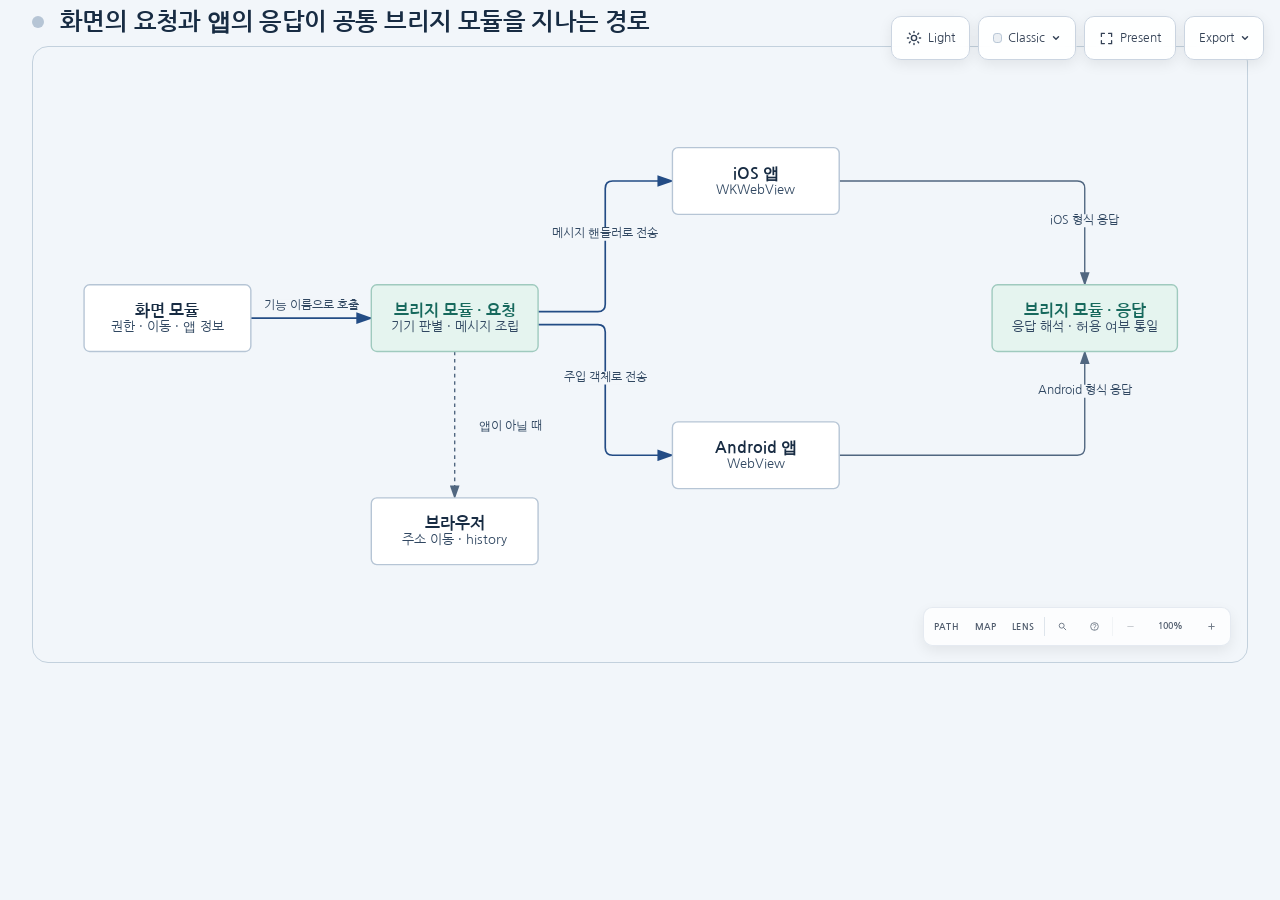
==== diagrams/app-bridge.html @ 9b077300 "앱 웹뷰 공통 브리지 모듈 사례를 첫 항목으로 추가하고 기간 표기 제거 Co-Authored-By: Claude Fable 5.2 <noreply@anthropic.com>" ====
<!DOCTYPE html>
<html lang="en" data-theme="dark" data-preset="classic">
<head>
  <meta charset="UTF-8">
  <meta name="viewport" content="width=device-width, initial-scale=1.0">
  <meta name="generator" content="archify 2.17.0-dev.1">
  <title>화면의 요청과 앱의 응답이 공통 브리지 모듈을 지나는 경로 Diagram</title>
  <script>
    // Resolve the theme before first paint so light-preference users don't
    // see a dark flash. The toolbar script below re-applies with UI state.
    (function () {
      try {
        var theme = null;
        try {
          var param = new URLSearchParams(window.location.search).get('theme');
          if (param === 'light' || param === 'dark') theme = param;
          if (new URLSearchParams(window.location.search).get('embed') === '1') {
            document.documentElement.setAttribute('data-embed', 'true');
          }
          if (new URLSearchParams(window.location.search).get('present') === '1') {
            document.documentElement.setAttribute('data-present', 'true');
          }
        } catch (_) {}
        if (!theme) {
          try { theme = localStorage.getItem('archify-theme'); } catch (_) {}
        }
        if (theme !== 'light' && theme !== 'dark') {
          theme = window.matchMedia('(prefers-color-scheme: light)').matches ? 'light' : 'dark';
        }
        document.documentElement.setAttribute('data-theme', theme);
      } catch (_) {}
    })();
  </script>
  <style id="archify-fonts">
/*
JetBrains Mono variable WOFF2 subsets from Google Fonts service revision v24.
These fixed bytes are shared by the viewer and its SVG/raster exports.
No local() source: an installed copy must not override the bundled font.
Uncovered characters (including CJK) still use the system fallback stack.
Upstream: https://github.com/JetBrains/JetBrainsMono

cyrillic-ext    1664 bytes  sha256 9343de2ca5d9549f792e7962375af8efb0f320c7643bfd36c884b5a30e5c396f
cyrillic        8892 bytes  sha256 4995a9a43ac659ec32fcd8b463755cd6a07b31a6e6b3894a6a153b661cf490e2
greek           6800 bytes  sha256 49c3da6c9a2b279b0f1f860f5cfb1f5dc38d88a5c7be9c9b1837bbc4e3db6111
vietnamese      5872 bytes  sha256 d44eb1936043a56038eb02dd70b243f379bef65783f94ec12f277550720411f1
latin-ext      11596 bytes  sha256 9c38cb2d0d2d93c1ee6e21fa78db76f13ea7e15e15cc64214c7ca89b6aaa35c4
latin          31340 bytes  sha256 2c32b9b3ee358c119e210f6f5195f9bd34894d78a785ff2e95d60e718e400af4

Copyright 2020 The JetBrains Mono Project Authors (https://github.com/JetBrains/JetBrainsMono)

This Font Software is licensed under the SIL Open Font License, Version 1.1.
This license is copied below, and is also available with a FAQ at:
https://openfontlicense.org


-----------------------------------------------------------
SIL OPEN FONT LICENSE Version 1.1 - 26 February 2007
-----------------------------------------------------------

PREAMBLE
The goals of the Open Font License (OFL) are to stimulate worldwide
development of collaborative font projects, to support the font creation
efforts of academic and linguistic communities, and to provide a free and
open framework in which fonts may be shared and improved in partnership
with others.

The OFL allows the licensed fonts to be used, studied, modified and
redistributed freely as long as they are not sold by themselves. The
fonts, including any derivative works, can be bundled, embedded,
redistributed and/or sold with any software provided that any reserved
names are not used by derivative works. The fonts and derivatives,
however, cannot be released under any other type of license. The
requirement for fonts to remain under this license does not apply
to any document created using the fonts or their derivatives.

DEFINITIONS
"Font Software" refers to the set of files released by the Copyright
Holder(s) under this license and clearly marked as such. This may
include source files, build scripts and documentation.

"Reserved Font Name" refers to any names specified as such after the
copyright statement(s).

"Original Version" refers to the collection of Font Software components as
distributed by the Copyright Holder(s).

"Modified Version" refers to any derivative made by adding to, deleting,
or substituting -- in part or in whole -- any of the components of the
Original Version, by changing formats or by porting the Font Software to a
new environment.

"Author" refers to any designer, engineer, programmer, technical
writer or other person who contributed to the Font Software.

PERMISSION & CONDITIONS
Permission is hereby granted, free of charge, to any person obtaining
a copy of the Font Software, to use, study, copy, merge, embed, modify,
redistribute, and sell modified and unmodified copies of the Font
Software, subject to the following conditions:

1) Neither the Font Software nor any of its individual components,
in Original or Modified Versions, may be sold by itself.

2) Original or Modified Versions of the Font Software may be bundled,
redistributed and/or sold with any software, provided that each copy
contains the above copyright notice and this license. These can be
included either as stand-alone text files, human-readable headers or
in the appropriate machine-readable metadata fields within text or
binary files as long as those fields can be easily viewed by the user.

3) No Modified Version of the Font Software may use the Reserved Font
Name(s) unless explicit written permission is granted by the corresponding
Copyright Holder. This restriction only applies to the primary font name as
presented to the users.

4) The name(s) of the Copyright Holder(s) or the Author(s) of the Font
Software shall not be used to promote, endorse or advertise any
Modified Version, except to acknowledge the contribution(s) of the
Copyright Holder(s) and the Author(s) or with their explicit written
permission.

5) The Font Software, modified or unmodified, in part or in whole,
must be distributed entirely under this license, and must not be
distributed under any other license. The requirement for fonts to
remain under this license does not apply to any document created
using the Font Software.

TERMINATION
This license becomes null and void if any of the above conditions are
not met.

DISCLAIMER
THE FONT SOFTWARE IS PROVIDED "AS IS", WITHOUT WARRANTY OF ANY KIND,
EXPRESS OR IMPLIED, INCLUDING BUT NOT LIMITED TO ANY WARRANTIES OF
MERCHANTABILITY, FITNESS FOR A PARTICULAR PURPOSE AND NONINFRINGEMENT
OF COPYRIGHT, PATENT, TRADEMARK, OR OTHER RIGHT. IN NO EVENT SHALL THE
COPYRIGHT HOLDER BE LIABLE FOR ANY CLAIM, DAMAGES OR OTHER LIABILITY,
INCLUDING ANY GENERAL, SPECIAL, INDIRECT, INCIDENTAL, OR CONSEQUENTIAL
DAMAGES, WHETHER IN AN ACTION OF CONTRACT, TORT OR OTHERWISE, ARISING
FROM, OUT OF THE USE OR INABILITY TO USE THE FONT SOFTWARE OR FROM
OTHER DEALINGS IN THE FONT SOFTWARE.
*/
    /* cyrillic-ext */
    @font-face { font-family: 'JetBrains Mono'; font-style: normal; font-weight: 400 800; font-display: swap;
      src: url([data-uri]) format('woff2');
      unicode-range: U+0460-052F, U+1C80-1C8A, U+20B4, U+2DE0-2DFF, U+A640-A69F, U+FE2E-FE2F; }
    /* cyrillic */
    @font-face { font-family: 'JetBrains Mono'; font-style: normal; font-weight: 400 800; font-display: swap;
      src: url([data-uri]) format('woff2');
      unicode-range: U+0301, U+0400-045F, U+0490-0491, U+04B0-04B1, U+2116; }
    /* greek */
    @font-face { font-family: 'JetBrains Mono'; font-style: normal; font-weight: 400 800; font-display: swap;
      src: url([data-uri]) format('woff2');
      unicode-range: U+0370-0377, U+037A-037F, U+0384-038A, U+038C, U+038E-03A1, U+03A3-03FF; }
    /* vietnamese */
    @font-face { font-family: 'JetBrains Mono'; font-style: normal; font-weight: 400 800; font-display: swap;
      src: url([data-uri]) format('woff2');
      unicode-range: U+0102-0103, U+0110-0111, U+0128-0129, U+0168-0169, U+01A0-01A1, U+01AF-01B0, U+0300-0301, U+0303-0304, U+0308-0309, U+0323, U+0329, U+1EA0-1EF9, U+20AB; }
    /* latin-ext */
    @font-face { font-family: 'JetBrains Mono'; font-style: normal; font-weight: 400 800; font-display: swap;
      src: url([data-uri]) format('woff2');
      unicode-range: U+0100-02BA, U+02BD-02C5, U+02C7-02CC, U+02CE-02D7, U+02DD-02FF, U+0304, U+0308, U+0329, U+1D00-1DBF, U+1E00-1E9F, U+1EF2-1EFF, U+2020, U+20A0-20AB, U+20AD-20C0, U+2113, U+2C60-2C7F, U+A720-A7FF; }
    /* latin */
    @font-face { font-family: 'JetBrains Mono'; font-style: normal; font-weight: 400 800; font-display: swap;
      src: url([data-uri]) format('woff2');
      unicode-range: U+0000-00FF, U+0131, U+0152-0153, U+02BB-02BC, U+02C6, U+02DA, U+02DC, U+0304, U+0308, U+0329, U+2000-206F, U+20AC, U+2122, U+2191, U+2193, U+2212, U+2215, U+FEFF, U+FFFD; }
  @font-face {font-family:'Portfolio Gothic';font-style:normal;font-weight:400;src:url([data-uri]) format('woff2');}
@font-face {font-family:'Portfolio Gothic';font-style:normal;font-weight:700;src:url([data-uri]) format('woff2');}
[data-theme="light"] {--bg:#f2f6fa;--panel:#f2f6fa;--grid:transparent;--panel-border:#c3d1dd;--text:#182c43;--text-muted:#304761;--text-dim:#516780;--mask:#f2f6fa;--arrow:#516780;--arrow-emphasis:#234c85;--paper-node:#fff;--paper-line:#b6c5d5;--paper-accent:#e5f4ef;--paper-accent-line:#9fcabe;--paper-accent-ink:#17695d;--frontend-fill:#fff;--frontend-stroke:#b6c5d5;--backend-fill:#fff;--backend-stroke:#b6c5d5;--database-fill:#fff;--database-stroke:#b6c5d5;--cloud-fill:#fff;--cloud-stroke:#b6c5d5;--security-fill:#fff;--security-stroke:#b6c5d5;--messagebus-fill:#fff;--messagebus-stroke:#b6c5d5;--external-fill:#fff;--external-stroke:#b6c5d5;}
[data-theme="dark"] {--bg:#172536;--panel:#1d3044;--grid:transparent;--panel-border:#435a70;--text:#f3f8fc;--text-muted:#d0dce8;--text-dim:#abbed0;--mask:#1d3044;--arrow:#adc0d4;--arrow-emphasis:#afc9ed;--paper-node:#263c50;--paper-line:#7690a8;--paper-accent:#214941;--paper-accent-line:#88bcae;--paper-accent-ink:#b0e5d2;--frontend-fill:#263c50;--frontend-stroke:#7690a8;--backend-fill:#263c50;--backend-stroke:#7690a8;--database-fill:#263c50;--database-stroke:#7690a8;--cloud-fill:#263c50;--cloud-stroke:#7690a8;--security-fill:#263c50;--security-stroke:#7690a8;--messagebus-fill:#263c50;--messagebus-stroke:#7690a8;--external-fill:#263c50;--external-stroke:#7690a8;}

body { font-family: 'Portfolio Gothic', sans-serif; }
svg text { font-family:'Portfolio Gothic', sans-serif; }
svg[data-preset="classic"] .semantic-sigil { display:none; }
svg[data-preset="classic"] text[data-node-label] { font-size:17px; font-weight:700; }
svg[data-preset="classic"] g[data-node-id] text[data-detail="context"] { font-size:13.5px; }
svg[data-preset="classic"] g[data-edge-from] text { font-size:13px; fill:var(--text-muted); }
svg[data-preset="classic"] :is(#node-filter,#node-vite,#node-json,#node-build,#node-pr,#node-request,#node-response,#node-php[data-node-sublabel="운영 요청 수신"]) > rect:not(.c-mask) {
  fill:var(--paper-accent); stroke:var(--paper-accent-line);
}
svg[data-preset="classic"] :is(#node-filter,#node-vite,#node-json,#node-build,#node-pr,#node-request,#node-response,#node-php[data-node-sublabel="운영 요청 수신"]) > text[data-node-label] {
  fill:var(--paper-accent-ink);
}
svg[data-preset="classic"] .a-security {stroke:var(--paper-accent-ink);}
svg[data-preset="classic"] .m-security {fill:var(--paper-accent-ink);}
svg[data-preset="classic"] .a-dashed {stroke:var(--arrow);}
svg[data-preset="classic"] .m-dashed {fill:var(--arrow);}


</style>
  <style>
    /* ==========================================================
       THEME VARIABLES — switch by toggling [data-theme] on <html>
       ========================================================== */
    :root,
    [data-theme="dark"] {
      --bg: #020617;
      --grid: #1e293b;
      --text: #ffffff;
      --text-muted: #94a3b8;
      --text-dim: #475569;
      /* UI chrome and menu hints need more contrast than SVG .t-dim accents */
      --text-faint: #7d8da1;

      --panel: rgba(15, 23, 42, 0.5);
      --panel-border: #1e293b;
      --lane-fill: rgba(15, 23, 42, 0.22);
      --lane-stroke: #334155;

      --arrow: #64748b;
      --arrow-emphasis: #34d399;

      /* Opaque mask color used behind semi-transparent component fills
         so the arrows drawn underneath are properly hidden. */
      --mask: #0f172a;

      --frontend-fill:    rgba(8, 51, 68, 0.4);
      --frontend-stroke:  #22d3ee;
      --backend-fill:     rgba(6, 78, 59, 0.4);
      --backend-stroke:   #34d399;
      --database-fill:    rgba(76, 29, 149, 0.4);
      --database-stroke:  #a78bfa;
      --cloud-fill:       rgba(120, 53, 15, 0.3);
      --cloud-stroke:     #fbbf24;
      --security-fill:    rgba(136, 19, 55, 0.4);
      --security-stroke:  #fb7185;
      --messagebus-fill:  rgba(251, 146, 60, 0.3);
      --messagebus-stroke:#fb923c;
      --external-fill:    rgba(30, 41, 59, 0.5);
      --external-stroke:  #94a3b8;

      --toolbar-bg:       rgba(15, 23, 42, 0.8);
      --toolbar-border:   #334155;
      --toolbar-text:     #e2e8f0;
      --toolbar-hover:    rgba(15, 23, 42, 0.95);
      --toolbar-menu-bg:  #0f172a;
    }

    [data-theme="light"] {
      --bg: #f8fafc;
      --grid: #e2e8f0;
      --text: #0f172a;
      --text-muted: #64748b;
      --text-dim: #94a3b8;
      --text-faint: #64748b;

      --panel: #ffffff;
      --panel-border: #e2e8f0;
      --lane-fill: rgba(248, 250, 252, 0.65);
      --lane-stroke: #cbd5e1;

      --arrow: #94a3b8;
      --arrow-emphasis: #059669;

      --mask: #ffffff;

      --frontend-fill:    rgba(34, 211, 238, 0.15);
      --frontend-stroke:  #0891b2;
      --backend-fill:     rgba(52, 211, 153, 0.18);
      --backend-stroke:   #059669;
      --database-fill:    rgba(167, 139, 250, 0.2);
      --database-stroke:  #7c3aed;
      --cloud-fill:       rgba(251, 191, 36, 0.18);
      --cloud-stroke:     #d97706;
      --security-fill:    rgba(251, 113, 133, 0.15);
      --security-stroke:  #e11d48;
      --messagebus-fill:  rgba(251, 146, 60, 0.15);
      --messagebus-stroke:#ea580c;
      --external-fill:    rgba(148, 163, 184, 0.18);
      --external-stroke:  #64748b;

      --toolbar-bg:       rgba(255, 255, 255, 0.92);
      --toolbar-border:   #cbd5e1;
      --toolbar-text:     #334155;
      --toolbar-hover:    #ffffff;
      --toolbar-menu-bg:  #ffffff;
    }

    /* ==========================================================
       SIGNAL FLOW — an opt-in, motion-forward visual preset.
       The variables also target a standalone exported SVG, whose
       root carries data-preset and data-theme directly.
       ========================================================== */
    [data-preset="signal-flow"][data-theme="dark"] {
      --bg: #030711;
      --grid: #15233a;
      --panel: rgba(6, 14, 28, 0.78);
      --panel-border: #1d3350;
      --lane-fill: rgba(9, 22, 40, 0.5);
      --lane-stroke: #2c4564;
      --text: #f5fbff;
      --text-muted: #9eb0c7;
      --text-dim: #52667f;
      --text-faint: #7890ad;
      --mask: #07101e;
      --frontend-fill: rgba(6, 182, 212, 0.14);
      --frontend-stroke: #67e8f9;
      --backend-fill: rgba(16, 185, 129, 0.14);
      --backend-stroke: #5eead4;
      --database-fill: rgba(139, 92, 246, 0.16);
      --database-stroke: #c4b5fd;
      --cloud-fill: rgba(245, 158, 11, 0.13);
      --cloud-stroke: #fcd34d;
      --security-fill: rgba(244, 63, 94, 0.13);
      --security-stroke: #fda4af;
      --messagebus-fill: rgba(249, 115, 22, 0.13);
      --messagebus-stroke: #fdba74;
      --external-fill: rgba(71, 85, 105, 0.24);
      --external-stroke: #a5b4c7;
      --arrow: #7890ad;
      --arrow-emphasis: #2dd4bf;
      --toolbar-bg: rgba(7, 16, 30, 0.86);
      --toolbar-border: #29415f;
      --toolbar-menu-bg: #07101e;
    }

    [data-preset="signal-flow"][data-theme="light"] {
      --bg: #f4f9fc;
      --grid: #d4e5ee;
      --panel: rgba(255, 255, 255, 0.82);
      --panel-border: #bfd5e2;
      --lane-fill: rgba(232, 243, 248, 0.62);
      --lane-stroke: #a9c5d5;
      --text: #102638;
      --text-muted: #587287;
      --text-dim: #8aa2b4;
      --text-faint: #668397;
      --mask: #ffffff;
      --frontend-fill: rgba(6, 182, 212, 0.09);
      --frontend-stroke: #0789a1;
      --backend-fill: rgba(5, 150, 105, 0.09);
      --backend-stroke: #087f69;
      --database-fill: rgba(124, 58, 237, 0.09);
      --database-stroke: #7254c7;
      --cloud-fill: rgba(217, 119, 6, 0.08);
      --cloud-stroke: #b9670b;
      --security-fill: rgba(225, 29, 72, 0.08);
      --security-stroke: #c53a59;
      --messagebus-fill: rgba(234, 88, 12, 0.08);
      --messagebus-stroke: #c65f27;
      --external-fill: rgba(100, 116, 139, 0.1);
      --external-stroke: #607a8c;
      --arrow: #7b97aa;
      --arrow-emphasis: #0d9488;
    }

    /* ==========================================================
       BLUEPRINT — a review-first drafting preset for deployment,
       infrastructure, and technical design documentation. It keeps
       the same semantic palette and geometry while trading glow for
       precise grid contrast, squared materials, and drafting marks.
       ========================================================== */
    [data-preset="blueprint"][data-theme="dark"] {
      --bg: #06131f;
      --grid: #17425a;
      --panel: rgba(7, 27, 43, 0.9);
      --panel-border: #27627f;
      --lane-fill: rgba(10, 43, 66, 0.36);
      --lane-stroke: #34799a;
      --text: #e3f6ff;
      --text-muted: #91b8ca;
      --text-dim: #557e92;
      --text-faint: #739caf;
      --mask: #0a2031;
      --frontend-fill: rgba(26, 157, 193, 0.14);
      --frontend-stroke: #66d9ef;
      --backend-fill: rgba(31, 155, 124, 0.13);
      --backend-stroke: #69dfbd;
      --database-fill: rgba(120, 105, 196, 0.14);
      --database-stroke: #b4a8ff;
      --cloud-fill: rgba(197, 145, 43, 0.13);
      --cloud-stroke: #ffd166;
      --security-fill: rgba(199, 76, 104, 0.13);
      --security-stroke: #ff8da1;
      --messagebus-fill: rgba(207, 112, 49, 0.13);
      --messagebus-stroke: #ffad66;
      --external-fill: rgba(84, 119, 139, 0.18);
      --external-stroke: #a7cad9;
      --arrow: #78a3b7;
      --arrow-emphasis: #64dfc1;
      --toolbar-bg: rgba(7, 28, 45, 0.92);
      --toolbar-border: #34799a;
      --toolbar-text: #d8f3ff;
      --toolbar-hover: rgba(18, 58, 83, 0.95);
      --toolbar-menu-bg: #0a2031;
    }

    [data-preset="blueprint"][data-theme="light"] {
      --bg: #edf7fa;
      --grid: #b5d5e1;
      --panel: rgba(249, 253, 255, 0.94);
      --panel-border: #78aabd;
      --lane-fill: rgba(210, 232, 240, 0.42);
      --lane-stroke: #83b2c4;
      --text: #123344;
      --text-muted: #4e7486;
      --text-dim: #86a6b4;
      --text-faint: #668c9d;
      --mask: #f9fdff;
      --frontend-fill: rgba(8, 145, 178, 0.08);
      --frontend-stroke: #087f9c;
      --backend-fill: rgba(5, 128, 101, 0.08);
      --backend-stroke: #08755f;
      --database-fill: rgba(100, 75, 180, 0.08);
      --database-stroke: #6757a8;
      --cloud-fill: rgba(181, 120, 15, 0.08);
      --cloud-stroke: #a86609;
      --security-fill: rgba(190, 48, 80, 0.07);
      --security-stroke: #b32f50;
      --messagebus-fill: rgba(196, 81, 22, 0.07);
      --messagebus-stroke: #b65120;
      --external-fill: rgba(79, 112, 128, 0.08);
      --external-stroke: #506f7e;
      --arrow: #6d93a5;
      --arrow-emphasis: #087f69;
      --toolbar-bg: rgba(247, 252, 254, 0.94);
      --toolbar-border: #8ab5c5;
      --toolbar-text: #294f61;
      --toolbar-hover: #ffffff;
      --toolbar-menu-bg: #f9fdff;
    }

    /* ==========================================================
       EDITORIAL — a warm, publication-minded preset for design
       reviews, launch notes, and documentation. The diagram keeps
       the same semantic palette and exact geometry, but trades
       software chrome for paper, ink, ruled structure, and one
       restrained vermilion accent.
       ========================================================== */
    [data-preset="editorial"][data-theme="dark"] {
      --bg: #181611;
      --grid: #39342a;
      --panel: rgba(35, 31, 24, 0.96);
      --panel-border: #625a4a;
      --lane-fill: rgba(52, 46, 35, 0.46);
      --lane-stroke: #726957;
      --text: #f4eddf;
      --text-muted: #b9ae9b;
      --text-dim: #776e60;
      --text-faint: #9d917e;
      --mask: #231f18;
      --frontend-fill: rgba(43, 133, 142, 0.16);
      --frontend-stroke: #7fc6c7;
      --backend-fill: rgba(63, 132, 92, 0.16);
      --backend-stroke: #8fc29e;
      --database-fill: rgba(117, 91, 141, 0.17);
      --database-stroke: #c0a4d0;
      --cloud-fill: rgba(170, 119, 49, 0.16);
      --cloud-stroke: #d8ad68;
      --security-fill: rgba(157, 69, 65, 0.17);
      --security-stroke: #df9085;
      --messagebus-fill: rgba(174, 79, 42, 0.16);
      --messagebus-stroke: #df946f;
      --external-fill: rgba(126, 115, 96, 0.18);
      --external-stroke: #b8ad99;
      --arrow: #948978;
      --arrow-emphasis: #dd6b3d;
      --toolbar-bg: rgba(35, 31, 24, 0.92);
      --toolbar-border: #625a4a;
      --toolbar-text: #eee5d5;
      --toolbar-hover: #302a20;
      --toolbar-menu-bg: #231f18;
    }

    [data-preset="editorial"][data-theme="light"] {
      --bg: #f2eee5;
      --grid: #d8d0c2;
      --panel: rgba(251, 248, 241, 0.97);
      --panel-border: #c4b9a6;
      --lane-fill: rgba(229, 221, 207, 0.42);
      --lane-stroke: #b8aa94;
      --text: #242018;
      --text-muted: #6f6658;
      --text-dim: #a09788;
      --text-faint: #817767;
      --mask: #fbf8f1;
      --frontend-fill: rgba(31, 117, 126, 0.09);
      --frontend-stroke: #287e84;
      --backend-fill: rgba(42, 119, 75, 0.09);
      --backend-stroke: #397b53;
      --database-fill: rgba(105, 75, 130, 0.09);
      --database-stroke: #765d86;
      --cloud-fill: rgba(157, 103, 31, 0.1);
      --cloud-stroke: #9a671f;
      --security-fill: rgba(153, 58, 52, 0.09);
      --security-stroke: #9e463f;
      --messagebus-fill: rgba(182, 70, 27, 0.09);
      --messagebus-stroke: #ad4b25;
      --external-fill: rgba(101, 91, 75, 0.09);
      --external-stroke: #746b5e;
      --arrow: #8a806f;
      --arrow-emphasis: #bb4c23;
      --toolbar-bg: rgba(251, 248, 241, 0.94);
      --toolbar-border: #c4b9a6;
      --toolbar-text: #40392f;
      --toolbar-hover: #fffdf8;
      --toolbar-menu-bg: #fbf8f1;
    }

    * { margin: 0; padding: 0; box-sizing: border-box; }

    body {
      font-family: 'JetBrains Mono', ui-monospace, SFMono-Regular, Menlo, Consolas, 'DejaVu Sans Mono', 'Liberation Mono', 'Noto Sans Mono CJK SC', 'PingFang SC', 'Hiragino Sans GB', 'Microsoft YaHei', monospace;
      background: var(--bg);
      min-height: 100vh;
      padding: 2rem;
      color: var(--text);
      transition: background 0.2s ease, color 0.2s ease;
    }

    html[data-preset="signal-flow"] body {
      background-image:
        radial-gradient(circle at 18% -8%, rgba(34, 211, 238, 0.14), transparent 34rem),
        radial-gradient(circle at 92% 18%, rgba(139, 92, 246, 0.12), transparent 30rem);
      background-attachment: fixed;
    }
    html[data-preset="signal-flow"][data-theme="light"] body {
      background-image:
        radial-gradient(circle at 18% -8%, rgba(6, 182, 212, 0.12), transparent 34rem),
        radial-gradient(circle at 92% 18%, rgba(139, 92, 246, 0.08), transparent 30rem);
    }
    html[data-preset="blueprint"] body {
      background-image:
        linear-gradient(var(--grid) 1px, transparent 1px),
        linear-gradient(90deg, var(--grid) 1px, transparent 1px);
      background-size: 32px 32px;
      background-position: -1px -1px;
      background-attachment: fixed;
    }
    html[data-preset="editorial"] body {
      background-image:
        linear-gradient(90deg, transparent 0, transparent 5.4rem, color-mix(in srgb, var(--security-stroke) 18%, transparent) 5.4rem, color-mix(in srgb, var(--security-stroke) 18%, transparent) calc(5.4rem + 1px), transparent calc(5.4rem + 1px)),
        repeating-linear-gradient(0deg, transparent 0, transparent 31px, color-mix(in srgb, var(--grid) 36%, transparent) 31px, color-mix(in srgb, var(--grid) 36%, transparent) 32px);
      background-attachment: fixed;
    }

    /* Gallery/embed mode keeps the generated artifact as the source of truth
       while presenting only its diagram surface inside a proof card. */
    html[data-embed="true"] body {
      min-height: 0;
      padding: 0;
      overflow: hidden;
      background: var(--bg);
      background-image: none;
    }
    html[data-embed="true"] .toolbar,
    html[data-embed="true"] .header,
    html[data-embed="true"] .cards,
    html[data-embed="true"] .diagram-nav,
    html[data-embed="true"] .overview-map,
    html[data-embed="true"] .focus-chip,
    html[data-embed="true"] .route-probe,
    html[data-embed="true"] .semantic-lens,
    html[data-embed="true"] .diagram-guide,
    html[data-embed="true"] .node-finder,
    html[data-embed="true"] .guided-views { display: none !important; }
    html[data-embed="true"] .container { max-width: none; }
    html[data-embed="true"] .diagram-container {
      padding: 0.5rem;
      border: 0;
      border-radius: 0;
      box-shadow: none;
    }
    html[data-embed="true"] .diagram-container svg { min-width: 0; }

    /* Share Chapter Cue lives in the HTML viewer layer, not inside the SVG.
       It gives one-shot embeds a title, authored note, truthful stop order,
       and lifecycle state while canonical diagram geometry stays untouched. */
    .share-chapter-cue { display: none; }
    html[data-embed="true"][data-share-playback="true"] .share-chapter-cue:not([hidden]),
    html[data-embed="true"][data-share-moment="true"] .share-chapter-cue:not([hidden]) {
      position: absolute;
      z-index: 18;
      top: 0.85rem;
      left: 50%;
      display: grid;
      grid-template-columns: auto minmax(9rem, 13.5rem) minmax(0, 1fr);
      align-items: center;
      gap: 0.45rem 0.85rem;
      width: min(52rem, calc(100% - 1.5rem));
      min-height: 3.35rem;
      padding: 0.55rem 0.75rem 0.65rem;
      overflow: hidden;
      border: 1px solid color-mix(in srgb, var(--frontend-stroke) 42%, var(--toolbar-border));
      border-radius: 0.75rem;
      background:
        linear-gradient(115deg, color-mix(in srgb, var(--frontend-fill) 52%, transparent), transparent 45%),
        color-mix(in srgb, var(--toolbar-menu-bg) 92%, transparent);
      color: var(--toolbar-text);
      box-shadow: 0 14px 42px rgba(0, 0, 0, 0.3), inset 0 1px 0 rgba(255, 255, 255, 0.045);
      backdrop-filter: blur(16px);
      pointer-events: none;
      animation: archify-share-cue-enter 280ms cubic-bezier(0.22, 1, 0.36, 1) both;
    }
    html[data-preset="blueprint"] .share-chapter-cue {
      border-radius: 0.2rem;
      background:
        linear-gradient(90deg, color-mix(in srgb, var(--frontend-fill) 46%, transparent), transparent 36%),
        var(--toolbar-menu-bg);
      box-shadow: 0 10px 28px rgba(0, 0, 0, 0.2);
      backdrop-filter: none;
    }
    html[data-preset="editorial"] .share-chapter-cue {
      border-color: var(--panel-border);
      background:
        linear-gradient(90deg, color-mix(in srgb, var(--security-fill) 58%, transparent), transparent 42%),
        var(--toolbar-menu-bg);
      box-shadow: 0 10px 30px color-mix(in srgb, #000 18%, transparent);
      backdrop-filter: none;
    }
    html[data-preset="editorial"] .share-chapter-state { color: var(--arrow-emphasis); }
    html[data-preset="editorial"] .share-chapter-state::before {
      border-radius: 0;
      box-shadow: none;
      transform: rotate(45deg) scale(0.8);
    }
    .share-chapter-index {
      display: grid;
      gap: 0.12rem;
      min-width: 5rem;
      padding-right: 0.75rem;
      border-right: 1px solid var(--toolbar-border);
    }
    .share-chapter-state {
      display: inline-flex;
      align-items: center;
      gap: 0.36rem;
      color: var(--frontend-stroke);
      font-size: 0.5rem;
      font-weight: 800;
      letter-spacing: 0.14em;
      text-transform: uppercase;
    }
    .share-chapter-state::before {
      width: 0.38rem;
      height: 0.38rem;
      border-radius: 50%;
      background: currentColor;
      box-shadow: 0 0 10px currentColor;
      content: '';
    }
    .share-chapter-cue[data-state="playing"] .share-chapter-state::before {
      animation: archify-share-cue-pulse 1.15s ease-in-out infinite;
    }
    .share-chapter-count {
      color: var(--text-faint);
      font-size: 0.5rem;
      font-weight: 700;
      letter-spacing: 0.08em;
      text-transform: uppercase;
    }
    .share-chapter-copy { min-width: 0; }
    .share-chapter-copy strong,
    .share-chapter-copy small,
    .share-chapter-route {
      display: block;
      overflow: hidden;
      text-overflow: ellipsis;
      white-space: nowrap;
    }
    .share-chapter-copy strong {
      color: var(--toolbar-text);
      font-size: 0.6875rem;
      line-height: 1.35;
    }
    .share-chapter-copy small {
      margin-top: 0.08rem;
      color: var(--text-muted);
      font-size: 0.5rem;
      line-height: 1.35;
    }
    .share-chapter-route {
      color: color-mix(in srgb, var(--frontend-stroke) 76%, var(--text-muted));
      font-size: 0.5625rem;
      font-weight: 650;
      letter-spacing: 0.015em;
      text-align: right;
    }
    .share-chapter-progress {
      position: absolute;
      right: 0;
      bottom: 0;
      left: 0;
      height: 2px;
      overflow: hidden;
      background: color-mix(in srgb, var(--toolbar-border) 72%, transparent);
    }
    .share-chapter-progress span {
      display: block;
      width: 100%;
      height: 100%;
      background: linear-gradient(90deg, var(--frontend-stroke), var(--database-stroke));
      box-shadow: 0 0 12px var(--frontend-stroke);
      transform: scaleX(0);
      transform-origin: left center;
    }

    /* Presentation Stage is a viewer-only layer: it gives the live diagram
       the viewport while keeping guided views, theme, focus, and exports real.
       Embed mode wins when both query parameters are present. */
    html[data-present="true"]:not([data-embed="true"]) body {
      height: 100dvh;
      min-height: 0;
      padding: 1rem;
      overflow: hidden;
    }
    html[data-present="true"]:not([data-embed="true"]) .container {
      display: flex;
      flex-direction: column;
      gap: 0.75rem;
      width: 100%;
      max-width: none;
      height: calc(100dvh - 2rem);
    }
    html[data-present="true"]:not([data-embed="true"]) .header {
      flex: none;
      min-width: 0;
      margin: 0;
      padding-right: 23rem;
    }
    html[data-present="true"]:not([data-embed="true"]) .header-row { margin-bottom: 0.25rem; }
    html[data-present="true"]:not([data-embed="true"]) .subtitle {
      overflow: hidden;
      text-overflow: ellipsis;
      white-space: nowrap;
    }
    html[data-present="true"]:not([data-embed="true"]) .guided-views {
      flex: none;
      margin-bottom: 0;
    }
    html[data-present="true"]:not([data-embed="true"]) .diagram-container {
      display: flex;
      flex: 1 1 auto;
      align-items: center;
      justify-content: center;
      min-height: 0;
      padding: 0.75rem;
      padding-bottom: calc(0.75rem + var(--archify-nav-reserve));
    }
    html[data-present="true"]:not([data-embed="true"]) .diagram-container > svg {
      flex: 1 1 auto;
      height: 100%;
      min-height: 0;
      width: 100%;
      min-width: 0;
    }
    html[data-present="true"]:not([data-embed="true"]) .cards { display: none; }
    html[data-present="true"]:not([data-embed="true"]) #btn-present {
      border-color: var(--frontend-stroke);
      color: var(--frontend-stroke);
    }

    /* The reader owns only the outer scale. Wide diagrams keep one authored
       SVG/viewBox while the runtime chooses a desktop width from the actual
       vertical budget. This avoids device-specific files and breakpoint
       jumps between a laptop and a tall monitor. */
    .container {
      width: 100%;
      max-width: var(--archify-reader-width, 1440px);
      margin: 0 auto;
    }
    @media (min-width: 768px) and (max-height: 920px) {
      .header { margin-bottom: 1rem; }
      .diagram-container { padding: 1rem; }
      .cards { margin-top: 1rem; }
      .card { padding: 1rem; }
    }

    .header { margin-bottom: 1.5rem; padding-right: 29.5rem; }

    html[data-preset="signal-flow"] .header,
    html[data-preset="blueprint"] .header,
    html[data-preset="editorial"] .header { padding-right: 29.5rem; }

    .header-row {
      display: flex;
      align-items: center;
      gap: 1rem;
      margin-bottom: 0.5rem;
    }

    .pulse-dot {
      width: 12px;
      height: 12px;
      background: var(--frontend-stroke);
      border-radius: 50%;
      animation: none;
    }

    html[data-motion-capable="true"] .pulse-dot { animation: pulse 2s infinite; }

    @keyframes pulse {
      0%, 100% { opacity: 1; }
      50% { opacity: 0.5; }
    }

    h1 {
      font-size: 1.5rem;
      font-weight: 700;
      letter-spacing: -0.025em;
    }

    .subtitle {
      color: var(--text-muted);
      font-size: 0.875rem;
      margin-left: 1.75rem;
    }

    html[data-preset="signal-flow"] .header-row::after {
      content: attr(data-preset-badge-signal-flow);
      margin-left: auto;
      color: var(--frontend-stroke);
      border: 1px solid var(--frontend-stroke);
      border-radius: 999px;
      padding: 0.28rem 0.6rem;
      font-size: 0.625rem;
      letter-spacing: 0.12em;
      opacity: 0.82;
      box-shadow: 0 0 20px rgba(34, 211, 238, 0.12);
      white-space: nowrap;
    }

    html[data-preset="blueprint"] .pulse-dot {
      width: 10px;
      height: 10px;
      border: 1px solid var(--frontend-stroke);
      border-radius: 1px;
      background: transparent;
      box-shadow: inset 0 0 0 2px var(--bg);
      transform: rotate(45deg);
      animation: none;
    }
    html[data-preset="blueprint"] .header-row::after {
      content: attr(data-preset-badge-blueprint);
      margin-left: auto;
      padding: 0.28rem 0.55rem;
      border-top: 1px solid var(--frontend-stroke);
      border-bottom: 1px solid var(--frontend-stroke);
      color: var(--frontend-stroke);
      font-size: 0.5625rem;
      font-weight: 700;
      letter-spacing: 0.14em;
      white-space: nowrap;
    }

    html[data-preset="editorial"] h1,
    html[data-preset="editorial"] .card h3 {
      font-family: Georgia, 'Times New Roman', 'Songti SC', STSong, serif;
      letter-spacing: -0.02em;
    }
    html[data-preset="editorial"] h1 { font-size: 1.72rem; font-weight: 600; }
    html[data-preset="editorial"] .pulse-dot {
      width: 9px;
      height: 9px;
      border: 1px solid var(--arrow-emphasis);
      border-radius: 0;
      background: var(--arrow-emphasis);
      box-shadow: 0 0 0 3px color-mix(in srgb, var(--arrow-emphasis) 14%, transparent);
      transform: rotate(45deg);
      animation: none;
    }
    html[data-preset="editorial"] .header-row::after {
      content: attr(data-preset-badge-editorial);
      margin-left: auto;
      padding: 0.32rem 0 0.24rem;
      border-bottom: 2px solid var(--arrow-emphasis);
      color: var(--arrow-emphasis);
      font-family: Georgia, 'Times New Roman', serif;
      font-size: 0.625rem;
      font-style: italic;
      font-weight: 600;
      letter-spacing: 0.08em;
      white-space: nowrap;
    }

    .diagram-container {
      --archify-nav-reserve: 0px;
      background: var(--panel);
      border-radius: 1rem;
      border: 1px solid var(--panel-border);
      padding: 1.5rem;
      padding-bottom: calc(1.5rem + var(--archify-nav-reserve));
      overflow: hidden;
      position: relative;
    }

    html[data-preset="signal-flow"] .diagram-container {
      position: relative;
      overflow: hidden;
      background: linear-gradient(180deg, rgba(8, 20, 38, 0.82), rgba(3, 8, 18, 0.94));
      box-shadow: inset 0 1px 0 rgba(255, 255, 255, 0.04), 0 28px 80px rgba(0, 0, 0, 0.34);
    }
    html[data-preset="signal-flow"][data-theme="light"] .diagram-container {
      background: linear-gradient(180deg, rgba(255, 255, 255, 0.9), rgba(237, 246, 250, 0.94));
      box-shadow: inset 0 1px 0 rgba(255, 255, 255, 0.72), 0 24px 60px rgba(45, 78, 99, 0.12);
    }
    html[data-preset="blueprint"] .diagram-container {
      border-color: var(--panel-border);
      border-radius: 0.35rem;
      background: var(--panel);
      box-shadow:
        inset 0 0 0 1px color-mix(in srgb, var(--panel-border) 34%, transparent),
        0 18px 48px rgba(0, 0, 0, 0.16);
    }
    html[data-preset="blueprint"] .diagram-container::after {
      content: "";
      position: absolute;
      z-index: 10;
      inset: 0.7rem;
      pointer-events: none;
      background:
        linear-gradient(var(--frontend-stroke), var(--frontend-stroke)) left top / 1.35rem 1px no-repeat,
        linear-gradient(var(--frontend-stroke), var(--frontend-stroke)) left top / 1px 1.35rem no-repeat,
        linear-gradient(var(--frontend-stroke), var(--frontend-stroke)) right top / 1.35rem 1px no-repeat,
        linear-gradient(var(--frontend-stroke), var(--frontend-stroke)) right top / 1px 1.35rem no-repeat,
        linear-gradient(var(--frontend-stroke), var(--frontend-stroke)) left bottom / 1.35rem 1px no-repeat,
        linear-gradient(var(--frontend-stroke), var(--frontend-stroke)) left bottom / 1px 1.35rem no-repeat,
        linear-gradient(var(--frontend-stroke), var(--frontend-stroke)) right bottom / 1.35rem 1px no-repeat,
        linear-gradient(var(--frontend-stroke), var(--frontend-stroke)) right bottom / 1px 1.35rem no-repeat;
      opacity: 0.58;
    }
    html[data-preset="editorial"] .diagram-container {
      overflow: hidden;
      border-color: var(--panel-border);
      border-radius: 0.38rem;
      background:
        linear-gradient(90deg, color-mix(in srgb, var(--security-fill) 58%, transparent), transparent 12%),
        var(--panel);
      box-shadow:
        0 1px 0 color-mix(in srgb, var(--text) 6%, transparent),
        0 18px 48px color-mix(in srgb, #000 19%, transparent);
    }
    html[data-preset="editorial"] .diagram-container::after {
      position: absolute;
      z-index: 10;
      top: 0.72rem;
      right: 1.25rem;
      padding: 0.2rem 0.52rem;
      border: 1px solid var(--panel-border);
      background: var(--panel);
      color: var(--arrow-emphasis);
      content: attr(data-preset-badge-editorial-plate);
      font-family: Georgia, 'Times New Roman', serif;
      font-size: 0.52rem;
      font-style: italic;
      font-weight: 600;
      letter-spacing: 0.09em;
      pointer-events: none;
    }
    html[data-embed="true"][data-preset="editorial"] .diagram-container::after { display: none; }
    html[data-motion-capable="true"][data-preset="signal-flow"][data-ambient-motion="running"] .diagram-container::before {
      content: "";
      position: absolute;
      inset: 0;
      pointer-events: none;
      background: linear-gradient(115deg, transparent 28%, rgba(103, 232, 249, 0.035) 48%, transparent 68%);
      transform: translateX(-70%);
      animation: archify-signal-scan 4.8s ease-in-out 1 both;
    }

    /* Motion Governor gives the reader a real static state and gives the
       strongest semantic action the only motion budget. Atmosphere resets to
       its authored base instead of freezing mid-cycle. Static artifacts never
       start a decorative pulse or scan. */
    html:not([data-motion-capable="true"]) svg[data-animation="trace"] [data-animate] {
      animation: none !important;
    }
    html[data-motion="still"] .pulse-dot,
    html[data-motion="still"] .diagram-container::before,
    html[data-motion="still"] svg[data-animation="trace"] [data-animate],
    html[data-motion-owner] .pulse-dot,
    html[data-motion-owner] .diagram-container::before,
    html[data-motion-owner] svg[data-animation="trace"] [data-animate],
    html[data-embed="true"] .pulse-dot,
    html[data-embed="true"] .diagram-container::before,
    html[data-share-playback="true"] .pulse-dot,
    html[data-share-playback="true"] .diagram-container::before,
    html[data-document-hidden="true"] .pulse-dot,
    html[data-document-hidden="true"] .diagram-container::before,
    html[data-document-hidden="true"] svg[data-animation="trace"] [data-animate] {
      animation: none !important;
    }
    html[data-motion="still"] .diagram-container::before,
    html[data-motion-owner] .diagram-container::before,
    html[data-embed="true"] .diagram-container::before,
    html[data-share-playback="true"] .diagram-container::before {
      opacity: 0;
    }
    html[data-motion="still"] .guided-view-progress span,
    html[data-motion="still"] .guided-story-caption,
    html[data-motion="still"] .story-trail-flow,
    html[data-motion="still"] .intent-trace-flow,
    html[data-motion="still"] .route-probe-flow,
    html[data-motion="still"] .route-journey-flow,
    html[data-motion="still"] .semantic-lens-flow,
    html[data-motion="still"] .diagram-guide,
    html[data-motion="still"] [data-story-step],
    html[data-motion="still"] .overview-map-live,
    html[data-motion="still"] .guided-view-stop,
    html[data-motion="still"] .share-chapter-cue,
    html[data-motion="still"] .share-chapter-state::before,
    html[data-motion="still"] .share-chapter-progress span,
    html[data-document-hidden="true"] .guided-view-progress span,
    html[data-document-hidden="true"] .story-trail-flow,
    html[data-document-hidden="true"] .intent-trace-flow,
    html[data-document-hidden="true"] .route-probe-flow,
    html[data-document-hidden="true"] .route-journey-flow,
    html[data-document-hidden="true"] .semantic-lens-flow,
    html[data-document-hidden="true"] .diagram-guide,
    html[data-document-hidden="true"] [data-story-step],
    html[data-document-hidden="true"] .overview-map-live,
    html[data-document-hidden="true"] .guided-view-stop,
    html[data-document-hidden="true"] .share-chapter-cue,
    html[data-document-hidden="true"] .share-chapter-state::before,
    html[data-document-hidden="true"] .share-chapter-progress span {
      animation: none !important;
    }
    html[data-motion="still"] .guided-view-progress span {
      transform: scaleX(1) !important;
    }
    html[data-motion="still"] svg[data-story-playing="true"] .story-trail-flow {
      stroke-dasharray: none;
      stroke-dashoffset: 0;
      opacity: 0.55;
    }
    html[data-motion="still"] .intent-trace-flow,
    html[data-motion="still"] .route-probe-flow {
      stroke-dasharray: none;
      stroke-dashoffset: 0;
      opacity: 0.72;
    }
    html[data-motion="still"] .route-journey-overlay,
    html[data-document-hidden="true"] .route-journey-overlay { display: none !important; }
    html[data-motion="still"] .relationship-pulse-overlay,
    html[data-motion="still"] .story-carrier-overlay,
    html[data-document-hidden="true"] .story-carrier-overlay { display: none !important; }
    html[data-motion="still"] .chapter-handoff-overlay { display: none !important; }
    html[data-motion="still"] .chapter-handoff-anchor { animation: none !important; }
    html[data-motion="still"] .guided-view-chapter,
    html[data-motion="still"] svg [data-node-id],
    html[data-motion="still"] svg [data-edge-from],
    html[data-motion="still"] svg [data-detail],
    html[data-motion="still"] svg [data-detail-anchor],
    html[data-motion="still"] svg [data-legend-hit],
    html[data-motion="still"] svg {
      transition: none !important;
    }

    svg {
      width: 100%;
      min-width: min(900px, 100%);
      display: block;
      transform-origin: 0 0;
      transition: transform 0.18s ease;
    }

    .diagram-container.is-camera-moving svg {
      transition: transform 0.42s cubic-bezier(0.22, 1, 0.36, 1);
    }
    .diagram-container.is-camera-transaction svg { transition: none; }
    .diagram-container.is-pannable { cursor: grab; }
    .diagram-container.is-panning { cursor: grabbing; user-select: none; }
    .diagram-container.is-panning svg { transition: none; }

    .diagram-nav {
      position: absolute;
      right: 1rem;
      bottom: 1rem;
      z-index: 12;
      display: inline-flex;
      align-items: center;
      max-width: calc(100% - 2rem);
      padding: 0.15rem;
      gap: 0;
      overflow-x: auto;
      border: 1px solid color-mix(in srgb, var(--toolbar-border) 48%, transparent);
      border-radius: 0.58rem;
      background: color-mix(in srgb, var(--toolbar-bg) 82%, transparent);
      box-shadow: 0 5px 14px rgba(0, 0, 0, 0.07);
      backdrop-filter: blur(10px);
      scrollbar-width: none;
    }
    .diagram-nav::-webkit-scrollbar { display: none; }
    .diagram-nav button,
    .focus-chip button,
    .guided-views button {
      border: 0;
      background: transparent;
      color: var(--toolbar-text);
      font: inherit;
      cursor: pointer;
    }
    .diagram-nav button {
      min-width: 2rem;
      height: 2rem;
      padding: 0 0.35rem;
      border-radius: 0.35rem;
      color: color-mix(in srgb, var(--toolbar-text) 68%, transparent);
      font-size: 0.56rem;
      font-weight: 600;
      letter-spacing: 0.02em;
      transition: background 0.15s, color 0.15s;
    }
    .diagram-nav button:hover,
    .diagram-nav button:focus-visible,
    .focus-chip button:hover,
    .focus-chip button:focus-visible,
    .guided-views button:hover,
    .guided-views button:focus-visible { background: var(--toolbar-hover); }
    .diagram-nav button:focus-visible,
    .focus-chip button:focus-visible,
    .guided-views button:focus-visible {
      outline: 2px solid var(--frontend-stroke);
      outline-offset: 1px;
    }
    .diagram-nav button:disabled { opacity: 0.38; cursor: default; }
    .diagram-nav button:disabled:hover { background: transparent; }
    .diagram-nav #btn-route-probe,
    .diagram-nav #btn-overview-map,
    .diagram-nav #btn-semantic-lens {
      min-width: auto;
      padding-inline: 0.5rem;
      color: color-mix(in srgb, var(--toolbar-text) 86%, transparent);
      font-weight: 650;
    }
    .diagram-nav #btn-node-finder,
    .diagram-nav [data-view="out"] {
      position: relative;
      margin-left: 0.25rem;
    }
    .diagram-nav #btn-node-finder::before,
    .diagram-nav [data-view="out"]::before {
      position: absolute;
      top: 0.4rem;
      bottom: 0.4rem;
      left: -0.13rem;
      width: 1px;
      background: color-mix(in srgb, var(--toolbar-border) 62%, transparent);
      content: "";
      pointer-events: none;
    }
    .diagram-nav-icon {
      display: block;
      width: 0.72rem;
      height: 0.72rem;
      margin: auto;
      background: currentColor;
      -webkit-mask-position: center;
      -webkit-mask-repeat: no-repeat;
      -webkit-mask-size: contain;
      mask-position: center;
      mask-repeat: no-repeat;
      mask-size: contain;
    }
    .diagram-nav-icon.find {
      -webkit-mask-image: url("data:image/svg+xml,%3Csvg xmlns='http://www.w3.org/2000/svg' viewBox='0 0 20 20'%3E%3Ccircle cx='8.5' cy='8.5' r='4.5' fill='none' stroke='black' stroke-width='1.8'/%3E%3Cpath d='m12 12 4 4' fill='none' stroke='black' stroke-width='1.8' stroke-linecap='round'/%3E%3C/svg%3E");
      mask-image: url("data:image/svg+xml,%3Csvg xmlns='http://www.w3.org/2000/svg' viewBox='0 0 20 20'%3E%3Ccircle cx='8.5' cy='8.5' r='4.5' fill='none' stroke='black' stroke-width='1.8'/%3E%3Cpath d='m12 12 4 4' fill='none' stroke='black' stroke-width='1.8' stroke-linecap='round'/%3E%3C/svg%3E");
    }
    .diagram-nav-icon.guide {
      -webkit-mask-image: url("data:image/svg+xml,%3Csvg xmlns='http://www.w3.org/2000/svg' viewBox='0 0 20 20'%3E%3Ccircle cx='10' cy='10' r='7' fill='none' stroke='black' stroke-width='1.7'/%3E%3Cpath d='M7.8 7.3a2.4 2.4 0 014.6.9c0 1.8-2.4 2-2.4 3.7M10 14.9h.01' fill='none' stroke='black' stroke-width='1.7' stroke-linecap='round'/%3E%3C/svg%3E");
      mask-image: url("data:image/svg+xml,%3Csvg xmlns='http://www.w3.org/2000/svg' viewBox='0 0 20 20'%3E%3Ccircle cx='10' cy='10' r='7' fill='none' stroke='black' stroke-width='1.7'/%3E%3Cpath d='M7.8 7.3a2.4 2.4 0 014.6.9c0 1.8-2.4 2-2.4 3.7M10 14.9h.01' fill='none' stroke='black' stroke-width='1.7' stroke-linecap='round'/%3E%3C/svg%3E");
    }
    .diagram-nav-icon.minus {
      -webkit-mask-image: url("data:image/svg+xml,%3Csvg xmlns='http://www.w3.org/2000/svg' viewBox='0 0 20 20'%3E%3Cpath d='M5 10h10' fill='none' stroke='black' stroke-width='1.8' stroke-linecap='round'/%3E%3C/svg%3E");
      mask-image: url("data:image/svg+xml,%3Csvg xmlns='http://www.w3.org/2000/svg' viewBox='0 0 20 20'%3E%3Cpath d='M5 10h10' fill='none' stroke='black' stroke-width='1.8' stroke-linecap='round'/%3E%3C/svg%3E");
    }
    .diagram-nav-icon.plus {
      -webkit-mask-image: url("data:image/svg+xml,%3Csvg xmlns='http://www.w3.org/2000/svg' viewBox='0 0 20 20'%3E%3Cpath d='M10 5v10M5 10h10' fill='none' stroke='black' stroke-width='1.8' stroke-linecap='round'/%3E%3C/svg%3E");
      mask-image: url("data:image/svg+xml,%3Csvg xmlns='http://www.w3.org/2000/svg' viewBox='0 0 20 20'%3E%3Cpath d='M10 5v10M5 10h10' fill='none' stroke='black' stroke-width='1.8' stroke-linecap='round'/%3E%3C/svg%3E");
    }
    .diagram-nav [data-view="reset"] {
      display: inline-flex;
      align-items: center;
      justify-content: center;
      gap: 0.2rem;
      min-width: 3.1rem;
      padding-inline: 0.35rem;
    }
    .diagram-nav [data-view="reset"][data-detail-visible] {
      min-width: 3.8rem;
    }
    .diagram-nav-detail {
      color: color-mix(in srgb, var(--toolbar-text) 52%, transparent);
      font-size: 0.44rem;
      font-weight: 700;
      line-height: 1;
      letter-spacing: 0.07em;
    }
    .diagram-nav-percent {
      color: color-mix(in srgb, var(--toolbar-text) 84%, transparent);
      font-size: 0.55rem;
      font-weight: 650;
      line-height: 1;
    }
    .diagram-container[data-camera-indicator="true"] .diagram-nav-detail,
    .diagram-container[data-camera-indicator="true"] .diagram-nav-percent { color: var(--frontend-stroke); }
    .diagram-nav #btn-diagram-guide[aria-expanded="true"] {
      color: var(--cloud-stroke);
      background: var(--toolbar-hover);
    }

    /* Semantic Radar is a deliberately simplified, viewer-only overview. It
       uses authored node bounds and the live camera viewport rather than
       cloning the canonical SVG, so IDs, filters, animation, and export state
       stay singular and deterministic. */
    .overview-map {
      position: absolute;
      right: 1rem;
      bottom: calc(4.15rem + var(--archify-nav-reserve));
      z-index: 12;
      width: 11.25rem;
      overflow: hidden;
      border: 1px solid color-mix(in srgb, var(--frontend-stroke) 52%, var(--toolbar-border));
      border-radius: 0.78rem;
      background: var(--toolbar-menu-bg);
      color: var(--toolbar-text);
      box-shadow: 0 16px 42px rgba(0, 0, 0, 0.3);
      backdrop-filter: blur(16px);
      font-size: 0.625rem;
    }
    .overview-map[hidden] { display: none; }
    .overview-map[data-docked="true"] {
      position: fixed;
      right: var(--archify-radar-right, 1rem);
      top: var(--archify-radar-top, 1rem);
      bottom: auto;
    }
    .overview-map[data-docked="true"][data-dock-side="left"] {
      right: auto;
      left: var(--archify-radar-left, 1rem);
    }
    html[data-preset="blueprint"] .overview-map { border-radius: 0.28rem; }
    .overview-map-head {
      display: grid;
      grid-template-columns: auto minmax(0, 1fr) auto;
      align-items: center;
      gap: 0.45rem;
      min-height: 2.25rem;
      padding: 0.42rem 0.48rem 0.38rem 0.55rem;
      border-bottom: 1px solid var(--toolbar-border);
      background: linear-gradient(110deg, color-mix(in srgb, var(--frontend-fill) 45%, transparent), transparent 68%);
      cursor: grab;
      touch-action: none;
      user-select: none;
    }
    .overview-map[data-panel-dragging="true"] .overview-map-head { cursor: grabbing; }
    .overview-map[data-placement-invalid="true"] {
      border-color: var(--security-stroke);
      box-shadow: 0 0 0 2px color-mix(in srgb, var(--security-stroke) 34%, transparent), 0 16px 42px rgba(0, 0, 0, 0.3);
    }
    .overview-map[data-compact="true"] {
      width: 7.4rem;
    }
    .overview-map[data-compact="true"] .overview-map-head {
      grid-template-columns: minmax(0, 1fr) auto;
      gap: 0.24rem;
      min-height: 1.5rem;
      padding: 0.05rem 0.16rem 0.05rem 0.32rem;
      border-bottom: 0;
    }
    .overview-map[data-compact="true"] .overview-map-live,
    .overview-map[data-compact="true"] .overview-map-copy,
    .overview-map[data-compact="true"] .overview-map-surface,
    .overview-map[data-compact="true"] .overview-map-hint {
      display: none;
    }
    .overview-map[data-compact="true"] .overview-map-expand { display: inline-flex; }
    .overview-map[data-compact="true"] .overview-map-close {
      width: 1.15rem;
      height: 1.15rem;
      font-size: 0.72rem;
    }
    .overview-map-live {
      width: 0.42rem;
      height: 0.42rem;
      border-radius: 50%;
      background: var(--backend-stroke);
      box-shadow: 0 0 0 0 color-mix(in srgb, var(--backend-stroke) 52%, transparent);
      animation: archify-radar-live 2.4s ease-out infinite;
    }
    .overview-map-copy { min-width: 0; line-height: 1.1; }
    .overview-map-copy strong {
      display: block;
      overflow: hidden;
      color: var(--frontend-stroke);
      font-size: 0.59rem;
      letter-spacing: 0.12em;
      text-transform: uppercase;
      white-space: nowrap;
      text-overflow: ellipsis;
    }
    .overview-map-copy small {
      display: block;
      margin-top: 0.18rem;
      overflow: hidden;
      color: var(--text-faint);
      font-size: 0.52rem;
      letter-spacing: 0.04em;
      white-space: nowrap;
      text-overflow: ellipsis;
    }
    .overview-map-expand {
      display: none;
      align-items: center;
      justify-content: center;
      min-width: 0;
      height: 1.2rem;
      padding: 0 0.34rem;
      overflow: hidden;
      border: 0;
      border-radius: 0.3rem;
      background: transparent;
      color: var(--frontend-stroke);
      font: inherit;
      font-size: 0.49rem;
      font-weight: 700;
      letter-spacing: 0.06em;
      text-transform: uppercase;
      white-space: nowrap;
      cursor: pointer;
    }
    .overview-map-close {
      width: 1.55rem;
      height: 1.55rem;
      padding: 0;
      border: 0;
      border-radius: 0.34rem;
      background: transparent;
      color: var(--toolbar-text);
      font: inherit;
      font-size: 0.9rem;
      cursor: pointer;
    }
    .overview-map-expand:hover,
    .overview-map-expand:focus-visible,
    .overview-map-close:hover,
    .overview-map-close:focus-visible { background: var(--toolbar-hover); }
    .overview-map-expand:focus-visible,
    .overview-map-close:focus-visible,
    .overview-map-surface:focus-visible,
    .overview-map-node:focus-visible {
      outline: 2px solid var(--frontend-stroke);
      outline-offset: 1px;
    }
    .overview-map-surface {
      position: relative;
      height: 7rem;
      margin: 0.42rem;
      overflow: hidden;
      border: 1px solid color-mix(in srgb, var(--panel-border) 72%, transparent);
      border-radius: 0.42rem;
      background:
        linear-gradient(color-mix(in srgb, var(--panel-border) 26%, transparent) 1px, transparent 1px),
        linear-gradient(90deg, color-mix(in srgb, var(--panel-border) 26%, transparent) 1px, transparent 1px),
        color-mix(in srgb, var(--bg) 86%, transparent);
      background-size: 12px 12px;
      cursor: crosshair;
      touch-action: none;
    }
    html[data-preset="blueprint"] .overview-map-surface { border-radius: 0.1rem; }
    .overview-map-surface > svg {
      width: 100%;
      height: 100%;
      min-width: 0;
      transform: none !important;
      transition: none !important;
      display: block;
      overflow: visible;
    }
    .overview-map-node {
      fill: var(--backend-stroke);
      fill-opacity: 0.52;
      stroke: var(--backend-stroke);
      stroke-opacity: 0.86;
      vector-effect: non-scaling-stroke;
      cursor: pointer;
      transition: fill-opacity 140ms ease, stroke-width 140ms ease, filter 140ms ease;
    }
    .overview-map-node[data-kind="frontend"],
    .overview-map-node[data-kind="start"] { fill: var(--frontend-stroke); stroke: var(--frontend-stroke); }
    .overview-map-node[data-kind="database"],
    .overview-map-node[data-kind="success"] { fill: var(--database-stroke); stroke: var(--database-stroke); }
    .overview-map-node[data-kind="cloud"],
    .overview-map-node[data-kind="waiting"] { fill: var(--cloud-stroke); stroke: var(--cloud-stroke); }
    .overview-map-node[data-kind="messagebus"] { fill: var(--messagebus-stroke); stroke: var(--messagebus-stroke); }
    .overview-map-node[data-kind="security"],
    .overview-map-node[data-kind="decision"],
    .overview-map-node[data-kind="failure"] { fill: var(--security-stroke); stroke: var(--security-stroke); }
    .overview-map-node[data-kind="external"],
    .overview-map-node[data-kind="neutral"] { fill: var(--external-stroke); stroke: var(--external-stroke); }
    .overview-map-node[data-radar-active="true"],
    .overview-map-node:hover,
    .overview-map-node:focus-visible {
      fill-opacity: 0.92;
      stroke-width: 2.2;
      filter: drop-shadow(0 0 3px currentColor);
    }
    .overview-map-viewport {
      fill: color-mix(in srgb, var(--frontend-fill) 56%, transparent);
      stroke: var(--frontend-stroke);
      stroke-width: 2;
      vector-effect: non-scaling-stroke;
      pointer-events: none;
      filter: drop-shadow(0 0 3px color-mix(in srgb, var(--frontend-stroke) 54%, transparent));
    }
    .overview-map-hint {
      display: flex;
      justify-content: space-between;
      gap: 0.5rem;
      padding: 0 0.52rem 0.46rem;
      color: var(--text-faint);
      font-size: 0.49rem;
      letter-spacing: 0.06em;
      text-transform: uppercase;
    }
    .diagram-nav #btn-overview-map[aria-expanded="true"] {
      color: var(--frontend-stroke);
      background: var(--toolbar-hover);
    }
    .overview-map-feedback {
      position: absolute;
      right: 1rem;
      bottom: 4.15rem;
      z-index: 13;
      max-width: min(16rem, calc(100% - 2rem));
      padding: 0.38rem 0.55rem;
      border: 1px solid color-mix(in srgb, var(--frontend-stroke) 52%, var(--toolbar-border));
      border-radius: 0.5rem;
      background: var(--toolbar-menu-bg);
      color: var(--toolbar-text);
      box-shadow: 0 8px 24px rgba(0, 0, 0, 0.2);
      font-size: 0.52rem;
      line-height: 1.35;
      pointer-events: none;
    }
    .overview-map-feedback[hidden] { display: none; }
    .focus-chip[data-radar-yielded="true"] { display: none !important; }
    .diagram-nav #btn-route-probe[aria-pressed="true"] {
      color: var(--backend-stroke);
      background: var(--toolbar-hover);
    }
    .diagram-nav #btn-semantic-lens[aria-expanded="true"],
    .diagram-nav #btn-semantic-lens[aria-pressed="true"] {
      color: var(--database-stroke);
      background: var(--toolbar-hover);
    }

    /* Semantic Lens turns the compiled node-kind palette into an analytical
       legend. One kind reveals its real traffic; two kinds compare only their
       direct authored relationships. Geometry and the canonical SVG stay put. */
    .semantic-lens {
      position: absolute;
      right: 1rem;
      bottom: calc(4.15rem + var(--archify-nav-reserve));
      z-index: 24;
      width: min(20rem, calc(100% - 2rem));
      overflow: hidden;
      border: 1px solid color-mix(in srgb, var(--database-stroke) 58%, var(--toolbar-border));
      border-radius: 0.82rem;
      background:
        linear-gradient(135deg, color-mix(in srgb, var(--database-fill) 34%, transparent), transparent 48%),
        var(--toolbar-menu-bg);
      color: var(--toolbar-text);
      box-shadow: 0 18px 52px rgba(0, 0, 0, 0.36);
      backdrop-filter: blur(18px);
      animation: archify-lens-in 180ms cubic-bezier(0.22, 1, 0.36, 1);
    }
    .semantic-lens[hidden] { display: none; }
    .semantic-lens[data-dock-side="left"] { left: 1rem; right: auto; }
    .semantic-lens[data-dock-side="right"] { left: auto; right: 1rem; }
    html[data-preset="blueprint"] .semantic-lens { border-radius: 0.28rem; }
    .semantic-lens-head {
      display: grid;
      grid-template-columns: minmax(0, 1fr) auto;
      align-items: start;
      gap: 0.75rem;
      padding: 0.72rem 0.78rem 0.62rem;
      border-bottom: 1px solid var(--toolbar-border);
    }
    .semantic-lens-eyebrow {
      display: block;
      color: var(--database-stroke);
      font-size: 0.5rem;
      font-weight: 800;
      letter-spacing: 0.16em;
      text-transform: uppercase;
    }
    .semantic-lens-title {
      display: block;
      margin-top: 0.16rem;
      color: var(--text);
      font-size: 0.82rem;
      letter-spacing: -0.02em;
    }
    .semantic-lens-close {
      width: 1.75rem;
      height: 1.75rem;
      padding: 0;
      border: 0;
      border-radius: 0.35rem;
      background: transparent;
      color: var(--toolbar-text);
      font: inherit;
      font-size: 1rem;
      cursor: pointer;
    }
    .semantic-lens-close:hover,
    .semantic-lens-close:focus-visible { background: var(--toolbar-hover); }
    .semantic-lens-instruction {
      margin: 0;
      padding: 0.52rem 0.78rem 0.48rem;
      color: var(--text-faint);
      font-size: 0.55rem;
      line-height: 1.45;
    }
    .semantic-lens-kinds {
      display: grid;
      grid-template-columns: 1fr 1fr;
      gap: 0.3rem;
      max-height: min(15rem, 40vh);
      padding: 0 0.5rem 0.5rem;
      overflow-y: auto;
      scrollbar-width: thin;
    }
    .semantic-lens-kind {
      --lens-color: var(--external-stroke);
      display: grid;
      grid-template-columns: auto minmax(0, 1fr) auto;
      align-items: center;
      gap: 0.42rem;
      min-width: 0;
      min-height: 2.15rem;
      padding: 0.35rem 0.42rem;
      border: 1px solid color-mix(in srgb, var(--lens-color) 24%, var(--toolbar-border));
      border-radius: 0.45rem;
      background: color-mix(in srgb, var(--panel) 76%, transparent);
      color: var(--toolbar-text);
      font: inherit;
      text-align: left;
      cursor: pointer;
      transition: border-color 140ms ease, background 140ms ease, opacity 140ms ease;
    }
    html[data-preset="blueprint"] .semantic-lens-kind { border-radius: 0.12rem; }
    .semantic-lens-kind[data-kind="frontend"],
    .semantic-lens-kind[data-kind="start"] { --lens-color: var(--frontend-stroke); }
    .semantic-lens-kind[data-kind="backend"],
    .semantic-lens-kind[data-kind="active"] { --lens-color: var(--backend-stroke); }
    .semantic-lens-kind[data-kind="database"],
    .semantic-lens-kind[data-kind="success"] { --lens-color: var(--database-stroke); }
    .semantic-lens-kind[data-kind="cloud"],
    .semantic-lens-kind[data-kind="waiting"] { --lens-color: var(--cloud-stroke); }
    .semantic-lens-kind[data-kind="messagebus"] { --lens-color: var(--messagebus-stroke); }
    .semantic-lens-kind[data-kind="security"],
    .semantic-lens-kind[data-kind="decision"],
    .semantic-lens-kind[data-kind="failure"] { --lens-color: var(--security-stroke); }
    .semantic-lens-kind:hover,
    .semantic-lens-kind:focus-visible,
    .semantic-lens-kind[aria-pressed="true"] {
      border-color: color-mix(in srgb, var(--lens-color) 78%, var(--toolbar-border));
      background: color-mix(in srgb, var(--lens-color) 11%, var(--panel));
    }
    .semantic-lens-kind:focus-visible,
    .semantic-lens-close:focus-visible,
    .semantic-lens-actions button:focus-visible {
      outline: 2px solid var(--database-stroke);
      outline-offset: 1px;
    }
    .semantic-lens-kind:disabled { opacity: 0.34; cursor: default; }
    .semantic-lens-swatch {
      width: 0.48rem;
      height: 0.48rem;
      border-radius: 50%;
      background: var(--lens-color);
      box-shadow: 0 0 8px color-mix(in srgb, var(--lens-color) 58%, transparent);
    }
    .semantic-lens-kind strong {
      overflow: hidden;
      color: var(--text);
      font-size: 0.61rem;
      text-overflow: ellipsis;
      white-space: nowrap;
    }
    .semantic-lens-kind em {
      color: var(--lens-color);
      font-size: 0.54rem;
      font-style: normal;
      font-weight: 800;
    }
    .semantic-lens-status {
      min-height: 2.5rem;
      margin: 0;
      padding: 0.55rem 0.78rem;
      border-top: 1px solid var(--toolbar-border);
      color: var(--text-faint);
      font-size: 0.55rem;
      line-height: 1.45;
    }
    .semantic-lens-status strong { color: var(--database-stroke); font-weight: 800; }
    .semantic-lens-actions {
      display: flex;
      justify-content: flex-end;
      gap: 0.28rem;
      padding: 0 0.62rem 0.62rem;
    }
    .semantic-lens-actions button {
      min-height: 1.8rem;
      padding: 0.28rem 0.48rem;
      border: 0;
      border-radius: 0.35rem;
      background: transparent;
      color: var(--toolbar-text);
      font: inherit;
      font-size: 0.56rem;
      cursor: pointer;
    }
    .semantic-lens-actions button:hover { background: var(--toolbar-hover); }
    .semantic-lens-actions #semantic-lens-copy { color: var(--database-stroke); }
    @keyframes archify-lens-in {
      from { opacity: 0; transform: translateY(5px) scale(0.985); }
      to { opacity: 1; transform: translateY(0) scale(1); }
    }

    /* Route Probe answers a reader question over the compiled semantic graph:
       choose two stable nodes and reveal the shortest authored directed route.
       The receipt and signal live entirely in the viewer layer. */
    .route-probe {
      position: absolute;
      left: 1rem;
      bottom: calc(1rem + var(--archify-nav-reserve));
      z-index: 12;
      width: min(46rem, calc(100% - 25rem));
      min-width: 18rem;
      overflow: hidden;
      border: 1px solid color-mix(in srgb, var(--backend-stroke) 62%, var(--toolbar-border));
      border-radius: 0.82rem;
      background:
        linear-gradient(115deg, color-mix(in srgb, var(--backend-fill) 50%, transparent), transparent 62%),
        var(--toolbar-menu-bg);
      color: var(--toolbar-text);
      box-shadow: 0 18px 48px rgba(0, 0, 0, 0.3);
      backdrop-filter: blur(16px);
      font-size: 0.625rem;
    }
    .route-probe[hidden] { display: none; }
    .route-probe[data-route-dock="top"] {
      top: 1rem;
      bottom: auto;
    }
    html[data-preset="blueprint"] .route-probe { border-radius: 0.25rem; }
    .route-probe-head {
      display: grid;
      grid-template-columns: minmax(0, 1fr) auto;
      align-items: start;
      gap: 0.65rem;
      padding: 0.52rem 0.58rem 0.44rem;
      border-bottom: 1px solid color-mix(in srgb, var(--toolbar-border) 80%, transparent);
    }
    .route-probe-copy { min-width: 0; }
    .route-probe-eyebrow {
      display: block;
      color: var(--backend-stroke);
      font-size: 0.48rem;
      font-weight: 800;
      letter-spacing: 0.15em;
      text-transform: uppercase;
    }
    .route-probe-title {
      display: block;
      margin-top: 0.14rem;
      overflow: hidden;
      color: var(--toolbar-text);
      font-size: 0.72rem;
      line-height: 1.25;
      white-space: nowrap;
      text-overflow: ellipsis;
    }
    .route-probe-actions { display: flex; gap: 0.2rem; }
    .route-probe button {
      min-height: 1.55rem;
      padding: 0.25rem 0.42rem;
      border: 0;
      border-radius: 0.36rem;
      background: transparent;
      color: var(--toolbar-text);
      font: inherit;
      cursor: pointer;
    }
    .route-probe button:hover,
    .route-probe button:focus-visible { background: var(--toolbar-hover); }
    .route-probe button:focus-visible {
      outline: 2px solid var(--backend-stroke);
      outline-offset: 1px;
    }
    .route-probe-copy-link { color: var(--frontend-stroke) !important; }
    .route-probe-find { color: var(--backend-stroke) !important; }
    .route-probe-copy-link[hidden] { display: none; }
    .route-probe-find[hidden] { display: none; }
    .route-probe-path {
      display: flex;
      align-items: center;
      min-height: 2.2rem;
      padding: 0.42rem 0.58rem 0.24rem;
      overflow-x: auto;
      scrollbar-width: thin;
      white-space: nowrap;
    }
    .route-probe-node,
    .route-probe button.route-probe-node {
      flex: none;
      max-width: 9.5rem;
      overflow: hidden;
      min-height: 1.75rem !important;
      padding: 0.22rem 0.38rem;
      border: 1px solid color-mix(in srgb, var(--backend-stroke) 46%, var(--toolbar-border));
      border-radius: 999px;
      background: color-mix(in srgb, var(--backend-fill) 52%, transparent);
      color: var(--text);
      font-size: 0.56rem;
      font-weight: 700;
      text-overflow: ellipsis;
      white-space: nowrap;
    }
    .route-probe-node[data-endpoint="start"] {
      border-color: var(--frontend-stroke);
      color: var(--frontend-stroke);
    }
    .route-probe-node[data-endpoint="end"] {
      border-color: var(--security-stroke);
      color: var(--security-stroke);
    }
    .route-probe-node[data-route-journey-state="past"] { opacity: 0.66; }
    .route-probe-node[data-route-journey-state="future"] { opacity: 0.48; }
    .route-probe-node[aria-current="step"] {
      border-color: var(--backend-stroke);
      background: color-mix(in srgb, var(--backend-fill) 82%, var(--toolbar-menu-bg));
      color: var(--text);
      box-shadow: 0 0 0 1px color-mix(in srgb, var(--backend-stroke) 42%, transparent), 0 0 14px color-mix(in srgb, var(--backend-stroke) 34%, transparent);
      opacity: 1;
    }
    html[data-preset="blueprint"] .route-probe-node[aria-current="step"] {
      border-style: double;
      border-width: 3px;
      border-radius: 0.2rem;
      box-shadow: none;
    }
    .route-probe-arrow {
      flex: none;
      padding: 0 0.28rem;
      color: var(--text-faint);
      font-size: 0.65rem;
    }
    .route-probe-placeholder {
      color: var(--text-faint);
      font-size: 0.56rem;
      letter-spacing: 0.03em;
    }
    .route-probe-status {
      display: block;
      min-height: 1.45rem;
      padding: 0.08rem 0.58rem 0.44rem;
      color: var(--text-faint);
      font-size: 0.52rem;
      line-height: 1.35;
    }
    .route-journey-controls {
      display: grid;
      grid-template-columns: 2rem minmax(5.8rem, auto) 2rem minmax(4.8rem, auto);
      justify-content: start;
      gap: 0.22rem;
      padding: 0.08rem 0.58rem 0.28rem;
    }
    .route-journey-controls[hidden] { display: none; }
    .route-journey-controls button {
      min-height: 1.8rem;
      border: 1px solid color-mix(in srgb, var(--toolbar-border) 86%, transparent);
      background: color-mix(in srgb, var(--toolbar-bg) 72%, transparent);
      font-size: 0.54rem;
      font-weight: 700;
    }
    .route-journey-controls button:disabled {
      cursor: default;
      opacity: 0.34;
    }
    .route-journey-play { color: var(--backend-stroke) !important; }
    .route-journey-overview { color: var(--frontend-stroke) !important; }
    .route-journey-controls[data-playing="true"] .route-journey-play {
      border-color: color-mix(in srgb, var(--backend-stroke) 64%, var(--toolbar-border));
      background: color-mix(in srgb, var(--backend-fill) 62%, transparent);
    }
    .route-probe[data-state="error"] {
      border-color: color-mix(in srgb, var(--security-stroke) 72%, var(--toolbar-border));
    }
    .route-probe[data-state="error"] .route-probe-status { color: var(--security-stroke); }

    .focus-chip {
      position: absolute;
      left: 1rem;
      top: 1rem;
      z-index: 12;
      display: block;
      width: min(22rem, calc(100% - 13rem));
      max-width: calc(100% - 13rem);
      overflow: hidden;
      border: 1px solid var(--frontend-stroke);
      border-radius: 0.85rem;
      background: var(--toolbar-menu-bg);
      color: var(--toolbar-text);
      box-shadow: 0 18px 48px rgba(0, 0, 0, 0.3);
      backdrop-filter: blur(16px);
      font-size: 0.6875rem;
    }
    .focus-chip[hidden] { display: none; }
    html[data-preset="blueprint"] .focus-chip { border-radius: 0.3rem; }
    .focus-chip button {
      flex: none;
      padding: 0.3rem 0.45rem;
      border-radius: 0.35rem;
      font-size: 0.625rem;
    }
    .relationship-lens-head {
      display: grid;
      grid-template-columns: minmax(0, 1fr) auto;
      align-items: start;
      gap: 0.75rem;
      padding: 0.7rem 0.75rem 0.65rem;
      border-bottom: 1px solid var(--toolbar-border);
      background: linear-gradient(120deg, color-mix(in srgb, var(--frontend-fill) 34%, transparent), transparent 72%);
    }
    .relationship-lens-copy { min-width: 0; }
    .relationship-lens-actions {
      display: flex;
      flex-direction: column;
      align-items: flex-end;
      gap: 0.18rem;
    }
    .relationship-lens-actions button { white-space: nowrap; }
    .relationship-lens-actions #btn-focus-clear {
      display: grid;
      width: 1.75rem;
      height: 1.75rem;
      padding: 0;
      place-items: center;
      color: var(--text-muted);
      font-size: 1rem;
      line-height: 1;
    }
    .relationship-lens-actions #btn-focus-clear:hover,
    .relationship-lens-actions #btn-focus-clear:focus-visible {
      background: var(--toolbar-hover);
      color: var(--text);
    }
    .relationship-lens-actions #btn-focus-copy { color: var(--frontend-stroke); }
    .relationship-lens-actions #btn-focus-relations { display: none; }
    .relationship-lens-eyebrow {
      display: block;
      margin-bottom: 0.18rem;
      color: var(--frontend-stroke);
      font-size: 0.5rem;
      font-weight: 800;
      letter-spacing: 0.14em;
      text-transform: uppercase;
    }
    .relationship-lens-title {
      display: block;
      overflow: hidden;
      color: var(--text);
      font-size: 0.8rem;
      line-height: 1.35;
      text-overflow: ellipsis;
      white-space: nowrap;
    }
    .semantic-passport-detail {
      display: block;
      margin-top: 0.12rem;
      overflow: hidden;
      color: var(--text-muted);
      font-size: 0.625rem;
      line-height: 1.4;
      text-overflow: ellipsis;
      white-space: nowrap;
    }
    .semantic-passport-detail[hidden] { display: none; }
    .semantic-passport-meta {
      display: flex;
      flex-wrap: wrap;
      gap: 0.24rem;
      margin-top: 0.42rem;
    }
    .semantic-passport-meta span,
    .semantic-passport-meta code {
      max-width: 100%;
      overflow: hidden;
      padding: 0.14rem 0.34rem;
      border: 1px solid color-mix(in srgb, var(--toolbar-border) 82%, transparent);
      border-radius: 999px;
      background: color-mix(in srgb, var(--panel) 68%, transparent);
      color: var(--text-faint);
      font: inherit;
      font-size: 0.5rem;
      letter-spacing: 0.04em;
      text-overflow: ellipsis;
      white-space: nowrap;
    }
    .semantic-passport-meta [data-passport="kind"] {
      border-color: color-mix(in srgb, var(--frontend-stroke) 50%, var(--toolbar-border));
      color: var(--frontend-stroke);
      font-weight: 800;
      text-transform: uppercase;
    }
    .semantic-passport-meta [data-passport="tag"] { color: var(--cloud-stroke); }
    .semantic-passport-meta [data-passport="brand"] {
      border-color: color-mix(in srgb, var(--messagebus-stroke) 52%, var(--toolbar-border));
      color: var(--messagebus-stroke);
      font-weight: 700;
    }
    .semantic-passport-meta [hidden] { display: none; }
    html[data-preset="blueprint"] .semantic-passport-meta span,
    html[data-preset="blueprint"] .semantic-passport-meta code { border-radius: 0.1rem; }
    .semantic-passport-evidence {
      margin-top: 0.52rem;
      padding: 0.5rem;
      border: 1px solid color-mix(in srgb, var(--backend-stroke) 32%, var(--toolbar-border));
      border-radius: 0.55rem;
      background: color-mix(in srgb, var(--backend-fill) 18%, var(--panel));
    }
    .semantic-passport-evidence[hidden] { display: none; }
    html[data-preset="blueprint"] .semantic-passport-evidence { border-radius: 0.18rem; }
    .semantic-passport-evidence-head {
      display: flex;
      align-items: center;
      justify-content: space-between;
      gap: 0.55rem;
      margin-bottom: 0.35rem;
    }
    .semantic-passport-evidence-status {
      display: inline-flex;
      align-items: center;
      gap: 0.28rem;
      color: var(--backend-stroke);
      font-size: 0.5rem;
      font-weight: 800;
      letter-spacing: 0.08em;
      text-transform: uppercase;
    }
    .semantic-passport-evidence-status::before {
      content: '';
      width: 0.38rem;
      height: 0.38rem;
      border-radius: 50%;
      background: var(--backend-stroke);
      box-shadow: 0 0 0 3px color-mix(in srgb, var(--backend-stroke) 14%, transparent);
    }
    .semantic-passport-repository {
      min-width: 0;
      overflow: hidden;
      color: var(--text-faint);
      font-size: 0.5rem;
      text-decoration: none;
      text-overflow: ellipsis;
      white-space: nowrap;
    }
    .semantic-passport-repository:hover,
    .semantic-passport-repository:focus-visible { color: var(--backend-stroke); }
    .semantic-passport-evidence-links { display: grid; gap: 0.22rem; }
    .semantic-passport-source {
      display: grid;
      grid-template-columns: minmax(0, 1fr) auto;
      gap: 0.15rem 0.45rem;
      align-items: center;
      padding: 0.34rem 0.4rem;
      border: 1px solid transparent;
      border-radius: 0.38rem;
      color: var(--text-muted);
      text-decoration: none;
    }
    a.semantic-passport-source:hover,
    a.semantic-passport-source:focus-visible {
      border-color: color-mix(in srgb, var(--backend-stroke) 42%, transparent);
      background: color-mix(in srgb, var(--backend-fill) 32%, transparent);
      color: var(--text);
    }
    .semantic-passport-source strong {
      overflow: hidden;
      font-size: 0.5625rem;
      text-overflow: ellipsis;
      white-space: nowrap;
    }
    .semantic-passport-source code {
      color: var(--backend-stroke);
      font: inherit;
      font-size: 0.5rem;
    }
    .semantic-passport-source small {
      grid-column: 1 / -1;
      overflow: hidden;
      color: var(--text-faint);
      font-size: 0.5rem;
      text-overflow: ellipsis;
      white-space: nowrap;
    }
    .relationship-lens-summary {
      display: block;
      margin-top: 0.12rem;
      color: var(--text-faint);
      font-size: 0.5625rem;
    }
    .semantic-passport-reach {
      display: grid;
      gap: 0.28rem;
      margin-top: 0.52rem;
      padding-top: 0.48rem;
      border-top: 1px solid color-mix(in srgb, var(--toolbar-border) 76%, transparent);
    }
    .semantic-passport-reach[hidden] { display: none; }
    .semantic-passport-reach-label {
      color: var(--text-faint);
      font-size: 0.5rem;
      font-weight: 800;
      letter-spacing: 0.1em;
      text-transform: uppercase;
    }
    .semantic-passport-reach-actions {
      display: grid;
      grid-template-columns: repeat(2, minmax(0, 1fr));
      gap: 0.25rem;
    }
    .semantic-passport-reach-actions button {
      display: flex;
      align-items: center;
      justify-content: space-between;
      gap: 0.5rem;
      min-width: 0;
      min-height: 2rem;
      padding: 0.32rem 0.42rem;
      border: 1px solid color-mix(in srgb, var(--toolbar-border) 86%, transparent);
      background: color-mix(in srgb, var(--panel) 70%, transparent);
      color: var(--text-muted);
      text-align: left;
    }
    .semantic-passport-reach-actions button:hover:not(:disabled),
    .semantic-passport-reach-actions button:focus-visible {
      border-color: color-mix(in srgb, var(--frontend-stroke) 62%, var(--toolbar-border));
      color: var(--text);
    }
    .semantic-passport-reach-actions button:focus-visible {
      outline: 2px solid var(--frontend-stroke);
      outline-offset: 1px;
    }
    .semantic-passport-reach-actions button:disabled {
      cursor: default;
      opacity: 0.5;
    }
    .semantic-passport-reach-actions button[aria-pressed="true"] {
      border-color: color-mix(in srgb, var(--reach-color, var(--frontend-stroke)) 72%, var(--toolbar-border));
      background: color-mix(in srgb, var(--reach-fill, var(--frontend-fill)) 48%, transparent);
      color: var(--text);
    }
    #btn-reach-upstream {
      --reach-color: var(--database-stroke);
      --reach-fill: var(--database-fill);
    }
    #btn-reach-downstream {
      --reach-color: var(--backend-stroke);
      --reach-fill: var(--backend-fill);
    }
    .semantic-passport-reach-actions strong {
      color: var(--reach-color, var(--frontend-stroke));
      font-size: 0.625rem;
    }
    .semantic-passport-reach-status {
      color: var(--text-faint);
      font-size: 0.525rem;
      line-height: 1.4;
    }
    .semantic-passport-reach-status[hidden] { display: none; }
    .relationship-lens-list {
      max-height: min(18rem, 46vh);
      overflow: auto;
      padding: 0.4rem;
      scrollbar-width: thin;
      scrollbar-color: var(--frontend-stroke) transparent;
    }
    .relationship-lens-list::-webkit-scrollbar { width: 4px; }
    .relationship-lens-list::-webkit-scrollbar-thumb {
      border-radius: 999px;
      background: color-mix(in srgb, var(--frontend-stroke) 68%, transparent);
    }
    .relationship-lens-group + .relationship-lens-group { margin-top: 0.35rem; }
    .relationship-lens-group-title {
      display: block;
      padding: 0.24rem 0.38rem 0.16rem;
      color: var(--text-faint);
      font-size: 0.5rem;
      font-weight: 800;
      letter-spacing: 0.12em;
      text-transform: uppercase;
    }
    .relationship-lens-row {
      display: grid;
      grid-template-columns: 2.1rem minmax(0, 1fr);
      gap: 0.06rem 0.45rem;
      width: 100%;
      padding: 0.45rem 0.5rem !important;
      text-align: left;
    }
    .relationship-lens-row:hover,
    .relationship-lens-row:focus-visible,
    .relationship-lens-row[data-preview-active="true"] {
      background: var(--toolbar-hover);
      box-shadow: inset 2px 0 0 var(--frontend-stroke);
    }
    .relationship-lens-row:focus-visible {
      outline: 2px solid var(--frontend-stroke);
      outline-offset: -2px;
    }
    .relationship-lens-direction {
      grid-row: 1 / 3;
      align-self: center;
      color: var(--frontend-stroke);
      font-size: 0.5rem;
      font-weight: 800;
      letter-spacing: 0.08em;
    }
    .relationship-lens-row[data-direction="in"] .relationship-lens-direction { color: var(--database-stroke); }
    .relationship-lens-row[data-direction="loop"] .relationship-lens-direction { color: var(--security-stroke); }
    .relationship-lens-row strong {
      overflow: hidden;
      color: var(--text);
      font-size: 0.6875rem;
      text-overflow: ellipsis;
      white-space: nowrap;
    }
    .relationship-lens-row small {
      overflow: hidden;
      color: var(--text-faint);
      font-size: 0.5625rem;
      text-overflow: ellipsis;
      white-space: nowrap;
    }
    .relationship-lens-empty {
      margin: 0;
      padding: 0.75rem;
      color: var(--text-faint);
      font-size: 0.625rem;
      text-align: center;
    }

    /* Diagram Guide keeps the artifact's growing reader vocabulary
       discoverable without widening the permanent control bar. It derives
       honest counts at runtime and delegates every action to an existing
       production interaction instead of creating a second command system. */
    .diagram-guide {
      position: absolute;
      top: 1rem;
      right: 1rem;
      z-index: 26;
      width: min(32rem, calc(100% - 2rem));
      max-height: min(42rem, calc(100% - 2rem));
      overflow: auto;
      border: 1px solid color-mix(in srgb, var(--cloud-stroke) 58%, var(--toolbar-border));
      border-radius: 0.82rem;
      background:
        linear-gradient(135deg, color-mix(in srgb, var(--cloud-fill) 32%, transparent), transparent 42%),
        var(--toolbar-menu-bg);
      color: var(--toolbar-text);
      box-shadow: 0 22px 64px rgba(0, 0, 0, 0.4);
      backdrop-filter: blur(18px);
      animation: archify-guide-in 180ms cubic-bezier(0.22, 1, 0.36, 1);
    }
    .diagram-guide[hidden] { display: none; }
    html[data-preset="blueprint"] .diagram-guide { border-radius: 0.28rem; }
    .diagram-guide-head {
      display: grid;
      grid-template-columns: minmax(0, 1fr) auto;
      align-items: start;
      gap: 1rem;
      padding: 0.82rem 0.9rem 0.68rem;
      border-bottom: 1px solid var(--toolbar-border);
    }
    .diagram-guide-eyebrow {
      display: block;
      color: var(--cloud-stroke);
      font-size: 0.5rem;
      font-weight: 800;
      letter-spacing: 0.16em;
      text-transform: uppercase;
    }
    .diagram-guide-title {
      display: block;
      margin-top: 0.16rem;
      color: var(--text);
      font-size: 0.86rem;
      letter-spacing: -0.02em;
    }
    .diagram-guide-close {
      width: 1.8rem;
      height: 1.8rem;
      border: 0;
      border-radius: 0.35rem;
      background: transparent;
      color: var(--toolbar-text);
      font: inherit;
      font-size: 1rem;
      cursor: pointer;
    }
    .diagram-guide-close:hover,
    .diagram-guide-close:focus-visible { background: var(--toolbar-hover); }
    .diagram-guide-stats {
      display: flex;
      align-items: center;
      gap: 0.5rem;
      margin: 0;
      padding: 0.54rem 0.9rem;
      border-bottom: 1px solid color-mix(in srgb, var(--toolbar-border) 74%, transparent);
      color: var(--text-faint);
      font-size: 0.56rem;
      letter-spacing: 0.025em;
    }
    .diagram-guide-stats::before {
      content: '';
      width: 0.42rem;
      height: 0.42rem;
      flex: none;
      border-radius: 50%;
      background: var(--backend-stroke);
      box-shadow: 0 0 10px color-mix(in srgb, var(--backend-stroke) 72%, transparent);
    }
    .diagram-guide-actions {
      display: grid;
      grid-template-columns: 1fr 1fr;
      gap: 0.38rem;
      padding: 0.62rem;
    }
    .diagram-guide-action {
      --guide-accent: var(--frontend-stroke);
      display: grid;
      grid-template-columns: auto minmax(0, 1fr) auto;
      align-items: center;
      gap: 0.55rem;
      min-height: 4.15rem;
      padding: 0.55rem 0.58rem;
      border: 1px solid color-mix(in srgb, var(--guide-accent) 22%, var(--toolbar-border));
      border-radius: 0.55rem;
      background: color-mix(in srgb, var(--panel) 78%, transparent);
      color: var(--toolbar-text);
      font: inherit;
      text-align: left;
      cursor: pointer;
      transition: border-color 140ms ease, background 140ms ease, transform 140ms ease;
    }
    .diagram-guide-action[data-guide-action="route"] { --guide-accent: var(--backend-stroke); }
    .diagram-guide-action[data-guide-action="map"] { --guide-accent: var(--database-stroke); }
    .diagram-guide-action[data-guide-action="lens"] { --guide-accent: var(--messagebus-stroke); }
    .diagram-guide-action[data-guide-action="story"] { --guide-accent: var(--security-stroke); }
    .diagram-guide-action[data-guide-action="present"] {
      --guide-accent: var(--cloud-stroke);
    }
    .diagram-guide-action:hover,
    .diagram-guide-action:focus-visible {
      border-color: color-mix(in srgb, var(--guide-accent) 76%, var(--toolbar-border));
      background: color-mix(in srgb, var(--guide-accent) 9%, var(--panel));
      transform: translateY(-1px);
    }
    .diagram-guide-action:focus-visible,
    .diagram-guide-close:focus-visible {
      outline: 2px solid var(--cloud-stroke);
      outline-offset: 1px;
    }
    .diagram-guide-action:disabled {
      opacity: 0.42;
      cursor: default;
      transform: none;
    }
    .diagram-guide-index {
      display: grid;
      place-items: center;
      width: 1.65rem;
      height: 1.65rem;
      border: 1px solid color-mix(in srgb, var(--guide-accent) 64%, var(--toolbar-border));
      border-radius: 0.35rem;
      color: var(--guide-accent);
      font-size: 0.5rem;
      font-weight: 800;
      letter-spacing: 0.06em;
    }
    .diagram-guide-action-copy { min-width: 0; }
    .diagram-guide-action strong {
      display: block;
      overflow: hidden;
      color: var(--text);
      font-size: 0.66rem;
      text-overflow: ellipsis;
      white-space: nowrap;
    }
    .diagram-guide-action small {
      display: -webkit-box;
      margin-top: 0.18rem;
      overflow: hidden;
      color: var(--text-faint);
      font-size: 0.5rem;
      line-height: 1.35;
      -webkit-box-orient: vertical;
      -webkit-line-clamp: 2;
    }
    .diagram-guide kbd {
      align-self: start;
      min-width: 1.45rem;
      padding: 0.12rem 0.3rem;
      border: 1px solid var(--toolbar-border);
      border-radius: 0.25rem;
      color: var(--text-faint);
      font: inherit;
      font-size: 0.5rem;
      text-align: center;
    }
    .diagram-guide-shortcuts {
      display: flex;
      flex-wrap: wrap;
      gap: 0.34rem 0.62rem;
      padding: 0.58rem 0.9rem 0.68rem;
      border-top: 1px solid var(--toolbar-border);
      color: var(--text-faint);
      font-size: 0.5rem;
    }
    .diagram-guide-shortcuts span {
      display: inline-flex;
      align-items: center;
      gap: 0.28rem;
      white-space: nowrap;
    }
    .diagram-guide-feedback {
      min-height: 1rem;
      margin: -0.18rem 0.9rem 0.62rem;
      color: var(--security-stroke);
      font-size: 0.5rem;
    }
    .diagram-guide-feedback:empty { display: none; }
    @keyframes archify-guide-in {
      from { opacity: 0; transform: translateY(-5px) scale(0.985); }
      to { opacity: 1; transform: translateY(0) scale(1); }
    }

    .node-finder {
      position: absolute;
      top: 1rem;
      left: 1rem;
      z-index: 24;
      display: flex;
      flex-direction: column;
      width: min(22rem, calc(100% - 2rem));
      max-height: calc(100% - 2rem);
      overflow: hidden;
      border: 1px solid var(--toolbar-border);
      border-radius: 0.85rem;
      background: var(--toolbar-menu-bg);
      color: var(--toolbar-text);
      box-shadow: 0 6px 8px rgba(0, 0, 0, 0.22);
      backdrop-filter: blur(16px);
    }
    .node-finder[hidden] { display: none; }
    .node-finder[data-context="route-source"] {
      border-color: color-mix(in srgb, var(--frontend-stroke) 68%, var(--toolbar-border));
    }
    .node-finder[data-context="route-target"] {
      border-color: color-mix(in srgb, var(--security-stroke) 68%, var(--toolbar-border));
    }
    html[data-preset="blueprint"] .node-finder { border-radius: 0.3rem; }
    .node-finder-head {
      display: flex;
      align-items: center;
      justify-content: space-between;
      gap: 1rem;
      padding: 0.7rem 0.8rem 0.45rem;
    }
    .node-finder-head strong {
      color: var(--text);
      font-size: 0.6875rem;
      letter-spacing: 0.08em;
      text-transform: uppercase;
    }
    .node-finder[data-context="route-source"] .node-finder-head strong { color: var(--frontend-stroke); }
    .node-finder[data-context="route-target"] .node-finder-head strong { color: var(--security-stroke); }
    .node-finder-close {
      width: 1.75rem;
      height: 1.75rem;
      border: 0;
      border-radius: 0.35rem;
      background: transparent;
      color: var(--toolbar-text);
      font: inherit;
      font-size: 1rem;
      cursor: pointer;
    }
    .node-finder-close:hover,
    .node-finder-close:focus-visible { background: var(--toolbar-hover); }
    .node-finder-close:focus-visible,
    .node-finder-result:focus-visible {
      outline: 2px solid var(--frontend-stroke);
      outline-offset: -2px;
    }
    .node-finder-search {
      display: grid;
      grid-template-columns: auto minmax(0, 1fr) auto;
      align-items: center;
      gap: 0.55rem;
      margin: 0 0.55rem 0.55rem;
      padding: 0 0.7rem;
      min-height: 2.6rem;
      border: 1px solid var(--toolbar-border);
      border-radius: 0.55rem;
      background: color-mix(in srgb, var(--panel) 78%, transparent);
      transition: border-color 160ms ease-out, box-shadow 160ms ease-out;
    }
    html[data-preset="blueprint"] .node-finder-search { border-radius: 0.18rem; }
    .node-finder-search > span { color: var(--frontend-stroke); font-size: 0.875rem; }
    .node-finder-search:focus-within {
      border-color: var(--frontend-stroke);
      box-shadow: 0 0 0 2px color-mix(in srgb, var(--frontend-stroke) 20%, transparent);
    }
    .node-finder-input {
      appearance: none;
      width: 100%;
      min-width: 0;
      border: 0;
      outline: 0;
      background: transparent;
      color: var(--text);
      font: inherit;
      font-size: 0.75rem;
    }
    .node-finder-input:focus-visible { outline: none; }
    .node-finder-input::placeholder { color: var(--text-faint); }
    .node-finder kbd {
      padding: 0.1rem 0.32rem;
      border: 1px solid var(--toolbar-border);
      border-radius: 0.25rem;
      color: var(--text-faint);
      font: inherit;
      font-size: 0.5625rem;
    }
    .node-finder-results {
      display: grid;
      flex: 1 1 auto;
      gap: 0;
      min-height: 0;
      max-height: min(18rem, 48vh);
      margin: 0 0.55rem 0.45rem;
      padding: 0;
      overflow-y: auto;
      overscroll-behavior: contain;
      border: 1px solid color-mix(in srgb, var(--toolbar-border) 78%, transparent);
      border-radius: 0.55rem;
      background: color-mix(in srgb, var(--panel) 54%, transparent);
      scroll-padding-block: 0.25rem;
      scrollbar-width: thin;
    }
    html[data-preset="blueprint"] .node-finder-results { border-radius: 0.18rem; }
    .node-finder-result {
      display: grid;
      grid-template-columns: minmax(0, 1fr) auto;
      gap: 0.2rem 0.75rem;
      width: 100%;
      min-height: 3.25rem;
      padding: 0.58rem 0.65rem;
      border: 0;
      border-radius: 0;
      background: transparent;
      color: var(--text);
      font: inherit;
      text-align: left;
      cursor: pointer;
      transition: background-color 160ms ease-out;
    }
    .node-finder-result:not(:last-child) {
      border-bottom: 1px solid color-mix(in srgb, var(--toolbar-border) 62%, transparent);
    }
    .node-finder-result:hover,
    .node-finder-result:focus-visible {
      position: relative;
      z-index: 1;
      background: color-mix(in srgb, var(--frontend-fill) 48%, var(--toolbar-hover));
    }
    .node-finder-result strong {
      overflow: hidden;
      font-size: 0.75rem;
      line-height: 1.25;
      text-overflow: ellipsis;
      white-space: nowrap;
    }
    .node-finder-result small {
      grid-column: 1 / -1;
      overflow: hidden;
      color: var(--text-faint);
      font-size: 0.5625rem;
      letter-spacing: 0.015em;
      text-overflow: ellipsis;
      white-space: nowrap;
    }
    .node-finder-result em {
      align-self: center;
      color: var(--frontend-stroke);
      font-size: 0.625rem;
      font-style: normal;
    }
    .node-finder[data-context^="route-"] .node-finder-result em {
      padding: 0.1rem 0.3rem;
      border: 1px solid color-mix(in srgb, currentColor 52%, transparent);
      border-radius: 999px;
      font-size: 0.5rem;
      font-weight: 800;
      letter-spacing: 0.05em;
      text-transform: uppercase;
    }
    .node-finder[data-context="route-target"] .node-finder-result em { color: var(--security-stroke); }
    .node-finder-empty {
      padding: 1.1rem 0.75rem 1.25rem;
      color: var(--text-faint);
      font-size: 0.6875rem;
      text-align: center;
    }
    .node-finder-status {
      margin: 0;
      padding: 0.1rem 0.8rem 0.65rem;
      color: var(--text-faint);
      font-size: 0.5625rem;
    }

    .guided-views {
      display: grid;
      grid-template-columns: 2.75rem minmax(0, 1fr) 2.75rem auto;
      align-items: stretch;
      gap: 0.35rem;
      min-width: 0;
      margin: 0 0 0.75rem;
      padding: 0.35rem;
      border: 1px solid var(--toolbar-border);
      border-radius: 0.85rem;
      background: var(--toolbar-bg);
      background: linear-gradient(120deg, var(--toolbar-bg), color-mix(in srgb, var(--toolbar-bg) 82%, var(--frontend-fill)));
      box-shadow: 0 12px 36px rgba(0, 0, 0, 0.16);
      backdrop-filter: blur(12px);
    }
    .guided-views[hidden] { display: none; }

    html[data-preset="blueprint"] .guided-views {
      border-color: var(--panel-border);
      border-radius: 0.35rem;
      background:
        linear-gradient(90deg, color-mix(in srgb, var(--frontend-fill) 36%, transparent), transparent 24%),
        var(--toolbar-bg);
      box-shadow: 0 12px 28px rgba(0, 0, 0, 0.12);
    }
    html[data-preset="blueprint"] .guided-views button { border-radius: 0.2rem; }
    html[data-preset="blueprint"] .guided-view-progress { border-radius: 0; }
    html[data-preset="blueprint"] .guided-view-progress span { border-radius: 0; }
    .guided-views button {
      min-width: 0;
      padding: 0.45rem 0.6rem;
      border-radius: 0.55rem;
      font-size: 0.75rem;
    }
    .guided-views > #guided-view-prev,
    .guided-views > #guided-view-next { min-width: 2.75rem; min-height: 2.75rem; }
    .guided-views button:disabled { opacity: 0.3; cursor: default; }
    .guided-view-copy {
      min-width: 0;
      padding: 0.2rem 0.5rem;
      border-left: 1px solid var(--toolbar-border);
      overflow: hidden;
    }
    .guided-view-meta {
      display: flex;
      align-items: center;
      gap: 0.5rem;
      min-height: 1rem;
      margin-bottom: 0.12rem;
      color: var(--frontend-stroke);
      font-size: 0.5625rem;
      font-weight: 700;
      letter-spacing: 0.12em;
      text-transform: uppercase;
    }
    .guided-view-handoff {
      box-sizing: border-box;
      height: 1rem;
      min-width: 0;
      max-width: 15rem;
      overflow: hidden;
      padding: 0 0.38rem;
      border: 1px solid color-mix(in srgb, var(--frontend-stroke) 46%, transparent);
      border-radius: 999px;
      color: var(--toolbar-text);
      background: color-mix(in srgb, var(--frontend-fill) 44%, transparent);
      font-size: 0.5rem;
      line-height: calc(1rem - 2px);
      letter-spacing: 0.06em;
      text-overflow: ellipsis;
      white-space: nowrap;
    }
    .guided-view-handoff[hidden] { display: none; }
    html[data-preset="blueprint"] .guided-view-handoff { border-radius: 0.15rem; }
    .chapter-handoff-overlay { pointer-events: none; }
    .chapter-handoff-anchor {
      fill: color-mix(in srgb, var(--frontend-fill) 10%, transparent);
      stroke: var(--frontend-stroke);
      stroke-width: 2;
      stroke-dasharray: 4 4;
      vector-effect: non-scaling-stroke;
      opacity: 0.96;
      animation: archify-chapter-anchor 0.42s cubic-bezier(0.22, 1, 0.36, 1) both;
    }
    svg[data-chapter-handoff] [data-node-id][data-chapter-role="stay"] { opacity: 1; }
    svg[data-chapter-handoff] [data-node-id][data-chapter-role="enter"] { opacity: 0.78; }
    svg[data-chapter-handoff] [data-node-id][data-chapter-role="leave"] { opacity: 0.26; }
    @keyframes archify-chapter-anchor {
      0% { opacity: 0.35; stroke-dashoffset: 8; }
      45% { opacity: 1; }
      100% { opacity: 0.72; stroke-dashoffset: 0; }
    }
    .guided-view-progress {
      width: 3.5rem;
      height: 2px;
      overflow: hidden;
      border-radius: 999px;
      background: var(--toolbar-border);
    }
    .guided-view-progress span {
      display: block;
      width: 100%;
      height: 100%;
      border-radius: inherit;
      background: var(--frontend-stroke);
      transform: scaleX(0);
      transform-origin: left center;
    }
    .guided-view-copy strong,
    .guided-view-copy small { display: block; overflow: hidden; text-overflow: ellipsis; white-space: nowrap; }
    .guided-view-copy strong { color: var(--toolbar-text); font-size: 0.75rem; line-height: 1.35; }
    .guided-view-copy small { margin-top: 0; color: var(--text-muted); font-size: 0.625rem; line-height: 1.35; }
    .guided-story-caption {
      display: grid;
      grid-template-columns: auto minmax(0, 1fr) auto;
      gap: 0.12rem 0.55rem;
      align-items: center;
      min-width: 0;
      margin-top: 0.18rem;
      padding: 0.3rem 0.5rem;
      overflow: hidden;
      border: 1px solid color-mix(in srgb, var(--frontend-stroke) 32%, var(--toolbar-border));
      border-radius: 0.58rem;
      background: color-mix(in srgb, var(--frontend-fill) 26%, transparent);
      animation: archify-story-caption-in 140ms cubic-bezier(0.22, 1, 0.36, 1) both;
    }
    .guided-story-caption[hidden] { display: none; }
    .guided-story-caption-index {
      grid-row: 1 / span 2;
      align-self: stretch;
      display: inline-grid;
      min-width: 3.3rem;
      place-items: center;
      padding-right: 0.52rem;
      border-right: 1px solid color-mix(in srgb, var(--frontend-stroke) 28%, var(--toolbar-border));
      color: var(--frontend-stroke);
      font-size: 0.5625rem;
      font-weight: 800;
      letter-spacing: 0.08em;
      text-transform: uppercase;
    }
    .guided-story-caption strong,
    .guided-story-caption small {
      display: block;
      min-width: 0;
      overflow: hidden;
      text-overflow: ellipsis;
      white-space: nowrap;
    }
    .guided-story-caption strong { color: var(--toolbar-text); font-size: 0.6875rem; line-height: 1.3; }
    .guided-story-caption small { color: var(--text-muted); font-size: 0.5625rem; line-height: 1.35; }
    .guided-story-caption-next {
      grid-column: 3;
      grid-row: 1 / span 2;
      display: grid;
      min-width: 6.4rem;
      max-width: 9.5rem;
      align-self: stretch;
      align-content: center;
      padding-left: 0.58rem;
      border-left: 1px solid color-mix(in srgb, var(--frontend-stroke) 22%, var(--toolbar-border));
    }
    .guided-story-caption-next[hidden] { display: none; }
    .guided-story-caption-next small {
      color: color-mix(in srgb, var(--frontend-stroke) 72%, var(--text-muted));
      font-weight: 800;
      letter-spacing: 0.09em;
      text-transform: uppercase;
    }
    .guided-story-caption-next strong { color: var(--text-muted); font-weight: 700; }
    html[data-preset="blueprint"] .guided-story-caption { border-radius: 0.2rem; }
    .guided-views[data-story-beat] .guided-view-copy > #guided-view-label,
    .guided-views[data-story-beat] .guided-view-copy > #guided-view-note { display: none; }
    @keyframes archify-story-caption-in {
      from { opacity: 0; transform: translateY(3px); }
      to { opacity: 1; transform: translateY(0); }
    }
    .guided-view-trail {
      display: flex;
      align-items: center;
      gap: 0.28rem;
      min-width: 0;
      min-height: 1.7rem;
      margin-top: 0;
      padding: 0;
      overflow-x: auto;
      color: var(--text-faint);
      overscroll-behavior-x: contain;
      touch-action: pan-x;
      scrollbar-width: none;
      white-space: nowrap;
    }
    .guided-view-trail[hidden] { display: none; }
    .guided-view-trail::-webkit-scrollbar { display: none; }
    .guided-view-trail .guided-view-stop {
      appearance: none;
      box-sizing: border-box;
      display: inline-flex;
      flex: 0 0 auto;
      align-items: center;
      gap: 0.28rem;
      min-height: 1.5rem;
      padding: 0.1rem 0.3rem 0.1rem 0.18rem;
      border: 1px solid transparent;
      border-radius: 999px;
      background: transparent;
      color: var(--text-muted);
      cursor: pointer;
      font-family: inherit;
      font-size: 0.5625rem;
      font-weight: 650;
      letter-spacing: 0.02em;
      line-height: 1;
      transition: background 140ms ease, border-color 140ms ease, color 140ms ease, opacity 140ms ease;
    }
    .guided-view-stop:hover {
      border-color: color-mix(in srgb, var(--frontend-stroke) 36%, transparent);
      background: color-mix(in srgb, var(--frontend-fill) 34%, transparent);
    }
    .guided-view-stop:focus-visible {
      outline: 2px solid var(--frontend-stroke);
      outline-offset: 1px;
    }
    .guided-view-stop:disabled { cursor: wait; }
    .guided-view-stop::before {
      display: inline-grid;
      width: 1rem;
      height: 1rem;
      place-items: center;
      border: 1px solid color-mix(in srgb, var(--frontend-stroke) 54%, var(--toolbar-border));
      border-radius: 50%;
      background: color-mix(in srgb, var(--frontend-fill) 58%, var(--toolbar-bg));
      color: var(--frontend-stroke);
      content: attr(data-story-number);
      font-size: 0.5rem;
      line-height: 1;
    }
    .guided-view-stop + .guided-view-stop::after {
      order: -1;
      color: color-mix(in srgb, var(--frontend-stroke) 58%, var(--text-faint));
      content: '\00b7';
      font-size: 0.65rem;
    }
    .guided-view-stop[data-story-link="forward"]::after { content: '\2192'; }
    .guided-view-stop[data-story-link="reverse"]::after { content: '\2190'; }
    .guided-view-stop[data-story-link="multiple"]::after { content: '\21c4'; }
    .guided-view-stop[data-story-beat-state="pending"] { opacity: 0.38; }
    .guided-view-stop[data-story-beat-state="next"] {
      border-style: dashed;
      border-color: color-mix(in srgb, var(--frontend-stroke) 42%, var(--toolbar-border));
      color: color-mix(in srgb, var(--toolbar-text) 68%, var(--text-muted));
      opacity: 0.58;
    }
    .guided-view-stop[data-story-beat-state="past"] { color: var(--text-muted); opacity: 0.76; }
    .guided-view-stop[data-story-beat-state="active"] {
      border-color: color-mix(in srgb, var(--frontend-stroke) 72%, var(--toolbar-border));
      background: color-mix(in srgb, var(--frontend-fill) 42%, transparent);
      color: var(--toolbar-text);
      font-weight: 800;
      opacity: 1;
    }
    .guided-view-stop[data-story-beat-state="active"]::before {
      border-color: var(--frontend-stroke);
      box-shadow: 0 0 10px color-mix(in srgb, var(--frontend-stroke) 54%, transparent);
    }
    html[data-preset="blueprint"] .guided-view-stop,
    html[data-preset="blueprint"] .guided-view-stop::before { border-radius: 0.1rem; }
    html[data-preset="blueprint"] .guided-view-stop[data-story-beat-state="active"]::before { box-shadow: none; }
    .guided-view-actions { display: flex; align-items: stretch; gap: 0.2rem; }
    .guided-view-actions button { white-space: nowrap; }
    .guided-view-play {
      display: inline-flex;
      align-items: center;
      justify-content: center;
      gap: 0.38rem;
      min-width: 6.25rem !important;
      color: var(--frontend-stroke) !important;
      font-size: 0.625rem !important;
    }
    .guided-view-play[aria-pressed="true"] { background: var(--toolbar-hover); }
    .guided-view-all { min-width: 3.25rem !important; color: var(--text-muted) !important; font-size: 0.625rem !important; }
    .guided-view-beat-link {
      display: inline-flex;
      align-items: center;
      justify-content: center;
      gap: 0.3rem;
      min-width: 5.4rem !important;
      min-height: 1.5rem;
      color: var(--text-muted) !important;
      font-size: 0.5625rem !important;
      letter-spacing: 0.025em;
      transition: background 140ms ease, border-color 140ms ease, color 140ms ease;
    }
    .guided-view-beat-link:not(:disabled):hover {
      border-color: color-mix(in srgb, var(--frontend-stroke) 52%, var(--toolbar-border));
      color: var(--frontend-stroke) !important;
    }
    .guided-view-beat-link[data-copy-state="copied"] {
      border-color: color-mix(in srgb, var(--backend-stroke) 58%, var(--toolbar-border));
      background: color-mix(in srgb, var(--backend-fill) 46%, transparent);
      color: var(--backend-stroke) !important;
    }
    .guided-view-index {
      grid-column: 1 / -1;
      min-width: 0;
      padding: 0.28rem 0.12rem 0.08rem;
      overflow: hidden;
      border-top: 1px solid color-mix(in srgb, var(--toolbar-border) 72%, transparent);
    }
    @media (min-width: 721px) {
      html[data-present="true"]:not([data-embed="true"]) .guided-views[data-playing="true"] .guided-view-index,
      html[data-present="true"]:not([data-embed="true"]) .guided-views[data-playing="true"] .guided-view-beat-link,
      html[data-present="true"]:not([data-embed="true"]) .guided-views[data-playing="true"] .guided-view-all,
      html[data-present="true"]:not([data-embed="true"]) .guided-views[data-playing="true"] .guided-view-trail,
      html[data-present="true"]:not([data-embed="true"]) .guided-views[data-playing="true"] .guided-view-copy > #guided-view-label,
      html[data-present="true"]:not([data-embed="true"]) .guided-views[data-playing="true"] .guided-view-copy > #guided-view-note { display: none; }
      html[data-present="true"]:not([data-embed="true"]) .guided-views[data-playing="true"] .guided-story-caption { margin-top: 0.08rem; }
    }
    .guided-view-chapters {
      display: flex;
      gap: 0.28rem;
      min-width: 0;
      margin: 0;
      padding: 0.08rem 0.05rem 0.2rem;
      overflow-x: auto;
      list-style: none;
      scroll-padding-inline: 0.05rem;
      scroll-snap-type: x proximity;
      scrollbar-width: none;
    }
    .guided-view-chapters::-webkit-scrollbar { display: none; }
    .guided-view-chapters li {
      display: flex;
      flex: 1 1 0;
      min-width: 9.5rem;
      scroll-snap-align: center;
    }
    .guided-view-chapter {
      position: relative;
      display: grid !important;
      grid-template-columns: 1.55rem minmax(0, 1fr) auto;
      align-items: center;
      width: 100%;
      min-height: 2.75rem;
      padding: 0.36rem 0.48rem !important;
      overflow: hidden;
      border: 1px solid color-mix(in srgb, var(--toolbar-border) 86%, transparent) !important;
      border-radius: 0.48rem !important;
      background: color-mix(in srgb, var(--toolbar-bg) 88%, transparent) !important;
      color: var(--text-muted) !important;
      text-align: left;
      transition: background 0.16s ease, border-color 0.16s ease, opacity 0.16s ease;
    }
    .guided-view-chapter:hover {
      border-color: color-mix(in srgb, var(--frontend-stroke) 58%, var(--toolbar-border)) !important;
      background: color-mix(in srgb, var(--frontend-fill) 42%, var(--toolbar-bg)) !important;
    }
    .guided-view-chapter:focus-visible {
      outline: 2px solid var(--frontend-stroke);
      outline-offset: 1px;
    }
    .guided-view-chapter-index {
      display: inline-grid;
      width: 1.32rem;
      height: 1.32rem;
      place-items: center;
      border: 1px solid color-mix(in srgb, var(--frontend-stroke) 48%, var(--toolbar-border));
      border-radius: 50%;
      color: var(--frontend-stroke);
      font-size: 0.5rem;
      font-weight: 800;
      letter-spacing: 0.03em;
    }
    .guided-view-chapter-title {
      min-width: 0;
      overflow: hidden;
      color: var(--toolbar-text);
      font-size: 0.625rem;
      font-weight: 700;
      line-height: 1.3;
      text-overflow: ellipsis;
      white-space: nowrap;
    }
    .guided-view-chapter-count {
      grid-column: 3;
      grid-row: 1;
      margin-left: 0.38rem;
      color: var(--text-faint);
      font-size: 0.5rem;
      font-style: normal;
      font-weight: 650;
      white-space: nowrap;
    }
    .guided-view-chapter-delta {
      display: inline-flex;
      grid-column: 3;
      grid-row: 1;
      align-items: center;
      gap: 0.22rem;
      margin-left: 0.38rem;
      color: var(--text-faint);
      font-size: 0.5rem;
      font-weight: 750;
      letter-spacing: 0.01em;
      white-space: nowrap;
    }
    .guided-view-chapter-delta[hidden] { display: none; }
    .guided-view-chapter-delta [data-delta-kind="stay"] { color: var(--text-muted); }
    .guided-view-chapter-delta [data-delta-kind="enter"] { color: var(--frontend-stroke); }
    .guided-view-chapter-delta [data-delta-kind="leave"] { color: var(--security-stroke); }
    .guided-view-chapter[data-preview-active="true"] {
      border-color: color-mix(in srgb, var(--frontend-stroke) 72%, var(--toolbar-border)) !important;
      background: color-mix(in srgb, var(--frontend-fill) 54%, var(--toolbar-bg)) !important;
    }
    .guided-view-chapter[data-chapter-position="current"] {
      border: 2px solid var(--frontend-stroke) !important;
      padding: calc(0.36rem - 1px) calc(0.48rem - 1px) !important;
      box-shadow: inset 3px 0 0 var(--frontend-stroke);
      color: var(--toolbar-text) !important;
    }
    .guided-view-chapter[data-chapter-position="current"] .guided-view-chapter-index {
      background: var(--frontend-stroke);
      color: var(--bg);
    }
    .guided-view-chapter[data-chapter-position="before"] {
      border-style: solid !important;
      opacity: 0.72;
    }
    .guided-view-chapter[data-chapter-position="after"] { border-style: dashed !important; }
    html[data-preset="signal-flow"] .guided-view-chapter[data-chapter-position="current"] {
      box-shadow: inset 3px 0 0 var(--frontend-stroke), 0 0 18px color-mix(in srgb, var(--frontend-stroke) 18%, transparent);
    }
    html[data-preset="blueprint"] .guided-view-chapter,
    html[data-preset="blueprint"] .guided-view-chapter-index { border-radius: 0.12rem !important; }

    /* Story Shelf — keep every authored chapter and the Play action visible,
       but do not spend a second row on unavailable director controls before
       the reader enters a chapter. Existing data-active-view state expands
       the full guided surface without a new toggle or stored preference. */
    .guided-views[data-active-view="all"] {
      grid-template-columns: minmax(11rem, .72fr) auto minmax(0, 2fr);
      align-items: center;
      padding: 0.28rem 0.35rem;
    }
    .guided-views[data-active-view="all"] > #guided-view-prev,
    .guided-views[data-active-view="all"] > #guided-view-next,
    .guided-views[data-active-view="all"] .guided-view-beat-link,
    .guided-views[data-active-view="all"] .guided-view-all { display: none; }
    .guided-views[data-active-view="all"] .guided-view-copy {
      grid-column: 1;
      grid-row: 1;
      padding: 0.1rem 0.55rem;
    }
    .guided-views[data-active-view="all"] .guided-view-copy > #guided-view-note { display: none; }
    .guided-views[data-active-view="all"] .guided-view-actions {
      display: block;
      grid-column: 2;
      grid-row: 1;
    }
    .guided-views[data-active-view="all"] .guided-view-play { min-height: 2.75rem; }
    .guided-views[data-active-view="all"] .guided-view-index {
      grid-column: 3;
      grid-row: 1;
      padding: 0 0.08rem 0 0.42rem;
      border-top: 0;
      border-left: 1px solid color-mix(in srgb, var(--toolbar-border) 72%, transparent);
    }
    .guided-views[data-active-view="all"] .guided-view-chapters {
      gap: 0.3rem;
      padding: 0;
    }

    .cards {
      display: grid;
      grid-template-columns: repeat(auto-fit, minmax(280px, 1fr));
      gap: 1rem;
      margin-top: 2rem;
    }

    .card {
      background: var(--panel);
      border-radius: 0.75rem;
      border: 1px solid var(--panel-border);
      padding: 1.25rem;
    }

    html[data-preset="signal-flow"] .card {
      background: linear-gradient(145deg, rgba(10, 24, 43, 0.86), rgba(5, 12, 24, 0.92));
      box-shadow: inset 0 1px 0 rgba(255, 255, 255, 0.035);
    }
    html[data-preset="signal-flow"][data-theme="light"] .card {
      background: linear-gradient(145deg, rgba(255, 255, 255, 0.92), rgba(237, 246, 250, 0.9));
      box-shadow: inset 0 1px 0 rgba(255, 255, 255, 0.82), 0 12px 32px rgba(45, 78, 99, 0.08);
    }

    /* Preserve the one-screen guarantee on ordinary laptop displays. The
       high-screen expansion above must not trade a fuller canvas for page
       scrolling at 900–1080px heights. */
    @media (min-width: 768px) and (max-height: 1100px) {
      .header { margin-bottom: 1rem; }
      .diagram-container {
        padding: 0.875rem;
        padding-bottom: calc(0.875rem + var(--archify-nav-reserve));
      }
      .cards { margin-top: 1rem; }
      .card { padding: 1rem; }
    }
    @media (min-width: 768px) and (max-height: 920px) {
      body { padding-block: 1.25rem; }
      .header { margin-bottom: 0.875rem; }
      .cards { margin-top: 0.75rem; }
      html[data-nav-stage-rail="true"] body { padding-block: 0.375rem; }
      html[data-nav-stage-rail="true"] .header { margin-bottom: 0.5rem; }
      html[data-nav-stage-rail="true"] .guided-views { margin-bottom: 0.375rem; }
      html[data-nav-stage-rail="true"] .diagram-container[data-nav-stage-rail="true"] { padding-top: 0.5rem; }
      html[data-nav-stage-rail="true"] .cards { margin-top: 0.375rem; }
    }

    html[data-preset="blueprint"] .card {
      position: relative;
      border-color: var(--panel-border);
      border-radius: 0.3rem;
      background: var(--panel);
      box-shadow: none;
    }
    html[data-preset="blueprint"] .card::before {
      content: "";
      position: absolute;
      top: -1px;
      left: 1rem;
      width: 2.5rem;
      border-top: 2px solid var(--frontend-stroke);
    }

    html[data-preset="editorial"] .card {
      position: relative;
      border-radius: 0.28rem;
      background: var(--panel);
      box-shadow: 0 10px 28px color-mix(in srgb, #000 10%, transparent);
    }
    html[data-preset="editorial"] .card::before {
      position: absolute;
      top: -1px;
      left: 1.25rem;
      width: 3.25rem;
      border-top: 3px solid var(--arrow-emphasis);
      content: "";
    }
    html[data-preset="editorial"] .card-dot { border-radius: 0; transform: rotate(45deg) scale(0.78); }

    .card-header {
      display: flex;
      align-items: center;
      gap: 0.5rem;
      margin-bottom: 0.75rem;
    }

    .card-dot {
      width: 8px;
      height: 8px;
      border-radius: 50%;
    }

    .card-dot.cyan     { background: var(--frontend-stroke); }
    .card-dot.emerald  { background: var(--backend-stroke); }
    .card-dot.violet   { background: var(--database-stroke); }
    .card-dot.amber    { background: var(--cloud-stroke); }
    .card-dot.rose     { background: var(--security-stroke); }
    .card-dot.orange   { background: var(--messagebus-stroke); }
    .card-dot.slate    { background: var(--external-stroke); }

    .card h3 { font-size: 0.875rem; font-weight: 600; color: var(--text); }

    .card ul {
      list-style: none;
      color: var(--text-muted);
      font-size: 0.75rem;
    }

    .card li { margin-bottom: 0.375rem; }

    /* ==========================================================
       Print stylesheet — hide interactive controls, force light,
       drop the grid so the diagram doesn't waste ink, use landscape
       so wide diagrams fit, pack summary cards into 2 columns to
       avoid an orphan card on a trailing page.
       ========================================================== */
    @page { size: landscape; margin: 1.5cm; }

    @media print {
      /* Force the FULL light palette — including component fills/strokes and
         lane/arrow colors — so printing from dark theme doesn't put neon
         strokes and translucent dark fills on white paper. */
      :root, [data-theme="dark"], [data-theme="light"] {
        --bg: #ffffff;
        --grid: transparent;
        --panel: #ffffff;
        --panel-border: #e2e8f0;
        --text: #0f172a;
        --text-muted: #475569;
        --text-dim: #94a3b8;
        --text-faint: #64748b;
        --mask: #ffffff;
        --lane-fill: rgba(248, 250, 252, 0.65);
        --lane-stroke: #cbd5e1;
        --arrow: #94a3b8;
        --arrow-emphasis: #059669;
        --frontend-fill:    rgba(34, 211, 238, 0.15);
        --frontend-stroke:  #0891b2;
        --backend-fill:     rgba(52, 211, 153, 0.18);
        --backend-stroke:   #059669;
        --database-fill:    rgba(167, 139, 250, 0.2);
        --database-stroke:  #7c3aed;
        --cloud-fill:       rgba(251, 191, 36, 0.18);
        --cloud-stroke:     #d97706;
        --security-fill:    rgba(251, 113, 133, 0.15);
        --security-stroke:  #e11d48;
        --messagebus-fill:  rgba(251, 146, 60, 0.15);
        --messagebus-stroke:#ea580c;
        --external-fill:    rgba(148, 163, 184, 0.18);
        --external-stroke:  #64748b;
      }
      body { background: #ffffff !important; padding: 0; }
      .container { max-width: none; }
      .toolbar, .diagram-nav, .focus-chip, .guided-views, .archify-toast, .no-print { display: none !important; }
      .chapter-handoff-overlay { display: none !important; }
      svg [data-node-id][data-chapter-role] { opacity: 1 !important; }
      svg[data-chapter-preview] [data-node-id],
      svg[data-chapter-preview] [data-edge-from] { opacity: 1 !important; filter: none !important; }
      .diagram-container, .card { box-shadow: none; border-color: #e2e8f0; }
      .diagram-container { --archify-nav-reserve: 0px !important; }
      html[data-preset="signal-flow"] .diagram-container,
      html[data-preset="signal-flow"] .card { background: #ffffff; }
      .cards { grid-template-columns: 1fr 1fr; }
      /* Ensure elements break sensibly across pages */
      .card { break-inside: avoid; page-break-inside: avoid; }
      .diagram-container { break-inside: avoid; page-break-inside: avoid; }
      .diagram-container svg [data-detail] {
        opacity: 1 !important;
        pointer-events: auto !important;
      }
      .diagram-container svg [data-detail-anchor] { transform: none !important; }
      .diagram-container svg[data-lens-active] [data-node-id],
      .diagram-container svg[data-lens-active] [data-edge-from],
      .diagram-container svg[data-legend-preview-active] [data-node-id],
      .diagram-container svg[data-legend-preview-active] [data-edge-from] {
        opacity: 1 !important;
        filter: none !important;
      }
      [data-legend-bridge-runtime] { display: none !important; }
      .semantic-lens-overlay { display: none !important; }
      .relationship-hit-overlay { display: none !important; }
      .relationship-pulse-overlay { display: none !important; }
      .route-probe-overlay, .route-journey-overlay { display: none !important; }
      .story-trail-overlay,
      .story-carrier-overlay { display: none !important; }
      .diagram-container svg[data-focus-active] [data-node-id],
      .diagram-container svg[data-focus-active] [data-edge-from],
      .diagram-container svg[data-reach-active] [data-node-id],
      .diagram-container svg[data-reach-active] [data-edge-from],
      .diagram-container svg[data-story-beat] [data-story-step],
      .diagram-container svg[data-story-beat] [data-edge-from][data-story-beat-step],
      .diagram-container svg[data-route-active] [data-node-id],
      .diagram-container svg[data-route-active] [data-edge-from] {
        opacity: 1 !important;
        filter: none !important;
        animation: none !important;
      }
      h1, .subtitle { color: #0f172a; }
    }

    /* ==========================================================
       TOOLBAR (theme toggle + export menu)
       ========================================================== */
    .toolbar {
      position: fixed;
      top: 1rem;
      right: 1rem;
      display: flex;
      align-items: center;
      gap: 0.5rem;
      padding: 0;
      border: 0;
      background: transparent;
      box-shadow: none;
      z-index: 100;
    }
    .toolbar button {
      background: var(--toolbar-bg);
      color: var(--toolbar-text);
      border: 1px solid var(--toolbar-border);
      padding: 0.5rem 0.875rem;
      border-radius: 0.625rem;
      font-family: inherit;
      font-size: 0.75rem;
      font-weight: 500;
      cursor: pointer;
      white-space: nowrap;
      backdrop-filter: blur(10px);
      box-shadow: 0 4px 14px rgba(0, 0, 0, 0.08);
      transition: background 0.15s, border-color 0.15s, color 0.15s;
      display: inline-flex;
      align-items: center;
      gap: 0.375rem;
      min-height: 2.75rem;
    }
    .toolbar button:hover {
      background: var(--toolbar-hover);
      border-color: color-mix(in srgb, var(--arrow) 62%, var(--toolbar-border));
    }
    .toolbar button[aria-expanded="true"],
    .toolbar button[aria-pressed="true"]:not(#btn-theme) {
      background: color-mix(in srgb, var(--frontend-stroke) 10%, var(--toolbar-hover));
      border-color: color-mix(in srgb, var(--frontend-stroke) 48%, var(--toolbar-border));
    }
    .toolbar #btn-export {
      padding-right: 0.82rem;
      padding-left: 0.82rem;
    }
    .toolbar #btn-export:hover,
    .toolbar #btn-export[aria-expanded="true"] {
      color: var(--toolbar-text);
      background: color-mix(in srgb, var(--frontend-stroke) 10%, var(--toolbar-hover));
      border-color: color-mix(in srgb, var(--frontend-stroke) 54%, var(--toolbar-border));
    }
    .toolbar button:focus-visible {
      outline: 2px solid var(--frontend-stroke);
      outline-offset: 2px;
    }
    .toolbar #btn-motion[hidden] { display: none !important; }
    .toolbar #btn-motion { min-width: 4.4rem; }
    .toolbar #btn-motion:disabled { cursor: default; opacity: 0.58; }
    .toolbar .preset-wrap,
    .toolbar .export-wrap {
      position: relative;
    }
    .toolbar-icon {
      display: inline-block;
      width: 0.95rem;
      height: 0.95rem;
      flex: 0 0 auto;
      background: currentColor;
      -webkit-mask-position: center;
      -webkit-mask-repeat: no-repeat;
      -webkit-mask-size: contain;
      mask-position: center;
      mask-repeat: no-repeat;
      mask-size: contain;
    }
    .toolbar-chevron {
      width: 0.65rem;
      height: 0.65rem;
      transition: transform 0.15s ease;
    }
    [aria-expanded="true"] > .toolbar-chevron { transform: rotate(180deg); }
    [data-theme="light"] #theme-icon {
      -webkit-mask-image: url("data:image/svg+xml,%3Csvg xmlns='http://www.w3.org/2000/svg' viewBox='0 0 20 20'%3E%3Cg fill='none' stroke='black' stroke-width='1.7' stroke-linecap='round'%3E%3Ccircle cx='10' cy='10' r='3.1'/%3E%3Cpath d='M10 2.2v1.4M10 16.4v1.4M2.2 10h1.4M16.4 10h1.4M4.5 4.5l1 1M14.5 14.5l1 1M15.5 4.5l-1 1M5.5 14.5l-1 1'/%3E%3C/g%3E%3C/svg%3E");
      mask-image: url("data:image/svg+xml,%3Csvg xmlns='http://www.w3.org/2000/svg' viewBox='0 0 20 20'%3E%3Cg fill='none' stroke='black' stroke-width='1.7' stroke-linecap='round'%3E%3Ccircle cx='10' cy='10' r='3.1'/%3E%3Cpath d='M10 2.2v1.4M10 16.4v1.4M2.2 10h1.4M16.4 10h1.4M4.5 4.5l1 1M14.5 14.5l1 1M15.5 4.5l-1 1M5.5 14.5l-1 1'/%3E%3C/g%3E%3C/svg%3E");
    }
    [data-theme="dark"] #theme-icon {
      -webkit-mask-image: url("data:image/svg+xml,%3Csvg xmlns='http://www.w3.org/2000/svg' viewBox='0 0 20 20'%3E%3Cpath d='M15.2 12.7A6.3 6.3 0 017.3 4.8a6.3 6.3 0 107.9 7.9Z' fill='none' stroke='black' stroke-width='1.7' stroke-linejoin='round'/%3E%3C/svg%3E");
      mask-image: url("data:image/svg+xml,%3Csvg xmlns='http://www.w3.org/2000/svg' viewBox='0 0 20 20'%3E%3Cpath d='M15.2 12.7A6.3 6.3 0 017.3 4.8a6.3 6.3 0 107.9 7.9Z' fill='none' stroke='black' stroke-width='1.7' stroke-linejoin='round'/%3E%3C/svg%3E");
    }
    #btn-present[aria-pressed="false"] #present-icon {
      -webkit-mask-image: url("data:image/svg+xml,%3Csvg xmlns='http://www.w3.org/2000/svg' viewBox='0 0 20 20'%3E%3Cpath d='M7.2 3.2h-4v4M12.8 3.2h4v4M7.2 16.8h-4v-4M12.8 16.8h4v-4' fill='none' stroke='black' stroke-width='1.7' stroke-linecap='round'/%3E%3C/svg%3E");
      mask-image: url("data:image/svg+xml,%3Csvg xmlns='http://www.w3.org/2000/svg' viewBox='0 0 20 20'%3E%3Cpath d='M7.2 3.2h-4v4M12.8 3.2h4v4M7.2 16.8h-4v-4M12.8 16.8h4v-4' fill='none' stroke='black' stroke-width='1.7' stroke-linecap='round'/%3E%3C/svg%3E");
    }
    #btn-present[aria-pressed="true"] #present-icon {
      -webkit-mask-image: url("data:image/svg+xml,%3Csvg xmlns='http://www.w3.org/2000/svg' viewBox='0 0 20 20'%3E%3Cpath d='M7.2 7.2h-4v-4M12.8 7.2h4v-4M7.2 12.8h-4v4M12.8 12.8h4v4' fill='none' stroke='black' stroke-width='1.7' stroke-linecap='round'/%3E%3C/svg%3E");
      mask-image: url("data:image/svg+xml,%3Csvg xmlns='http://www.w3.org/2000/svg' viewBox='0 0 20 20'%3E%3Cpath d='M7.2 7.2h-4v-4M12.8 7.2h4v-4M7.2 12.8h-4v4M12.8 12.8h4v4' fill='none' stroke='black' stroke-width='1.7' stroke-linecap='round'/%3E%3C/svg%3E");
    }
    .toolbar-chevron {
      -webkit-mask-image: url("data:image/svg+xml,%3Csvg xmlns='http://www.w3.org/2000/svg' viewBox='0 0 12 12'%3E%3Cpath d='m3 4.5 3 3 3-3' fill='none' stroke='black' stroke-width='1.7' stroke-linecap='round' stroke-linejoin='round'/%3E%3C/svg%3E");
      mask-image: url("data:image/svg+xml,%3Csvg xmlns='http://www.w3.org/2000/svg' viewBox='0 0 12 12'%3E%3Cpath d='m3 4.5 3 3 3-3' fill='none' stroke='black' stroke-width='1.7' stroke-linecap='round' stroke-linejoin='round'/%3E%3C/svg%3E");
    }
    .toolbar #btn-preset { min-width: 5.4rem; }
    .preset-control-mark {
      width: 0.58rem;
      height: 0.58rem;
      flex: 0 0 auto;
      border: 1px solid var(--frontend-stroke);
      border-radius: 0.2rem;
      background: color-mix(in srgb, var(--frontend-stroke) 28%, transparent);
      transition: border-radius 0.15s, box-shadow 0.15s, transform 0.15s;
    }
    #btn-preset[data-preset-option="signal-flow"] .preset-control-mark {
      border-radius: 50%;
      box-shadow: 0 0 10px color-mix(in srgb, var(--frontend-stroke) 78%, transparent);
    }
    #btn-preset[data-preset-option="blueprint"] .preset-control-mark {
      border-radius: 0.06rem;
      background: transparent;
      box-shadow: inset 0 0 0 1px color-mix(in srgb, var(--frontend-stroke) 32%, transparent);
      transform: rotate(45deg) scale(0.84);
    }
    #btn-preset[data-preset-option="editorial"] .preset-control-mark {
      border-color: var(--arrow-emphasis);
      border-radius: 0;
      background: var(--arrow-emphasis);
      box-shadow: 0 0 0 2px color-mix(in srgb, var(--arrow-emphasis) 14%, transparent);
      transform: rotate(45deg) scale(0.72);
    }
    .toolbar .preset-menu {
      position: absolute;
      top: calc(100% + 0.375rem);
      right: 0;
      display: none;
      width: 18.5rem;
      max-width: calc(100vw - 2rem);
      padding: 0.45rem;
      border: 1px solid var(--toolbar-border);
      border-radius: 0.875rem;
      background: var(--toolbar-menu-bg);
      box-shadow: 0 18px 48px rgba(0, 0, 0, 0.24);
    }
    .toolbar .preset-menu.open { display: block; }
    .toolbar .preset-menu.open,
    .toolbar .export-menu.open {
      animation: toolbar-menu-in 0.16s cubic-bezier(0.2, 0.8, 0.2, 1);
      transform-origin: top right;
    }
    @keyframes toolbar-menu-in {
      from { opacity: 0; transform: translateY(-0.25rem) scale(0.985); }
      to { opacity: 1; transform: translateY(0) scale(1); }
    }
    .preset-menu-heading {
      display: flex;
      align-items: baseline;
      justify-content: space-between;
      gap: 1rem;
      padding: 0.42rem 0.6rem 0.55rem;
      color: var(--text-faint);
      font-size: 0.56rem;
      letter-spacing: 0.13em;
      text-transform: uppercase;
    }
    .preset-menu-heading span:last-child {
      font-size: 0.52rem;
      letter-spacing: 0.04em;
      text-transform: none;
    }
    .toolbar .preset-option {
      display: grid;
      grid-template-columns: 2rem minmax(0, 1fr) 1rem;
      align-items: center;
      gap: 0.68rem;
      width: 100%;
      min-height: 3.35rem;
      padding: 0.5rem 0.62rem;
      border: 0;
      border-radius: 0.5rem;
      background: transparent;
      box-shadow: none;
      backdrop-filter: none;
      text-align: left;
    }
    .toolbar .preset-option:hover,
    .toolbar .preset-option:focus-visible { background: var(--toolbar-hover); }
    .toolbar .preset-option[aria-checked="true"] {
      background: color-mix(in srgb, var(--frontend-stroke) 9%, transparent);
      border-color: color-mix(in srgb, var(--frontend-stroke) 36%, transparent);
    }
    .preset-option-swatch {
      position: relative;
      width: 2rem;
      height: 1.55rem;
      overflow: hidden;
      border: 1px solid #64748b;
      border-radius: 0.24rem;
      background: #0f172a;
      box-shadow: inset 0 0 0 1px rgba(255,255,255,0.04);
    }
    .preset-option-swatch::before,
    .preset-option-swatch::after { position: absolute; content: ""; }
    .preset-option-swatch.classic::before {
      top: 0.42rem;
      right: 0.35rem;
      bottom: 0.42rem;
      left: 0.35rem;
      border: 1px solid #22d3ee;
      border-radius: 0.16rem;
      background: rgba(34, 211, 238, 0.14);
    }
    .preset-option-swatch.signal-flow {
      border-color: #29415f;
      background: linear-gradient(135deg, #07101e 10%, #10243c 100%);
    }
    .preset-option-swatch.signal-flow::before {
      top: 50%;
      right: 0.2rem;
      left: 0.2rem;
      height: 1px;
      background: linear-gradient(90deg, #67e8f9, #c4b5fd);
      box-shadow: 0 0 8px #67e8f9;
    }
    .preset-option-swatch.signal-flow::after {
      top: calc(50% - 0.13rem);
      right: 0.28rem;
      width: 0.26rem;
      height: 0.26rem;
      border-radius: 50%;
      background: #67e8f9;
      box-shadow: 0 0 7px #67e8f9;
    }
    .preset-option-swatch.blueprint {
      border-color: #34799a;
      border-radius: 0.08rem;
      background-color: #0a2031;
      background-image:
        linear-gradient(rgba(102, 217, 239, 0.18) 1px, transparent 1px),
        linear-gradient(90deg, rgba(102, 217, 239, 0.18) 1px, transparent 1px);
      background-size: 0.42rem 0.42rem;
    }
    .preset-option-swatch.blueprint::before {
      top: 0.34rem;
      right: 0.38rem;
      bottom: 0.34rem;
      left: 0.38rem;
      border: 1px solid #66d9ef;
    }
    .preset-option-swatch.editorial {
      border-color: #b8aa94;
      border-radius: 0.08rem;
      background: repeating-linear-gradient(0deg, #f2eee5 0 0.34rem, #d8d0c2 0.36rem, #f2eee5 0.38rem);
    }
    .preset-option-swatch.editorial::before {
      top: 0;
      bottom: 0;
      left: 0.42rem;
      width: 1px;
      background: #c9502d;
      opacity: 0.72;
    }
    .preset-option-swatch.editorial::after {
      top: 0.52rem;
      right: 0.45rem;
      width: 0.38rem;
      height: 0.38rem;
      background: #c9502d;
      transform: rotate(45deg);
    }
    .preset-option-copy { min-width: 0; }
    .preset-option-copy strong,
    .preset-option-copy small { display: block; }
    .preset-option-copy strong {
      color: var(--toolbar-text);
      font-size: 0.72rem;
      font-weight: 600;
    }
    .preset-option-copy small {
      margin-top: 0.16rem;
      overflow: hidden;
      color: var(--text-faint);
      font-size: 0.57rem;
      font-weight: 400;
      white-space: nowrap;
      text-overflow: ellipsis;
    }
    .preset-option-check {
      display: inline-block;
      width: 0.9rem;
      height: 0.9rem;
      color: var(--frontend-stroke);
      background: currentColor;
      -webkit-mask-image: url("data:image/svg+xml,%3Csvg xmlns='http://www.w3.org/2000/svg' viewBox='0 0 16 16'%3E%3Cpath d='m3 8.5 3 3 7-7' fill='none' stroke='black' stroke-width='2' stroke-linecap='round' stroke-linejoin='round'/%3E%3C/svg%3E");
      -webkit-mask-position: center;
      -webkit-mask-repeat: no-repeat;
      -webkit-mask-size: contain;
      mask-image: url("data:image/svg+xml,%3Csvg xmlns='http://www.w3.org/2000/svg' viewBox='0 0 16 16'%3E%3Cpath d='m3 8.5 3 3 7-7' fill='none' stroke='black' stroke-width='2' stroke-linecap='round' stroke-linejoin='round'/%3E%3C/svg%3E");
      mask-position: center;
      mask-repeat: no-repeat;
      mask-size: contain;
      opacity: 0;
    }
    .preset-option[aria-checked="true"] .preset-option-check { opacity: 1; }
    html[data-preset="editorial"] .toolbar button,
    html[data-preset="editorial"] .preset-menu,
    html[data-preset="editorial"] .export-menu,
    html[data-preset="editorial"] .overview-map,
    html[data-preset="editorial"] .semantic-lens,
    html[data-preset="editorial"] .route-probe,
    html[data-preset="editorial"] .focus-chip,
    html[data-preset="editorial"] .diagram-guide,
    html[data-preset="editorial"] .node-finder,
    html[data-preset="editorial"] .guided-views,
    html[data-preset="editorial"] .share-chapter-cue {
      border-radius: 0.3rem;
    }
    .motion-control-dot {
      width: 0.46rem;
      height: 0.46rem;
      flex: 0 0 auto;
      border: 1px solid var(--frontend-stroke);
      border-radius: 50%;
      background: var(--frontend-stroke);
      box-shadow: 0 0 9px color-mix(in srgb, var(--frontend-stroke) 72%, transparent);
    }
    #btn-motion[aria-pressed="false"] .motion-control-dot {
      background: transparent;
      box-shadow: none;
    }
    .toolbar .export-menu {
      position: absolute;
      top: calc(100% + 0.375rem);
      right: 0;
      background: var(--toolbar-menu-bg);
      border: 1px solid var(--toolbar-border);
      width: 19rem;
      max-width: calc(100vw - 2rem);
      max-height: calc(100vh - 5.5rem);
      overflow-y: auto;
      border-radius: 0.875rem;
      padding: 0.55rem;
      display: none;
      flex-direction: column;
      box-shadow: 0 18px 48px rgba(0,0,0,0.24);
    }
    .toolbar .export-menu.open { display: flex; }
    .export-menu-header {
      display: flex;
      align-items: flex-start;
      justify-content: space-between;
      gap: 1rem;
      padding: 0.5rem 0.55rem 0.72rem;
    }
    .export-menu-header strong,
    .export-menu-header span { display: block; }
    .export-menu-header strong {
      color: var(--toolbar-text);
      font-size: 0.78rem;
      font-weight: 650;
      letter-spacing: -0.015em;
    }
    .export-menu-header span {
      margin-top: 0.16rem;
      color: var(--text-faint);
      font-size: 0.56rem;
    }
    .export-menu-header kbd {
      padding: 0.16rem 0.36rem;
      border: 1px solid var(--toolbar-border);
      border-radius: 0.3rem;
      color: var(--text-faint);
      background: color-mix(in srgb, var(--toolbar-border) 16%, transparent);
      font-family: inherit;
      font-size: 0.54rem;
      font-weight: 600;
    }
    .export-menu-section {
      display: grid;
      grid-template-columns: minmax(0, 1fr);
      gap: 0.18rem;
    }
    .export-menu-section + .export-menu-section {
      margin-top: 0.42rem;
      padding-top: 0.42rem;
      border-top: 1px solid color-mix(in srgb, var(--toolbar-border) 68%, transparent);
    }
    .export-menu-heading {
      grid-column: 1 / -1;
      display: block;
      padding: 0.24rem 0.55rem 0.2rem;
      color: var(--text-faint);
      font-size: 0.54rem;
      font-weight: 600;
      letter-spacing: 0.12em;
      text-transform: uppercase;
    }
    .toolbar .export-menu button {
      display: grid;
      grid-template-columns: 1.15rem minmax(0, 1fr);
      align-items: center;
      column-gap: 0.52rem;
      background: transparent;
      border: 1px solid transparent;
      box-shadow: none;
      backdrop-filter: none;
      width: 100%;
      min-height: 3rem;
      text-align: left;
      padding: 0.48rem 0.55rem;
      border-radius: 0.5rem;
      white-space: nowrap;
    }
    .export-item-copy {
      display: block;
      min-width: 0;
    }
    .export-item-copy strong,
    .export-item-copy small { display: block; }
    .export-item-copy strong {
      overflow: hidden;
      color: inherit;
      font-size: 0.7rem;
      font-weight: 550;
      text-overflow: ellipsis;
    }
    .export-item-copy small {
      margin-top: 0.12rem;
      overflow: hidden;
      color: var(--text-faint);
      font-size: 0.55rem;
      font-weight: 450;
      text-overflow: ellipsis;
    }
    .toolbar .export-menu button::before {
      width: 1rem;
      height: 1rem;
      background: currentColor;
      content: "";
      opacity: 0.72;
      -webkit-mask-position: center;
      -webkit-mask-repeat: no-repeat;
      -webkit-mask-size: contain;
      mask-position: center;
      mask-repeat: no-repeat;
      mask-size: contain;
    }
    .toolbar .export-menu button[data-format="share-card"]::before,
    .toolbar .export-menu button[data-action="route-share-card"]::before,
    .toolbar .export-menu button[data-action="reach-share-card"]::before {
      -webkit-mask-image: url("data:image/svg+xml,%3Csvg xmlns='http://www.w3.org/2000/svg' viewBox='0 0 20 20'%3E%3Cpath fill='none' stroke='black' stroke-width='1.7' d='M3 4.5h14v11H3zM6 12l2.5-2.5 2 2 1.5-1.5 2 2'/%3E%3Ccircle cx='13.8' cy='7.3' r='1.2' fill='black'/%3E%3C/svg%3E");
      mask-image: url("data:image/svg+xml,%3Csvg xmlns='http://www.w3.org/2000/svg' viewBox='0 0 20 20'%3E%3Cpath fill='none' stroke='black' stroke-width='1.7' d='M3 4.5h14v11H3zM6 12l2.5-2.5 2 2 1.5-1.5 2 2'/%3E%3Ccircle cx='13.8' cy='7.3' r='1.2' fill='black'/%3E%3C/svg%3E");
    }
    .toolbar .export-menu button[data-action^="copy"]::before {
      -webkit-mask-image: url("data:image/svg+xml,%3Csvg xmlns='http://www.w3.org/2000/svg' viewBox='0 0 20 20'%3E%3Crect x='6' y='6' width='10' height='10' rx='1.5' fill='none' stroke='black' stroke-width='1.7'/%3E%3Cpath d='M4 13H3.5A1.5 1.5 0 012 11.5v-8A1.5 1.5 0 013.5 2h8A1.5 1.5 0 0113 3.5V4' fill='none' stroke='black' stroke-width='1.7'/%3E%3C/svg%3E");
      mask-image: url("data:image/svg+xml,%3Csvg xmlns='http://www.w3.org/2000/svg' viewBox='0 0 20 20'%3E%3Crect x='6' y='6' width='10' height='10' rx='1.5' fill='none' stroke='black' stroke-width='1.7'/%3E%3Cpath d='M4 13H3.5A1.5 1.5 0 012 11.5v-8A1.5 1.5 0 013.5 2h8A1.5 1.5 0 0113 3.5V4' fill='none' stroke='black' stroke-width='1.7'/%3E%3C/svg%3E");
    }
    .toolbar .export-menu button[data-format="png"]::before,
    .toolbar .export-menu button[data-format="jpeg"]::before,
    .toolbar .export-menu button[data-format="webp"]::before {
      -webkit-mask-image: url("data:image/svg+xml,%3Csvg xmlns='http://www.w3.org/2000/svg' viewBox='0 0 20 20'%3E%3Cpath d='M5 2.5h7l3 3v12H5zM12 2.5v3h3' fill='none' stroke='black' stroke-width='1.7'/%3E%3Cpath d='M7.5 14l2-2 1.5 1.5 1.5-1.5' fill='none' stroke='black' stroke-width='1.7'/%3E%3C/svg%3E");
      mask-image: url("data:image/svg+xml,%3Csvg xmlns='http://www.w3.org/2000/svg' viewBox='0 0 20 20'%3E%3Cpath d='M5 2.5h7l3 3v12H5zM12 2.5v3h3' fill='none' stroke='black' stroke-width='1.7'/%3E%3Cpath d='M7.5 14l2-2 1.5 1.5 1.5-1.5' fill='none' stroke='black' stroke-width='1.7'/%3E%3C/svg%3E");
    }
    .toolbar .export-menu button[data-format="svg"]::before,
    .toolbar .export-menu button[data-format="webm"]::before {
      -webkit-mask-image: url("data:image/svg+xml,%3Csvg xmlns='http://www.w3.org/2000/svg' viewBox='0 0 20 20'%3E%3Cpath d='M10 2.5l7 4v7l-7 4-7-4v-7zM3 6.5l7 4 7-4M10 10.5v7' fill='none' stroke='black' stroke-width='1.7'/%3E%3C/svg%3E");
      mask-image: url("data:image/svg+xml,%3Csvg xmlns='http://www.w3.org/2000/svg' viewBox='0 0 20 20'%3E%3Cpath d='M10 2.5l7 4v7l-7 4-7-4v-7zM3 6.5l7 4 7-4M10 10.5v7' fill='none' stroke='black' stroke-width='1.7'/%3E%3C/svg%3E");
    }
    .toolbar .export-menu button[data-format="share-card"],
    .toolbar .export-menu button[data-action="route-share-card"],
    .toolbar .export-menu button[data-action="reach-share-card"] {
      min-height: 3.35rem;
      color: var(--toolbar-text);
      background: color-mix(in srgb, var(--frontend-stroke) 8%, transparent);
      border-color: color-mix(in srgb, var(--frontend-stroke) 24%, var(--toolbar-border));
    }
    .toolbar .export-menu button[hidden] { display: none; }
    .toolbar .export-menu button:hover {
      background: var(--toolbar-hover);
    }
    .toolbar .export-menu button:focus-visible {
      background: var(--toolbar-hover);
      outline-offset: -2px;
    }
    .toolbar .export-menu button:disabled {
      color: var(--text-faint);
      background: color-mix(in srgb, var(--toolbar-border) 18%, transparent);
      cursor: not-allowed;
    }
    .toolbar .export-menu button:disabled:hover {
      border-color: transparent;
    }
    .toolbar .export-menu .hint {
      color: var(--text-faint);
      font-size: 0.55rem;
    }

    /* Toast — brief feedback for actions like "copied" */
    .archify-toast {
      position: fixed;
      top: 1rem;
      left: 50%;
      transform: translateX(-50%) translateY(-8px);
      background: var(--toolbar-menu-bg);
      color: var(--text);
      border: 1px solid var(--toolbar-border);
      padding: 0.5rem 1rem;
      border-radius: 0.5rem;
      font-family: inherit;
      font-size: 0.75rem;
      opacity: 0;
      transition: opacity 0.2s, transform 0.2s;
      z-index: 200;
      pointer-events: none;
      box-shadow: 0 4px 20px rgba(0,0,0,0.25);
    }
    .archify-toast.show {
      opacity: 1;
      transform: translateX(-50%) translateY(0);
    }

    @media (max-width: 720px) {
      body { padding: 1rem; }
      .toolbar .preset-menu,
      .toolbar .export-menu {
        position: fixed;
        top: 4.5rem;
        right: 1rem;
        left: 1rem;
        width: auto;
        max-width: none;
      }
      .toolbar {
        position: relative;
        justify-content: flex-end;
        width: max-content;
        max-width: 100%;
        margin-left: auto;
        margin-bottom: 1rem;
      }
      .header { margin-bottom: 1.25rem; padding-right: 0; }
      html[data-preset="signal-flow"] .header,
      html[data-preset="blueprint"] .header,
      html[data-preset="editorial"] .header { padding-right: 0; }
      .header-row {
        gap: 0.75rem;
        align-items: flex-start;
      }
      html[data-preset="signal-flow"] .header-row,
      html[data-preset="blueprint"] .header-row,
      html[data-preset="editorial"] .header-row { flex-wrap: wrap; }
      html[data-preset="signal-flow"] .header-row::after {
        margin-left: 0;
        order: 3;
      }
      html[data-preset="blueprint"] .header-row::after {
        margin-left: 0;
        order: 3;
      }
      html[data-preset="editorial"] .header-row::after {
        margin-left: 0;
        order: 3;
      }
      h1 {
        font-size: 1.25rem;
        line-height: 1.25;
      }
      .subtitle {
        margin-left: 0;
        font-size: 0.8125rem;
        line-height: 1.55;
      }
      .diagram-container {
        padding: 0.75rem;
        border-radius: 0.75rem;
      }
      html:not([data-embed="true"]) .diagram-container {
        padding: 0.75rem 0.75rem 4.25rem;
      }
      html:not([data-embed="true"]) .diagram-container[data-wide-diagram="true"] {
        overflow-x: auto;
        overflow-y: hidden;
        overscroll-behavior-x: contain;
        scrollbar-width: thin;
        scroll-behavior: smooth;
      }
      html:not([data-embed="true"]) .diagram-container[data-wide-diagram="true"] > svg {
        min-width: 720px;
      }
      html:not([data-embed="true"]) .diagram-container[data-wide-diagram="true"] .diagram-nav,
      html:not([data-embed="true"]) .diagram-container[data-wide-diagram="true"] .overview-map,
      html:not([data-embed="true"]) .diagram-container[data-wide-diagram="true"] .focus-chip,
      html:not([data-embed="true"]) .diagram-container[data-wide-diagram="true"] .route-probe,
      html:not([data-embed="true"]) .diagram-container[data-wide-diagram="true"] .semantic-lens,
      html:not([data-embed="true"]) .diagram-container[data-wide-diagram="true"] .diagram-guide,
      html:not([data-embed="true"]) .diagram-container[data-wide-diagram="true"] .node-finder {
        transform: translateX(var(--archify-scroll-x, 0px));
      }
      .diagram-nav { right: 0.5rem; bottom: 0.5rem; }
      .diagram-nav button {
        min-width: 2.75rem;
        height: 2.75rem;
      }
      .diagram-nav [data-view="reset"] { min-width: 3.75rem; }
      .diagram-nav [data-view="reset"][data-detail-visible] { min-width: 4.35rem; }
      .overview-map {
        right: 0.5rem;
        bottom: 3.7rem;
        width: min(10.25rem, calc(100% - 1rem));
      }
      .overview-map[data-docked="true"] {
        right: var(--archify-radar-right, 0.5rem);
        top: var(--archify-radar-top, 0.5rem);
        bottom: auto;
        transform: none !important;
      }
      .overview-map[data-docked="true"][data-dock-side="left"] {
        right: auto;
        left: var(--archify-radar-left, 0.5rem);
      }
      .overview-map-surface { height: 4rem; }
      .overview-map-feedback { right: 0.5rem; bottom: 3.7rem; }
      .semantic-lens {
        right: 0.5rem;
        bottom: 3.7rem;
        width: calc(100% - 1rem);
        max-height: calc(100% - 4.2rem);
      }
      .semantic-lens[data-dock-side] { left: auto; right: 0.5rem; }
      .semantic-lens-kinds { max-height: min(12rem, 34vh); }
      .focus-chip {
        left: 0.5rem;
        top: 0.5rem;
        width: calc(100% - 1rem);
        max-width: none;
      }
      .relationship-lens-list { max-height: min(12rem, 38vh); }
      .relationship-lens-actions #btn-focus-relations { display: block; color: var(--database-stroke); }
      .focus-chip:not([data-relations-expanded="true"]) .relationship-lens-head { border-bottom-color: transparent; }
      .focus-chip:not([data-relations-expanded="true"]) .relationship-lens-list { display: none; }
      /* While a mobile reader previews one relationship, turn the full Lens
         into a compact peek card. This keeps the exact source and target on
         canvas instead of covering them with a long, scrollable list. */
      .focus-chip[data-relationship-previewing="true"] .relationship-lens-list {
        max-height: none;
        padding: 0.35rem;
        overflow: hidden;
      }
      .focus-chip[data-relationship-previewing="true"] .relationship-lens-group { margin: 0; }
      .focus-chip[data-relationship-previewing="true"] .relationship-lens-group-title,
      .focus-chip[data-relationship-previewing="true"] .relationship-lens-row:not([data-preview-active="true"]) {
        display: none;
      }
      .node-finder {
        top: 0.5rem;
        left: 0.5rem;
        width: min(22rem, calc(100% - 1rem));
        max-height: calc(100% - 1rem);
      }
      .diagram-guide {
        top: 0.5rem;
        right: 0.5rem;
        left: 0.5rem;
        width: auto;
        max-height: calc(100% - 1rem);
      }
      .diagram-guide-head { padding: 0.62rem 0.7rem 0.52rem; }
      .diagram-guide-stats { padding: 0.42rem 0.7rem; }
      .diagram-guide-actions {
        grid-template-columns: 1fr;
        gap: 0.28rem;
        padding: 0.42rem;
      }
      .diagram-guide-action {
        min-height: 3.1rem;
        padding: 0.42rem 0.48rem;
      }
      .diagram-guide-action small {
        display: block;
        overflow: hidden;
        text-overflow: ellipsis;
        white-space: nowrap;
      }
      .diagram-guide-index {
        width: 1.5rem;
        height: 1.5rem;
      }
      .diagram-guide-shortcuts { padding: 0.46rem 0.7rem 0.52rem; }
      .diagram-guide-action[data-guide-action="present"] { grid-column: auto; }
      .route-probe[data-guide-open="true"] {
        visibility: hidden;
        pointer-events: none;
      }
      .node-finder-results { max-height: min(16rem, 38vh); }
      .route-probe {
        left: 0.5rem;
        bottom: 3.7rem;
        width: calc(100% - 1rem);
        min-width: 0;
      }
      .route-probe[data-route-dock="top"] {
        top: 0.5rem;
        bottom: auto;
      }
      .route-probe[data-finder-open="true"] {
        visibility: hidden;
        pointer-events: none;
      }
      .route-probe-head { padding: 0.45rem 0.48rem 0.38rem; }
      .route-probe-path { padding: 0.35rem 0.48rem 0.2rem; }
      .route-probe-node { min-height: 2.75rem !important; }
      .route-journey-controls {
        grid-template-columns: 2.75rem minmax(0, 1fr) 2.75rem minmax(0, 1fr);
        padding: 0.08rem 0.48rem 0.32rem;
      }
      .route-journey-controls button { min-height: 2.75rem; }
      .route-probe-status { padding: 0.05rem 0.48rem 0.38rem; }
      .route-probe-node { max-width: 7.5rem; }
      .guided-views {
        grid-template-columns: 2.75rem minmax(0, 1fr) 2.75rem;
        gap: 0.2rem;
        padding: 0.25rem;
      }
      .guided-view-actions {
        grid-column: 1 / -1;
        display: grid;
        grid-template-columns: repeat(3, minmax(0, 1fr));
      }
      .guided-views > #guided-view-prev,
      .guided-views > #guided-view-next {
        align-self: center;
        height: 2.75rem;
      }
      .guided-view-play,
      .guided-view-all,
      .guided-view-beat-link { min-height: 2.75rem; }
      .guided-view-copy small { white-space: normal; }
      .guided-story-caption { padding: 0.32rem 0.45rem; }
      .guided-story-caption-index { min-width: 2.9rem; padding-right: 0.42rem; }
      .guided-story-caption strong,
      .guided-story-caption small { white-space: normal; }
      .guided-story-caption-next { display: none; }
      .guided-view-trail { min-height: 2rem; }
      .guided-view-trail .guided-view-stop {
        min-height: 2rem;
        padding: 0.22rem 0.42rem 0.22rem 0.28rem;
      }
      .guided-view-handoff { max-width: min(9rem, 32vw); }
      .guided-view-index { padding-top: 0.35rem; }
      .guided-view-chapters {
        gap: 0.35rem;
        scroll-padding-inline: 0.2rem;
      }
      .guided-view-chapters li {
        flex: 0 0 min(14rem, 78vw);
        min-width: 0;
      }
      .guided-view-chapter { min-height: 2.75rem; }
      .guided-views[data-active-view="all"] {
        grid-template-columns: minmax(0, 1fr) auto;
        gap: 0.2rem;
        padding: 0.25rem;
      }
      .guided-views[data-active-view="all"] .guided-view-copy {
        grid-column: 1;
        grid-row: 1;
      }
      .guided-views[data-active-view="all"] .guided-view-actions {
        grid-column: 2;
        grid-row: 1;
      }
      .guided-views[data-active-view="all"] .guided-view-play {
        min-width: 6rem !important;
        min-height: 2.75rem;
      }
      .guided-views[data-active-view="all"] .guided-view-index {
        grid-column: 1 / -1;
        grid-row: 2;
        padding: 0.3rem 0.08rem 0;
        border-top: 1px solid color-mix(in srgb, var(--toolbar-border) 72%, transparent);
        border-left: 0;
      }
      html[data-embed="true"][data-share-playback="true"] .share-chapter-cue:not([hidden]),
      html[data-embed="true"][data-share-moment="true"] .share-chapter-cue:not([hidden]) {
        top: 0.5rem;
        grid-template-columns: auto minmax(0, 1fr);
        gap: 0.28rem 0.55rem;
        width: calc(100% - 1rem);
        min-height: 0;
        padding: 0.45rem 0.55rem 0.55rem;
      }
      html[data-embed="true"][data-share-playback="true"] .diagram-container {
        padding-top: 4.25rem;
      }
      html[data-embed="true"][data-share-moment="true"] .diagram-container {
        padding-top: 4.25rem;
      }
      .share-chapter-index {
        min-width: 4.4rem;
        padding-right: 0.5rem;
      }
      .share-chapter-copy small { font-size: 0.46rem; }
      .share-chapter-route {
        grid-column: 1 / -1;
        font-size: 0.5rem;
        text-align: left;
      }
      .cards {
        grid-template-columns: 1fr;
        margin-top: 1rem;
      }
      html[data-present="true"]:not([data-embed="true"]) body { padding: 0.5rem; }
      html[data-present="true"]:not([data-embed="true"]) .container {
        gap: 0.5rem;
        height: calc(100dvh - 1rem);
      }
      html[data-present="true"]:not([data-embed="true"]) .toolbar {
        position: fixed;
        top: 0.5rem;
        right: 0.5rem;
        margin: 0;
        gap: 0.25rem;
      }
      html[data-present="true"]:not([data-embed="true"]) .toolbar button {
        min-height: 2.75rem;
        padding: 0.42rem 0.58rem;
      }
      html[data-present="true"]:not([data-embed="true"]) .header {
        min-height: 2.25rem;
        padding: 3.5rem 0 0;
      }
      html[data-present="true"]:not([data-embed="true"]) .header-row {
        min-height: 2.25rem;
        margin: 0;
        align-items: center;
        flex-wrap: nowrap;
      }
      html[data-present="true"]:not([data-embed="true"]) .header-row::after,
      html[data-present="true"]:not([data-embed="true"]) .pulse-dot,
      html[data-present="true"]:not([data-embed="true"]) .subtitle { display: none; }
      html[data-present="true"]:not([data-embed="true"]) h1 {
        flex: 1 1 auto;
        min-width: 0;
        max-width: 100%;
        overflow: hidden;
        font-size: 0.875rem;
        text-overflow: ellipsis;
        white-space: nowrap;
      }
      html[data-present="true"]:not([data-embed="true"]) .guided-views {
        padding: 0.2rem;
      }
      html[data-present="true"]:not([data-embed="true"]) .guided-view-copy small { display: none; }
      html[data-present="true"]:not([data-embed="true"]) .guided-story-caption small { display: block; }
      html[data-present="true"]:not([data-embed="true"]) .diagram-container { padding: 0.5rem 0.5rem 3.75rem; }
      html[data-present="true"]:not([data-embed="true"]) .diagram-container[data-wide-diagram="true"] > svg {
        width: 720px;
        height: auto;
        min-width: 720px;
      }
    }

    @media (max-width: 420px) {
      .export-menu-section { grid-template-columns: 1fr; }
      .export-menu-heading,
      .toolbar .export-menu button[data-format="share-card"],
      .toolbar .export-menu button[data-action="route-share-card"],
      .toolbar .export-menu button[data-action="reach-share-card"] { grid-column: 1; }
    }

    @media (prefers-reduced-motion: reduce) {
      .guided-story-caption { animation: none !important; }
      .toolbar .preset-menu.open,
      .toolbar .export-menu.open { animation: none; }
      .toolbar-chevron { transition: none; }
    }

    @media (max-width: 360px) {
      .toolbar { gap: 0.25rem; }
      .toolbar button { padding-right: 0.58rem; padding-left: 0.58rem; }
      .toolbar #btn-motion { min-width: 4.4rem; padding-right: 0.58rem; padding-left: 0.58rem; }
      #theme-label, #preset-label, #present-label { display: none; }
      .guided-view-handoff { max-width: 6.5rem; }
    }

    /* ==========================================================
       SVG SEMANTIC CLASSES — use these instead of inline fill/stroke
       ========================================================== */
    .c-grid       { stroke: var(--grid); fill: none; }
    .c-mask       { fill: var(--mask); stroke: none; }

    .c-frontend   { fill: var(--frontend-fill);   stroke: var(--frontend-stroke); }
    .c-backend    { fill: var(--backend-fill);    stroke: var(--backend-stroke); }
    .c-database   { fill: var(--database-fill);   stroke: var(--database-stroke); }
    .c-cloud      { fill: var(--cloud-fill);      stroke: var(--cloud-stroke); }
    .c-security   { fill: var(--security-fill);   stroke: var(--security-stroke); }
    .c-messagebus { fill: var(--messagebus-fill); stroke: var(--messagebus-stroke); }
    .c-external   { fill: var(--external-fill);   stroke: var(--external-stroke); }

    /* Text helpers */
    .t-primary { fill: var(--text); }
    .t-muted   { fill: var(--text-muted); }
    .t-dim     { fill: var(--text-dim); }
    .t-frontend   { fill: var(--frontend-stroke); }
    .t-backend    { fill: var(--backend-stroke); }
    .t-database   { fill: var(--database-stroke); }
    .t-cloud      { fill: var(--cloud-stroke); }
    .t-security   { fill: var(--security-stroke); }
    .t-messagebus { fill: var(--messagebus-stroke); }
    .t-external   { fill: var(--external-stroke); }

    /* Semantic Sigils are small authored role stamps, not icons from a brand
       pack and not viewer controls. Prefix selectors with svg so the canonical
       export's SVG-only stylesheet collector keeps them automatically. */
    svg .semantic-sigil {
      fill: none;
      stroke: currentColor;
      stroke-width: 1.35;
      stroke-linecap: round;
      stroke-linejoin: round;
      opacity: 0.76;
      pointer-events: none;
    }
    svg .semantic-sigil > * { vector-effect: non-scaling-stroke; }
    svg .semantic-sigil .sigil-fill { fill: currentColor; stroke: none; }
    svg .s-frontend   { color: var(--frontend-stroke); }
    svg .s-backend    { color: var(--backend-stroke); }
    svg .s-database   { color: var(--database-stroke); }
    svg .s-cloud      { color: var(--cloud-stroke); }
    svg .s-security   { color: var(--security-stroke); }
    svg .s-messagebus { color: var(--messagebus-stroke); }
    svg .s-external   { color: var(--external-stroke); }

    /* Brand Marks are authored identity badges. Their color is contained
       inside one neutral plate so vendor color never replaces Archify's
       semantic node and relationship vocabulary. */
    svg .brand-mark { pointer-events: none; }
    svg .brand-mark-badge { fill: #fff; stroke: none; }
    svg .brand-mark-frame {
      fill: none;
      stroke: #cbd5e1;
      stroke-width: 0.8;
      vector-effect: non-scaling-stroke;
    }
    svg .brand-mark-fallback {
      fill: none;
      stroke: #475569;
      stroke-width: 1.15;
      stroke-linecap: round;
      stroke-linejoin: round;
    }
    svg[data-preset="blueprint"] .brand-mark-badge,
    svg[data-preset="blueprint"] .brand-mark-frame { rx: 1px; }

    /* Reading Depth is a viewer-only level-of-detail layer. MAP preserves the
       authored structure and primary labels, READ restores relationship labels
       and node context, and FULL restores tags and fine annotations. Semantic
       intent can reveal the relevant detail without moving any geometry. */
    svg [data-detail] { transition: opacity 160ms ease; }
    svg [data-detail-anchor] {
      transform-box: fill-box;
      transform-origin: center;
      transition: transform 160ms ease;
    }
    .diagram-container[data-detail-level="map"] svg [data-detail="context"],
    .diagram-container[data-detail-level="map"] svg [data-detail="fine"],
    .diagram-container[data-detail-level="read"] svg [data-detail="fine"] {
      opacity: 0;
      pointer-events: none;
    }
    .diagram-container[data-detail-level="map"] svg [data-detail-anchor] {
      transform: translateY(8px);
    }

    /* Focus, lens, preview, route, and story states are stronger reader intent than
       the global zoom level. Reveal only their exact semantic matches. */
    svg[data-focus-active] [data-focus-match][data-detail],
    svg[data-focus-active] [data-focus-match] [data-detail],
    svg[data-reach-active] [data-reach-match][data-detail],
    svg[data-reach-active] [data-reach-match] [data-detail],
    svg[data-lens-active] [data-lens-match][data-detail],
    svg[data-lens-active] [data-lens-match] [data-detail],
    svg[data-legend-preview-active] [data-legend-preview-match][data-detail],
    svg[data-legend-preview-active] [data-legend-preview-match] [data-detail],
    svg[data-intent-trace-active] [data-intent-trace-match][data-detail],
    svg[data-intent-trace-active] [data-intent-trace-match] [data-detail],
    svg[data-route-active] [data-route-match][data-detail],
    svg[data-route-active] [data-route-match] [data-detail],
    svg[data-story-active] [data-story-step][data-detail],
    svg[data-story-active] [data-story-step] [data-detail],
    svg[data-relationship-preview-active] [data-relationship-preview][data-detail],
    svg[data-relationship-preview-active] [data-relationship-preview] [data-detail],
    svg [data-node-id]:hover [data-detail],
    svg [data-node-id]:focus-visible [data-detail] {
      opacity: 1;
      pointer-events: auto;
    }
    svg[data-focus-active] [data-focus-match] [data-detail-anchor],
    svg[data-reach-active] [data-reach-match] [data-detail-anchor],
    svg[data-lens-active] [data-lens-match] [data-detail-anchor],
    svg[data-legend-preview-active] [data-legend-preview-match] [data-detail-anchor],
    svg[data-intent-trace-active] [data-intent-trace-match] [data-detail-anchor],
    svg[data-route-active] [data-route-match] [data-detail-anchor],
    svg[data-story-active] [data-story-step] [data-detail-anchor],
    svg [data-node-id]:hover [data-detail-anchor],
    svg [data-node-id]:focus-visible [data-detail-anchor] { transform: none; }

    /* Arrows */
    .a-default   { stroke: var(--arrow); fill: none; }
    .a-emphasis  { stroke: var(--arrow-emphasis); fill: none; }
    .a-security  { stroke: var(--security-stroke); fill: none; stroke-dasharray: 5,5; }
    .a-dashed    { stroke: var(--database-stroke); fill: none; stroke-dasharray: 4,4; }

    /* Arrowhead markers reference these */
    .m-default   { fill: var(--arrow); }
    .m-emphasis  { fill: var(--arrow-emphasis); }
    .m-security  { fill: var(--security-stroke); }
    .m-dashed    { fill: var(--database-stroke); }

    /* Stable semantic exploration hooks emitted by every renderer. */
    svg [data-node-id] {
      cursor: pointer;
      transition: opacity 0.18s ease, filter 0.18s ease;
    }
    svg [data-edge-from] { transition: opacity 0.18s ease, filter 0.18s ease; }
    svg [data-node-id]:hover,
    svg [data-node-id]:focus-visible {
      filter: drop-shadow(0 0 7px var(--frontend-stroke));
      outline: none;
    }
    /* Verified Source Beacons are installed at runtime only for nodes whose
       repository evidence passed the local revision/blob/line checks. They
       live inside the owning node so every focus, route, story, and guided
       view keeps one coherent opacity state. Export serialization removes
       them before producing the canonical SVG or any derived visual. */
    .source-evidence-beacon {
      pointer-events: none;
      opacity: 0.76;
      transition: opacity 160ms ease, filter 160ms ease;
    }
    .source-evidence-beacon rect {
      fill: color-mix(in srgb, var(--mask) 92%, var(--backend-stroke));
      stroke: color-mix(in srgb, var(--backend-stroke) 82%, var(--panel-border));
      stroke-width: 1;
      vector-effect: non-scaling-stroke;
    }
    .source-evidence-beacon text {
      fill: var(--backend-stroke);
      font-size: 5.5px;
      font-weight: 800;
      letter-spacing: 0.06em;
      text-anchor: middle;
      text-transform: uppercase;
    }
    svg [data-node-id]:hover .source-evidence-beacon,
    svg [data-node-id]:focus-visible .source-evidence-beacon,
    svg [data-node-id][data-focus-selected] .source-evidence-beacon {
      opacity: 1;
      filter: drop-shadow(0 0 4px color-mix(in srgb, var(--backend-stroke) 72%, transparent));
    }
    svg[data-preset="signal-flow"] .source-evidence-beacon { opacity: 0.9; }
    svg[data-preset="blueprint"] .source-evidence-beacon rect {
      rx: 0.8px;
      filter: none;
    }
    svg [data-legend-kind][role="button"] { cursor: pointer; }
    svg [data-legend-kind]:focus { outline: none; }
    svg [data-legend-hit] {
      fill: transparent;
      stroke: transparent;
      stroke-width: 1.4;
      pointer-events: all;
      vector-effect: non-scaling-stroke;
      transition: stroke 150ms ease, stroke-width 150ms ease, filter 150ms ease;
    }
    svg [data-legend-count-badge] { pointer-events: none; }
    svg [data-legend-count-badge] rect {
      fill: var(--mask);
      stroke: var(--panel-border);
      stroke-width: 1;
      vector-effect: non-scaling-stroke;
    }
    svg [data-legend-count-badge] text {
      fill: var(--text-muted);
      font-size: 8px;
      font-weight: 700;
      text-anchor: middle;
    }
    svg [data-legend-kind][role="button"]:hover [data-legend-hit] {
      stroke: color-mix(in srgb, var(--database-stroke) 58%, transparent);
    }
    svg [data-legend-kind][role="button"]:focus-visible [data-legend-hit] {
      stroke: var(--frontend-stroke);
      stroke-width: 1.8;
      filter: drop-shadow(0 0 3px var(--frontend-stroke));
    }
    svg [data-legend-kind][data-legend-selected] [data-legend-hit] {
      stroke: var(--database-stroke);
      stroke-width: 2.2;
      stroke-dasharray: 3 2;
    }
    svg [data-legend-kind][data-legend-selected] [data-legend-count-badge] rect {
      stroke: var(--database-stroke);
      stroke-width: 1.8;
    }
    svg [data-legend-kind][data-legend-zero] { opacity: 0.44; }
    svg[data-preset="signal-flow"] [data-legend-kind][data-legend-selected] [data-legend-hit] {
      filter: drop-shadow(0 0 4px var(--database-stroke));
    }
    svg[data-preset="blueprint"] [data-legend-hit],
    svg[data-preset="blueprint"] [data-legend-count-badge] rect { rx: 0; filter: none; }
    svg[data-legend-preview-active] [data-node-id],
    svg[data-legend-preview-active] [data-edge-from] { opacity: 0.11; }
    svg[data-legend-preview-active] [data-legend-preview-match] { opacity: 1; }
    svg[data-legend-preview-active] [data-legend-preview-peer] { opacity: 0.62; }
    svg[data-legend-preview-active] [data-legend-preview-selected] {
      filter: drop-shadow(0 0 8px var(--database-stroke));
    }
    svg[data-lens-active] [data-node-id],
    svg[data-lens-active] [data-edge-from] { opacity: 0.11; }
    svg[data-lens-active] [data-lens-match] { opacity: 1; }
    svg[data-lens-active] [data-lens-peer] { opacity: 0.62; }
    svg[data-lens-active] [data-lens-selected] {
      filter: drop-shadow(0 0 10px var(--database-stroke));
    }
    .semantic-lens-overlay { pointer-events: none; }
    .semantic-lens-flow {
      fill: none;
      stroke-width: 3.05;
      stroke-linecap: round;
      stroke-dasharray: 0.075 0.925;
      stroke-dashoffset: 0;
      vector-effect: non-scaling-stroke;
      opacity: 0.9;
      animation: archify-semantic-lens-flow 1.35s linear 1 both;
      animation-delay: var(--lens-flow-delay, 0s);
    }
    .semantic-lens-flow[data-direction="out"],
    .semantic-lens-flow[data-direction="forward"] {
      stroke: var(--frontend-stroke);
      filter: drop-shadow(0 0 3px var(--frontend-stroke));
    }
    .semantic-lens-flow[data-direction="in"],
    .semantic-lens-flow[data-direction="reverse"] {
      stroke: var(--database-stroke);
      filter: drop-shadow(0 0 3px var(--database-stroke));
    }
    .semantic-lens-flow[data-direction="within"] {
      stroke: var(--messagebus-stroke);
      filter: drop-shadow(0 0 3px var(--messagebus-stroke));
    }
    svg[data-preset="signal-flow"] .semantic-lens-flow {
      stroke-width: 3.7;
      opacity: 1;
    }
    svg[data-preset="signal-flow"] .semantic-lens-flow[data-direction="out"],
    svg[data-preset="signal-flow"] .semantic-lens-flow[data-direction="forward"] {
      filter: drop-shadow(0 0 6px var(--frontend-stroke));
    }
    svg[data-preset="signal-flow"] .semantic-lens-flow[data-direction="in"],
    svg[data-preset="signal-flow"] .semantic-lens-flow[data-direction="reverse"] {
      filter: drop-shadow(0 0 6px var(--database-stroke));
    }
    svg[data-preset="signal-flow"] .semantic-lens-flow[data-direction="within"] {
      filter: drop-shadow(0 0 6px var(--messagebus-stroke));
    }
    svg[data-preset="blueprint"] .semantic-lens-flow {
      stroke-width: 2.45;
      stroke-linecap: square;
      filter: none;
      opacity: 0.78;
    }
    html[data-embed="true"] .semantic-lens-overlay { display: none; }
    svg[data-focus-active] [data-node-id],
    svg[data-focus-active] [data-edge-from] { opacity: 0.13; }
    svg[data-focus-active] [data-focus-match] { opacity: 1; }
    svg[data-focus-active] [data-focus-selected] {
      filter: drop-shadow(0 0 10px var(--frontend-stroke));
    }

    /* Authored Reachability is a bounded graph query over the relationships
       already present in the artifact. Upstream walks incoming edges;
       downstream walks outgoing edges. It never claims runtime causality and
       changes only viewer emphasis, not canonical geometry or export bytes. */
    svg[data-reach-active] [data-node-id],
    svg[data-reach-active] [data-edge-from] { opacity: 0.09; }
    svg[data-reach-active] [data-reach-match] { opacity: 1; }
    svg[data-reach-active="upstream"] [data-reach-origin] {
      filter: drop-shadow(0 0 11px var(--database-stroke));
    }
    svg[data-reach-active="downstream"] [data-reach-origin] {
      filter: drop-shadow(0 0 11px var(--backend-stroke));
    }
    svg[data-reach-active="upstream"] [data-edge-from][data-reach-match] {
      filter: drop-shadow(0 0 4px color-mix(in srgb, var(--database-stroke) 72%, transparent));
    }
    svg[data-reach-active="downstream"] [data-edge-from][data-reach-match] {
      filter: drop-shadow(0 0 4px color-mix(in srgb, var(--backend-stroke) 72%, transparent));
    }
    svg[data-preset="blueprint"][data-reach-active] [data-reach-origin],
    svg[data-preset="blueprint"][data-reach-active] [data-edge-from][data-reach-match] {
      filter: none;
    }

    /* Direct Relationship Explorer makes authored paths a real input surface
       without changing their visible stroke or canonical SVG. A transparent
       runtime rail supplies forgiving pointer geometry; the exact authored
       path and endpoints continue to carry every visible state. */
    .relationship-hit-overlay { pointer-events: none; }
    .relationship-hit-target { outline: none; }
    .relationship-hit-rail {
      fill: none;
      stroke: transparent;
      stroke-width: 24;
      stroke-linecap: round;
      stroke-linejoin: round;
      vector-effect: non-scaling-stroke;
      pointer-events: stroke;
      cursor: pointer;
    }
    .relationship-focus-rail {
      fill: none;
      stroke: color-mix(in srgb, var(--frontend-stroke) 34%, transparent);
      stroke-width: 6;
      stroke-dasharray: 2 4;
      stroke-linecap: round;
      stroke-linejoin: round;
      vector-effect: non-scaling-stroke;
      pointer-events: none;
      opacity: 0;
    }
    .relationship-hit-target:focus-visible .relationship-focus-rail {
      opacity: 1;
    }
    svg[data-preset="blueprint"] .relationship-hit-target:focus-visible .relationship-focus-rail {
      stroke-linecap: square;
      filter: none;
    }
    svg[data-relationship-direct-active] [data-node-id],
    svg[data-relationship-direct-active] [data-edge-from] { opacity: 0.16; }
    svg[data-relationship-direct-active] [data-relationship-preview],
    svg[data-relationship-direct-active] [data-relationship-preview-node] { opacity: 1; }
    svg[data-focus-active]:not([data-relationship-pin-active]) .relationship-hit-rail,
    svg[data-story-active] .relationship-hit-rail,
    svg[data-route-picking] .relationship-hit-rail,
    svg[data-route-active] .relationship-hit-rail,
    svg[data-lens-active] .relationship-hit-rail,
    svg[data-chapter-preview] .relationship-hit-rail { pointer-events: none; }
    html[data-embed="true"] .relationship-hit-overlay { display: none; }
    @media (hover: none), (pointer: coarse) {
      .relationship-hit-rail { stroke-width: 24; }
    }

    /* Relationship Preview is temporary exploration state layered on top of
       neighborhood focus. It changes emphasis only; exported geometry and the
       relationship's original solid/dashed visual language stay untouched. */
    svg[data-relationship-preview-active] [data-focus-match] { opacity: 0.18; }
    svg[data-relationship-preview-active] [data-relationship-preview],
    svg[data-relationship-preview-active] [data-relationship-preview-node] { opacity: 1; }
    svg[data-relationship-preview-active] [data-relationship-preview] {
      filter: drop-shadow(0 0 5px var(--arrow-emphasis));
    }
    svg[data-relationship-preview-active] [data-relationship-preview] path,
    svg[data-relationship-preview-active] path[data-relationship-preview],
    svg[data-relationship-preview-active] [data-relationship-preview] line,
    svg[data-relationship-preview-active] line[data-relationship-preview],
    svg[data-relationship-preview-active] [data-relationship-preview] polyline,
    svg[data-relationship-preview-active] polyline[data-relationship-preview] {
      stroke-width: 2.75;
    }
    svg[data-relationship-preview-active] [data-relationship-preview-source] {
      filter: drop-shadow(0 0 7px var(--frontend-stroke));
    }
    svg[data-relationship-preview-active] [data-relationship-preview-target] {
      filter: drop-shadow(0 0 7px var(--database-stroke));
    }
    .relationship-pulse-overlay { pointer-events: none; }
    .relationship-flow-pulse {
      fill: none;
      stroke: var(--arrow-emphasis);
      stroke-width: 3.35;
      stroke-linecap: round;
      stroke-dasharray: 0.085 0.915;
      stroke-dashoffset: 0;
      vector-effect: non-scaling-stroke;
      opacity: 0;
      filter: drop-shadow(0 0 4px var(--arrow-emphasis));
      animation: archify-relationship-pulse 1.2s linear 1 both;
    }
    svg[data-preset="signal-flow"] .relationship-flow-pulse {
      stroke: var(--frontend-stroke);
      stroke-width: 3.85;
      filter: drop-shadow(0 0 7px var(--frontend-stroke));
    }
    svg[data-preset="blueprint"] .relationship-flow-pulse {
      stroke-width: 2.5;
      stroke-linecap: square;
      filter: none;
    }
    svg[data-preset="editorial"] .relationship-flow-pulse {
      stroke: var(--arrow-emphasis);
      stroke-width: 2.75;
      filter: none;
    }
    .semantic-flow-token {
      color: var(--frontend-stroke);
      opacity: 0;
      pointer-events: none;
    }
    .relationship-flow-token {
      animation: archify-relationship-token-life 1.2s linear 1 both;
    }
    .story-flow-token {
      animation: archify-relationship-token-life 0.78s linear 1 both;
    }
    .semantic-flow-token-halo {
      fill: var(--mask);
      stroke: currentColor;
      stroke-width: 1.1;
      vector-effect: non-scaling-stroke;
      opacity: 0.96;
    }
    .relationship-flow-token-shape {
      fill: var(--mask);
      stroke: currentColor;
      stroke-width: 1.35;
      stroke-linecap: round;
      stroke-linejoin: round;
      vector-effect: non-scaling-stroke;
    }
    .relationship-flow-token-ink {
      fill: none;
      stroke: currentColor;
      stroke-width: 1.05;
      stroke-linecap: round;
      vector-effect: non-scaling-stroke;
    }
    .relationship-flow-token-dot { fill: currentColor; stroke: none; }
    .semantic-flow-token[data-token-kind="data"] { color: var(--database-stroke); }
    .semantic-flow-token[data-token-kind="event"] { color: var(--messagebus-stroke); }
    .semantic-flow-token[data-token-kind="security"] { color: var(--security-stroke); }
    .semantic-flow-token[data-token-kind="state"] { color: var(--cloud-stroke); }
    svg[data-preset="signal-flow"] .semantic-flow-token {
      filter: drop-shadow(0 0 5px currentColor);
    }
    svg[data-preset="blueprint"] .semantic-flow-token { filter: none; }
    svg[data-preset="editorial"] .semantic-flow-token { filter: none; }
    html[data-embed="true"] .relationship-pulse-overlay { display: none; }

    /* Intent Trace is a temporary, pre-click exploration layer. Related
       topology stays readable while a short viewer-only signal runs over
       cloned edge geometry; the authored edge remains untouched underneath. */
    svg[data-intent-trace-active] [data-node-id],
    svg[data-intent-trace-active] [data-edge-from] { opacity: 0.2; }
    svg[data-intent-trace-active] [data-intent-trace-match] { opacity: 1; }
    svg[data-intent-trace-active] [data-intent-trace-selected] {
      filter: drop-shadow(0 0 10px var(--frontend-stroke));
    }
    .intent-trace-overlay { pointer-events: none; }
    .intent-trace-flow {
      fill: none;
      stroke-width: 3.1;
      stroke-linecap: round;
      stroke-dasharray: 0.1 0.9;
      stroke-dashoffset: 0;
      vector-effect: non-scaling-stroke;
      opacity: 0.94;
      animation: archify-intent-trace-flow 1.15s linear 1 both;
    }
    /* Direction names describe each edge relative to the focused node only.
       The cloned geometry already runs from the authored source to target, so
       incoming and outgoing signals must share the same playback direction. */
    .intent-trace-flow[data-direction="out"] {
      stroke: var(--frontend-stroke);
      filter: drop-shadow(0 0 4px var(--frontend-stroke));
    }
    .intent-trace-flow[data-direction="in"] {
      stroke: var(--database-stroke);
      filter: drop-shadow(0 0 4px var(--database-stroke));
      animation-direction: normal;
    }
    .intent-trace-flow[data-direction="loop"] {
      stroke: var(--security-stroke);
      filter: drop-shadow(0 0 4px var(--security-stroke));
    }
    svg[data-preset="blueprint"] [data-intent-trace-selected],
    svg[data-preset="blueprint"] .intent-trace-flow {
      filter: none;
      stroke-linecap: square;
    }
    svg[data-preset="editorial"] [data-intent-trace-selected],
    svg[data-preset="editorial"] .intent-trace-flow { filter: none; }
    .intent-trace-status {
      position: absolute;
      width: 1px;
      height: 1px;
      padding: 0;
      margin: -1px;
      overflow: hidden;
      clip: rect(0, 0, 0, 0);
      clip-path: inset(50%);
      white-space: nowrap;
      border: 0;
    }

    /* Route Probe separates a durable two-point query from selection and
       one-hop hover. Only the chosen shortest directed path stays prominent;
       the traveling signal is cloned viewer geometry and never authored SVG. */
    svg[data-route-picking="target"] [data-node-id] { opacity: 0.24; }
    svg[data-route-picking="target"] [data-route-candidate],
    svg[data-route-picking="target"] [data-route-start] { opacity: 1; }
    svg[data-route-picking] [data-node-id] { cursor: crosshair; }
    svg[data-route-picking] [data-route-start] {
      filter: drop-shadow(0 0 10px var(--frontend-stroke));
    }
    svg[data-route-active] [data-node-id],
    svg[data-route-active] [data-edge-from] { opacity: 0.11; }
    svg[data-route-active] [data-route-match] { opacity: 1; }
    svg[data-route-active] [data-route-start] {
      filter: drop-shadow(0 0 11px var(--frontend-stroke));
    }
    svg[data-route-active] [data-route-end] {
      filter: drop-shadow(0 0 11px var(--security-stroke));
    }
    svg[data-route-active] [data-route-step]:not([data-route-start]):not([data-route-end]) {
      filter: drop-shadow(0 0 7px var(--backend-stroke));
    }
    svg[data-route-journey] [data-route-match][data-route-journey-state="past"] { opacity: 0.62; }
    svg[data-route-journey] [data-route-match][data-route-journey-state="future"] { opacity: 0.34; }
    svg[data-route-journey] [data-route-match][data-route-journey-state="current"] { opacity: 1; }
    svg[data-route-journey] [data-node-id][data-route-journey-current] {
      filter: drop-shadow(0 0 10px var(--backend-stroke));
    }
    svg[data-route-journey] [data-edge-from][data-route-journey-current] {
      opacity: 1;
      filter: drop-shadow(0 0 6px var(--backend-stroke));
    }
    .route-probe-overlay { pointer-events: none; }
    .route-journey-overlay { pointer-events: none; }
    .route-probe-flow {
      fill: none;
      stroke: var(--backend-stroke);
      stroke-width: 3.25;
      stroke-linecap: round;
      stroke-dasharray: 0.085 0.915;
      stroke-dashoffset: 0;
      vector-effect: non-scaling-stroke;
      opacity: 0.96;
      filter: drop-shadow(0 0 5px var(--backend-stroke));
      animation: archify-route-probe-flow 1.1s cubic-bezier(0.22, 1, 0.36, 1) 1 both;
      animation-delay: calc(var(--route-step, 0) * 0.16s);
    }
    .route-journey-flow {
      fill: none;
      stroke: var(--backend-stroke);
      stroke-width: 3.5;
      stroke-linecap: round;
      stroke-dasharray: 0.1 0.9;
      stroke-dashoffset: 0;
      vector-effect: non-scaling-stroke;
      opacity: 0;
      filter: drop-shadow(0 0 6px var(--backend-stroke));
      animation: archify-route-journey-flow 780ms cubic-bezier(0.22, 1, 0.36, 1) 1 both;
    }
    svg[data-preset="blueprint"] [data-route-start],
    svg[data-preset="blueprint"] [data-route-end],
    svg[data-preset="blueprint"] [data-route-step],
    svg[data-preset="blueprint"] .route-probe-flow {
      filter: none;
      stroke-linecap: square;
    }
    svg[data-preset="blueprint"] .route-journey-flow {
      filter: none;
      stroke-linecap: square;
    }
    svg[data-preset="editorial"] [data-route-start],
    svg[data-preset="editorial"] [data-route-end],
    svg[data-preset="editorial"] [data-route-step],
    svg[data-preset="editorial"] .route-probe-flow,
    svg[data-preset="editorial"] .route-journey-flow { filter: none; }

    svg[data-preset="editorial"] .c-grid {
      stroke-dasharray: 1 4;
      opacity: 0.48;
    }
    svg[data-preset="editorial"] .c-region {
      fill: color-mix(in srgb, var(--cloud-fill) 48%, transparent);
      stroke-dasharray: 9 4;
    }
    svg[data-preset="editorial"] [data-node-id]:hover,
    svg[data-preset="editorial"] [data-node-id]:focus-visible,
    svg[data-preset="editorial"][data-focus-active] [data-focus-selected] {
      filter: drop-shadow(0 2px 2px color-mix(in srgb, var(--text) 18%, transparent));
    }

    svg[data-preset="blueprint"] .c-grid {
      stroke-dasharray: 1 3;
      opacity: 0.78;
    }
    svg[data-preset="blueprint"] .c-region {
      fill: color-mix(in srgb, var(--cloud-fill) 58%, transparent);
      stroke-dasharray: 12 4 2 4;
    }
    svg[data-preset="blueprint"] .c-security-group,
    svg[data-preset="blueprint"] .c-lane { stroke-dasharray: 7 3; }
    svg[data-preset="blueprint"] [data-node-id]:hover,
    svg[data-preset="blueprint"] [data-node-id]:focus-visible {
      filter: drop-shadow(0 0 3px var(--frontend-stroke));
    }
    svg[data-preset="blueprint"][data-focus-active] [data-focus-selected] {
      filter: drop-shadow(0 0 3px var(--frontend-stroke));
    }
    svg[data-preset="blueprint"][data-focus-active][data-reach-active] [data-focus-selected][data-reach-origin] {
      filter: none;
    }
    svg[data-preset="blueprint"][data-relationship-preview-active] [data-relationship-preview],
    svg[data-preset="blueprint"][data-relationship-preview-active] [data-relationship-preview-source],
    svg[data-preset="blueprint"][data-relationship-preview-active] [data-relationship-preview-target] {
      filter: drop-shadow(0 0 3px var(--frontend-stroke));
    }

    /* Story Trail is a viewer-only overlay derived from the ordered focus IDs
       of the active guided view. The authored edge stays underneath with its
       original color, dash pattern, marker, and geometry intact. */
    .story-trail-overlay { pointer-events: none; }
    .story-carrier-overlay { pointer-events: none; }
    .story-trail-flow {
      fill: none;
      stroke: var(--frontend-stroke);
      stroke-width: 2.8;
      stroke-linecap: round;
      vector-effect: non-scaling-stroke;
      opacity: 0.34;
      filter: drop-shadow(0 0 2px var(--frontend-stroke));
    }
    svg[data-story-beat] [data-story-step] {
      opacity: 0.22;
      filter: saturate(0.42);
      transition: opacity 180ms ease, filter 180ms ease;
    }
    svg[data-story-beat] [data-story-step][data-story-beat-state="past"] {
      opacity: 0.72;
      filter: saturate(0.82);
    }
    svg[data-story-beat] [data-story-step][data-story-beat-state="next"] {
      opacity: 0.5;
      filter: saturate(0.66);
    }
    svg[data-story-beat] [data-story-step][data-story-beat-state="active"] {
      opacity: 1;
      filter: drop-shadow(0 0 7px var(--frontend-stroke));
      animation: archify-story-beat-node 360ms cubic-bezier(0.22, 1, 0.36, 1) both;
    }
    svg[data-story-beat] [data-edge-from][data-story-beat-step] {
      opacity: 0.16;
      transition: opacity 160ms ease;
    }
    svg[data-story-beat] [data-edge-from][data-story-beat-step][data-story-beat-state="past"] { opacity: 0.58; }
    svg[data-story-beat] [data-edge-from][data-story-beat-step][data-story-beat-state="next"] { opacity: 0.34; }
    svg[data-story-beat] [data-edge-from][data-story-beat-step][data-story-beat-state="active"] { opacity: 1; }
    svg[data-story-beat] .story-trail-flow { opacity: 0; transition: opacity 160ms ease; }
    svg[data-story-beat] .story-trail-flow[data-story-beat-state="past"] { opacity: 0.34; }
    svg[data-story-beat] .story-trail-flow[data-story-beat-state="next"] { opacity: 0.2; }
    svg[data-story-beat] .story-trail-flow[data-story-beat-state="active"] { opacity: 0.92; }
    svg[data-story-beat] .story-trail-flow[data-story-pulse="true"] {
      stroke-dasharray: 2 13;
      stroke-dashoffset: 30;
      opacity: 0.92;
      animation: archify-story-flow 0.78s linear 1 both;
    }
    svg[data-preset="blueprint"] .story-trail-flow {
      stroke-linecap: square;
      filter: none;
      opacity: 0.5;
    }
    svg[data-preset="blueprint"][data-story-beat] [data-story-step][data-story-beat-state="active"] {
      filter: none;
      animation: none;
    }
    svg[data-preset="editorial"] .story-trail-flow { filter: none; }
    svg[data-preset="editorial"][data-story-beat] [data-story-step][data-story-beat-state="active"] {
      filter: drop-shadow(0 2px 2px color-mix(in srgb, var(--text) 16%, transparent));
    }

    /* Chapter Delta Preview is a static, pre-commit comparison between two
       chapter focus sets. Symbols in the rail carry the meaning without color;
       these SVG rules only make exact stable-ID membership easier to scan. */
    svg[data-chapter-preview] [data-node-id],
    svg[data-chapter-preview] [data-edge-from] {
      opacity: 0.1 !important;
      filter: none !important;
      transition: none !important;
    }
    svg[data-chapter-preview] .story-trail-overlay { opacity: 0.08 !important; }
    svg[data-chapter-preview] [data-node-id][data-chapter-preview-role="stay"] {
      opacity: 0.76 !important;
      filter: saturate(0.7) !important;
    }
    svg[data-chapter-preview] [data-node-id][data-chapter-preview-role="enter"] {
      opacity: 1 !important;
      filter: saturate(1.2) !important;
    }
    svg[data-chapter-preview] [data-node-id][data-chapter-preview-role="leave"] {
      opacity: 0.28 !important;
      filter: grayscale(0.72) !important;
    }
    svg[data-preset="blueprint"][data-chapter-preview] [data-node-id] { filter: none !important; }

    /* Dashed boundary variants */
    .c-security-group { fill: transparent; stroke: var(--security-stroke); stroke-dasharray: 4,4; }
    .c-region         { fill: rgba(251, 191, 36, 0.05); stroke: var(--cloud-stroke); stroke-dasharray: 8,4; }
    .c-lane           { fill: var(--lane-fill); stroke: var(--lane-stroke); stroke-dasharray: 6,6; }

    /* Optional trace animation, enabled only by meta.animation = "trace".
       The ordinary viewer performs one ambient pass and then restores the
       authored solid/security/async line language. WebM samples the same
       authored geometry into an explicit canvas timeline. */
    html[data-ambient-motion="running"] svg[data-animation="trace"] [data-animate="edge"] {
      animation: archify-edge-flow 2.4s linear 1;
      animation-delay: calc(var(--step, 0) * 160ms);
    }
    html[data-ambient-motion="running"] svg[data-animation="trace"] [data-animate="node"] {
      transform-box: fill-box;
      transform-origin: center;
      animation: archify-node-pulse 3.6s ease-in-out 1;
      animation-delay: calc(var(--step, 0) * 160ms);
    }
    svg[data-preset="signal-flow"][data-animation="trace"] [data-animate="edge"] {
      stroke-linecap: round;
      filter: drop-shadow(0 0 3px var(--arrow-emphasis));
      animation-duration: 1.75s;
    }
    svg[data-preset="signal-flow"][data-animation="trace"] [data-animate="node"] {
      animation-duration: 3.1s;
    }
    svg[data-preset="blueprint"][data-animation="trace"] [data-animate="edge"] {
      stroke-linecap: square;
      filter: none;
      animation-duration: 2.15s;
    }
    svg[data-preset="blueprint"][data-animation="trace"] [data-animate="node"] {
      animation-name: archify-blueprint-node-pulse;
      animation-duration: 3.8s;
    }
    svg[data-preset="editorial"][data-animation="trace"] [data-animate="edge"] {
      filter: none;
      animation-duration: 2.2s;
    }
    svg[data-preset="editorial"][data-animation="trace"] [data-animate="node"] {
      animation-name: archify-editorial-node-pulse;
      animation-duration: 3.5s;
    }
    /* Embedded proofs are static until a named Story Trail chapter is played.
       This keeps proof grids calm and ensures ?play=1 stops all viewer motion
       after one 3.2 second chapter instead of leaving ambient trace loops on. */
    html[data-embed="true"] svg[data-animation="trace"] [data-animate],
    html[data-share-playback="true"] svg[data-animation="trace"] [data-animate] {
      animation: none !important;
      stroke-dashoffset: 0;
    }
    @keyframes archify-edge-flow {
      0% { stroke-dasharray: 10 8; stroke-dashoffset: 54; opacity: 0.42; }
      88% { stroke-dasharray: 10 8; stroke-dashoffset: 0; opacity: 1; }
      99.9% { stroke-dasharray: 10 8; stroke-dashoffset: 0; opacity: 1; }
      100% { stroke-dashoffset: 0; opacity: 1; }
    }
    @keyframes archify-node-pulse {
      0%, 72%, 100% { filter: none; stroke-width: 1.5; }
      18%, 36% {
        filter: drop-shadow(0 0 8px var(--arrow-emphasis));
        stroke-width: 2.4;
      }
    }
    @keyframes archify-blueprint-node-pulse {
      0%, 72%, 100% { opacity: 1; filter: none; }
      18%, 36% { opacity: 0.72; filter: drop-shadow(0 0 2px var(--frontend-stroke)); }
    }
    @keyframes archify-editorial-node-pulse {
      0%, 72%, 100% { opacity: 1; filter: none; }
      18%, 36% { opacity: 0.78; filter: drop-shadow(0 2px 2px color-mix(in srgb, var(--text) 18%, transparent)); }
    }
    @keyframes archify-signal-scan {
      0%, 18% { opacity: 1; transform: translateX(-70%); }
      70% { opacity: 1; transform: translateX(70%); }
      100% { opacity: 0; transform: translateX(70%); }
    }
    @keyframes archify-radar-live {
      0% { box-shadow: 0 0 0 0 color-mix(in srgb, var(--backend-stroke) 52%, transparent); }
      55%, 100% { box-shadow: 0 0 0 0.32rem transparent; }
    }
    @keyframes archify-guided-progress {
      from { transform: scaleX(var(--guided-progress-start, 0)); }
      to { transform: scaleX(1); }
    }
    @keyframes archify-story-flow {
      to { stroke-dashoffset: 0; }
    }
    @keyframes archify-intent-trace-flow {
      0% { opacity: 0.28; stroke-dashoffset: 0; }
      12%, 78% { opacity: 0.94; }
      100% { opacity: 0; stroke-dashoffset: -1; }
    }
    @keyframes archify-route-probe-flow {
      0% { stroke-dashoffset: 0; opacity: 0.96; }
      78% { stroke-dashoffset: -1; opacity: 0.96; }
      100% { stroke-dasharray: none; stroke-dashoffset: 0; opacity: 0.58; }
    }
    @keyframes archify-route-journey-flow {
      0% { opacity: 0.16; stroke-dashoffset: 0; }
      14%, 76% { opacity: 1; }
      100% { opacity: 0; stroke-dashoffset: -1; }
    }
    @keyframes archify-semantic-lens-flow {
      0% { opacity: 0.2; stroke-dashoffset: 0; }
      12%, 78% { opacity: 0.9; }
      100% { opacity: 0; stroke-dashoffset: -1; }
    }
    @keyframes archify-relationship-pulse {
      0% { opacity: 0.18; stroke-dashoffset: 0; }
      10%, 76% { opacity: 0.98; }
      100% { opacity: 0; stroke-dashoffset: -1; }
    }
    @keyframes archify-relationship-token-life {
      0%, 7% { opacity: 0; }
      13%, 82% { opacity: 1; }
      100% { opacity: 0; }
    }
    @keyframes archify-story-beat-node {
      from { opacity: 0.48; filter: saturate(0.6); }
      58% { opacity: 1; filter: drop-shadow(0 0 10px var(--frontend-stroke)); }
      to { opacity: 1; filter: drop-shadow(0 0 7px var(--frontend-stroke)); }
    }
    @keyframes archify-share-cue-enter {
      from { opacity: 0; transform: translate(-50%, -0.45rem); }
      to { opacity: 1; transform: translate(-50%, 0); }
    }
    @keyframes archify-share-cue-pulse {
      0%, 100% { opacity: 1; transform: scale(1); }
      50% { opacity: 0.48; transform: scale(0.78); }
    }
    @media (prefers-reduced-motion: reduce) {
      html[data-preset="signal-flow"] .diagram-container::before {
        animation: none !important;
      }
      .pulse-dot { animation: none !important; }
      svg[data-animation="trace"] [data-animate] {
        animation: none !important;
        stroke-dashoffset: 0;
      }
      .guided-view-progress span {
        animation: none !important;
        transform: scaleX(1) !important;
      }
      .story-trail-flow,
      .intent-trace-flow,
      .route-probe-flow,
      .semantic-lens,
      .diagram-guide,
      [data-story-step],
      .overview-map-live,
      .guided-view-stop,
      .share-chapter-cue,
      .chapter-handoff-anchor,
      .share-chapter-state::before,
      .share-chapter-progress span { animation: none !important; }
      .guided-view-chapter,
      svg[data-chapter-preview] [data-node-id],
      svg[data-chapter-preview] [data-edge-from] { transition: none !important; }
      svg[data-story-playing="true"] .story-trail-flow {
        stroke-dasharray: none;
        stroke-dashoffset: 0;
        opacity: 0.55;
      }
      .intent-trace-flow {
        animation: none !important;
        stroke-dasharray: none;
        stroke-dashoffset: 0;
        opacity: 0.72;
      }
      .route-probe-flow {
        animation: none !important;
        stroke-dasharray: none;
        stroke-dashoffset: 0;
        opacity: 0.78;
      }
      .route-journey-overlay,
      .story-carrier-overlay { display: none !important; }
      .semantic-lens-flow {
        animation: none !important;
        stroke-dasharray: none;
        stroke-width: 2.2;
        opacity: 0.34;
        filter: none;
      }
      .relationship-pulse-overlay { display: none !important; }
      .guided-view-chapter { transition: none !important; }
      .source-evidence-beacon,
      svg [data-node-id], svg [data-edge-from], svg [data-detail], svg [data-detail-anchor], svg [data-legend-hit], svg { transition: none !important; }
    }
  [data-theme="light"] {--bg:#f2f6fa;--panel:#f2f6fa;--grid:transparent;--panel-border:#c3d1dd;--text:#182c43;--text-muted:#304761;--text-dim:#516780;--mask:#f2f6fa;--arrow:#516780;--arrow-emphasis:#234c85;--paper-node:#fff;--paper-line:#b6c5d5;--paper-accent:#e5f4ef;--paper-accent-line:#9fcabe;--paper-accent-ink:#17695d;--frontend-fill:#fff;--frontend-stroke:#b6c5d5;--backend-fill:#fff;--backend-stroke:#b6c5d5;--database-fill:#fff;--database-stroke:#b6c5d5;--cloud-fill:#fff;--cloud-stroke:#b6c5d5;--security-fill:#fff;--security-stroke:#b6c5d5;--messagebus-fill:#fff;--messagebus-stroke:#b6c5d5;--external-fill:#fff;--external-stroke:#b6c5d5;}
[data-theme="dark"] {--bg:#172536;--panel:#1d3044;--grid:transparent;--panel-border:#435a70;--text:#f3f8fc;--text-muted:#d0dce8;--text-dim:#abbed0;--mask:#1d3044;--arrow:#adc0d4;--arrow-emphasis:#afc9ed;--paper-node:#263c50;--paper-line:#7690a8;--paper-accent:#214941;--paper-accent-line:#88bcae;--paper-accent-ink:#b0e5d2;--frontend-fill:#263c50;--frontend-stroke:#7690a8;--backend-fill:#263c50;--backend-stroke:#7690a8;--database-fill:#263c50;--database-stroke:#7690a8;--cloud-fill:#263c50;--cloud-stroke:#7690a8;--security-fill:#263c50;--security-stroke:#7690a8;--messagebus-fill:#263c50;--messagebus-stroke:#7690a8;--external-fill:#263c50;--external-stroke:#7690a8;}

body { font-family: 'Portfolio Gothic', sans-serif; }
svg text { font-family:'Portfolio Gothic', sans-serif; }
svg[data-preset="classic"] .semantic-sigil { display:none; }
svg[data-preset="classic"] text[data-node-label] { font-size:17px; font-weight:700; }
svg[data-preset="classic"] g[data-node-id] text[data-detail="context"] { font-size:13.5px; }
svg[data-preset="classic"] g[data-edge-from] text { font-size:13px; fill:var(--text-muted); }
svg[data-preset="classic"] :is(#node-filter,#node-vite,#node-json,#node-build,#node-pr,#node-request,#node-response,#node-php[data-node-sublabel="운영 요청 수신"]) > rect:not(.c-mask) {
  fill:var(--paper-accent); stroke:var(--paper-accent-line);
}
svg[data-preset="classic"] :is(#node-filter,#node-vite,#node-json,#node-build,#node-pr,#node-request,#node-response,#node-php[data-node-sublabel="운영 요청 수신"]) > text[data-node-label] {
  fill:var(--paper-accent-ink);
}
svg[data-preset="classic"] .a-security {stroke:var(--paper-accent-ink);}
svg[data-preset="classic"] .m-security {fill:var(--paper-accent-ink);}
svg[data-preset="classic"] .a-dashed {stroke:var(--arrow);}
svg[data-preset="classic"] .m-dashed {fill:var(--arrow);}



</style>
</head>
<body>
  <!-- Toolbar: theme, live visual style, trace motion, presentation stage, and export.
       Motion appears only for trace-enabled artifacts and has no shortcut;
       Keyboard: T toggles theme, S cycles style, F toggles the stage, E opens export. -->
  <div class="toolbar" role="toolbar" aria-label="Diagram actions">
    <button id="btn-theme" type="button"
            title="Toggle theme (T)"
            aria-label="Toggle color theme"
            aria-pressed="false">
      <span id="theme-icon" class="toolbar-icon" aria-hidden="true"></span>
      <span id="theme-label">Dark</span>
    </button>
    <div class="preset-wrap">
      <button id="btn-preset" type="button"
              title="Choose visual style (S cycles)"
              aria-label="Choose visual style"
              aria-haspopup="menu"
              aria-expanded="false"
              aria-controls="preset-menu"
              aria-keyshortcuts="S">
        <span class="preset-control-mark" aria-hidden="true"></span>
        <span id="preset-label">Style</span>
        <span class="toolbar-icon toolbar-chevron" aria-hidden="true"></span>
      </button>
      <div class="preset-menu" id="preset-menu" role="menu" aria-label="Visual style">
        <div class="preset-menu-heading" role="presentation"><span>Visual identity</span><span>S cycles</span></div>
        <button class="preset-option" data-preset-value="classic" type="button" role="menuitemradio" aria-checked="false" tabindex="-1">
          <span class="preset-option-swatch classic" aria-hidden="true"></span>
          <span class="preset-option-copy"><strong>Classic</strong><small>Stable technical default</small></span>
          <span class="preset-option-check" aria-hidden="true"></span>
        </button>
        <button class="preset-option" data-preset-value="signal-flow" type="button" role="menuitemradio" aria-checked="false" tabindex="-1">
          <span class="preset-option-swatch signal-flow" aria-hidden="true"></span>
          <span class="preset-option-copy"><strong>Signal Flow</strong><small>Motion-forward presentation</small></span>
          <span class="preset-option-check" aria-hidden="true"></span>
        </button>
        <button class="preset-option" data-preset-value="blueprint" type="button" role="menuitemradio" aria-checked="false" tabindex="-1">
          <span class="preset-option-swatch blueprint" aria-hidden="true"></span>
          <span class="preset-option-copy"><strong>Blueprint</strong><small>Engineering review</small></span>
          <span class="preset-option-check" aria-hidden="true"></span>
        </button>
        <button class="preset-option" data-preset-value="editorial" type="button" role="menuitemradio" aria-checked="false" tabindex="-1">
          <span class="preset-option-swatch editorial" aria-hidden="true"></span>
          <span class="preset-option-copy"><strong>Editorial</strong><small>Publication and launch notes</small></span>
          <span class="preset-option-check" aria-hidden="true"></span>
        </button>
      </div>
    </div>
    <button id="btn-motion" type="button" hidden
            title="Pause motion"
            aria-label="Pause motion"
            aria-pressed="true">
      <span class="motion-control-dot" aria-hidden="true"></span>
      <span id="motion-label">Live</span>
    </button>
    <button id="btn-present" type="button"
            title="Presentation stage (F)"
            aria-label="Enter presentation stage"
            aria-pressed="false">
      <span id="present-icon" class="toolbar-icon" aria-hidden="true"></span>
      <span id="present-label">Present</span>
    </button>
    <div class="export-wrap">
      <button id="btn-export" type="button"
              title="Export diagram (E)"
              aria-label="Export diagram"
              aria-haspopup="menu"
              aria-expanded="false"
              aria-controls="export-menu">
        Export <span class="toolbar-icon toolbar-chevron" aria-hidden="true"></span>
      </button>
      <div class="export-menu" id="export-menu" role="menu" aria-label="Export">
        <div class="export-menu-header" role="presentation">
          <div><strong>Export diagram</strong><span>Portable, clean outputs</span></div>
          <kbd>E</kbd>
        </div>
        <div class="export-menu-section" role="group" aria-label="Share">
          <span class="export-menu-heading" aria-hidden="true">Share</span>
          <button data-format="share-card" type="button" role="menuitem" tabindex="-1"><span class="export-item-copy"><strong>Share Card</strong><small class="hint">1200&times;630 PNG</small></span></button>
          <button data-action="route-share-card" type="button" role="menuitem" tabindex="-1" hidden disabled><span class="export-item-copy"><strong>Route Share Card</strong><small class="hint">1200&times;630 PNG</small></span></button>
          <button data-action="reach-share-card" type="button" role="menuitem" tabindex="-1" hidden disabled><span class="export-item-copy"><strong>Reach Share Card</strong><small class="hint">1200&times;630 PNG</small></span></button>
          <button data-action="copy-share-card" type="button" role="menuitem" tabindex="-1"><span class="export-item-copy"><strong>Copy Share Card</strong><small class="hint">PNG to clipboard</small></span></button>
          <button data-action="copy" type="button" role="menuitem" tabindex="-1"><span class="export-item-copy"><strong>Copy diagram</strong><small class="hint">PNG to clipboard</small></span></button>
        </div>
        <div class="export-menu-section" role="group" aria-label="Raster images">
          <span class="export-menu-heading" aria-hidden="true">Image</span>
          <button data-format="png" type="button" role="menuitem" tabindex="-1"><span class="export-item-copy"><strong>PNG</strong><small class="hint">Lossless image</small></span></button>
          <button data-format="jpeg" type="button" role="menuitem" tabindex="-1"><span class="export-item-copy"><strong>JPEG</strong><small class="hint">Compact image</small></span></button>
          <button data-format="webp" type="button" role="menuitem" tabindex="-1"><span class="export-item-copy"><strong>WebP</strong><small class="hint">Modern image</small></span></button>
        </div>
        <div class="export-menu-section" role="group" aria-label="Vector and motion">
          <span class="export-menu-heading" aria-hidden="true">Vector &amp; motion</span>
          <button data-format="svg" type="button" role="menuitem" tabindex="-1"><span class="export-item-copy"><strong>SVG</strong><small class="hint">Editable vector</small></span></button>
          <button data-format="webm" type="button" role="menuitem" tabindex="-1"><span class="export-item-copy"><strong>WebM</strong><small class="hint">6s motion</small></span></button>
        </div>
      </div>
    </div>
  </div>

  <div class="container">
    <!-- Header -->
    <div class="header">
      <div class="header-row"
           data-preset-badge-signal-flow="SIGNAL FLOW"
           data-preset-badge-blueprint="BLUEPRINT / REV 01"
           data-preset-badge-editorial="EDITORIAL / FIELD NOTE">
        <div class="pulse-dot"></div>
        <h1>화면의 요청과 앱의 응답이 공통 브리지 모듈을 지나는 경로</h1>
      </div>
    </div>

    <script id="archify-guided-views-data" type="application/json">[]</script>

    <script id="archify-i18n-data" type="application/json">{"locale":"en","messages":{"viewer.kind.frontend":"Frontend","viewer.kind.backend":"Backend","viewer.kind.database":"Database","viewer.kind.cloud":"Cloud","viewer.kind.security":"Security","viewer.kind.messagebus":"Message bus","viewer.kind.external":"External","viewer.kind.neutral":"Neutral","viewer.kind.node":"Node","viewer.kind.start":"Start","viewer.kind.active":"Active","viewer.kind.waiting":"Waiting","viewer.kind.decision":"Decision","viewer.kind.success":"Success","viewer.kind.failure":"Failure","viewer.toolbar.actions":"Diagram actions","viewer.theme.toggle.title":"Toggle theme (T)","viewer.theme.toggle":"Toggle color theme","viewer.theme.dark":"Dark","viewer.theme.light":"Light","viewer.preset.choose.title":"Choose visual style (S cycles)","viewer.preset.choose":"Choose visual style","viewer.preset.style":"Style","viewer.preset.menu":"Visual style","viewer.preset.identity":"Visual identity","viewer.preset.cycles":"S cycles","viewer.preset.classic":"Classic","viewer.preset.classic.short":"Classic","viewer.preset.classic.hint":"Stable technical default","viewer.preset.flow":"Signal Flow","viewer.preset.flow.short":"Flow","viewer.preset.flow.hint":"Motion-forward presentation","viewer.preset.blueprint":"Blueprint","viewer.preset.blueprint.hint":"Engineering review","viewer.preset.editorial":"Editorial","viewer.preset.editorial.hint":"Publication and launch notes","viewer.preset.badge.signalFlow":"SIGNAL FLOW","viewer.preset.badge.blueprint":"BLUEPRINT / REV 01","viewer.preset.badge.editorial":"EDITORIAL / FIELD NOTE","viewer.preset.badge.editorialPlate":"ARCHIFY / PLATE 04","viewer.preset.current":"Visual style: {style}. Choose visual style","viewer.motion.live":"Live","viewer.motion.still":"Still","viewer.motion.pause":"Pause motion","viewer.motion.resume":"Resume motion","viewer.motion.reduced":"Motion paused by reduced-motion preference","viewer.motion.hidden":"Motion paused while this page is hidden","viewer.motion.yielding":"Pause motion; currently yielding to {owner}","viewer.motion.yielding.title":"Live preview enabled · yielding to {owner}","viewer.owner.story":"the guided story","viewer.owner.chapter":"the active chapter","viewer.owner.chapterPreview":"the chapter delta preview","viewer.owner.handoff":"the chapter handoff","viewer.owner.route":"Route Probe","viewer.owner.lens":"Semantic Lens","viewer.owner.relationship":"Relationship Preview","viewer.owner.intent":"Intent Trace","viewer.owner.focus":"semantic focus","viewer.owner.legend":"legend preview","viewer.owner.reader":"reader interaction","viewer.present.enter":"Enter presentation stage","viewer.present.enter.title":"Presentation stage (F)","viewer.present.exit":"Exit presentation stage","viewer.present.exit.title":"Exit presentation stage (F or Escape)","viewer.present.present":"Present","viewer.present.exit.label":"Exit","viewer.export.button":"Export","viewer.export.button.title":"Export diagram (E)","viewer.export.diagram":"Export diagram","viewer.export.menu":"Export","viewer.export.subtitle":"Portable, clean outputs","viewer.export.share":"Share","viewer.export.shareCard":"Share Card","viewer.export.routeShareCard":"Route Share Card","viewer.export.reachShareCard":"Reach Share Card","viewer.export.copyShareCard":"Copy Share Card","viewer.export.copyDiagram":"Copy diagram","viewer.export.clipboardPng":"PNG to clipboard","viewer.export.raster":"Raster images","viewer.export.image":"Image","viewer.export.lossless":"Lossless image","viewer.export.compact":"Compact image","viewer.export.modern":"Modern image","viewer.export.vectorMotion":"Vector and motion","viewer.export.vectorMotion.heading":"Vector \u0026 motion","viewer.export.editable":"Editable vector","viewer.export.motion6s":"6s motion","viewer.export.unsupported":"Not supported by this browser","viewer.export.clipboardUnsupported":"Clipboard image write not supported by this browser","viewer.export.clipboardUnsupported.period":"Clipboard image write not supported by this browser.","viewer.export.clipboardUnsupported.short":"Clipboard image write not supported in this browser.","viewer.export.motionUnavailable":"Motion capture unavailable in this browser","viewer.export.webmUnavailable":"WebM unavailable in this browser","viewer.export.failed":"Export failed: {message}","viewer.export.unknownVariant":"Unknown Share Card variant: {variant}","viewer.export.routeRequired":"Trace a route before exporting a Route Share Card","viewer.export.reachRequired":"Trace authored reach before exporting a Reach Share Card","viewer.export.unknown":"unknown","viewer.export.routeFailed":"Route Share Card export failed: {message}","viewer.export.reachFailed":"Reach Share Card export failed: {message}","viewer.export.copyFailed":"Copy failed: {message}","viewer.export.copiedPng":"Copied PNG to clipboard","viewer.export.copiedShare":"Copied Share Card","viewer.export.downloadedShare":"Downloaded Share Card","viewer.export.downloadedRoute":"Downloaded Route Share Card","viewer.export.downloadedReach":"Downloaded Reach Share Card","viewer.export.downloadedWebm":"Downloaded WebM","viewer.export.recording":"Recording 6 seconds of motion…","viewer.export.card.routeSummary.one":"Route: {source} → {target} · {count} directed hop","viewer.export.card.routeSummary.other":"Route: {source} → {target} · {count} directed hops","viewer.export.card.reachSummary":"Authored {direction} from {origin} · {nodes} · {links} · max {hops}","viewer.export.card.node.one":"{count} node","viewer.export.card.node.other":"{count} nodes","viewer.export.card.link.one":"{count} link","viewer.export.card.link.other":"{count} links","viewer.export.card.hop.one":"{count} hop","viewer.export.card.hop.other":"{count} hops","viewer.export.card.routeBadge":"ARCHIFY · ROUTE · {hops}","viewer.export.card.reachBadge":"ARCHIFY · {direction} REACH","viewer.export.card.defaultBadge":"ARCHIFY · {preset} · {theme}","viewer.export.direction.upstream":"Upstream","viewer.export.direction.downstream":"Downstream","viewer.export.error.canvasUnavailable":"Canvas unavailable for {label}","viewer.export.error.contextUnavailable":"2D canvas context unavailable for {label}","viewer.export.error.toBlobUnavailable":"canvas.toBlob unavailable for {label}","viewer.export.error.toBlobNull":"canvas.toBlob returned no data for {label}","viewer.export.error.variantsCombined":"Share Card variants cannot be combined","viewer.export.error.viewerState":"Share Card export could not remove temporary viewer state","viewer.export.error.routeState":"Route Card export could not preserve the resolved route safely","viewer.export.error.reachState":"Reach Card export could not preserve authored reach safely","viewer.export.error.webmRequirements":"WebM motion export requires a trace animation and browser MediaRecorder support","viewer.export.error.mediaRecorder":"MediaRecorder failed","viewer.export.error.emptyWebm":"MediaRecorder produced an empty WebM","viewer.export.error.webmBackground":"SVG background could not be loaded for WebM export","viewer.guided.region":"Guided diagram views","viewer.guided.previous":"Previous guided view","viewer.guided.previous.title":"Previous guided view ([)","viewer.guided.next":"Next guided view","viewer.guided.next.title":"Next guided view (])","viewer.guided.views":"Guided views","viewer.guided.explore":"Explore this system","viewer.guided.intro":"Step through curated paths without changing the source diagram.","viewer.guided.trail":"Story trail","viewer.guided.beat":"Beat","viewer.guided.nextBeat":"Next","viewer.guided.play":"Play guided story","viewer.guided.play.title":"Play guided story (P)","viewer.guided.pause":"Pause guided story","viewer.guided.pause.title":"Pause guided story (P)","viewer.guided.replay":"Replay guided story","viewer.guided.replay.title":"Replay guided story (P)","viewer.guided.playStory":"Play story","viewer.guided.pauseStory":"Pause","viewer.guided.replayStory":"Replay story","viewer.guided.motionUnavailable":"Story playback unavailable while motion is Still","viewer.guided.enableMotion":"Switch motion to Live to play the guided story","viewer.guided.selectBeatLink":"Select a Story Beat to copy its exact link","viewer.guided.copyMoment":"Copy moment","viewer.guided.momentCopied":"Moment link copied","viewer.guided.momentCopyFailed":"Could not copy story moment link","viewer.guided.copied":"Copied","viewer.guided.copyFailed":"Copy failed","viewer.guided.showAll":"Show all","viewer.guided.showAll.aria":"Show entire diagram","viewer.guided.chapters":"Story chapters","viewer.guided.storyTrail":"Story trail for {label}: {count} beats","viewer.guided.chapter.open":"Open chapter {index} of {total}: {label}, {count} stops","viewer.guided.chapter.current":"Current chapter {index} of {total}: {label}, {count} stops","viewer.guided.chapter.selectedNodes":"{count} selected nodes","viewer.guided.chapter.stops":"{count} stops","viewer.guided.chapter.stop.one":"{count} stop","viewer.guided.chapter.stop.other":"{count} stops","viewer.guided.chapter.current.title":"{label} — current chapter, {count} stops","viewer.guided.chapter.delta.expanded":"{stay} stay, {enter} enter, {leave} leave","viewer.guided.chapter.delta.aria":"Open chapter {index} of {total}: {label}. Chapter focus delta: {delta}","viewer.guided.chapter.delta.title":"{label} — {delta} chapter focus","viewer.guided.handoff":"{from} → {to} · via {label}","viewer.guided.share.chapter":"Chapter {index} / {total}","viewer.guided.share.initial":"Chapter 01 / 01","viewer.guided.share.default":"Guided chapter","viewer.guided.state.ready":"Ready","viewer.guided.state.playing":"Playing","viewer.guided.state.settled":"Settled","viewer.guided.state.paused":"Paused","viewer.guided.state.pinned":"Pinned","viewer.guided.state.still":"Still","viewer.guided.share.step":"Step {index} / {total} · {label}","viewer.guided.share.staticMoment":"{step} · Static moment","viewer.guided.share.complete":"{count} steps complete · {note}","viewer.guided.share.settled":"Path settled for reading.","viewer.guided.share.staticPath":"{count} steps · Static path","viewer.guided.share.ready":"{count} steps · Ready","viewer.guided.share.aria":"{state} chapter {index} of {total}: {label}. {beat}. {route}","viewer.guided.beat.start":"Beat {index} / {total} · {label} · starting point","viewer.guided.beat.forward":"Beat {index} / {total} · {from} → {to}","viewer.guided.beat.reverse":"Beat {index} / {total} · {from} → {to} · reverse authored link","viewer.guided.beat.multiple":"Beat {index} / {total} · {from} ⇄ {to} · {count} authored links","viewer.guided.beat.group":"Beat {index} / {total} · {from} · {to} · grouped · no direct link","viewer.guided.beat.aria.prefix":"Story beat {index} of {total}: {label}. ","viewer.guided.beat.aria.start":"Starting point.","viewer.guided.beat.aria.forward":"From {from} through one authored forward relationship.","viewer.guided.beat.aria.reverse":"From {from}; the authored relationship points from {to} to {from}.","viewer.guided.beat.aria.multiple":"From {from} through {count} authored relationships; shown without arbitrary motion.","viewer.guided.beat.aria.group":"Grouped from {from} with no direct authored relationship.","viewer.guided.caption.start":"Starting point","viewer.guided.caption.grouped":"Grouped transition · no direct authored link","viewer.guided.caption.more":" +{count} more","viewer.guided.caption.reverse":"Reverse authored relationship","viewer.guided.caption.relationships":"{count} authored relationships","viewer.guided.caption.relationship":"Authored relationship","viewer.guided.caption.direction":"authored direction: {from} → {to}","viewer.guided.caption.starting":"Authored starting point","viewer.guided.beatLink":"Copy link to current story moment: Beat {index} of {total}: {label}","viewer.guided.noStory":"This diagram has no authored guided story.","viewer.guide.eyebrow":"Diagram guide","viewer.guide.close":"Close diagram guide","viewer.guide.inspecting":"Inspecting compiled semantics","viewer.guide.actions":"Diagram exploration actions","viewer.guide.find":"Find any node","viewer.guide.find.hint":"Search labels, responsibilities, kinds, and stable IDs.","viewer.guide.route":"Trace a route","viewer.guide.route.aria":"Trace a directed route","viewer.guide.route.hint":"Ask how two semantic nodes connect in authored direction.","viewer.guide.map":"See the whole system","viewer.guide.map.hint":"Open Semantic Radar with a live viewport and stable nodes.","viewer.guide.lens":"Compare semantic kinds","viewer.guide.lens.hint":"Count roles, reveal their traffic, and compare direct authored links.","viewer.guide.story":"Play the guided story","viewer.guide.story.hint":"Walk the authored chapters and real relationships.","viewer.guide.present":"Enter Presentation Stage","viewer.guide.present.hint":"Give the live diagram the viewport without changing export.","viewer.guide.shortcuts":"Additional keyboard shortcuts","viewer.guide.shortcut.export":"Export","viewer.guide.shortcut.theme":"Theme","viewer.guide.shortcut.style":"Style","viewer.guide.shortcut.reset":"Reset","viewer.guide.shortcut.zoomIn":"Zoom in","viewer.guide.shortcut.zoomOut":"Zoom out","viewer.guide.shortcut.close":"Close","viewer.guide.facts":"{nodes} · {relationships} · {views}","viewer.guide.fact.node.one":"{count} semantic node","viewer.guide.fact.node.other":"{count} semantic nodes","viewer.guide.fact.relationship.one":"{count} relationship","viewer.guide.fact.relationship.other":"{count} relationships","viewer.guide.fact.view.one":"{count} guided view","viewer.guide.fact.view.other":"{count} guided views","viewer.guide.story.available.one":"Walk {count} authored chapter and its real relationships.","viewer.guide.story.available.other":"Walk {count} authored chapters and their real relationships.","viewer.guide.story.unavailable":"No authored guided story in this diagram.","viewer.guide.open":"Open diagram guide","viewer.guide.noStory":"This diagram has no authored guided story.","viewer.finder.title":"Find a node","viewer.finder.close":"Close node finder","viewer.finder.placeholder":"Search labels or IDs","viewer.finder.search":"Search diagram nodes","viewer.finder.results":"Diagram nodes","viewer.finder.empty":"No matching nodes","viewer.finder.result.focus":"Focus {label}","viewer.finder.result.routeStart":"Choose {label} as route start","viewer.finder.result.routeTarget":"Choose {label} as route destination, {links}","viewer.finder.status.empty":"No matching nodes","viewer.finder.status.count.one":"{count} matching node","viewer.finder.status.count.other":"{count} matching nodes","viewer.finder.noun.nodes":"nodes","viewer.finder.link.one":"{count} link","viewer.finder.link.other":"{count} links","viewer.finder.result.focus.one":"Focus {label}, {count} related connection","viewer.finder.result.focus.other":"Focus {label}, {count} related connections","viewer.finder.status.filtered":"{visible} of {available} {noun}","viewer.finder.status.all":"{available} {noun}","viewer.passport.eyebrow":"Semantic passport","viewer.passport.metadata":"Node metadata","viewer.passport.evidence":"Verified source evidence","viewer.passport.verified":"Verified source","viewer.passport.verificationScope":"Verified against local Git at the pinned revision. Remote access has not been checked.","viewer.passport.reach":"Authored reach","viewer.passport.reach.trace":"Trace authored reachability","viewer.passport.upstream":"Upstream","viewer.passport.downstream":"Downstream","viewer.passport.upstream.trace":"Trace upstream authored reachability","viewer.passport.downstream.trace":"Trace downstream authored reachability","viewer.passport.close":"Close semantic passport","viewer.passport.copy":"Copy link","viewer.passport.copy.focus":"Copy link to focused node","viewer.passport.relations":"Relations","viewer.passport.relations.show":"Show connected relationships","viewer.passport.relations.hide":"Hide connected relationships","viewer.passport.relations.list":"Connected relationships","viewer.passport.copyRelation":"Copy relation","viewer.passport.copyNode":"Copy node","viewer.passport.copyPinned":"Copy link to pinned relationship","viewer.passport.copySource":"Copy link to source node","viewer.passport.copy.focused.success":"Focused node link copied","viewer.passport.copy.pinned.success":"Pinned relationship link copied","viewer.passport.copy.focused.failed":"Could not copy focused node link","viewer.passport.copy.pinned.failed":"Could not copy pinned relationship link","viewer.passport.relationship.none":"No connected relationships","viewer.passport.relationship.count.one":"{count} relation","viewer.passport.relationship.count.other":"{count} relations","viewer.passport.relationship.show.one":"Show {count} connected relationship","viewer.passport.relationship.show.other":"Show {count} connected relationships","viewer.passport.relationship.summary":"{out} outgoing · {in} incoming{loops}","viewer.passport.relationship.loops":" · {count} loop","viewer.passport.relationship.explorer":"Direct relationship explorer","viewer.passport.relationship.help":"Use arrow keys to explore relationships. Press Enter or Space to pin details; Escape clears.","viewer.passport.relationship.loopsBack":"loops back","viewer.passport.relationship.connectsTo":"connects to","viewer.passport.relationship.connectsFrom":"connects from","viewer.passport.relationship.pinned":"Pinned relationship · {from} → {to} · {label}","viewer.passport.relationship.inspect":"Inspect relationship {index} of {total}: {from} to {to}, {label}. Press Enter for details.","viewer.passport.relationship.group.out":"Outgoing","viewer.passport.relationship.group.in":"Incoming","viewer.passport.relationship.group.loop":"Self loops","viewer.passport.relationship.row":"{group}: {relationship}, {neighbor}","viewer.passport.relationship.direction.out":"OUT →","viewer.passport.relationship.direction.in":"← IN","viewer.passport.relationship.direction.loop":"LOOP","viewer.passport.sourceCount.one":"{count} verified source reference","viewer.passport.sourceCount.other":"{count} verified source references","viewer.passport.sourceMarker":"SRC","viewer.passport.beacon.one":"{count} verified source; focus this node to inspect","viewer.passport.beacon.other":"{count} verified sources; focus this node to inspect","viewer.passport.repository.open":"Open verified repository revision {revision}","viewer.passport.source.open":"Open verified source {path} at revision {revision}","viewer.passport.source.openLink":"Open ↗","viewer.passport.reach.upstream.one":"Trace {count} upstream authored node","viewer.passport.reach.upstream.other":"Trace {count} upstream authored nodes","viewer.passport.reach.downstream.one":"Trace {count} downstream authored node","viewer.passport.reach.downstream.other":"Trace {count} downstream authored nodes","viewer.passport.reach.noUpstream":"No upstream authored nodes","viewer.passport.reach.noDownstream":"No downstream authored nodes","viewer.passport.reach.status":"{direction} · {nodes} nodes · {links} links · max {hops} hops","viewer.route.eyebrow":"Route probe","viewer.route.start":"Choose a start node","viewer.route.start.find":"Find start","viewer.route.start.find.aria":"Find a route start","viewer.route.copy":"Copy link","viewer.route.copy.aria":"Copy link to traced route","viewer.route.clear":"Clear","viewer.route.clear.aria":"Clear route probe","viewer.route.traced":"Traced route","viewer.route.pickTwo":"Pick two semantic nodes on the diagram","viewer.route.pickOne":"Pick a semantic node on the diagram","viewer.route.controls":"Route journey controls","viewer.route.previous":"Previous route position","viewer.route.play":"Play route journey","viewer.route.pause":"Pause route journey","viewer.route.replay":"Replay route journey","viewer.route.next":"Next route position","viewer.route.journey":"Journey","viewer.route.pause.label":"Pause","viewer.route.replay.label":"Replay","viewer.route.overview":"Overview","viewer.route.overview.aria":"Show complete route overview","viewer.route.instructions":"Choose the source, then the destination. Direction matters.","viewer.route.destination":"Choose a destination from {label}","viewer.route.destination.find":"Find target","viewer.route.destination.find.aria":"Find a reachable route destination","viewer.route.differentDestination":"Choose a different destination","viewer.route.distinct":"A route needs two distinct semantic nodes.","viewer.route.unreachable":"No directed route to {label}","viewer.route.unreachable.detail":"{target} is not reachable from {source}. Pick a highlighted destination.","viewer.route.start.instructions":"Select the source. The next step will reveal only directed destinations.","viewer.route.copy.success":"Traced route link copied","viewer.route.copy.failed":"Could not copy traced route link","viewer.route.position":"Route position {index} of {total}: {label}","viewer.route.step":"Step {index} of {total} · {phase} · {label}","viewer.route.motionRequired":"Automatic journey requires Live motion","viewer.route.trigger.clear":"Clear traced route","viewer.route.overview.status":"{nodes} · {hops} · shortest authored route","viewer.route.overview.node.one":"{count} node","viewer.route.overview.node.other":"{count} nodes","viewer.route.overview.hop.one":"{count} directed hop","viewer.route.overview.hop.other":"{count} directed hops","viewer.route.phase.playing":"Playing","viewer.route.phase.complete":"Complete","viewer.route.phase.inspecting":"Inspecting","viewer.route.destination.count.one":"{count} directed destination available. Pick a highlighted node.","viewer.route.destination.count.other":"{count} directed destinations available. Pick a highlighted node.","viewer.route.noOutgoing":"No outgoing route starts here. Clear and choose another source.","viewer.route.result.title":"{source} to {target}","viewer.route.finder.source.title":"Choose route start","viewer.route.finder.source.placeholder":"Search route sources","viewer.route.finder.source.empty":"No matching route sources","viewer.route.finder.source.results":"Nodes that can start a route","viewer.route.finder.source.noun":"route sources","viewer.route.finder.source.badge":"start","viewer.route.finder.target.title":"Destination from {label}","viewer.route.finder.target.placeholder":"Search reachable destinations","viewer.route.finder.target.empty":"No matching reachable destinations","viewer.route.finder.target.results":"Reachable route destinations","viewer.route.finder.target.noun":"reachable destinations","viewer.route.hop.one":"{count} hop","viewer.route.hop.other":"{count} hops","viewer.lens.eyebrow":"Semantic lens","viewer.lens.title":"Compare system roles","viewer.lens.close":"Close semantic lens","viewer.lens.instruction":"Choose up to two semantic kinds. One reveals its real traffic; two compare only direct authored relationships.","viewer.lens.kinds":"Semantic kinds","viewer.lens.choose":"Choose a kind to inspect its nodes and touching relationships.","viewer.lens.copy":"Copy link to semantic lens","viewer.lens.clear":"Clear semantic lens","viewer.lens.open":"Open semantic lens","viewer.lens.openActive":"Open active semantic lens","viewer.lens.legend":"Semantic legend","viewer.lens.legend.inspect.one":"Inspect {label}, {count} node","viewer.lens.legend.inspect.other":"Inspect {label}, {count} nodes","viewer.lens.kind.count.one":"{label}, {count} node","viewer.lens.kind.count.other":"{label}, {count} nodes","viewer.lens.compare.one":"{first} → {second}: {forward} · {second} → {first}: {reverse} · {count} direct relationship","viewer.lens.compare.other":"{first} → {second}: {forward} · {second} → {first}: {reverse} · {count} direct relationships","viewer.lens.single":"{nodes} · {relationships} · connected peers remain visible","viewer.lens.node.one":"{count} {label} node","viewer.lens.node.other":"{count} {label} nodes","viewer.lens.relationship.one":"{count} touching relationship","viewer.lens.relationship.other":"{count} touching relationships","viewer.radar.title":"Semantic radar","viewer.radar.building":"Building overview","viewer.radar.openFull":"Open full semantic radar","viewer.radar.open":"Open radar","viewer.radar.close":"Close semantic radar","viewer.radar.surface":"Diagram overview. Click a node to focus it, or use arrow keys to pan.","viewer.radar.click":"Click node","viewer.radar.drag":"Drag to pan","viewer.radar.space":"Semantic radar needs more MAP space.","viewer.radar.nodes":"Semantic diagram radar nodes","viewer.radar.focus":"Focus {label} from Semantic Radar","viewer.radar.status":"{count} nodes · {viewport}","viewer.radar.fullMap":"{count} nodes · full map","viewer.radar.compacted":"Radar compacted to avoid covering the Semantic Passport or MAP controls.","viewer.radar.cancelWaiting":"Cancel semantic radar waiting for more MAP space","viewer.radar.needsSpace":"Semantic radar needs more visible MAP space","viewer.radar.viewport.full":"full map","viewer.radar.viewport.width":"{percent}% width","viewer.radar.viewport.scale":"{percent}% viewport","viewer.nav.controls":"Diagram view controls","viewer.nav.route":"Trace a directed route","viewer.nav.route.title":"Trace route (R)","viewer.nav.route.short":"PATH","viewer.nav.radar":"Open semantic radar","viewer.nav.radar.title":"Semantic radar (M)","viewer.nav.radar.short":"MAP","viewer.nav.lens":"Open semantic lens","viewer.nav.lens.title":"Semantic lens (L)","viewer.nav.lens.short":"LENS","viewer.nav.find":"Find a node","viewer.nav.find.title":"Find a node (/)","viewer.nav.guide":"Open diagram guide","viewer.nav.guide.title":"Diagram guide (?)","viewer.nav.zoomOut":"Zoom out","viewer.nav.zoomOut.title":"Zoom out (-)","viewer.nav.reset":"Reset diagram view","viewer.nav.reset.title":"Reset view (0)","viewer.nav.read":"READ","viewer.nav.zoomIn":"Zoom in","viewer.nav.zoomIn.title":"Zoom in (+)","viewer.nav.camera":"{hint}. Reset diagram view","viewer.nav.camera.title":"{semantic}{hint} · reset view (0)","viewer.nav.camera.semantic":"Semantic camera active · ","viewer.nav.level.map":"MAP","viewer.nav.level.read":"READ","viewer.nav.level.full":"FULL","viewer.nav.level.auto":"AUTO","viewer.nav.detail.map":"Zoom in to reveal relationship labels and node context","viewer.nav.detail.read":"Zoom in again to reveal tags and annotations","viewer.nav.detail.full":"Full diagram detail","viewer.intent.summary":"{label}. {out} outgoing, {in} incoming{loops}. {total} connections. Press Enter for details.","viewer.intent.loops":", {count} self loop","viewer.common.copied":"Copied","viewer.common.copyFailed":"Copy failed","viewer.common.copyLink":"Copy link","viewer.common.clear":"Clear","viewer.common.close":"Close"}}</script>
    <div class="guided-views no-print" id="guided-views" hidden aria-label="Guided diagram views">
      <button id="guided-view-prev" type="button" aria-label="Previous guided view" title="Previous guided view ([)">&#8592;</button>
      <div class="guided-view-copy">
        <div class="guided-view-meta">
          <span>Guided views</span>
          <span id="guided-view-count"></span>
          <span class="guided-view-progress" aria-hidden="true"><span id="guided-view-progress-bar"></span></span>
          <span class="guided-view-handoff" id="guided-view-handoff" hidden aria-hidden="true"></span>
        </div>
        <strong id="guided-view-label">Explore this system</strong>
        <small id="guided-view-note" aria-live="polite" aria-atomic="true">Step through curated paths without changing the source diagram.</small>
        <div class="guided-view-trail" id="guided-view-trail" hidden role="group" aria-label="Story trail"></div>
        <div class="guided-story-caption" id="guided-story-caption" hidden aria-live="polite" aria-atomic="true">
          <span class="guided-story-caption-index" id="guided-story-caption-index">Beat</span>
          <strong id="guided-story-caption-route"></strong>
          <small id="guided-story-caption-detail"></small>
          <span class="guided-story-caption-next" id="guided-story-caption-next" hidden aria-hidden="true">
            <small>Next</small>
            <strong id="guided-story-caption-next-label"></strong>
          </span>
        </div>
      </div>
      <button id="guided-view-next" type="button" aria-label="Next guided view" title="Next guided view (])">&#8594;</button>
      <div class="guided-view-actions">
        <button class="guided-view-play" id="guided-view-play" type="button" aria-label="Play guided story" aria-pressed="false" title="Play guided story (P)">
          <span id="guided-view-play-icon" aria-hidden="true">&#9654;</span>
          <span id="guided-view-play-label">Play story</span>
        </button>
        <button class="guided-view-beat-link" id="guided-view-beat-link" type="button" aria-label="Select a Story Beat to copy its exact link" title="Select a Story Beat to copy its exact link" disabled>
          <span aria-hidden="true">&#35;</span>
          <span id="guided-view-beat-link-label">Copy moment</span>
        </button>
        <button class="guided-view-all" id="guided-view-all" type="button" aria-label="Show entire diagram">Show all</button>
      </div>
      <nav class="guided-view-index" id="guided-view-index" aria-label="Story chapters">
        <ol class="guided-view-chapters" id="guided-view-chapters"></ol>
      </nav>
    </div>

    <!-- Main Diagram -->
    <div class="diagram-container" data-detail-level="read"
         data-preset-badge-editorial-plate="ARCHIFY / PLATE 04">
      <svg viewBox="0 0 1280 585" role="img" lang="en" aria-labelledby="archify-diagram-title archify-diagram-description" data-preset="classic" data-quality-profile="showcase">
        <title id="archify-diagram-title">화면의 요청과 앱의 응답이 공통 브리지 모듈을 지나는 경로</title>
        <desc id="archify-diagram-description">An architecture diagram generated by Archify.</desc>
        <!-- Definitions -->
        <defs>
          <marker id="arrowhead" markerWidth="10" markerHeight="7" refX="9" refY="3.5" orient="auto">
            <polygon points="0 0, 10 3.5, 0 7" class="m-default" />
          </marker>
          <marker id="arrowhead-emphasis" markerWidth="10" markerHeight="7" refX="9" refY="3.5" orient="auto">
            <polygon points="0 0, 10 3.5, 0 7" class="m-emphasis" />
          </marker>
          <marker id="arrowhead-security" markerWidth="10" markerHeight="7" refX="9" refY="3.5" orient="auto">
            <polygon points="0 0, 10 3.5, 0 7" class="m-security" />
          </marker>
          <marker id="arrowhead-dashed" markerWidth="10" markerHeight="7" refX="9" refY="3.5" orient="auto">
            <polygon points="0 0, 10 3.5, 0 7" class="m-dashed" />
          </marker>
          <pattern id="grid" width="40" height="40" patternUnits="userSpaceOnUse">
            <path d="M 40 0 L 0 0 0 40" class="c-grid" stroke-width="0.5"/>
          </pattern>
        </defs>

        <!-- Background Grid -->
        <rect width="100%" height="100%" fill="url(#grid)" />

        <!-- Boundaries (behind everything) -->


        <!-- Connection paths (before components for correct z-order) -->
        <path data-edge-from="screen" data-edge-to="request" data-edge-label="기능 이름으로 호출" data-edge-key="0" data-edge-id="screen-request" data-composition-points="220,284;350,284" d="M 220 284 L 350 284" class="a-emphasis" stroke-width="1.8" marker-end="url(#arrowhead-emphasis)"/>
        <path data-edge-from="request" data-edge-to="ios" data-edge-label="메시지 핸들러로 전송" data-edge-key="1" data-edge-id="request-ios" data-composition-points="530,277;602.5,277;602.5,136;675,136" d="M 530 277 L 594.5 277 Q 602.5 277 602.5 269 L 602.5 144 Q 602.5 136 610.5 136 L 675 136" class="a-emphasis" stroke-width="1.8" marker-end="url(#arrowhead-emphasis)"/>
        <path data-edge-from="request" data-edge-to="android" data-edge-label="주입 객체로 전송" data-edge-key="2" data-edge-id="request-android" data-composition-points="530,291;602.5,291;602.5,432;675,432" d="M 530 291 L 594.5 291 Q 602.5 291 602.5 299 L 602.5 424 Q 602.5 432 610.5 432 L 675 432" class="a-emphasis" stroke-width="1.8" marker-end="url(#arrowhead-emphasis)"/>
        <path data-edge-from="ios" data-edge-to="response" data-edge-label="iOS 형식 응답" data-edge-key="3" data-edge-id="ios-response" data-composition-points="855,136;1120,136;1120,248" d="M 855 136 L 1112 136 Q 1120 136 1120 144 L 1120 248" class="a-default" stroke-width="1.5" marker-end="url(#arrowhead)"/>
        <path data-edge-from="android" data-edge-to="response" data-edge-label="Android 형식 응답" data-edge-key="4" data-edge-id="android-response" data-composition-points="855,432;1120,432;1120,320" d="M 855 432 L 1112 432 Q 1120 432 1120 424 L 1120 320" class="a-default" stroke-width="1.5" marker-end="url(#arrowhead)"/>
        <path data-edge-from="request" data-edge-to="browser" data-edge-label="앱이 아닐 때" data-edge-key="5" data-edge-id="request-browser" data-composition-points="440,320;440,478" d="M 440 320 L 440 478" class="a-dashed" stroke-width="1.5" marker-end="url(#arrowhead-dashed)"/>

        <!-- Components -->
        <g id="node-screen" data-node-id="screen" data-node-label="화면 모듈" tabindex="0" role="button" aria-label="Focus 화면 모듈, 권한 · 이동 · 앱 정보, Architecture component" aria-pressed="false" data-node-kind="frontend" data-node-sublabel="권한 · 이동 · 앱 정보" data-node-context="Architecture component">
          <title>화면 모듈 · 권한 · 이동 · 앱 정보 · Architecture component</title>
          <rect x="40" y="248" width="180" height="72" rx="6" class="c-mask"/>
          <rect x="40" y="248" width="180" height="72" rx="6" class="c-frontend" stroke-width="1.5"/>
          <g aria-hidden="true" data-semantic-sigil="frontend" class="semantic-sigil s-frontend" transform="translate(46 254) scale(0.6875)">
            <rect x="2" y="3" width="12" height="10" rx="2"/>
            <path d="M2 6.5h12"/>
            <circle cx="4.1" cy="4.8" r=".7" class="sigil-fill"/>
            <circle cx="6.3" cy="4.8" r=".7" class="sigil-fill"/>
          </g>
          <text data-node-label="" data-detail-anchor="" x="130" y="282" class="t-primary" font-size="11" font-weight="600" text-anchor="middle">화면 모듈</text>
        <text data-detail="context" x="130" y="298" class="t-muted" font-size="9" text-anchor="middle">권한 · 이동 · 앱 정보</text>
        </g>

        <g id="node-request" data-node-id="request" data-node-label="브리지 모듈 · 요청" tabindex="0" role="button" aria-label="Focus 브리지 모듈 · 요청, 기기 판별 · 메시지 조립, Architecture component" aria-pressed="false" data-node-kind="frontend" data-node-sublabel="기기 판별 · 메시지 조립" data-node-context="Architecture component">
          <title>브리지 모듈 · 요청 · 기기 판별 · 메시지 조립 · Architecture component</title>
          <rect x="350" y="248" width="180" height="72" rx="6" class="c-mask"/>
          <rect x="350" y="248" width="180" height="72" rx="6" class="c-frontend" stroke-width="1.5"/>
          <g aria-hidden="true" data-semantic-sigil="frontend" class="semantic-sigil s-frontend" transform="translate(356 254) scale(0.6875)">
            <rect x="2" y="3" width="12" height="10" rx="2"/>
            <path d="M2 6.5h12"/>
            <circle cx="4.1" cy="4.8" r=".7" class="sigil-fill"/>
            <circle cx="6.3" cy="4.8" r=".7" class="sigil-fill"/>
          </g>
          <text data-node-label="" data-detail-anchor="" x="440" y="282" class="t-primary" font-size="11" font-weight="600" text-anchor="middle">브리지 모듈 · 요청</text>
        <text data-detail="context" x="440" y="298" class="t-muted" font-size="9" text-anchor="middle">기기 판별 · 메시지 조립</text>
        </g>

        <g id="node-ios" data-node-id="ios" data-node-label="iOS 앱" tabindex="0" role="button" aria-label="Focus iOS 앱, WKWebView, Architecture component" aria-pressed="false" data-node-kind="external" data-node-sublabel="WKWebView" data-node-context="Architecture component">
          <title>iOS 앱 · WKWebView · Architecture component</title>
          <rect x="675" y="100" width="180" height="72" rx="6" class="c-mask"/>
          <rect x="675" y="100" width="180" height="72" rx="6" class="c-external" stroke-width="1.5"/>
          <g aria-hidden="true" data-semantic-sigil="external" class="semantic-sigil s-external" transform="translate(681 106) scale(0.6875)">
            <rect x="2.5" y="5" width="8.5" height="8" rx="1.5"/>
            <path d="M8 2.5h5.5V8M13.5 2.5 7.5 8.5"/>
          </g>
          <text data-node-label="" data-detail-anchor="" x="765" y="134" class="t-primary" font-size="11" font-weight="600" text-anchor="middle">iOS 앱</text>
        <text data-detail="context" x="765" y="150" class="t-muted" font-size="9" text-anchor="middle">WKWebView</text>
        </g>

        <g id="node-android" data-node-id="android" data-node-label="Android 앱" tabindex="0" role="button" aria-label="Focus Android 앱, WebView, Architecture component" aria-pressed="false" data-node-kind="external" data-node-sublabel="WebView" data-node-context="Architecture component">
          <title>Android 앱 · WebView · Architecture component</title>
          <rect x="675" y="396" width="180" height="72" rx="6" class="c-mask"/>
          <rect x="675" y="396" width="180" height="72" rx="6" class="c-external" stroke-width="1.5"/>
          <g aria-hidden="true" data-semantic-sigil="external" class="semantic-sigil s-external" transform="translate(681 402) scale(0.6875)">
            <rect x="2.5" y="5" width="8.5" height="8" rx="1.5"/>
            <path d="M8 2.5h5.5V8M13.5 2.5 7.5 8.5"/>
          </g>
          <text data-node-label="" data-detail-anchor="" x="765" y="430" class="t-primary" font-size="11" font-weight="600" text-anchor="middle">Android 앱</text>
        <text data-detail="context" x="765" y="446" class="t-muted" font-size="9" text-anchor="middle">WebView</text>
        </g>

        <g id="node-response" data-node-id="response" data-node-label="브리지 모듈 · 응답" tabindex="0" role="button" aria-label="Focus 브리지 모듈 · 응답, 응답 해석 · 허용 여부 통일, Architecture component" aria-pressed="false" data-node-kind="frontend" data-node-sublabel="응답 해석 · 허용 여부 통일" data-node-context="Architecture component">
          <title>브리지 모듈 · 응답 · 응답 해석 · 허용 여부 통일 · Architecture component</title>
          <rect x="1020" y="248" width="200" height="72" rx="6" class="c-mask"/>
          <rect x="1020" y="248" width="200" height="72" rx="6" class="c-frontend" stroke-width="1.5"/>
          <g aria-hidden="true" data-semantic-sigil="frontend" class="semantic-sigil s-frontend" transform="translate(1026 254) scale(0.6875)">
            <rect x="2" y="3" width="12" height="10" rx="2"/>
            <path d="M2 6.5h12"/>
            <circle cx="4.1" cy="4.8" r=".7" class="sigil-fill"/>
            <circle cx="6.3" cy="4.8" r=".7" class="sigil-fill"/>
          </g>
          <text data-node-label="" data-detail-anchor="" x="1120" y="282" class="t-primary" font-size="11" font-weight="600" text-anchor="middle">브리지 모듈 · 응답</text>
        <text data-detail="context" x="1120" y="298" class="t-muted" font-size="9" text-anchor="middle">응답 해석 · 허용 여부 통일</text>
        </g>

        <g id="node-browser" data-node-id="browser" data-node-label="브라우저" tabindex="0" role="button" aria-label="Focus 브라우저, 주소 이동 · history, Architecture component" aria-pressed="false" data-node-kind="external" data-node-sublabel="주소 이동 · history" data-node-context="Architecture component">
          <title>브라우저 · 주소 이동 · history · Architecture component</title>
          <rect x="350" y="478" width="180" height="72" rx="6" class="c-mask"/>
          <rect x="350" y="478" width="180" height="72" rx="6" class="c-external" stroke-width="1.5"/>
          <g aria-hidden="true" data-semantic-sigil="external" class="semantic-sigil s-external" transform="translate(356 484) scale(0.6875)">
            <rect x="2.5" y="5" width="8.5" height="8" rx="1.5"/>
            <path d="M8 2.5h5.5V8M13.5 2.5 7.5 8.5"/>
          </g>
          <text data-node-label="" data-detail-anchor="" x="440" y="512" class="t-primary" font-size="11" font-weight="600" text-anchor="middle">브라우저</text>
        <text data-detail="context" x="440" y="528" class="t-muted" font-size="9" text-anchor="middle">주소 이동 · history</text>
        </g>

        <!-- Connection labels -->
        <g data-detail="context" data-edge-from="screen" data-edge-to="request" data-edge-label="기능 이름으로 호출" data-edge-key="0" data-edge-id="screen-request">
          <rect x="236.8" y="264" width="96.39999999999999" height="14" rx="3" class="c-mask"/>
          <text x="285" y="274" class="t-backend" font-size="8" text-anchor="middle">기능 이름으로 호출</text>
        </g>
        <g data-detail="context" data-edge-from="request" data-edge-to="ios" data-edge-label="메시지 핸들러로 전송" data-edge-key="1" data-edge-id="request-ios">
          <rect x="549.5" y="186.5" width="106" height="14" rx="3" class="c-mask"/>
          <text x="602.5" y="196.5" class="t-backend" font-size="8" text-anchor="middle">메시지 핸들러로 전송</text>
        </g>
        <g data-detail="context" data-edge-from="request" data-edge-to="android" data-edge-label="주입 객체로 전송" data-edge-key="2" data-edge-id="request-android">
          <rect x="559.1" y="341.5" width="86.8" height="14" rx="3" class="c-mask"/>
          <text x="602.5" y="351.5" class="t-backend" font-size="8" text-anchor="middle">주입 객체로 전송</text>
        </g>
        <g data-detail="context" data-edge-from="ios" data-edge-to="response" data-edge-label="iOS 형식 응답" data-edge-key="3" data-edge-id="ios-response">
          <rect x="1083.8" y="172" width="72.4" height="14" rx="3" class="c-mask"/>
          <text x="1120" y="182" class="t-muted" font-size="8" text-anchor="middle">iOS 형식 응답</text>
        </g>
        <g data-detail="context" data-edge-from="android" data-edge-to="response" data-edge-label="Android 형식 응답" data-edge-key="4" data-edge-id="android-response">
          <rect x="1074.2" y="356" width="91.6" height="14" rx="3" class="c-mask"/>
          <text x="1120" y="366" class="t-muted" font-size="8" text-anchor="middle">Android 형식 응답</text>
        </g>
        <g data-detail="context" data-edge-from="request" data-edge-to="browser" data-edge-label="앱이 아닐 때" data-edge-key="5" data-edge-id="request-browser">
          <rect x="466.2" y="395" width="67.6" height="14" rx="3" class="c-mask"/>
          <text x="500" y="405" class="t-messagebus" font-size="8" text-anchor="middle">앱이 아닐 때</text>
        </g>

        <!-- Boundary labels (foreground masks keep routes out of titles) -->


        <!-- Legend -->

      </svg>
      <p class="intent-trace-status no-print" id="intent-trace-status" role="status" aria-live="polite" aria-atomic="true"></p>
      <div class="share-chapter-cue no-print" id="share-chapter-cue" hidden role="status" aria-live="polite">
        <div class="share-chapter-index">
          <span class="share-chapter-state" id="share-chapter-state">Ready</span>
          <span class="share-chapter-count" id="share-chapter-count">Chapter 01 / 01</span>
        </div>
        <div class="share-chapter-copy">
          <strong id="share-chapter-label">Guided chapter</strong>
          <small id="share-chapter-note"></small>
        </div>
        <span class="share-chapter-route" id="share-chapter-route"></span>
        <span class="share-chapter-progress" aria-hidden="true"><span id="share-chapter-progress-bar"></span></span>
      </div>
      <div class="diagram-guide no-print" id="diagram-guide" hidden role="dialog" aria-modal="false" aria-labelledby="diagram-guide-title">
        <div class="diagram-guide-head">
          <span>
            <span class="diagram-guide-eyebrow">Diagram guide</span>
            <strong class="diagram-guide-title" id="diagram-guide-title">Explore this system</strong>
          </span>
          <button class="diagram-guide-close" id="diagram-guide-close" type="button" aria-label="Close diagram guide">&#215;</button>
        </div>
        <p class="diagram-guide-stats" id="diagram-guide-stats">Inspecting compiled semantics</p>
        <div class="diagram-guide-actions" id="diagram-guide-actions" role="group" aria-label="Diagram exploration actions">
          <button class="diagram-guide-action" type="button" data-guide-action="find" aria-label="Find any node">
            <span class="diagram-guide-index" aria-hidden="true">01</span>
            <span class="diagram-guide-action-copy"><strong>Find any node</strong><small>Search labels, responsibilities, kinds, and stable IDs.</small></span>
            <kbd aria-hidden="true">/</kbd>
          </button>
          <button class="diagram-guide-action" type="button" data-guide-action="route" aria-label="Trace a directed route">
            <span class="diagram-guide-index" aria-hidden="true">02</span>
            <span class="diagram-guide-action-copy"><strong>Trace a route</strong><small>Ask how two semantic nodes connect in authored direction.</small></span>
            <kbd aria-hidden="true">R</kbd>
          </button>
          <button class="diagram-guide-action" type="button" data-guide-action="map" aria-label="See the whole system">
            <span class="diagram-guide-index" aria-hidden="true">03</span>
            <span class="diagram-guide-action-copy"><strong>See the whole system</strong><small>Open Semantic Radar with a live viewport and stable nodes.</small></span>
            <kbd aria-hidden="true">M</kbd>
          </button>
          <button class="diagram-guide-action" type="button" data-guide-action="lens" aria-label="Compare semantic kinds">
            <span class="diagram-guide-index" aria-hidden="true">04</span>
            <span class="diagram-guide-action-copy"><strong>Compare semantic kinds</strong><small>Count roles, reveal their traffic, and compare direct authored links.</small></span>
            <kbd aria-hidden="true">L</kbd>
          </button>
          <button class="diagram-guide-action" type="button" data-guide-action="story" aria-label="Play the guided story">
            <span class="diagram-guide-index" aria-hidden="true">05</span>
            <span class="diagram-guide-action-copy"><strong>Play the guided story</strong><small id="diagram-guide-story-copy">Walk the authored chapters and real relationships.</small></span>
            <kbd aria-hidden="true">P</kbd>
          </button>
          <button class="diagram-guide-action" type="button" data-guide-action="present" aria-label="Enter presentation stage">
            <span class="diagram-guide-index" aria-hidden="true">06</span>
            <span class="diagram-guide-action-copy"><strong>Enter Presentation Stage</strong><small>Give the live diagram the viewport without changing export.</small></span>
            <kbd aria-hidden="true">F</kbd>
          </button>
        </div>
        <div class="diagram-guide-shortcuts" aria-label="Additional keyboard shortcuts">
          <span><kbd>E</kbd> Export</span><span><kbd>T</kbd> Theme</span><span><kbd>S</kbd> Style</span><span><kbd>0</kbd> Reset</span><span><kbd>+</kbd> Zoom in</span><span><kbd>-</kbd> Zoom out</span><span><kbd>Esc</kbd> Close</span>
        </div>
        <p class="diagram-guide-feedback" id="diagram-guide-feedback" aria-live="polite"></p>
      </div>
      <div class="node-finder no-print" id="node-finder" hidden role="dialog" aria-modal="false" aria-labelledby="node-finder-title">
        <div class="node-finder-head">
          <strong id="node-finder-title">Find a node</strong>
          <button class="node-finder-close" id="node-finder-close" type="button" aria-label="Close node finder">&#215;</button>
        </div>
        <div class="node-finder-search">
          <span aria-hidden="true">&#8981;</span>
          <input class="node-finder-input" id="node-finder-input" type="search" autocomplete="off" spellcheck="false" placeholder="Search labels or IDs" aria-label="Search diagram nodes" aria-describedby="node-finder-status">
          <kbd aria-hidden="true">/</kbd>
        </div>
        <div class="node-finder-results" id="node-finder-results" role="group" aria-label="Diagram nodes"></div>
        <p class="node-finder-empty" id="node-finder-empty" hidden>No matching nodes</p>
        <p class="node-finder-status" id="node-finder-status" aria-live="polite"></p>
      </div>
      <div class="focus-chip relationship-lens no-print" id="focus-chip" hidden role="region" aria-labelledby="relationship-lens-title">
        <div class="relationship-lens-head">
          <div class="relationship-lens-copy">
            <span class="relationship-lens-eyebrow">Semantic passport</span>
            <strong class="relationship-lens-title" id="relationship-lens-title"><span id="focus-label"></span></strong>
            <span class="semantic-passport-detail" id="focus-detail" hidden></span>
            <div class="semantic-passport-meta" id="focus-passport-meta" aria-label="Node metadata">
              <span id="focus-kind" data-passport="kind"></span>
              <span id="focus-context" data-passport="context" hidden></span>
              <span id="focus-tag" data-passport="tag" hidden></span>
              <span id="focus-brand" data-passport="brand" hidden></span>
              <code id="focus-id" data-passport="id"></code>
            </div>
            <div class="semantic-passport-evidence" id="focus-evidence" hidden aria-label="Verified source evidence">
              <div class="semantic-passport-evidence-head">
                <span class="semantic-passport-evidence-status">Verified source</span>
                <a class="semantic-passport-repository" id="focus-repository" target="_blank" rel="noopener noreferrer" referrerpolicy="no-referrer"></a>
              </div>
              <div class="semantic-passport-evidence-links" id="focus-evidence-links"></div>
            </div>
            <span class="relationship-lens-summary" id="focus-summary" aria-live="polite"></span>
            <div class="semantic-passport-reach" id="focus-reach" hidden>
              <span class="semantic-passport-reach-label">Authored reach</span>
              <div class="semantic-passport-reach-actions" role="group" aria-label="Trace authored reachability">
                <button id="btn-reach-upstream" type="button" aria-label="Trace upstream authored reachability" aria-pressed="false">
                  <span>Upstream</span><strong id="focus-reach-upstream-count">0</strong>
                </button>
                <button id="btn-reach-downstream" type="button" aria-label="Trace downstream authored reachability" aria-pressed="false">
                  <span>Downstream</span><strong id="focus-reach-downstream-count">0</strong>
                </button>
              </div>
              <small class="semantic-passport-reach-status" id="focus-reach-status" hidden aria-live="polite"></small>
            </div>
          </div>
          <div class="relationship-lens-actions">
            <button id="btn-focus-clear" type="button" aria-label="Close semantic passport" title="Close">&#215;</button>
            <button id="btn-focus-copy" type="button" aria-label="Copy link to focused node">Copy link</button>
            <button id="btn-focus-relations" type="button" aria-label="Show connected relationships" aria-expanded="false" aria-controls="relationship-lens-list">Relations</button>
          </div>
        </div>
        <div class="relationship-lens-list" id="relationship-lens-list" aria-label="Connected relationships"></div>
      </div>
      <div class="route-probe no-print" id="route-probe" hidden role="region" aria-labelledby="route-probe-title" data-state="idle">
        <div class="route-probe-head">
          <span class="route-probe-copy">
            <span class="route-probe-eyebrow">Route probe</span>
            <strong class="route-probe-title" id="route-probe-title">Choose a start node</strong>
          </span>
          <span class="route-probe-actions">
            <button class="route-probe-find" id="route-probe-find" type="button" aria-label="Find a route start" data-node-finder-trigger>Find start</button>
            <button class="route-probe-copy-link" id="route-probe-copy" type="button" aria-label="Copy link to traced route" hidden>Copy link</button>
            <button id="route-probe-clear" type="button" aria-label="Clear route probe">Clear</button>
          </span>
        </div>
        <div class="route-probe-path" id="route-probe-path" aria-label="Traced route">
          <span class="route-probe-placeholder">Pick two semantic nodes on the diagram</span>
        </div>
        <div class="route-journey-controls" id="route-journey-controls" hidden role="group" aria-label="Route journey controls" data-playing="false">
          <button id="route-journey-prev" type="button" aria-label="Previous route position" title="Previous route position">&#8592;</button>
          <button class="route-journey-play" id="route-journey-play" type="button" aria-label="Play route journey" aria-pressed="false" title="Play route journey">
            <span id="route-journey-play-icon" aria-hidden="true">&#9654;</span>
            <span id="route-journey-play-label">Journey</span>
          </button>
          <button id="route-journey-next" type="button" aria-label="Next route position" title="Next route position">&#8594;</button>
          <button class="route-journey-overview" id="route-journey-overview" type="button" aria-label="Show complete route overview" title="Show complete route overview">Overview</button>
        </div>
        <small class="route-probe-status" id="route-probe-status" aria-live="polite">Choose the source, then the destination. Direction matters.</small>
      </div>
      <div class="semantic-lens no-print" id="semantic-lens" hidden role="dialog" aria-modal="false" aria-labelledby="semantic-lens-title">
        <div class="semantic-lens-head">
          <span>
            <span class="semantic-lens-eyebrow">Semantic lens</span>
            <strong class="semantic-lens-title" id="semantic-lens-title">Compare system roles</strong>
          </span>
          <button class="semantic-lens-close" id="semantic-lens-close" type="button" aria-label="Close semantic lens">&#215;</button>
        </div>
        <p class="semantic-lens-instruction">Choose up to two semantic kinds. One reveals its real traffic; two compare only direct authored relationships.</p>
        <div class="semantic-lens-kinds" id="semantic-lens-kinds" role="group" aria-label="Semantic kinds"></div>
        <p class="semantic-lens-status" id="semantic-lens-status" aria-live="polite">Choose a kind to inspect its nodes and touching relationships.</p>
        <div class="semantic-lens-actions">
          <button id="semantic-lens-copy" type="button" aria-label="Copy link to semantic lens" hidden>Copy link</button>
          <button id="semantic-lens-clear" type="button" aria-label="Clear semantic lens">Clear</button>
        </div>
      </div>
      <div class="overview-map no-print" id="overview-map" hidden role="region" aria-labelledby="overview-map-title">
        <div class="overview-map-head">
          <span class="overview-map-live" aria-hidden="true"></span>
          <span class="overview-map-copy">
            <strong id="overview-map-title">Semantic radar</strong>
            <small id="overview-map-status" aria-live="polite">Building overview</small>
          </span>
          <button class="overview-map-expand" id="overview-map-expand" type="button" aria-label="Open full semantic radar">Open radar</button>
          <button class="overview-map-close" id="overview-map-close" type="button" aria-label="Close semantic radar">&#215;</button>
        </div>
        <div class="overview-map-surface" id="overview-map-surface" tabindex="0" role="group" aria-label="Diagram overview. Click a node to focus it, or use arrow keys to pan."></div>
        <div class="overview-map-hint" aria-hidden="true"><span>Click node</span><span>Drag to pan</span></div>
      </div>
      <p class="overview-map-feedback no-print" id="overview-map-feedback" role="status" aria-live="polite" hidden>Semantic radar needs more MAP space.</p>
      <div class="diagram-nav no-print" role="toolbar" aria-label="Diagram view controls">
        <button id="btn-route-probe" type="button" aria-label="Trace a directed route" aria-pressed="false" aria-controls="route-probe" title="Trace route (R)">PATH</button>
        <button id="btn-overview-map" type="button" aria-label="Open semantic radar" aria-expanded="false" aria-controls="overview-map" title="Semantic radar (M)">MAP</button>
        <button id="btn-semantic-lens" type="button" aria-label="Open semantic lens" aria-haspopup="dialog" aria-expanded="false" aria-pressed="false" aria-controls="semantic-lens" title="Semantic lens (L)">LENS</button>
        <button id="btn-node-finder" type="button" aria-label="Find a node" aria-haspopup="dialog" aria-expanded="false" aria-controls="node-finder" title="Find a node (/)" data-node-finder-trigger><span class="diagram-nav-icon find" aria-hidden="true"></span></button>
        <button id="btn-diagram-guide" type="button" aria-label="Open diagram guide" aria-haspopup="dialog" aria-expanded="false" aria-controls="diagram-guide" title="Diagram guide (?)"><span class="diagram-nav-icon guide" aria-hidden="true"></span></button>
        <button data-view="out" type="button" aria-label="Zoom out" title="Zoom out (-)"><span class="diagram-nav-icon minus" aria-hidden="true"></span></button>
        <button data-view="reset" type="button" aria-label="Reset diagram view" title="Reset view (0)"><span class="diagram-nav-detail" data-view-detail hidden>READ</span><span class="diagram-nav-percent" data-view-percent>100%</span></button>
        <button data-view="in" type="button" aria-label="Zoom in" title="Zoom in (+)"><span class="diagram-nav-icon plus" aria-hidden="true"></span></button>
      </div>
    </div>

    <!-- Info Cards -->
    <div class="cards">

    </div>

  </div>

  <script>
    var Archify = {};
    var archifyI18nData = (function () {
      var node = document.getElementById('archify-i18n-data');
      try { return JSON.parse(node ? node.textContent : '{}'); }
      catch (_) { return { locale: 'en', messages: {} }; }
    })();
    Archify.locale = archifyI18nData.locale || 'en';

    function viewerText(key, values) {
      var messages = archifyI18nData.messages || {};
      var template = Object.prototype.hasOwnProperty.call(messages, key) ? messages[key] : key;
      return String(template).replace(/\{([a-zA-Z0-9_]+)\}/g, function (match, name) {
        return values && Object.prototype.hasOwnProperty.call(values, name) ? String(values[name]) : match;
      });
    }

    function viewerCount(key, count, values) {
      var suffix = Number(count) === 1 ? '.one' : '.other';
      var payload = Object.assign({}, values || {}, { count: count });
      return viewerText(key + suffix, payload);
    }

    function viewerKindLabel(value) {
      var normalized = String(value || 'node').toLowerCase();
      var knownKey = 'viewer.kind.' + normalized;
      var known = viewerText(knownKey);
      if (known !== knownKey) return known;
      return normalized
        .replace(/messagebus/gi, 'message bus')
        .replace(/[-_]+/g, ' ')
        .replace(/\b\w/g, function (letter) { return letter.toUpperCase(); });
    }

    function hasDrawableGeometry(element) {
      if (!element) return false;
      var geometries = /^(path|line|polyline)$/i.test(element.tagName)
        ? [element]
        : Array.prototype.slice.call(element.querySelectorAll('path, line, polyline'));
      return geometries.some(function (geometry) {
        var source = geometry.tagName.toLowerCase() === 'path'
          ? geometry.getAttribute('d')
          : geometry.tagName.toLowerCase() === 'polyline'
            ? geometry.getAttribute('points')
            : [geometry.getAttribute('x1'), geometry.getAttribute('y1'), geometry.getAttribute('x2'), geometry.getAttribute('y2')].join(' ');
        if (!source || /(?:^|[^a-z])(?:nan|infinity)(?:[^a-z]|$)/i.test(source) || typeof geometry.getTotalLength !== 'function') return false;
        try {
          var length = Number(geometry.getTotalLength());
          return Number.isFinite(length) && length > 0;
        } catch (_) {
          return false;
        }
      });
    }

    /* ============================================================
       Visual style try-on — one topology, four bundled presets.
       The reader's choice is intentionally session-only: it updates the
       live page and canonical SVG together, but never rewrites the source,
       URL, or a later diagram's authored default.
       ============================================================ */
    Archify.preset = (function () {
      var PRESETS = ['classic', 'signal-flow', 'blueprint', 'editorial'];
      var LABELS = {
        classic: viewerText('viewer.preset.classic.short'),
        'signal-flow': viewerText('viewer.preset.flow.short'),
        blueprint: viewerText('viewer.preset.blueprint'),
        editorial: viewerText('viewer.preset.editorial')
      };
      var html = document.documentElement;
      var svg = document.querySelector('.diagram-container svg');
      var btn = document.getElementById('btn-preset');
      var label = document.getElementById('preset-label');
      var menu = document.getElementById('preset-menu');
      var options = function () {
        return Array.prototype.slice.call(menu.querySelectorAll('[data-preset-value]'));
      };
      var authored = PRESETS.indexOf(html.getAttribute('data-preset')) >= 0
        ? html.getAttribute('data-preset')
        : 'classic';

      function current() {
        var value = html.getAttribute('data-preset');
        return PRESETS.indexOf(value) >= 0 ? value : authored;
      }
      function nextAfter(preset) {
        return PRESETS[(PRESETS.indexOf(preset) + 1) % PRESETS.length];
      }
      function apply(preset) {
        if (html.getAttribute('data-embed') === 'true') return false;
        if (PRESETS.indexOf(preset) < 0) return false;
        html.setAttribute('data-preset', preset);
        svg.setAttribute('data-preset', preset);
        btn.setAttribute('data-preset-option', preset);
        label.textContent = LABELS[preset];
        btn.setAttribute('aria-label', viewerText('viewer.preset.current', { style: LABELS[preset] }));
        btn.title = viewerText('viewer.preset.choose.title');
        options().forEach(function (option) {
          var selected = option.getAttribute('data-preset-value') === preset;
          option.setAttribute('aria-checked', String(selected));
        });
        return true;
      }
      function cycle() { return apply(nextAfter(current())); }

      function isOpen() { return menu.classList.contains('open'); }
      function open(focusLast) {
        if (html.getAttribute('data-embed') === 'true') return false;
        if (Archify.exportMenu && Archify.exportMenu.isOpen()) Archify.exportMenu.close(false);
        menu.classList.add('open');
        btn.setAttribute('aria-expanded', 'true');
        var available = options();
        var selected = available.find(function (option) { return option.getAttribute('aria-checked') === 'true'; });
        var target = focusLast ? available[available.length - 1] : (selected || available[0]);
        if (target) target.focus();
        return true;
      }
      function close(focusTrigger) {
        menu.classList.remove('open');
        btn.setAttribute('aria-expanded', 'false');
        if (focusTrigger) btn.focus();
        return false;
      }

      apply(authored);
      btn.addEventListener('click', function (e) {
        e.stopPropagation();
        if (isOpen()) close(false);
        else open(false);
      });
      btn.addEventListener('keydown', function (e) {
        if (e.key === 'ArrowDown' || e.key === 'ArrowUp') {
          e.preventDefault();
          if (!isOpen()) open(e.key === 'ArrowUp');
        }
      });
      document.addEventListener('click', function (e) {
        if (!menu.contains(e.target) && e.target !== btn) close(false);
      });
      menu.addEventListener('click', function (e) {
        var option = e.target.closest('[data-preset-value]');
        if (!option || !menu.contains(option)) return;
        if (apply(option.getAttribute('data-preset-value'))) close(true);
      });
      menu.addEventListener('keydown', function (e) {
        if (e.key === 'Escape') { e.preventDefault(); close(true); return; }
        if (e.key === 'Tab') { close(false); return; }
        var available = options();
        var active = available.indexOf(document.activeElement);
        switch (e.key) {
          case 'ArrowDown':
            e.preventDefault();
            if (available.length) available[(active + 1 + available.length) % available.length].focus();
            break;
          case 'ArrowUp':
            e.preventDefault();
            if (available.length) available[(active - 1 + available.length) % available.length].focus();
            break;
          case 'Home':
            e.preventDefault();
            if (available[0]) available[0].focus();
            break;
          case 'End':
            e.preventDefault();
            if (available.length) available[available.length - 1].focus();
            break;
        }
      });
      return { cycle: cycle, apply: apply, current: current, authored: authored, open: open, close: close, isOpen: isOpen };
    })();

    /* ============================================================
       Theme toggle — persists to localStorage, respects system pref
       ============================================================ */

    Archify.theme = (function () {
      var STORAGE_KEY = 'archify-theme';
      var html = document.documentElement;
      var btn = document.getElementById('btn-theme');
      var label = document.getElementById('theme-label');

      // localStorage can throw (blocked cookies, sandboxed iframes); the whole
      // script element dies on an uncaught error, so guard every access.
      function readStored() {
        try { return localStorage.getItem(STORAGE_KEY); } catch (_) { return null; }
      }
      function writeStored(value) {
        try { localStorage.setItem(STORAGE_KEY, value); } catch (_) {}
      }
      function urlOverride() {
        // URL param wins (useful for deterministic screenshots / share links)
        try {
          var param = new URLSearchParams(window.location.search).get('theme');
          if (param === 'light' || param === 'dark') return param;
        } catch (_) {}
        return null;
      }

      function resolveInitial() {
        var fromUrl = urlOverride();
        if (fromUrl) return fromUrl;
        var saved = readStored();
        if (saved === 'light' || saved === 'dark') return saved;
        return window.matchMedia('(prefers-color-scheme: light)').matches ? 'light' : 'dark';
      }

      function apply(theme) {
        html.setAttribute('data-theme', theme);
        label.textContent = viewerText(theme === 'dark' ? 'viewer.theme.dark' : 'viewer.theme.light');
        btn.setAttribute('aria-pressed', theme === 'light' ? 'true' : 'false');
      }

      function toggle() {
        var next = html.getAttribute('data-theme') === 'dark' ? 'light' : 'dark';
        apply(next);
        writeStored(next);
      }

      apply(resolveInitial());
      btn.addEventListener('click', toggle);

      // Follow live OS theme changes while the user has no explicit preference.
      try {
        var media = window.matchMedia('(prefers-color-scheme: light)');
        var onChange = function (e) {
          var saved = readStored();
          if (urlOverride() || saved === 'light' || saved === 'dark') return;
          apply(e.matches ? 'light' : 'dark');
        };
        if (media.addEventListener) media.addEventListener('change', onChange);
        else if (media.addListener) media.addListener(onChange);
      } catch (_) {}

      return { toggle: toggle };
    })();

    /* ============================================================
       Export — Share Card / PNG / JPEG / WebP / SVG / WebM and clipboard

       Raster exports are always rendered at 4x source resolution for
       maximum sharpness. The trick: we set the serialized SVG's
       `width`/`height` to viewBox * 4 so the browser rasterizes the
       vectors at that resolution natively. drawImage then draws at
       the image's natural size (no upscaling = no blur).

       JPEG/WebP paint the current theme's background explicitly since
       those formats have no alpha channel.
       ============================================================ */
    (function () {
      var RASTER_SCALE = 4;
      var MOTION_DURATION = 6000;
      var MOTION_FPS = 30;
      var SHARE_CARD_WIDTH = 1200;
      var SHARE_CARD_HEIGHT = 630;
      var SHARE_CARD_PADDING = 36;
      var SHARE_CARD_HEADER = 112;

      function exportError(key, values) {
        var error = new Error(viewerText(key, values));
        error.archifyViewerMessage = true;
        return error;
      }

      function exportMessage(error) {
        return error && error.archifyViewerMessage
          ? error.message
          : viewerText('viewer.export.unknown');
      }

      function diagramFilename() {
        var title = (document.title || 'diagram')
          .replace(/\s+Architecture(\s+Diagram)?$/i, '')
          .replace(/\s+Diagram$/i, '')
          .trim();
        return title.replace(/[^a-z0-9_\-]+/gi, '-')
                    .toLowerCase()
                    .replace(/^-+|-+$/g, '') || 'diagram';
      }

      function currentBg() {
        return getComputedStyle(document.body).backgroundColor || '#ffffff';
      }

      function cleanExportClone(clone) {
        // View transforms and neighborhood focus are HTML exploration state,
        // never part of a downloaded full-diagram artifact.
        clone.style.removeProperty('transform');
        clone.style.removeProperty('clip-path');
        clone.removeAttribute('data-view-scale');
        clone.removeAttribute('data-focus-active');
        clone.removeAttribute('data-reach-active');
        clone.removeAttribute('data-lens-active');
        clone.removeAttribute('data-lens-flow-count');
        clone.removeAttribute('data-lens-flow-density');
        clone.removeAttribute('data-legend-preview-active');
        clone.removeAttribute('data-relationship-preview-active');
        clone.removeAttribute('data-relationship-direct-active');
        clone.removeAttribute('data-relationship-pin-active');
        clone.removeAttribute('data-intent-trace-active');
        clone.removeAttribute('data-route-picking');
        clone.removeAttribute('data-route-active');
        clone.removeAttribute('data-route-journey');
        clone.removeAttribute('data-share-route');
        clone.removeAttribute('data-share-reach');
        clone.removeAttribute('data-story-active');
        clone.removeAttribute('data-story-playing');
        clone.removeAttribute('data-story-beat');
        clone.removeAttribute('data-story-next');
        clone.removeAttribute('data-story-follow');
        clone.removeAttribute('data-chapter-handoff');
        clone.removeAttribute('data-chapter-anchor');
        clone.removeAttribute('data-chapter-preview');
        Array.prototype.forEach.call(clone.querySelectorAll('[data-chapter-handoff-overlay]'), function (el) {
          el.remove();
        });
        Array.prototype.forEach.call(clone.querySelectorAll('[data-chapter-role]'), function (el) {
          el.removeAttribute('data-chapter-role');
        });
        Array.prototype.forEach.call(clone.querySelectorAll('[data-chapter-preview-role]'), function (el) {
          el.removeAttribute('data-chapter-preview-role');
        });
        Array.prototype.forEach.call(clone.querySelectorAll('[data-story-overlay], [data-story-carrier-overlay]'), function (el) {
          el.remove();
        });
        Array.prototype.forEach.call(clone.querySelectorAll('[data-intent-trace-overlay]'), function (el) {
          el.remove();
        });
        Array.prototype.forEach.call(clone.querySelectorAll('[data-route-probe-overlay]'), function (el) {
          el.remove();
        });
        Array.prototype.forEach.call(clone.querySelectorAll('[data-route-journey-overlay]'), function (el) {
          el.remove();
        });
        Array.prototype.forEach.call(clone.querySelectorAll('[data-semantic-lens-overlay]'), function (el) {
          el.remove();
        });
        Array.prototype.forEach.call(clone.querySelectorAll('[data-legend-bridge-runtime]'), function (el) {
          el.remove();
        });
        Array.prototype.forEach.call(clone.querySelectorAll('[data-legend-kind]'), function (el) {
          el.removeAttribute('data-legend-kind');
          el.removeAttribute('data-legend-label');
          el.removeAttribute('data-legend-count');
          el.removeAttribute('data-legend-zero');
          el.removeAttribute('data-legend-selected');
          el.removeAttribute('role');
          el.removeAttribute('tabindex');
          el.removeAttribute('aria-label');
          el.removeAttribute('aria-pressed');
          el.removeAttribute('aria-haspopup');
          el.removeAttribute('aria-controls');
          el.removeAttribute('aria-expanded');
        });
        Array.prototype.forEach.call(clone.querySelectorAll('[data-legend-bridge]'), function (el) {
          el.removeAttribute('data-legend-bridge');
          el.removeAttribute('role');
          el.removeAttribute('aria-label');
        });
        Array.prototype.forEach.call(clone.querySelectorAll('[data-relationship-pulse-overlay]'), function (el) {
          el.remove();
        });
        Array.prototype.forEach.call(clone.querySelectorAll('[data-relationship-hit-overlay]'), function (el) {
          el.remove();
        });
        Array.prototype.forEach.call(clone.querySelectorAll('[data-source-evidence-beacon]'), function (el) {
          el.remove();
        });
        Array.prototype.forEach.call(clone.querySelectorAll('[data-source-evidence-count]'), function (el) {
          var originalLabel = el.getAttribute('data-source-evidence-original-label');
          if (originalLabel == null || originalLabel === '') el.removeAttribute('aria-label');
          else el.setAttribute('aria-label', originalLabel);
          el.removeAttribute('data-source-evidence-count');
          el.removeAttribute('data-source-evidence-original-label');
        });
        Array.prototype.forEach.call(clone.querySelectorAll('[data-story-step], [data-story-beat-state], [data-story-beat-step]'), function (el) {
          el.removeAttribute('data-story-step');
          el.removeAttribute('data-story-beat-state');
          el.removeAttribute('data-story-beat-step');
          el.style.removeProperty('--story-step');
        });
        Array.prototype.forEach.call(clone.querySelectorAll('[data-focus-match], [data-focus-selected]'), function (el) {
          el.removeAttribute('data-focus-match');
          el.removeAttribute('data-focus-selected');
        });
        Array.prototype.forEach.call(clone.querySelectorAll('[data-reach-match], [data-reach-origin], [data-reach-depth]'), function (el) {
          el.removeAttribute('data-reach-match');
          el.removeAttribute('data-reach-origin');
          el.removeAttribute('data-reach-depth');
        });
        Array.prototype.forEach.call(clone.querySelectorAll('[data-lens-match], [data-lens-selected], [data-lens-peer]'), function (el) {
          el.removeAttribute('data-lens-match');
          el.removeAttribute('data-lens-selected');
          el.removeAttribute('data-lens-peer');
        });
        Array.prototype.forEach.call(clone.querySelectorAll('[data-legend-preview-match], [data-legend-preview-selected], [data-legend-preview-peer]'), function (el) {
          el.removeAttribute('data-legend-preview-match');
          el.removeAttribute('data-legend-preview-selected');
          el.removeAttribute('data-legend-preview-peer');
        });
        Array.prototype.forEach.call(clone.querySelectorAll('[data-relationship-preview], [data-relationship-preview-node], [data-relationship-preview-source], [data-relationship-preview-target]'), function (el) {
          el.removeAttribute('data-relationship-preview');
          el.removeAttribute('data-relationship-preview-node');
          el.removeAttribute('data-relationship-preview-source');
          el.removeAttribute('data-relationship-preview-target');
        });
        Array.prototype.forEach.call(clone.querySelectorAll('[data-intent-trace-match], [data-intent-trace-selected]'), function (el) {
          el.removeAttribute('data-intent-trace-match');
          el.removeAttribute('data-intent-trace-selected');
        });
        Array.prototype.forEach.call(clone.querySelectorAll('[data-route-match], [data-route-start], [data-route-end], [data-route-step], [data-route-candidate], [data-route-journey-state], [data-route-journey-current]'), function (el) {
          el.removeAttribute('data-route-match');
          el.removeAttribute('data-route-start');
          el.removeAttribute('data-route-end');
          el.removeAttribute('data-route-step');
          el.removeAttribute('data-route-candidate');
          el.removeAttribute('data-route-journey-state');
          el.removeAttribute('data-route-journey-current');
          el.style.removeProperty('--route-step');
        });
        Array.prototype.forEach.call(clone.querySelectorAll('[data-share-route-match], [data-share-route-step], [data-share-route-start], [data-share-route-end], [data-share-route-middle]'), function (el) {
          el.removeAttribute('data-share-route-match');
          el.removeAttribute('data-share-route-step');
          el.removeAttribute('data-share-route-start');
          el.removeAttribute('data-share-route-end');
          el.removeAttribute('data-share-route-middle');
        });
        Array.prototype.forEach.call(clone.querySelectorAll('[data-share-reach-match], [data-share-reach-origin], [data-share-reach-depth]'), function (el) {
          el.removeAttribute('data-share-reach-match');
          el.removeAttribute('data-share-reach-origin');
          el.removeAttribute('data-share-reach-depth');
        });
        Array.prototype.forEach.call(clone.querySelectorAll('[data-detail], [data-detail-anchor]'), function (el) {
          el.removeAttribute('data-detail');
          el.removeAttribute('data-detail-anchor');
        });
        Array.prototype.forEach.call(clone.querySelectorAll('[data-node-id][aria-pressed]'), function (el) {
          el.setAttribute('aria-pressed', 'false');
        });
        return !clone.hasAttribute('data-view-scale') &&
          !clone.hasAttribute('data-focus-active') &&
          !clone.hasAttribute('data-reach-active') &&
          !clone.hasAttribute('data-lens-active') &&
          !clone.hasAttribute('data-lens-flow-count') &&
          !clone.hasAttribute('data-lens-flow-density') &&
          !clone.hasAttribute('data-legend-preview-active') &&
          !clone.hasAttribute('data-relationship-preview-active') &&
          !clone.hasAttribute('data-relationship-direct-active') &&
          !clone.hasAttribute('data-intent-trace-active') &&
          !clone.hasAttribute('data-route-picking') &&
          !clone.hasAttribute('data-route-active') &&
          !clone.hasAttribute('data-route-journey') &&
          !clone.hasAttribute('data-share-route') &&
          !clone.hasAttribute('data-share-reach') &&
          !clone.hasAttribute('data-story-active') &&
          !clone.hasAttribute('data-story-playing') &&
          !clone.hasAttribute('data-story-beat') &&
          !clone.hasAttribute('data-story-next') &&
          !clone.hasAttribute('data-story-follow') &&
          !clone.hasAttribute('data-chapter-handoff') &&
          !clone.hasAttribute('data-chapter-anchor') &&
          !clone.hasAttribute('data-chapter-preview') &&
          !clone.style.getPropertyValue('transform') &&
          !clone.style.getPropertyValue('clip-path') &&
          clone.querySelectorAll('[data-story-overlay], [data-story-carrier-overlay], [data-story-carrier-token], [data-story-step], [data-story-beat-state], [data-story-beat-step], [data-chapter-handoff-overlay], [data-chapter-role], [data-chapter-preview-role], [data-focus-match], [data-focus-selected], [data-reach-match], [data-reach-origin], [data-reach-depth], [data-semantic-lens-overlay], [data-lens-match], [data-lens-selected], [data-lens-peer], [data-legend-bridge], [data-legend-kind], [data-legend-bridge-runtime], [data-legend-count], [data-legend-zero], [data-legend-selected], [data-legend-preview-match], [data-legend-preview-selected], [data-legend-preview-peer], [data-relationship-hit-overlay], [data-relationship-pulse-overlay], [data-relationship-preview], [data-relationship-preview-node], [data-relationship-preview-source], [data-relationship-preview-target], [data-intent-trace-overlay], [data-intent-trace-match], [data-intent-trace-selected], [data-route-probe-overlay], [data-route-journey-overlay], [data-route-match], [data-route-start], [data-route-end], [data-route-step], [data-route-candidate], [data-route-journey-state], [data-route-journey-current], [data-share-route-match], [data-share-route-step], [data-share-route-start], [data-share-route-end], [data-share-route-middle], [data-share-reach-match], [data-share-reach-origin], [data-share-reach-depth], [data-source-evidence-beacon], [data-source-evidence-count], [data-source-evidence-original-label], [data-detail], [data-detail-anchor]').length === 0;
      }


      /**
       * Serialize the main SVG into a standalone document.
       *
       * Two modes:
       * - Default (opts.autoTheme=false) — locks the serialized SVG to the
       *   viewer's current theme. Used by the raster pipeline
       *   (PNG/JPEG/WebP/clipboard) because canvas rasterization needs
       *   deterministic colors; a raster cannot react to
       *   prefers-color-scheme after encoding.
       * - autoTheme=true — emits BOTH dark and light variable sets plus a
       *   `@media (prefers-color-scheme)` rule so the resulting SVG
       *   self-themes when embedded in GitHub READMEs or other hosts that
       *   expose a color scheme. Used for "Download SVG".
       */
      function applyRouteSnapshot(clone, snapshot) {
        if (!snapshot || !Array.isArray(snapshot.nodeIds) || !Array.isArray(snapshot.edges) ||
            snapshot.nodeIds.length < 2 || snapshot.edges.length !== snapshot.nodeIds.length - 1 ||
            snapshot.hops !== snapshot.edges.length ||
            !snapshot.source || !snapshot.target ||
            snapshot.source.id !== snapshot.nodeIds[0] ||
            snapshot.target.id !== snapshot.nodeIds[snapshot.nodeIds.length - 1]) return false;

        clone.removeAttribute('data-animation');
        Array.prototype.forEach.call(clone.querySelectorAll('[data-animate]'), function (element) {
          element.removeAttribute('data-animate');
          element.style.removeProperty('--step');
        });

        var cloneNodes = Array.prototype.slice.call(clone.querySelectorAll('[data-node-id]'));
        var cloneEdges = Array.prototype.slice.call(clone.querySelectorAll('[data-edge-key]'));
        var nodeIds = Object.create(null);
        var edgeKeys = Object.create(null);
        var nodeMatches = [];
        var edgeMatches = [];

        for (var nodeIndex = 0; nodeIndex < snapshot.nodeIds.length; nodeIndex++) {
          var nodeId = snapshot.nodeIds[nodeIndex];
          if (typeof nodeId !== 'string' || !nodeId || nodeIds[nodeId]) return false;
          var matchedNodes = cloneNodes.filter(function (candidate) {
            return candidate.getAttribute('data-node-id') === nodeId;
          });
          if (matchedNodes.length !== 1) return false;
          nodeIds[nodeId] = true;
          nodeMatches.push(matchedNodes);
        }

        for (var edgeIndex = 0; edgeIndex < snapshot.edges.length; edgeIndex++) {
          var edge = snapshot.edges[edgeIndex];
          var fromId = snapshot.nodeIds[edgeIndex];
          var toId = snapshot.nodeIds[edgeIndex + 1];
          if (!edge || typeof edge.key !== 'string' || !edge.key || edgeKeys[edge.key] ||
              edge.from !== fromId || edge.to !== toId) return false;
          var matchedEdges = cloneEdges.filter(function (candidate) {
            return candidate.getAttribute('data-edge-key') === edge.key;
          });
          var drawableMatches = matchedEdges.filter(hasDrawableGeometry);
          if (!matchedEdges.length || drawableMatches.length !== 1 || !matchedEdges.every(function (candidate) {
            return candidate.getAttribute('data-edge-from') === edge.from &&
              candidate.getAttribute('data-edge-to') === edge.to &&
              (candidate.getAttribute('data-edge-id') || '') === (edge.id || '');
          })) return false;
          edgeKeys[edge.key] = true;
          edgeMatches.push(matchedEdges);
        }

        clone.setAttribute('data-share-route', '');
        nodeMatches.forEach(function (matches, step) {
          matches.forEach(function (element) {
            element.setAttribute('data-share-route-match', '');
            element.setAttribute('data-share-route-step', String(step));
            if (step === 0) element.setAttribute('data-share-route-start', '');
            else if (step === snapshot.nodeIds.length - 1) element.setAttribute('data-share-route-end', '');
            else element.setAttribute('data-share-route-middle', '');
          });
        });
        edgeMatches.forEach(function (matches, step) {
          matches.forEach(function (element) {
            element.setAttribute('data-share-route-match', '');
            element.setAttribute('data-share-route-step', String(step));
          });
        });

        return clone.hasAttribute('data-share-route') &&
          !clone.hasAttribute('data-animation') &&
          !clone.hasAttribute('data-route-active') &&
          !clone.hasAttribute('data-route-journey') &&
          clone.querySelectorAll('[data-animate], [data-route-match], [data-route-step], [data-route-start], [data-route-end], [data-route-journey-state], [data-route-journey-current], [data-route-journey-overlay]').length === 0 &&
          clone.querySelectorAll('[data-share-route-match]').length ===
            nodeMatches.reduce(function (count, matches) { return count + matches.length; }, 0) +
            edgeMatches.reduce(function (count, matches) { return count + matches.length; }, 0);
      }

      function applyReachSnapshot(clone, snapshot) {
        if (!snapshot || (snapshot.direction !== 'upstream' && snapshot.direction !== 'downstream') ||
            !snapshot.origin || typeof snapshot.origin.id !== 'string' || !snapshot.origin.id ||
            typeof snapshot.origin.label !== 'string' || !snapshot.origin.label.trim() ||
            !Array.isArray(snapshot.nodeIds) || snapshot.nodeIds.length < 2 ||
            !Array.isArray(snapshot.edges) || !snapshot.edges.length ||
            !snapshot.depths || typeof snapshot.depths !== 'object' ||
            !Number.isInteger(snapshot.maxDepth) || snapshot.maxDepth < 1 ||
            snapshot.nodeIds[0] !== snapshot.origin.id) return false;

        clone.removeAttribute('data-animation');
        Array.prototype.forEach.call(clone.querySelectorAll('[data-animate]'), function (element) {
          element.removeAttribute('data-animate');
          element.style.removeProperty('--step');
        });

        var cloneNodes = Array.prototype.slice.call(clone.querySelectorAll('[data-node-id]'));
        var cloneEdges = Array.prototype.slice.call(clone.querySelectorAll('[data-edge-key]'));
        var nodeIds = Object.create(null);
        var edgeKeys = Object.create(null);
        var nodeMatches = [];
        var edgeMatches = [];
        var measuredMaxDepth = 0;

        for (var nodeIndex = 0; nodeIndex < snapshot.nodeIds.length; nodeIndex++) {
          var nodeId = snapshot.nodeIds[nodeIndex];
          var depth = snapshot.depths[nodeId];
          if (typeof nodeId !== 'string' || !nodeId || nodeIds[nodeId] ||
              !Number.isInteger(depth) || depth < 0 || depth > snapshot.maxDepth ||
              (nodeId === snapshot.origin.id ? depth !== 0 : depth < 1)) return false;
          var matchedNodes = cloneNodes.filter(function (candidate) {
            return candidate.getAttribute('data-node-id') === nodeId;
          });
          if (matchedNodes.length !== 1) return false;
          nodeIds[nodeId] = true;
          measuredMaxDepth = Math.max(measuredMaxDepth, depth);
          nodeMatches.push({ elements: matchedNodes, id: nodeId, depth: depth });
        }
        if (measuredMaxDepth !== snapshot.maxDepth) return false;

        for (var edgeIndex = 0; edgeIndex < snapshot.edges.length; edgeIndex++) {
          var edge = snapshot.edges[edgeIndex];
          if (!edge || typeof edge.key !== 'string' || !edge.key || edgeKeys[edge.key] ||
              !nodeIds[edge.from] || !nodeIds[edge.to] ||
              !Number.isInteger(edge.depth) || edge.depth < 1 || edge.depth > snapshot.maxDepth ||
              edge.depth !== Math.max(snapshot.depths[edge.from], snapshot.depths[edge.to])) return false;
          var matchedEdges = cloneEdges.filter(function (candidate) {
            return candidate.getAttribute('data-edge-key') === edge.key;
          });
          var drawableMatches = matchedEdges.filter(hasDrawableGeometry);
          if (!matchedEdges.length || drawableMatches.length !== 1 || !matchedEdges.every(function (candidate) {
            return candidate.getAttribute('data-edge-from') === edge.from &&
              candidate.getAttribute('data-edge-to') === edge.to &&
              (candidate.getAttribute('data-edge-id') || '') === (edge.id || '');
          })) return false;
          edgeKeys[edge.key] = true;
          edgeMatches.push({ elements: matchedEdges, depth: edge.depth });
        }

        clone.setAttribute('data-share-reach', snapshot.direction);
        nodeMatches.forEach(function (match) {
          match.elements.forEach(function (element) {
            element.setAttribute('data-share-reach-match', '');
            element.setAttribute('data-share-reach-depth', String(match.depth));
            if (match.id === snapshot.origin.id) element.setAttribute('data-share-reach-origin', '');
          });
        });
        edgeMatches.forEach(function (match) {
          match.elements.forEach(function (element) {
            element.setAttribute('data-share-reach-match', '');
            element.setAttribute('data-share-reach-depth', String(match.depth));
          });
        });

        return clone.getAttribute('data-share-reach') === snapshot.direction &&
          !clone.hasAttribute('data-animation') &&
          !clone.hasAttribute('data-reach-active') &&
          clone.querySelectorAll('[data-animate], [data-reach-match], [data-reach-origin], [data-reach-depth]').length === 0 &&
          clone.querySelectorAll('[data-share-reach-origin]').length === 1 &&
          clone.querySelectorAll('[data-share-reach-match]').length ===
            nodeMatches.reduce(function (count, match) { return count + match.elements.length; }, 0) +
            edgeMatches.reduce(function (count, match) { return count + match.elements.length; }, 0);
      }

      function serializeSvg(scale, opts) {
        // scale: integer multiplier for intrinsic SVG pixel dimensions used by
        // the raster path. Defaults to 1 (natural size) for SVG download.
        scale = scale || 1;
        opts = opts || {};
        var autoTheme = opts.autoTheme === true;
        var svg = document.querySelector('.diagram-container svg');
        var clone = svg.cloneNode(true);

        var canonicalStateClean = cleanExportClone(clone);

        var vb = svg.viewBox.baseVal;
        var finiteSvgDimensions = Number.isFinite(vb.x) && Number.isFinite(vb.y) &&
          Number.isFinite(vb.width) && Number.isFinite(vb.height) && vb.width > 0 && vb.height > 0;
        var routeStateClean = opts.routeSnapshot
          ? canonicalStateClean && finiteSvgDimensions && applyRouteSnapshot(clone, opts.routeSnapshot)
          : null;
        var reachStateClean = opts.reachSnapshot
          ? canonicalStateClean && finiteSvgDimensions && !opts.routeSnapshot && applyReachSnapshot(clone, opts.reachSnapshot)
          : null;
        // Scale width/height so the browser rasterizes the vectors at target
        // resolution directly. viewBox stays unchanged so coordinates don't
        // shift. This is the key to sharp rasters — do NOT scale later via
        // canvas upscaling.
        clone.setAttribute('width', vb.width * scale);
        clone.setAttribute('height', vb.height * scale);
        clone.setAttribute('xmlns', 'http://www.w3.org/2000/svg');

        // Only the SVG-relevant rules: semantic classes, markers, and the
        // theme variable blocks. Toolbar/cards/print CSS can never apply
        // inside a standalone SVG and would only bloat the export.
        var hostStyle = (function () {
          var out = [];
          Array.prototype.forEach.call(document.styleSheets, function (sheet) {
            var rules;
            try { rules = sheet.cssRules; } catch (_) { return; } // cross-origin
            if (!rules) return;
            Array.prototype.forEach.call(rules, function (rule) {
              if (rule.type === 7 && /^archify-/.test(rule.name || '')) {
                out.push(rule.cssText);
                return;
              }
              if (rule.type !== 1) return; // plain style rules only
              var sel = rule.selectorText || '';
              if (/(^|,)\s*(svg|:root|\[data-theme|\[data-preset|\.c-|\.t-|\.a-|\.m-)/.test(sel)) {
                out.push(rule.cssText);
              }
            });
          });
          return out.join('\n');
        })();

        // Derive the variable list from the stylesheet so newly added theme
        // variables can never be missed by the export pipeline again
        // (--lane-fill/--lane-stroke once were).
        var varNames = (function () {
          var seen = {};
          var names = [];
          (hostStyle.match(/--[a-zA-Z0-9-]+(?=\s*:)/g) || []).forEach(function (n) {
            if (!seen[n]) { seen[n] = true; names.push(n); }
          });
          return names;
        })();

        // Resolve the full variable set for a given data-theme via an
        // off-DOM probe, independent of what the viewer is currently set to.
        function resolveVars(themeAttr) {
          var probe = document.createElement('div');
          probe.setAttribute('data-theme', themeAttr);
          probe.setAttribute('data-preset', document.documentElement.getAttribute('data-preset') || 'classic');
          probe.style.cssText = 'position:absolute;width:0;height:0;visibility:hidden;';
          document.body.appendChild(probe);
          try {
            var c = getComputedStyle(probe);
            return varNames.map(function (n) {
              return n + ': ' + c.getPropertyValue(n).trim() + ';';
            }).join(' ');
          } finally {
            document.body.removeChild(probe);
          }
        }

        // Keep the same font bytes, character coverage, and attribution in
        // standalone SVGs and the SVG images used by every raster export.
        var fontCss = document.getElementById('archify-fonts').textContent;

        var style = document.createElementNS('http://www.w3.org/2000/svg', 'style');
        var bgRect = document.createElementNS('http://www.w3.org/2000/svg', 'rect');
        bgRect.setAttribute('width', '100%');
        bgRect.setAttribute('height', '100%');

        if (autoTheme) {
          // Dual-theme SVG. Dark is the default (so hosts without
          // prefers-color-scheme still render), light swaps in via media
          // query, and svg[data-theme="..."] still lets downstream
          // consumers force a specific theme.
          var darkVars = resolveVars('dark');
          var lightVars = resolveVars('light');

          style.textContent =
            fontCss + "\n" +
            "svg { font-family: 'JetBrains Mono', ui-monospace, SFMono-Regular, Menlo, Consolas, 'DejaVu Sans Mono', 'Liberation Mono', 'Noto Sans Mono CJK SC', 'PingFang SC', 'Hiragino Sans GB', 'Microsoft YaHei', monospace; }\n" +
            hostStyle + "\n" +
            ":root, svg { " + darkVars + " }\n" +
            "@media (prefers-color-scheme: light) { :root, svg { " + lightVars + " } }\n" +
            "svg[data-theme=\"light\"] { " + lightVars + " }\n" +
            "svg[data-theme=\"dark\"] { " + darkVars + " }\n" +
            "rect.c-bg-rect { fill: var(--bg); }\n";

          // Don't lock the serialized SVG to the viewer's current theme.
          clone.removeAttribute('data-theme');
          // Background follows the CSS variable, not a fixed color, so it
          // swaps with the media query.
          bgRect.setAttribute('class', 'c-bg-rect');
        } else {
          // Raster path: lock to the viewer's current theme.
          var theme = document.documentElement.getAttribute('data-theme') || 'dark';
          var themeHost = document.querySelector('[data-theme="' + theme + '"]') || document.documentElement;
          var computed = getComputedStyle(themeHost);
          var vars = varNames.map(function (n) {
            return n + ': ' + computed.getPropertyValue(n).trim() + ';';
          }).join(' ');

          // IMPORTANT: inject the resolved variables AFTER hostStyle,
          // otherwise hostStyle's ":root, [data-theme=\"dark\"] { ... }" rule
          // overrides our chosen theme via later-in-cascade equal-specificity.
          // Keep this order.
          style.textContent =
            fontCss + "\n" +
            "svg { font-family: 'JetBrains Mono', ui-monospace, SFMono-Regular, Menlo, Consolas, 'DejaVu Sans Mono', 'Liberation Mono', 'Noto Sans Mono CJK SC', 'PingFang SC', 'Hiragino Sans GB', 'Microsoft YaHei', monospace; }\n" +
            hostStyle + "\n" +
            ":root, svg { " + vars + " }\n";

          bgRect.setAttribute('fill', computed.getPropertyValue('--bg').trim() || '#ffffff');
        }

        if (opts.routeSnapshot) {
          style.textContent += "\nsvg[data-share-route] [data-node-id], svg[data-share-route] [data-edge-from] { opacity: 0.18; }\n" +
            "svg[data-share-route] [data-share-route-match] { opacity: 1; }\n" +
            "svg[data-share-route] [data-share-route-start] > :is(rect, circle, polygon):not(.c-mask) { stroke-width: 3; stroke-dasharray: 5 3; }\n" +
            "svg[data-share-route] [data-share-route-middle] > :is(rect, circle, polygon):not(.c-mask) { stroke-width: 2.2; }\n" +
            "svg[data-share-route] [data-share-route-end] > :is(rect, circle, polygon):not(.c-mask) { stroke-width: 3.4; stroke-dasharray: 1 0; }\n";
        }
        if (opts.reachSnapshot) {
          style.textContent += "\nsvg[data-share-reach] [data-node-id], svg[data-share-reach] [data-edge-from] { opacity: 0.14; }\n" +
            "svg[data-share-reach] [data-share-reach-match] { opacity: 1; }\n" +
            "svg[data-share-reach] [data-edge-from][data-share-reach-match] { stroke-width: 1.55; }\n" +
            "svg[data-share-reach=\"upstream\"] [data-share-reach-origin] > :is(rect, circle, polygon):not(.c-mask) { stroke: var(--database-stroke); stroke-width: 3.4; stroke-dasharray: 5 3; }\n" +
            "svg[data-share-reach=\"downstream\"] [data-share-reach-origin] > :is(rect, circle, polygon):not(.c-mask) { stroke: var(--backend-stroke); stroke-width: 3.4; stroke-dasharray: 1 0; }\n" +
            "svg[data-preset=\"blueprint\"][data-share-reach] [data-share-reach-origin], svg[data-preset=\"blueprint\"][data-share-reach] [data-edge-from][data-share-reach-match] { filter: none; }\n";
        }

        clone.insertBefore(style, clone.firstChild);
        clone.insertBefore(bgRect, style.nextSibling);

        // The XML declaration pins UTF-8: without it, consumers that guess an
        // encoding instead of defaulting to UTF-8 mangle non-ASCII text.
        return {
          svgString: '<?xml version="1.0" encoding="UTF-8"?>\n' +
            new XMLSerializer().serializeToString(clone),
          width: vb.width * scale,
          height: vb.height * scale,
          canonicalStateClean: canonicalStateClean,
          routeStateClean: routeStateClean,
          reachStateClean: reachStateClean
        };
      }

      function download(blob, filename) {
        var url = URL.createObjectURL(blob);
        var a = document.createElement('a');
        a.href = url;
        a.download = filename;
        document.body.appendChild(a);
        a.click();
        a.remove();
        setTimeout(function () { URL.revokeObjectURL(url); }, 1000);
      }

      // Conservative upper bound on total canvas pixels. Older Safari on iOS
      // silently produces a blank canvas above ~16 Mpx; Chrome / Firefox /
      // desktop Safari are far higher but start failing on memory-constrained
      // devices. We pick the largest integer scale in {4,3,2,1} whose target
      // pixel count fits under this cap.
      var MAX_CANVAS_PIXELS = 16 * 1024 * 1024;

      function pickSafeScale(vbW, vbH) {
        for (var s = RASTER_SCALE; s >= 1; s--) {
          if (vbW * s * vbH * s <= MAX_CANVAS_PIXELS) return s;
        }
        return 1;
      }

      function rasterize(format) {
        // Serialize at a safe scale (RASTER_SCALE=4 by default, reduced if the
        // resulting canvas would exceed MAX_CANVAS_PIXELS). The SVG itself is
        // rasterized at target resolution natively; drawImage draws at natural
        // size — no upsampling blur.
        var svg = document.querySelector('.diagram-container svg');
        var vb = svg.viewBox.baseVal;
        var scale = pickSafeScale(vb.width, vb.height);
        var data = serializeSvg(scale);
        var svgBlob = new Blob([data.svgString], { type: 'image/svg+xml;charset=utf-8' });
        var svgUrl = URL.createObjectURL(svgBlob);

        return new Promise(function (resolve, reject) {
          var img = new Image();
          img.onload = function () {
            try {
              var canvas = document.createElement('canvas');
              canvas.width = data.width;
              canvas.height = data.height;
              var ctx = canvas2dOrThrow(canvas, format);
              if (format === 'jpeg') {
                ctx.fillStyle = currentBg();
                ctx.fillRect(0, 0, canvas.width, canvas.height);
              }
              // Draw at natural size — SVG was already rasterized at target res.
              ctx.drawImage(img, 0, 0);
              URL.revokeObjectURL(svgUrl);
              var mime = format === 'jpeg' ? 'image/jpeg' :
                         format === 'webp' ? 'image/webp' : 'image/png';
              var quality = format === 'png' ? undefined : 0.95;
              canvas.toBlob(function (blob) {
                if (!blob) reject(exportError('viewer.export.error.toBlobNull', { label: format }));
                else resolve(blob);
              }, mime, quality);
            } catch (error) {
              URL.revokeObjectURL(svgUrl);
              reject(error);
            }
          };
          img.onerror = function (e) {
            URL.revokeObjectURL(svgUrl);
            reject(e);
          };
          img.src = svgUrl;
        });
      }

      function fitCanvasText(ctx, text, maxWidth, startSize, minSize, weight) {
        var value = String(text || '').trim();
        var size = startSize;
        var family = "'JetBrains Mono', ui-monospace, SFMono-Regular, Menlo, Consolas, monospace";
        while (size > minSize) {
          ctx.font = (weight || '600') + ' ' + size + 'px ' + family;
          if (ctx.measureText(value).width <= maxWidth) return value;
          size -= 1;
        }
        ctx.font = (weight || '600') + ' ' + minSize + 'px ' + family;
        if (ctx.measureText(value).width <= maxWidth) return value;
        var suffix = '\u2026';
        while (value.length > 1 && ctx.measureText(value + suffix).width > maxWidth) {
          value = value.slice(0, -1);
        }
        return value + suffix;
      }

      function canvas2dOrThrow(canvas, label) {
        if (!canvas || typeof canvas.getContext !== 'function') {
          throw exportError('viewer.export.error.canvasUnavailable', { label: label });
        }
        var ctx = canvas.getContext('2d');
        if (!ctx) throw exportError('viewer.export.error.contextUnavailable', { label: label });
        if (typeof canvas.toBlob !== 'function') throw exportError('viewer.export.error.toBlobUnavailable', { label: label });
        return ctx;
      }

      function renderShareCard(options) {
        options = options || {};
        var routeSnapshot = options.routeSnapshot || null;
        var reachSnapshot = options.reachSnapshot || null;
        if (routeSnapshot && reachSnapshot) return Promise.reject(exportError('viewer.export.error.variantsCombined'));
        var svg = document.querySelector('.diagram-container svg');
        var vb = svg.viewBox.baseVal;
        var sourceScale = Math.min(2, pickSafeScale(vb.width, vb.height));
        var data = serializeSvg(sourceScale, { routeSnapshot: routeSnapshot, reachSnapshot: reachSnapshot });
        if (!data.canonicalStateClean) return Promise.reject(exportError('viewer.export.error.viewerState'));
        if (routeSnapshot && !data.routeStateClean) return Promise.reject(exportError('viewer.export.error.routeState'));
        if (reachSnapshot && !data.reachStateClean) return Promise.reject(exportError('viewer.export.error.reachState'));
        var svgBlob = new Blob([data.svgString], { type: 'image/svg+xml;charset=utf-8' });
        var svgUrl = URL.createObjectURL(svgBlob);

        return new Promise(function (resolve, reject) {
          var img = new Image();
          img.onload = function () {
            try {
              var canvas = document.createElement('canvas');
              canvas.width = SHARE_CARD_WIDTH;
              canvas.height = SHARE_CARD_HEIGHT;
              var ctx = canvas2dOrThrow(canvas, viewerText('viewer.export.shareCard'));
              var computed = getComputedStyle(document.documentElement);
              var bg = computed.getPropertyValue('--bg').trim() || currentBg();
              var text = computed.getPropertyValue('--text').trim() || '#ffffff';
              var muted = computed.getPropertyValue('--text-muted').trim() || '#94a3b8';
              var border = computed.getPropertyValue('--panel-border').trim() || '#334155';
              var accentProperty = reachSnapshot
                ? (reachSnapshot.direction === 'upstream' ? '--database-stroke' : '--backend-stroke')
                : '--frontend-stroke';
              var accent = computed.getPropertyValue(accentProperty).trim() || '#22d3ee';
              var titleNode = document.querySelector('.header h1');
              var subtitleNode = document.querySelector('.header .subtitle');
              var title = titleNode ? titleNode.textContent : document.title;
              var directionLabel = reachSnapshot
                ? viewerText('viewer.export.direction.' + reachSnapshot.direction)
                : '';
              var subtitle = routeSnapshot
                ? viewerCount('viewer.export.card.routeSummary', routeSnapshot.hops, {
                    source: routeSnapshot.source.label,
                    target: routeSnapshot.target.label
                  })
                : reachSnapshot
                  ? viewerText('viewer.export.card.reachSummary', {
                      direction: directionLabel,
                      origin: reachSnapshot.origin.label,
                      nodes: viewerCount('viewer.export.card.node', reachSnapshot.nodeIds.length - 1),
                      links: viewerCount('viewer.export.card.link', reachSnapshot.edges.length),
                      hops: viewerCount('viewer.export.card.hop', reachSnapshot.maxDepth)
                    })
                  : subtitleNode ? subtitleNode.textContent : '';
              var preset = document.documentElement.getAttribute('data-preset') || 'classic';
              var theme = document.documentElement.getAttribute('data-theme') || 'dark';
              var presetKey = preset === 'signal-flow'
                ? 'viewer.preset.flow.short'
                : 'viewer.preset.' + preset;
              var presetLabel = viewerText(presetKey).toUpperCase();
              var themeLabel = viewerText('viewer.theme.' + theme).toUpperCase();
              var cardLabel = routeSnapshot
                ? viewerText('viewer.export.card.routeBadge', {
                    hops: viewerCount('viewer.export.card.hop', routeSnapshot.hops).toUpperCase()
                  })
                : reachSnapshot
                  ? viewerText('viewer.export.card.reachBadge', { direction: directionLabel.toUpperCase() })
                  : viewerText('viewer.export.card.defaultBadge', { preset: presetLabel, theme: themeLabel });

              ctx.fillStyle = bg;
              ctx.fillRect(0, 0, SHARE_CARD_WIDTH, SHARE_CARD_HEIGHT);

              ctx.fillStyle = accent;
              ctx.fillRect(SHARE_CARD_PADDING, 27, 42, 3);

              ctx.textBaseline = 'alphabetic';
              ctx.fillStyle = text;
              var fittedTitle = fitCanvasText(ctx, title, SHARE_CARD_WIDTH - SHARE_CARD_PADDING * 2 - 330, 29, 18, '700');
              ctx.fillText(fittedTitle, SHARE_CARD_PADDING, 62);

              ctx.fillStyle = muted;
              var fittedSubtitle = fitCanvasText(ctx, subtitle, SHARE_CARD_WIDTH - SHARE_CARD_PADDING * 2 - 280, 13, 11, '500');
              ctx.fillText(fittedSubtitle, SHARE_CARD_PADDING, 87);

              ctx.font = "600 12px 'JetBrains Mono', ui-monospace, SFMono-Regular, Menlo, Consolas, monospace";
              ctx.textAlign = 'right';
              ctx.fillStyle = accent;
              ctx.fillText(cardLabel, SHARE_CARD_WIDTH - SHARE_CARD_PADDING, 50);
              ctx.textAlign = 'left';

              var availableWidth = SHARE_CARD_WIDTH - SHARE_CARD_PADDING * 2;
              var availableHeight = SHARE_CARD_HEIGHT - SHARE_CARD_HEADER - SHARE_CARD_PADDING;
              var fit = Math.min(availableWidth / data.width, availableHeight / data.height);
              var drawWidth = data.width * fit;
              var drawHeight = data.height * fit;
              var drawX = SHARE_CARD_PADDING + (availableWidth - drawWidth) / 2;
              var drawY = SHARE_CARD_HEADER + (availableHeight - drawHeight) / 2;

              ctx.strokeStyle = border;
              ctx.lineWidth = 1;
              ctx.strokeRect(drawX - 0.5, drawY - 0.5, drawWidth + 1, drawHeight + 1);
              ctx.drawImage(img, drawX, drawY, drawWidth, drawHeight);
              URL.revokeObjectURL(svgUrl);

              canvas.toBlob(function (blob) {
                if (!blob) reject(exportError('viewer.export.error.toBlobNull', { label: viewerText('viewer.export.shareCard') }));
                else resolve(blob);
              }, 'image/png');
            } catch (error) {
              URL.revokeObjectURL(svgUrl);
              reject(error);
            }
          };
          img.onerror = function (e) {
            URL.revokeObjectURL(svgUrl);
            reject(e);
          };
          img.src = svgUrl;
        });
      }

      function rasterizeShareCard(options) {
        options = options || {};
        if (!options.variant) return renderShareCard();
        if (options.variant !== 'route' && options.variant !== 'reach') {
          return Promise.reject(exportError('viewer.export.unknownVariant', { variant: options.variant }));
        }
        if (options.variant === 'route') {
          var routeSnapshot = Archify.routeProbe && Archify.routeProbe.exportSnapshot();
          if (!routeSnapshot) return Promise.reject(exportError('viewer.export.routeRequired'));
          return renderShareCard({ routeSnapshot: routeSnapshot });
        }
        var snapshot = Archify.focus && typeof Archify.focus.reachabilitySnapshot === 'function'
          ? Archify.focus.reachabilitySnapshot()
          : null;
        if (!snapshot) return Promise.reject(exportError('viewer.export.reachRequired'));
        return renderShareCard({ reachSnapshot: snapshot });
      }

      function motionMimeType() {
        if (typeof MediaRecorder === 'undefined') return '';
        var candidates = [
          'video/webm;codecs=vp9',
          'video/webm;codecs=vp8',
          'video/webm'
        ];
        for (var i = 0; i < candidates.length; i++) {
          if (!MediaRecorder.isTypeSupported || MediaRecorder.isTypeSupported(candidates[i])) return candidates[i];
        }
        return '';
      }

      function canRecordMotion() {
        var svg = document.querySelector('.diagram-container svg');
        return !!(svg && svg.getAttribute('data-animation') === 'trace' &&
          typeof MediaRecorder !== 'undefined' && motionMimeType() &&
          typeof HTMLCanvasElement !== 'undefined' &&
          typeof HTMLCanvasElement.prototype.captureStream === 'function');
      }

      // Record the live CSS animation without Puppeteer, ffmpeg, or a network
      // dependency. SVG files loaded through Image are commonly rasterized as
      // one cached bitmap, so repeatedly drawing that Image does not reliably
      // advance its CSS animation. Keep one crisp static SVG background, then
      // render an explicit time-varying signal scene over the real authored
      // relationship geometry on every captured canvas frame.
      function recordWebm(options) {
        options = options || {};
        if (!canRecordMotion()) {
          return Promise.reject(exportError('viewer.export.error.webmRequirements'));
        }
        var duration = Math.max(250, Number(options.duration) || MOTION_DURATION);
        var fps = Math.max(1, Number(options.fps) || MOTION_FPS);
        var svg = document.querySelector('.diagram-container svg');
        var vb = svg.viewBox.baseVal;
        var scale = Math.min(1, 1280 / vb.width);
        var data = serializeSvg(scale);
        var sourceUrl = URL.createObjectURL(new Blob([data.svgString], { type: 'image/svg+xml;charset=utf-8' }));

        function createMotionScene(root) {
          var rootMatrix = root.getCTM ? root.getCTM() : null;

          function pointInRoot(element, point) {
            if (!rootMatrix || !element.getCTM || !point.matrixTransform) return { x: point.x, y: point.y };
            try {
              var elementMatrix = element.getCTM();
              if (!elementMatrix) return { x: point.x, y: point.y };
              var mapped = point.matrixTransform(rootMatrix.inverse().multiply(elementMatrix));
              return { x: mapped.x, y: mapped.y };
            } catch (_) {
              return { x: point.x, y: point.y };
            }
          }

          function samplesFor(element) {
            if (typeof element.getTotalLength !== 'function' || typeof element.getPointAtLength !== 'function') return [];
            var length;
            try { length = element.getTotalLength(); } catch (_) { return []; }
            if (!Number.isFinite(length) || length <= 0) return [];
            var count = Math.max(12, Math.min(72, Math.ceil(length / 12)));
            var points = [];
            for (var i = 0; i <= count; i++) {
              points.push(pointInRoot(element, element.getPointAtLength(length * i / count)));
            }
            return points;
          }

          function authoredStep(element, fallback) {
            var raw = element.style.getPropertyValue('--step') || getComputedStyle(element).getPropertyValue('--step');
            var value = Number(raw);
            return Number.isFinite(value) ? value : fallback;
          }

          var edges = Array.prototype.slice.call(root.querySelectorAll('[data-animate="edge"]')).map(function (element, index) {
            var computed = getComputedStyle(element);
            return {
              points: samplesFor(element),
              color: computed.stroke && computed.stroke !== 'none' ? computed.stroke : '#22d3ee',
              width: Math.max(1.5, parseFloat(computed.strokeWidth) || 1.5),
              delay: Math.min(12, authoredStep(element, index)) * 0.16
            };
          }).filter(function (edge) { return edge.points.length > 1; });

          var nodes = Array.prototype.slice.call(root.querySelectorAll('[data-node-id][data-animate="node"]')).map(function (element, index) {
            var box;
            try { box = element.getBBox(); } catch (_) { return null; }
            var painted = element.querySelector('[class*="c-"]') || element;
            var computed = getComputedStyle(painted);
            return {
              x: box.x,
              y: box.y,
              width: box.width,
              height: box.height,
              color: computed.stroke && computed.stroke !== 'none' ? computed.stroke : '#22d3ee',
              delay: Math.min(12, authoredStep(element, index)) * 0.16
            };
          }).filter(Boolean);

          return { edges: edges, nodes: nodes, x: vb.x, y: vb.y, width: vb.width, height: vb.height };
        }

        function pointAlong(points, progress) {
          var scaled = Math.max(0, Math.min(1, progress)) * (points.length - 1);
          var index = Math.min(points.length - 2, Math.floor(scaled));
          var mix = scaled - index;
          return {
            x: points[index].x + (points[index + 1].x - points[index].x) * mix,
            y: points[index].y + (points[index + 1].y - points[index].y) * mix
          };
        }

        function roundedRectPath(ctx, x, y, width, height, radius) {
          var r = Math.max(0, Math.min(radius, width / 2, height / 2));
          ctx.beginPath();
          ctx.moveTo(x + r, y);
          ctx.lineTo(x + width - r, y);
          ctx.quadraticCurveTo(x + width, y, x + width, y + r);
          ctx.lineTo(x + width, y + height - r);
          ctx.quadraticCurveTo(x + width, y + height, x + width - r, y + height);
          ctx.lineTo(x + r, y + height);
          ctx.quadraticCurveTo(x, y + height, x, y + height - r);
          ctx.lineTo(x, y + r);
          ctx.quadraticCurveTo(x, y, x + r, y);
          ctx.closePath();
        }

        function drawMotionFrame(ctx, backgroundImage, motionScene, elapsed) {
          ctx.clearRect(0, 0, ctx.canvas.width, ctx.canvas.height);
          ctx.drawImage(backgroundImage, 0, 0, ctx.canvas.width, ctx.canvas.height);
          ctx.save();
          ctx.scale(ctx.canvas.width / motionScene.width, ctx.canvas.height / motionScene.height);
          ctx.translate(-motionScene.x, -motionScene.y);

          motionScene.edges.forEach(function (edge) {
            var duration = 1.75;
            var progress = (elapsed - edge.delay) / duration;
            if (progress < 0 || progress > 1) return;
            var head = Math.max(0, Math.min(1, progress));
            var tail = Math.max(0, head - 0.24);
            var opacity = Math.sin(Math.PI * Math.min(1, progress));

            ctx.save();
            ctx.strokeStyle = edge.color;
            ctx.fillStyle = edge.color;
            ctx.lineCap = 'round';
            ctx.lineJoin = 'round';
            ctx.lineWidth = Math.max(3.2, edge.width * 2.2);
            ctx.globalAlpha = 0.42 + opacity * 0.5;
            ctx.shadowColor = edge.color;
            ctx.shadowBlur = 10;
            ctx.beginPath();
            for (var i = 0; i <= 14; i++) {
              var trailPoint = pointAlong(edge.points, tail + (head - tail) * i / 14);
              if (i === 0) ctx.moveTo(trailPoint.x, trailPoint.y);
              else ctx.lineTo(trailPoint.x, trailPoint.y);
            }
            ctx.stroke();

            var point = pointAlong(edge.points, head);
            ctx.globalAlpha = 0.95;
            ctx.beginPath();
            ctx.arc(point.x, point.y, 4.8, 0, Math.PI * 2);
            ctx.fill();
            ctx.restore();
          });

          motionScene.nodes.forEach(function (node) {
            var progress = (elapsed - node.delay) / 2.6;
            if (progress < 0 || progress > 1) return;
            var pulse = Math.sin(Math.PI * progress);
            if (pulse <= 0.02) return;
            ctx.save();
            ctx.strokeStyle = node.color;
            ctx.lineWidth = 1.4 + pulse * 1.8;
            ctx.globalAlpha = pulse * 0.5;
            ctx.shadowColor = node.color;
            ctx.shadowBlur = 12 * pulse;
            var inset = 2 + pulse * 3;
            roundedRectPath(ctx, node.x - inset, node.y - inset, node.width + inset * 2, node.height + inset * 2, 8);
            ctx.stroke();
            ctx.restore();
          });

          ctx.restore();
        }

        var motionScene = createMotionScene(svg);

        return new Promise(function (resolve, reject) {
          var backgroundImage = new Image();
          backgroundImage.onload = function () {
            var canvas = document.createElement('canvas');
            canvas.width = Math.max(2, Math.round(data.width / 2) * 2);
            canvas.height = Math.max(2, Math.round(data.height / 2) * 2);
            var ctx = canvas.getContext('2d');
            var stream = canvas.captureStream(fps);
            var mime = motionMimeType();
            var recorder;
            try {
              recorder = new MediaRecorder(stream, { mimeType: mime, videoBitsPerSecond: 6000000 });
            } catch (err) {
              URL.revokeObjectURL(sourceUrl);
              stream.getTracks().forEach(function (track) { track.stop(); });
              reject(err);
              return;
            }
            var chunks = [];
            var raf = 0;
            var stopped = false;
            var startedAt = performance.now();
            function cleanup() {
              if (stopped) return;
              stopped = true;
              cancelAnimationFrame(raf);
              URL.revokeObjectURL(sourceUrl);
              stream.getTracks().forEach(function (track) { track.stop(); });
            }
            function draw(now) {
              var elapsed = Math.max(0, ((Number(now) || performance.now()) - startedAt) / 1000);
              drawMotionFrame(ctx, backgroundImage, motionScene, elapsed);
              raf = requestAnimationFrame(draw);
            }
            recorder.ondataavailable = function (event) {
              if (event.data && event.data.size) chunks.push(event.data);
            };
            recorder.onerror = function (event) {
              cleanup();
              reject(event.error || exportError('viewer.export.error.mediaRecorder'));
            };
            recorder.onstop = function () {
              cleanup();
              var blob = new Blob(chunks, { type: recorder.mimeType || mime });
              if (!blob.size) reject(exportError('viewer.export.error.emptyWebm'));
              else resolve(blob);
            };
            drawMotionFrame(ctx, backgroundImage, motionScene, 0);
            recorder.start(250);
            startedAt = performance.now();
            raf = requestAnimationFrame(draw);
            setTimeout(function () {
              if (recorder.state === 'inactive') return;
              // Chromium normally emits the final chunk during stop(), but
              // some embedded browser shells need an explicit encoder flush
              // first. Keep the short grace window bounded and harmless for
              // browsers that already delivered timeslice chunks.
              try { recorder.requestData(); } catch (_) {}
              setTimeout(function () {
                if (recorder.state !== 'inactive') recorder.stop();
              }, 120);
            }, duration);
          };
          backgroundImage.onerror = function () {
            URL.revokeObjectURL(sourceUrl);
            reject(exportError('viewer.export.error.webmBackground'));
          };
          backgroundImage.src = sourceUrl;
        });
      }

      var menu = document.getElementById('export-menu');
      var btn = document.getElementById('btn-export');
      var routeShareItem = menu.querySelector('button[data-action="route-share-card"]');
      var reachShareItem = menu.querySelector('button[data-action="reach-share-card"]');
      var items = function () {
        return Array.prototype.slice.call(menu.querySelectorAll('button[role="menuitem"]'));
      };

      function syncRouteShareItem() {
        var snapshot = Archify.routeProbe && typeof Archify.routeProbe.exportSnapshot === 'function'
          ? Archify.routeProbe.exportSnapshot()
          : null;
        routeShareItem.hidden = !snapshot;
        routeShareItem.disabled = !snapshot;
        return snapshot;
      }

      function syncReachShareItem() {
        var snapshot = Archify.focus && typeof Archify.focus.reachabilitySnapshot === 'function'
          ? Archify.focus.reachabilitySnapshot()
          : null;
        reachShareItem.hidden = !snapshot;
        reachShareItem.disabled = !snapshot;
        return snapshot;
      }

      // ---- Clipboard support ----------------------------------------------
      function canCopyImage() {
        return typeof ClipboardItem !== 'undefined' &&
               navigator.clipboard &&
               typeof navigator.clipboard.write === 'function';
      }

      // ---- Raster format detection ----------------------------------------
      // canvas.toBlob('image/webp') silently returns a PNG on browsers without
      // WebP encoding (older Safari), so detect explicitly.
      function supports(format) {
        if (format === 'share-card') return true;
        if (format === 'svg' || format === 'png') return true;
        if (format === 'webm') return canRecordMotion();
        var mime = format === 'jpeg' ? 'image/jpeg' : 'image/webp';
        try {
          var c = document.createElement('canvas');
          c.width = c.height = 2;
          return c.toDataURL(mime).indexOf('data:' + mime) === 0;
        } catch (_) { return false; }
      }

      // Gray out unsupported items.
      items().forEach(function (it) {
        if (it.dataset.format && !supports(it.dataset.format)) {
          it.disabled = true;
          it.title = viewerText('viewer.export.unsupported');
        }
        if ((it.dataset.action === 'copy' || it.dataset.action === 'copy-share-card') && !canCopyImage()) {
          it.disabled = true;
          it.title = viewerText('viewer.export.clipboardUnsupported');
        }
      });

      // ---- Toast ----------------------------------------------------------
      // A live region only announces CHANGES to an existing node, so the toast
      // element is created once up front and updated in place.
      var toastEl = document.createElement('div');
      toastEl.className = 'archify-toast';
      toastEl.setAttribute('role', 'status');
      document.body.appendChild(toastEl);
      var toastTimer = null;

      function toast(msg) {
        toastEl.textContent = '';
        requestAnimationFrame(function () {
          toastEl.textContent = msg;
          toastEl.classList.add('show');
        });
        clearTimeout(toastTimer);
        toastTimer = setTimeout(function () { toastEl.classList.remove('show'); }, 1500);
      }

      function open(focusLast) {
        if (Archify.preset && Archify.preset.isOpen()) Archify.preset.close(false);
        if (Archify.semanticLens && typeof Archify.semanticLens.clearPreview === 'function') Archify.semanticLens.clearPreview();
        if (Archify.semanticLens && Archify.semanticLens.isOpen()) Archify.semanticLens.close({ restoreFocus: false });
        syncRouteShareItem();
        syncReachShareItem();
        menu.classList.add('open');
        btn.setAttribute('aria-expanded', 'true');
        var available = items().filter(function (i) { return !i.hidden && !i.disabled; });
        var target = focusLast ? available[available.length - 1] : available[0];
        if (target) target.focus();
      }
      function close(focusTrigger) {
        menu.classList.remove('open');
        btn.setAttribute('aria-expanded', 'false');
        if (focusTrigger) btn.focus();
      }
      function isOpen() { return menu.classList.contains('open'); }

      btn.addEventListener('click', function (e) {
        e.stopPropagation();
        if (isOpen()) close(false);
        else open();
      });
      // APG menu-button pattern: ArrowDown/ArrowUp on the trigger opens the menu.
      btn.addEventListener('keydown', function (e) {
        if (e.key === 'ArrowDown' || e.key === 'ArrowUp') {
          e.preventDefault();
          if (!isOpen()) open(e.key === 'ArrowUp');
        }
      });
      document.addEventListener('click', function (e) {
        if (!menu.contains(e.target) && e.target !== btn) close(false);
      });

      // Keyboard navigation inside the menu.
      //   Menu items: Up/Down, Home/End.
      //   Esc closes + returns focus to trigger; Tab closes.
      menu.addEventListener('keydown', function (e) {
        if (e.key === 'Escape') { e.preventDefault(); close(true); return; }
        if (e.key === 'Tab')    { close(false); return; }

        var available = items().filter(function (i) { return !i.hidden && !i.disabled; });
        var current = available.indexOf(document.activeElement);
        switch (e.key) {
          case 'ArrowDown':
            e.preventDefault();
            if (available.length) available[(current + 1 + available.length) % available.length].focus();
            break;
          case 'ArrowUp':
            e.preventDefault();
            if (available.length) available[(current - 1 + available.length) % available.length].focus();
            break;
          case 'Home':
            e.preventDefault();
            if (available[0]) available[0].focus();
            break;
          case 'End':
            e.preventDefault();
            if (available.length) available[available.length - 1].focus();
            break;
        }
      });

      function runExport(format) {
        var base = diagramFilename();
        close(true);
        clearExportReceipt();
        if (format === 'webm') toast(viewerText('viewer.export.recording'));
        return (format === 'share-card'
          ? rasterizeShareCard().then(function (blob) {
              recordExportReceipt('share-card', blob, true, { width: SHARE_CARD_WIDTH, height: SHARE_CARD_HEIGHT });
              download(blob, base + '-share-card.png');
              toast(viewerText('viewer.export.downloadedShare'));
            })
          : format === 'svg'
          ? Promise.resolve(serializeSvg(1, { autoTheme: true })).then(function (d) {
              var blob = new Blob([d.svgString], { type: 'image/svg+xml;charset=utf-8' });
              recordExportReceipt('svg', blob, d.canonicalStateClean);
              download(blob, base + '.svg');
            })
          : format === 'webm'
            ? recordWebm().then(function (blob) {
                document.documentElement.setAttribute('data-last-motion-bytes', String(blob.size));
                recordExportReceipt('webm', blob, true);
                download(blob, base + '.webm');
                toast(viewerText('viewer.export.downloadedWebm'));
              })
          : rasterize(format).then(function (blob) {
              recordExportReceipt(format, blob, true);
              download(blob, base + '.' + format);
            })
        ).catch(function (err) {
          console.error(err);
          var technicalMessage = err && err.message ? err.message : format;
          var message = exportMessage(err);
          document.documentElement.setAttribute('data-last-export-error-format', format);
          document.documentElement.setAttribute('data-last-export-error', technicalMessage);
          if (format === 'webm') {
            var motionItem = menu.querySelector('button[data-format="webm"]');
            if (motionItem) {
              motionItem.disabled = true;
              motionItem.title = viewerText('viewer.export.motionUnavailable');
              motionItem.style.opacity = '0.5';
            }
            toast(viewerText('viewer.export.webmUnavailable'));
            return;
          }
          alert(viewerText('viewer.export.failed', { message: message }));
        });
      }

      function runRouteShareCard() {
        close(false);
        clearExportReceipt();
        var snapshot = Archify.routeProbe && Archify.routeProbe.exportSnapshot();
        var blobPromise = snapshot
          ? renderShareCard({ routeSnapshot: snapshot })
          : Promise.reject(exportError('viewer.export.routeRequired'));
        return blobPromise.then(function (blob) {
          recordExportReceipt('share-card', blob, false, { width: SHARE_CARD_WIDTH, height: SHARE_CARD_HEIGHT }, 'route', true);
          download(blob, diagramFilename() + '-route-share-card.png');
          toast(viewerText('viewer.export.downloadedRoute'));
          return blob;
        }).catch(function (err) {
          console.error(err);
          var technicalMessage = err && err.message ? err.message : 'share-card';
          var message = exportMessage(err);
          document.documentElement.setAttribute('data-last-export-error-format', 'share-card');
          document.documentElement.setAttribute('data-last-export-error', technicalMessage);
          alert(viewerText('viewer.export.routeFailed', { message: message }));
        });
      }

      function runReachShareCard() {
        close(false);
        clearExportReceipt();
        var snapshot = Archify.focus && typeof Archify.focus.reachabilitySnapshot === 'function'
          ? Archify.focus.reachabilitySnapshot()
          : null;
        var blobPromise = snapshot
          ? renderShareCard({ reachSnapshot: snapshot })
          : Promise.reject(exportError('viewer.export.reachRequired'));
        return blobPromise.then(function (blob) {
          recordExportReceipt('share-card', blob, false, { width: SHARE_CARD_WIDTH, height: SHARE_CARD_HEIGHT }, 'reach', false, true);
          download(blob, diagramFilename() + '-' + snapshot.direction + '-reach-share-card.png');
          toast(viewerText('viewer.export.downloadedReach'));
          return blob;
        }).catch(function (err) {
          console.error(err);
          var technicalMessage = err && err.message ? err.message : 'share-card';
          var message = exportMessage(err);
          document.documentElement.setAttribute('data-last-export-error-format', 'share-card');
          document.documentElement.setAttribute('data-last-export-error', technicalMessage);
          alert(viewerText('viewer.export.reachFailed', { message: message }));
        });
      }

      // A compact, machine-readable receipt for local QA and generated proof
      // galleries. It exposes no diagram contents, only the completed format,
      // byte count, and whether temporary viewer state was excluded.
      function recordExportReceipt(format, blob, canonical, dimensions, variant, routeStateClean, reachStateClean) {
        document.documentElement.setAttribute('data-last-export-format', format);
        document.documentElement.setAttribute('data-last-export-bytes', String(blob.size));
        document.documentElement.setAttribute('data-last-export-canonical', canonical ? 'true' : 'false');
        if (variant) {
          document.documentElement.setAttribute('data-last-export-variant', variant);
        } else {
          document.documentElement.removeAttribute('data-last-export-variant');
        }
        if (routeStateClean === true) {
          document.documentElement.setAttribute('data-last-export-route-state-clean', 'true');
        } else {
          document.documentElement.removeAttribute('data-last-export-route-state-clean');
        }
        if (reachStateClean === true) {
          document.documentElement.setAttribute('data-last-export-reach-state-clean', 'true');
        } else {
          document.documentElement.removeAttribute('data-last-export-reach-state-clean');
        }
        if (dimensions) {
          document.documentElement.setAttribute('data-last-export-width', String(dimensions.width));
          document.documentElement.setAttribute('data-last-export-height', String(dimensions.height));
        } else {
          document.documentElement.removeAttribute('data-last-export-width');
          document.documentElement.removeAttribute('data-last-export-height');
        }
      }

      function clearExportReceipt() {
        document.documentElement.removeAttribute('data-last-export-format');
        document.documentElement.removeAttribute('data-last-export-bytes');
        document.documentElement.removeAttribute('data-last-export-canonical');
        document.documentElement.removeAttribute('data-last-export-width');
        document.documentElement.removeAttribute('data-last-export-height');
        document.documentElement.removeAttribute('data-last-export-variant');
        document.documentElement.removeAttribute('data-last-export-route-state-clean');
        document.documentElement.removeAttribute('data-last-export-reach-state-clean');
        document.documentElement.removeAttribute('data-last-export-error-format');
        document.documentElement.removeAttribute('data-last-export-error');
      }

      function writePngToClipboard(blobPromise) {
        // WebKit requires ClipboardItem to be constructed synchronously inside
        // the user gesture. Chromium accepts the same pending Promise<Blob>;
        // engines that reject promise values fall back to an awaited Blob.
        try {
          return navigator.clipboard.write([new ClipboardItem({ 'image/png': blobPromise })]);
        } catch (_) {
          return blobPromise.then(function (blob) {
            return navigator.clipboard.write([new ClipboardItem({ 'image/png': blob })]);
          });
        }
      }

      function runCopyShareCard() {
        close(true);
        clearExportReceipt();
        if (!canCopyImage()) {
          alert(viewerText('viewer.export.clipboardUnsupported.period'));
          return;
        }
        var blobPromise = rasterizeShareCard();
        return writePngToClipboard(blobPromise).then(function () {
          return blobPromise.then(function (blob) {
            recordExportReceipt('share-card', blob, true, { width: SHARE_CARD_WIDTH, height: SHARE_CARD_HEIGHT });
            toast(viewerText('viewer.export.copiedShare'));
          });
        }).catch(function (err) {
          console.error(err);
          var technicalMessage = err && err.message ? err.message : 'share-card';
          var message = exportMessage(err);
          document.documentElement.setAttribute('data-last-export-error-format', 'share-card');
          document.documentElement.setAttribute('data-last-export-error', technicalMessage);
          alert(viewerText('viewer.export.copyFailed', { message: message }));
        });
      }

      function runCopy() {
        close(true);
        clearExportReceipt();
        if (!canCopyImage()) {
          alert(viewerText('viewer.export.clipboardUnsupported.short'));
          return;
        }
        var blobPromise = rasterize('png');
        return writePngToClipboard(blobPromise).then(function () {
          toast(viewerText('viewer.export.copiedPng'));
        }).catch(function (err) {
          console.error(err);
          alert(viewerText('viewer.export.copyFailed', {
            message: exportMessage(err)
          }));
        });
      }

      menu.addEventListener('click', function (e) {
        var routeShareCardBtn = e.target.closest('button[data-action="route-share-card"]');
        if (routeShareCardBtn && !routeShareCardBtn.disabled && !routeShareCardBtn.hidden) { runRouteShareCard(); return; }

        var reachShareCardBtn = e.target.closest('button[data-action="reach-share-card"]');
        if (reachShareCardBtn && !reachShareCardBtn.disabled && !reachShareCardBtn.hidden) { runReachShareCard(); return; }

        var copyShareCardBtn = e.target.closest('button[data-action="copy-share-card"]');
        if (copyShareCardBtn && !copyShareCardBtn.disabled) { runCopyShareCard(); return; }

        var copyBtn = e.target.closest('button[data-action="copy"]');
        if (copyBtn && !copyBtn.disabled) { runCopy(); return; }

        var formatBtn = e.target.closest('button[data-format]');
        if (formatBtn && !formatBtn.disabled) { runExport(formatBtn.dataset.format); }
      });

      Archify.motion = { canRecord: canRecordMotion, recordWebm: recordWebm };
      Archify.exportMenu = {
        open: open,
        close: close,
        isOpen: isOpen,
        run: runExport,
        shareCard: rasterizeShareCard,
        downloadRouteShareCard: runRouteShareCard,
        downloadReachShareCard: runReachShareCard,
        syncRouteShare: syncRouteShareItem,
        syncReachShare: syncReachShareItem,
        copyShareCard: runCopyShareCard
      };

      // Auto-open on page load for demo/screenshot purposes: ?openExport=1
      // Wait for fonts (so the menu doesn't flash before typography lands)
      // and paint before opening. Fallback timeout for browsers without the
      // Font Loading API.
      try {
        if (new URLSearchParams(window.location.search).get('openExport') === '1') {
          var openWhenReady = function () {
            requestAnimationFrame(function () { requestAnimationFrame(open); });
          };
          if (document.fonts && document.fonts.ready) {
            document.fonts.ready.then(openWhenReady);
          } else {
            setTimeout(openWhenReady, 200);
          }
        }
      } catch (_) {}
    })();

    /* ============================================================
       Motion Governor — one reader switch and one motion budget. Ambient
       trace yields to the strongest semantic owner; Still also parks bounded
       viewer signals without discarding their static meaning.
       ============================================================ */
    Archify.motionGovernor = (function () {
      var STORAGE_KEY = 'archify-motion';
      var html = document.documentElement;
      var svg = document.querySelector('.diagram-container svg');
      var btn = document.getElementById('btn-motion');
      var label = document.getElementById('motion-label');
      var motionQuery = window.matchMedia ? window.matchMedia('(prefers-reduced-motion: reduce)') : null;
      var capable = !!(svg && svg.getAttribute('data-animation') === 'trace');
      var readerPaused = false;
      var suspensions = Object.create(null);
      var explicitOwner = '';
      var owner = '';
      var ownerToken = 0;
      var ownerCleanup = null;
      var lastEffectivePaused = null;
      var ambientStarted = false;
      var ambientPending = new Set();

      function detachAmbientBoundary() {
        if (!svg) return;
        svg.removeEventListener('animationend', onAmbientBoundary, true);
        svg.removeEventListener('animationcancel', onAmbientBoundary, true);
      }
      function settleAmbient(reason) {
        if (!capable) return false;
        ambientStarted = true;
        ambientPending.clear();
        detachAmbientBoundary();
        html.setAttribute('data-ambient-motion', 'settled');
        html.setAttribute('data-ambient-settle-reason', reason || 'complete');
        return true;
      }
      function onAmbientBoundary(event) {
        if (!ambientPending.has(event.target)) return;
        ambientPending.delete(event.target);
        if (!ambientPending.size) settleAmbient('complete');
      }
      function startAmbient() {
        if (ambientStarted || !capable) return false;
        ambientStarted = true;
        ambientPending = new Set(Array.prototype.slice.call(svg.querySelectorAll('[data-animate="edge"], [data-animate="node"]')));
        if (!ambientPending.size) return settleAmbient('empty');
        svg.addEventListener('animationend', onAmbientBoundary, true);
        svg.addEventListener('animationcancel', onAmbientBoundary, true);
        html.setAttribute('data-ambient-motion', 'running');
        html.removeAttribute('data-ambient-settle-reason');
        return true;
      }

      function readStored() {
        try { return localStorage.getItem(STORAGE_KEY); } catch (_) { return null; }
      }
      function writeStored() {
        try {
          if (readerPaused) localStorage.setItem(STORAGE_KEY, 'still');
          else localStorage.removeItem(STORAGE_KEY);
        } catch (_) {}
      }
      function reducedMotion() {
        return !!(motionQuery && motionQuery.matches);
      }
      function hasSuspension() {
        return Object.keys(suspensions).length > 0;
      }
      function effectivePaused() {
        return readerPaused || reducedMotion() || hasSuspension();
      }
      function ownerLabel(value) {
        if (value === 'story') return viewerText('viewer.owner.story');
        if (value === 'chapter') return viewerText('viewer.owner.chapter');
        if (value === 'chapter-preview') return viewerText('viewer.owner.chapterPreview');
        if (value === 'handoff') return viewerText('viewer.owner.handoff');
        if (value === 'route') return viewerText('viewer.owner.route');
        if (value === 'lens') return viewerText('viewer.owner.lens');
        if (value === 'relationship') return viewerText('viewer.owner.relationship');
        if (value === 'intent') return viewerText('viewer.owner.intent');
        if (value === 'focus') return viewerText('viewer.owner.focus');
        if (value === 'legend') return viewerText('viewer.owner.legend');
        return viewerText('viewer.owner.reader');
      }
      function render() {
        if (!capable) return;
        var systemPaused = reducedMotion();
        var paused = effectivePaused();
        html.setAttribute('data-motion', paused ? 'still' : 'live');
        if (paused || owner || html.hasAttribute('data-embed') || html.hasAttribute('data-share-playback') || html.hasAttribute('data-document-hidden')) {
          settleAmbient('suppressed');
        } else if (!ambientStarted) {
          startAmbient();
        }
        btn.setAttribute('aria-pressed', paused ? 'false' : 'true');
        btn.disabled = systemPaused;
        label.textContent = viewerText(paused ? 'viewer.motion.still' : 'viewer.motion.live');
        if (paused && lastEffectivePaused !== true && Archify.guidedViews && Archify.guidedViews.isPlaying()) {
          Archify.guidedViews.pause();
        }
        if (paused && lastEffectivePaused !== true && Archify.guidedViews && Archify.guidedViews.settleHandoff) {
          Archify.guidedViews.settleHandoff(systemPaused ? 'reduced-motion' : (hasSuspension() ? 'hidden' : 'still'));
        }
        if (paused && lastEffectivePaused !== true && Archify.routeProbe && Archify.routeProbe.isJourneyPlaying && Archify.routeProbe.isJourneyPlaying()) {
          Archify.routeProbe.pauseJourney({ preserveElapsed: true, reason: systemPaused ? 'reduced-motion' : (hasSuspension() ? 'hidden' : 'still') });
        }
        lastEffectivePaused = paused;
        if (Archify.routeProbe && typeof Archify.routeProbe.syncMotion === 'function') Archify.routeProbe.syncMotion();
        if (systemPaused) {
          btn.setAttribute('aria-label', viewerText('viewer.motion.reduced'));
          btn.title = viewerText('viewer.motion.reduced');
        } else if (hasSuspension()) {
          btn.setAttribute('aria-label', viewerText('viewer.motion.hidden'));
          btn.title = viewerText('viewer.motion.hidden');
        } else if (paused) {
          btn.setAttribute('aria-label', viewerText('viewer.motion.resume'));
          btn.title = viewerText('viewer.motion.resume');
        } else if (owner) {
          btn.setAttribute('aria-label', viewerText('viewer.motion.yielding', { owner: ownerLabel(owner) }));
          btn.title = viewerText('viewer.motion.yielding.title', { owner: ownerLabel(owner) });
        } else {
          btn.setAttribute('aria-label', viewerText('viewer.motion.pause'));
          btn.title = viewerText('viewer.motion.pause');
        }
      }
      function setPaused(next, options) {
        options = options || {};
        readerPaused = !!next;
        if (options.persist !== false) writeStored();
        render();
        return readerPaused;
      }
      function publishOwner() {
        owner = explicitOwner || deriveOwner();
        if (owner) html.setAttribute('data-motion-owner', owner);
        else html.removeAttribute('data-motion-owner');
        render();
        return owner;
      }
      function deriveOwner() {
        if (!svg) return '';
        if (svg.hasAttribute('data-story-playing') || svg.hasAttribute('data-story-follow')) return 'story';
        if (svg.hasAttribute('data-story-active')) return 'chapter';
        if (svg.hasAttribute('data-route-picking') || svg.hasAttribute('data-route-active')) return 'route';
        if (svg.hasAttribute('data-lens-active')) return 'lens';
        if (svg.hasAttribute('data-relationship-preview-active')) return 'relationship';
        if (svg.hasAttribute('data-intent-trace-active')) return 'intent';
        if (svg.hasAttribute('data-focus-active')) return 'focus';
        if (svg.hasAttribute('data-legend-preview-active')) return 'legend';
        return '';
      }
      function clearClaim(preempted) {
        var cleanup = ownerCleanup;
        ownerCleanup = null;
        explicitOwner = '';
        if (preempted && cleanup) {
          try { cleanup(); } catch (_) {}
        }
      }
      function claim(next, cleanup) {
        if (!capable || !next) return 0;
        clearClaim(true);
        ownerToken += 1;
        explicitOwner = next;
        ownerCleanup = typeof cleanup === 'function' ? cleanup : null;
        publishOwner();
        return ownerToken;
      }
      function release(token) {
        if (!capable || token !== ownerToken || !explicitOwner) return false;
        clearClaim(false);
        ownerToken += 1;
        publishOwner();
        return true;
      }
      function suspend(reason) {
        var key = String(reason || 'runtime');
        var active = true;
        suspensions[key] = (suspensions[key] || 0) + 1;
        render();
        return function () {
          if (!active) return false;
          active = false;
          if (suspensions[key] > 1) suspensions[key] -= 1;
          else delete suspensions[key];
          render();
          return true;
        };
      }
      function syncVisibility() {
        if (document.hidden) {
          suspensions.visibility = true;
          html.setAttribute('data-document-hidden', 'true');
        } else {
          delete suspensions.visibility;
          html.removeAttribute('data-document-hidden');
        }
        render();
      }

      if (!capable) {
        btn.hidden = true;
        html.removeAttribute('data-motion-capable');
        html.removeAttribute('data-motion');
        html.removeAttribute('data-motion-owner');
        html.removeAttribute('data-ambient-motion');
        html.removeAttribute('data-ambient-settle-reason');
        return {
          capable: false,
          pause: function () { return false; },
          resume: function () { return false; },
          toggle: function () { return false; },
          setMode: function () { return 'still'; },
          mode: function () { return 'still'; },
          claim: function () { return 0; },
          release: function () { return false; },
          suspend: function () { return function () { return false; }; },
          isPaused: function () { return true; },
          owner: function () { return ''; }
        };
      }

      html.setAttribute('data-motion-capable', 'true');
      btn.hidden = false;
      readerPaused = readStored() === 'still';
      btn.addEventListener('click', function () { setPaused(!readerPaused); });
      if (motionQuery) {
        if (typeof motionQuery.addEventListener === 'function') motionQuery.addEventListener('change', render);
        else if (typeof motionQuery.addListener === 'function') motionQuery.addListener(render);
      }
      document.addEventListener('visibilitychange', syncVisibility);
      if (document.documentElement.getAttribute('data-embed') !== 'true' && typeof MutationObserver !== 'undefined' && typeof Node !== 'undefined' && svg instanceof Node) {
        var ownerObserver = new MutationObserver(function () { publishOwner(); });
        ownerObserver.observe(svg, {
          attributes: true,
          attributeFilter: [
            'data-story-playing', 'data-story-follow', 'data-story-active', 'data-route-picking', 'data-route-active',
            'data-lens-active', 'data-relationship-preview-active', 'data-intent-trace-active',
            'data-focus-active', 'data-legend-preview-active'
          ]
        });
      }
      syncVisibility();
      publishOwner();
      render();

      return {
        capable: true,
        pause: function () { return setPaused(true); },
        resume: function () { return setPaused(false); },
        toggle: function () { return setPaused(!readerPaused); },
        setMode: function (next, options) {
          setPaused(next === 'still', options);
          return effectivePaused() ? 'still' : 'live';
        },
        mode: function () { return effectivePaused() ? 'still' : 'live'; },
        claim: claim,
        release: release,
        suspend: suspend,
        isPaused: effectivePaused,
        owner: function () { return owner; }
      };
    })();

    /* Verified repository evidence is emitted only after the renderer checks
       the authored GitHub revision, source blobs, and optional line ranges
       against the explicit --repo-root. It remains outside the SVG so every
       canonical visual export stays free of repository paths. */
    Archify.sourceEvidence = (function () {
      var element = document.getElementById('archify-source-evidence-data');
      var payload = null;
      var svgNamespace = 'http://www.w3.org/2000/svg';
      if (element) {
        try {
          var parsed = JSON.parse(element.textContent || 'null');
          if (parsed && parsed.verified === true && parsed.repository && parsed.nodes) payload = parsed;
        } catch (_) {}
      }
      function installBeacons() {
        if (!payload) return 0;
        var svg = document.querySelector('.diagram-container svg');
        if (!svg) return 0;
        var installed = 0;
        Array.prototype.forEach.call(svg.querySelectorAll('[data-node-id]'), function (node) {
          var id = node.getAttribute('data-node-id');
          var sources = payload.nodes[id];
          if (!Array.isArray(sources) || !sources.length || node.querySelector('[data-source-evidence-beacon]')) return;
          var shape = node.querySelector('[data-animate="node"]') || node.querySelector('[class*="c-"]');
          var box;
          try { box = (shape || node).getBBox(); } catch (_) { return; }
          if (!box || !Number.isFinite(box.x) || !Number.isFinite(box.y) || !Number.isFinite(box.width) || box.width < 36) return;

          var count = sources.length;
          var label = viewerCount('viewer.passport.beacon', count);
          var beacon = document.createElementNS(svgNamespace, 'g');
          beacon.classList.add('source-evidence-beacon');
          beacon.setAttribute('data-source-evidence-beacon', '');
          beacon.setAttribute('aria-hidden', 'true');
          var brandOffset = node.hasAttribute('data-node-brand') ? 24 : 0;
          beacon.setAttribute('transform', 'translate(' + (box.x + box.width - 35 - brandOffset) + ' ' + (box.y + 5) + ')');
          var title = document.createElementNS(svgNamespace, 'title');
          title.textContent = label;
          var plate = document.createElementNS(svgNamespace, 'rect');
          plate.setAttribute('width', '30');
          plate.setAttribute('height', '12');
          plate.setAttribute('rx', '6');
          var text = document.createElementNS(svgNamespace, 'text');
          text.setAttribute('x', '15');
          text.setAttribute('y', '8.25');
          text.textContent = viewerText('viewer.passport.sourceMarker') + ' ' + count;
          beacon.appendChild(title);
          beacon.appendChild(plate);
          beacon.appendChild(text);
          node.appendChild(beacon);

          var originalLabel = node.getAttribute('aria-label') || '';
          node.setAttribute('data-source-evidence-count', String(count));
          node.setAttribute('data-source-evidence-original-label', originalLabel);
          node.setAttribute('aria-label', (originalLabel ? originalLabel + ', ' : '') + viewerCount('viewer.passport.sourceCount', count));
          installed += 1;
        });
        return installed;
      }
      return {
        available: function () { return Boolean(payload); },
        repository: function () { return payload ? payload.repository : null; },
        node: function (id) {
          var sources = payload && payload.nodes ? payload.nodes[id] : null;
          return Array.isArray(sources) ? sources.slice() : [];
        },
        installBeacons: installBeacons
      };
    })();
    Archify.sourceEvidence.installBeacons();

    /* ============================================================
       Explore — stable-ID neighborhood focus + dependency-free pan/zoom.
       Renderer IDs become deep-linkable semantic hooks without turning the
       standalone artifact into a canvas editor.
       ============================================================ */
    Archify.focus = (function () {
      var html = document.documentElement;
      var container = document.querySelector('.diagram-container');
      var svg = container.querySelector('svg');
      var chip = document.getElementById('focus-chip');
      var label = document.getElementById('focus-label');
      var detail = document.getElementById('focus-detail');
      var kind = document.getElementById('focus-kind');
      var context = document.getElementById('focus-context');
      var tag = document.getElementById('focus-tag');
      var semanticId = document.getElementById('focus-id');
      var evidence = document.getElementById('focus-evidence');
      var repositoryLink = document.getElementById('focus-repository');
      var evidenceLinks = document.getElementById('focus-evidence-links');
      var summary = document.getElementById('focus-summary');
      var reachSection = document.getElementById('focus-reach');
      var reachStatus = document.getElementById('focus-reach-status');
      var upstreamBtn = document.getElementById('btn-reach-upstream');
      var downstreamBtn = document.getElementById('btn-reach-downstream');
      var upstreamCount = document.getElementById('focus-reach-upstream-count');
      var downstreamCount = document.getElementById('focus-reach-downstream-count');
      var relationshipList = document.getElementById('relationship-lens-list');
      var copyBtn = document.getElementById('btn-focus-copy');
      var relationsBtn = document.getElementById('btn-focus-relations');
      var clearBtn = document.getElementById('btn-focus-clear');
      var activeIds = [];
      var hoveredRelationship = null;
      var focusedRelationship = null;
      var pinnedRelationship = null;
      var pinnedRelationshipKey = null;
      var activeRelationshipPreview = null;
      var relationshipHitOverlay = null;
      var relationshipHitTargets = [];
      var directPreviewTimer = null;
      var reachabilityMode = null;
      var activeReachability = null;
      var svgNamespace = 'http://www.w3.org/2000/svg';
      var reducedMotionQuery = window.matchMedia ? window.matchMedia('(prefers-reduced-motion: reduce)') : null;
      var finePointerQuery = window.matchMedia ? window.matchMedia('(hover: hover) and (pointer: fine)') : null;

      function nodes() {
        return Array.prototype.slice.call(svg.querySelectorAll('[data-node-id]'));
      }
      function edges() {
        return Array.prototype.slice.call(svg.querySelectorAll('[data-edge-from][data-edge-to]'));
      }
      function nodeLabel(node, fallback) {
        return node.getAttribute('data-node-label') || (node.getAttribute('aria-label') || fallback).replace(/^Focus\s+/, '');
      }
      function reachabilityRelationships() {
        var seen = Object.create(null);
        var relationships = [];
        edges().forEach(function (edge) {
          var from = edge.getAttribute('data-edge-from');
          var to = edge.getAttribute('data-edge-to');
          var key = edge.getAttribute('data-edge-key') || (from + '\u0000' + to + '\u0000' + (edge.getAttribute('data-edge-label') || ''));
          if (!from || !to || seen[key]) return;
          seen[key] = true;
          relationships.push({ key: key, from: from, to: to });
        });
        return relationships;
      }
      function computeReachability(originId, direction, relationships) {
        if (typeof originId !== 'string' || !originId ||
            (direction !== 'upstream' && direction !== 'downstream') ||
            !Array.isArray(relationships)) return null;
        var records = [];
        var seenKeys = Object.create(null);
        relationships.forEach(function (relationship, index) {
          if (!relationship || typeof relationship.from !== 'string' || !relationship.from ||
              typeof relationship.to !== 'string' || !relationship.to) return;
          var key = typeof relationship.key === 'string' && relationship.key
            ? relationship.key : String(index);
          if (seenKeys[key]) return;
          seenKeys[key] = true;
          records.push({ key: key, from: relationship.from, to: relationship.to });
        });

        var depths = Object.create(null);
        var order = [];
        var queue = [originId];
        depths[originId] = 0;
        for (var cursor = 0; cursor < queue.length; cursor += 1) {
          var current = queue[cursor];
          records.forEach(function (relationship) {
            var next = null;
            if (direction === 'downstream' && relationship.from === current) next = relationship.to;
            else if (direction === 'upstream' && relationship.to === current) next = relationship.from;
            if (next == null || Object.prototype.hasOwnProperty.call(depths, next)) return;
            depths[next] = depths[current] + 1;
            queue.push(next);
          });
        }
        queue.forEach(function (id) { order.push(id); });

        var edgeKeys = [];
        records.forEach(function (relationship) {
          if (Object.prototype.hasOwnProperty.call(depths, relationship.from) &&
              Object.prototype.hasOwnProperty.call(depths, relationship.to)) edgeKeys.push(relationship.key);
        });
        var maxDepth = order.reduce(function (maximum, id) {
          return Math.max(maximum, depths[id]);
        }, 0);
        return {
          direction: direction,
          originId: originId,
          nodeIds: order,
          edgeKeys: edgeKeys,
          depths: depths,
          maxDepth: maxDepth
        };
      }
      function reachabilityFor(id, direction) {
        return computeReachability(id, direction, reachabilityRelationships());
      }
      function resetReachabilityButtons() {
        upstreamBtn.setAttribute('aria-pressed', 'false');
        downstreamBtn.setAttribute('aria-pressed', 'false');
      }
      function clearReachability(options) {
        options = options || {};
        reachabilityMode = null;
        activeReachability = null;
        svg.removeAttribute('data-reach-active');
        chip.removeAttribute('data-reach-mode');
        nodes().forEach(function (node) {
          node.removeAttribute('data-reach-match');
          node.removeAttribute('data-reach-origin');
          node.removeAttribute('data-reach-depth');
        });
        edges().forEach(function (edge) {
          edge.removeAttribute('data-reach-match');
          edge.removeAttribute('data-reach-depth');
        });
        resetReachabilityButtons();
        reachStatus.textContent = '';
        reachStatus.hidden = true;
        if (Archify.exportMenu && typeof Archify.exportMenu.syncReachShare === 'function') {
          Archify.exportMenu.syncReachShare();
        }
        if (options.updateUrl === true && activeIds.length === 1) {
          try {
            history.replaceState(null, '', location.pathname + location.search + '#focus=' + encodeURIComponent(activeIds[0]));
          } catch (_) {}
        }
      }
      function renderReachabilityControls(id) {
        var upstream = reachabilityFor(id, 'upstream');
        var downstream = reachabilityFor(id, 'downstream');
        var upstreamReach = upstream ? Math.max(0, upstream.nodeIds.length - 1) : 0;
        var downstreamReach = downstream ? Math.max(0, downstream.nodeIds.length - 1) : 0;
        upstreamCount.textContent = String(upstreamReach);
        downstreamCount.textContent = String(downstreamReach);
        upstreamBtn.disabled = upstreamReach === 0;
        downstreamBtn.disabled = downstreamReach === 0;
        upstreamBtn.setAttribute('aria-label', upstreamReach
          ? viewerCount('viewer.passport.reach.upstream', upstreamReach)
          : viewerText('viewer.passport.reach.noUpstream'));
        downstreamBtn.setAttribute('aria-label', downstreamReach
          ? viewerCount('viewer.passport.reach.downstream', downstreamReach)
          : viewerText('viewer.passport.reach.noDownstream'));
        reachSection.hidden = false;
      }
      function applyReachability(direction, options) {
        options = options || {};
        if (activeIds.length !== 1 || (direction !== 'upstream' && direction !== 'downstream')) return false;
        if (reachabilityMode === direction && options.toggle !== false) {
          clearReachability({ updateUrl: options.updateUrl !== false });
          return true;
        }
        var result = reachabilityFor(activeIds[0], direction);
        if (!result || result.nodeIds.length <= 1) return false;
        if (Archify.guidedViews && typeof Archify.guidedViews.showAll === 'function') {
          Archify.guidedViews.showAll({ clearFocus: false, updateUrl: false, resetView: false });
        }
        clearRelationshipPreview({ clearPin: true });
        clearReachability({ updateUrl: false });
        reachabilityMode = direction;
        activeReachability = result;
        var edgeKeySet = Object.create(null);
        result.edgeKeys.forEach(function (key) { edgeKeySet[key] = true; });
        svg.setAttribute('data-reach-active', direction);
        chip.setAttribute('data-reach-mode', direction);
        nodes().forEach(function (node) {
          var id = node.getAttribute('data-node-id');
          if (!Object.prototype.hasOwnProperty.call(result.depths, id)) return;
          node.setAttribute('data-reach-match', '');
          node.setAttribute('data-reach-depth', String(result.depths[id]));
          if (id === result.originId) node.setAttribute('data-reach-origin', '');
        });
        edges().forEach(function (edge) {
          var key = edge.getAttribute('data-edge-key') || (
            edge.getAttribute('data-edge-from') + '\u0000' +
            edge.getAttribute('data-edge-to') + '\u0000' +
            (edge.getAttribute('data-edge-label') || '')
          );
          if (!edgeKeySet[key]) return;
          edge.setAttribute('data-reach-match', '');
          var fromDepth = result.depths[edge.getAttribute('data-edge-from')];
          var toDepth = result.depths[edge.getAttribute('data-edge-to')];
          edge.setAttribute('data-reach-depth', String(Math.max(fromDepth || 0, toDepth || 0)));
        });
        resetReachabilityButtons();
        var activeButton = direction === 'upstream' ? upstreamBtn : downstreamBtn;
        activeButton.setAttribute('aria-pressed', 'true');
        var reachableCount = result.nodeIds.length - 1;
        var directionLabel = viewerText(direction === 'upstream'
          ? 'viewer.passport.upstream'
          : 'viewer.passport.downstream');
        reachStatus.textContent = viewerText('viewer.passport.reach.status', {
          direction: directionLabel,
          nodes: reachableCount,
          links: result.edgeKeys.length,
          hops: result.maxDepth
        });
        reachStatus.hidden = false;
        if (Archify.exportMenu && typeof Archify.exportMenu.syncReachShare === 'function') {
          Archify.exportMenu.syncReachShare();
        }
        if (options.updateUrl !== false) {
          try {
            history.replaceState(null, '', location.pathname + location.search + '#focus=' +
              encodeURIComponent(activeIds[0]) + '&reach=' + direction);
          } catch (_) {}
        }
        if (options.reveal !== false && Archify.view && typeof Archify.view.reveal === 'function') {
          Archify.view.reveal(result.nodeIds, { includeNeighbors: false, reason: 'reachability' });
        }
        requestLensPlacement();
        return true;
      }
      function reachabilitySnapshot() {
        if (!activeReachability || activeIds.length !== 1 ||
            (reachabilityMode !== 'upstream' && reachabilityMode !== 'downstream') ||
            activeReachability.direction !== reachabilityMode ||
            activeReachability.originId !== activeIds[0] ||
            svg.getAttribute('data-reach-active') !== reachabilityMode) return null;

        var originId = activeReachability.originId;
        var nodeIds = activeReachability.nodeIds.slice();
        var edgeKeys = activeReachability.edgeKeys.slice();
        if (nodeIds.length < 2 || nodeIds[0] !== originId || !edgeKeys.length ||
            !activeReachability.depths || !Number.isInteger(activeReachability.maxDepth) ||
            activeReachability.maxDepth < 1) return null;

        var allNodes = nodes();
        var allEdges = edges();
        var seenNodeIds = Object.create(null);
        var seenEdgeKeys = Object.create(null);
        var nodeIdSet = Object.create(null);
        var depths = Object.create(null);
        var originNode = null;
        var measuredMaxDepth = 0;

        if (nodeIds.some(function (id) {
          var depth = activeReachability.depths[id];
          var matches = allNodes.filter(function (node) {
            return node.getAttribute('data-node-id') === id;
          });
          if (typeof id !== 'string' || !id || seenNodeIds[id] || matches.length !== 1 ||
              !matches[0].hasAttribute('data-reach-match') ||
              !Number.isInteger(depth) || depth < 0 || depth > activeReachability.maxDepth ||
              (id === originId
                ? (!matches[0].hasAttribute('data-reach-origin') || depth !== 0)
                : depth < 1)) return true;
          seenNodeIds[id] = true;
          nodeIdSet[id] = true;
          depths[id] = depth;
          measuredMaxDepth = Math.max(measuredMaxDepth, depth);
          if (id === originId) originNode = matches[0];
          return false;
        }) || !originNode || measuredMaxDepth !== activeReachability.maxDepth ||
            allNodes.filter(function (node) { return node.hasAttribute('data-reach-match'); }).length !== nodeIds.length) return null;

        var edgeRecords = [];
        if (edgeKeys.some(function (key) {
          if (typeof key !== 'string' || !key || seenEdgeKeys[key]) return true;
          var fragments = allEdges.filter(function (edge) {
            return edge.getAttribute('data-edge-key') === key;
          });
          var drawableFragments = fragments.filter(hasDrawableGeometry);
          if (!fragments.length || drawableFragments.length !== 1 ||
              !fragments.every(function (fragment) { return fragment.hasAttribute('data-reach-match'); })) return true;
          var first = fragments[0];
          var from = first.getAttribute('data-edge-from');
          var to = first.getAttribute('data-edge-to');
          var id = first.getAttribute('data-edge-id') || '';
          var labelValue = first.getAttribute('data-edge-label') || '';
          if (!nodeIdSet[from] || !nodeIdSet[to] || !fragments.every(function (fragment) {
            return fragment.getAttribute('data-edge-from') === from &&
              fragment.getAttribute('data-edge-to') === to &&
              (fragment.getAttribute('data-edge-id') || '') === id;
          })) return true;
          seenEdgeKeys[key] = true;
          edgeRecords.push({
            key: key,
            id: id,
            from: from,
            to: to,
            label: labelValue,
            depth: Math.max(depths[from], depths[to])
          });
          return false;
        })) return null;

        var liveEdgeKeys = Object.create(null);
        if (allEdges.some(function (edge) {
          if (!edge.hasAttribute('data-reach-match')) return false;
          var key = edge.getAttribute('data-edge-key');
          if (!key || !seenEdgeKeys[key]) return true;
          liveEdgeKeys[key] = true;
          return false;
        }) || Object.keys(liveEdgeKeys).length !== edgeKeys.length) return null;

        return {
          direction: reachabilityMode,
          origin: { id: originId, label: nodeLabel(originNode, originId) },
          nodeIds: nodeIds,
          depths: depths,
          maxDepth: activeReachability.maxDepth,
          edges: edgeRecords
        };
      }
      function setPassportValue(element, value) {
        var normalized = value == null ? '' : String(value).trim();
        element.textContent = normalized;
        element.hidden = !normalized;
      }
      function renderSourceEvidence(id) {
        evidenceLinks.textContent = '';
        repositoryLink.removeAttribute('href');
        repositoryLink.removeAttribute('aria-label');
        repositoryLink.textContent = '';
        var sources = Archify.sourceEvidence.node(id);
        var repository = Archify.sourceEvidence.repository();
        if (!repository || !sources.length) {
          evidence.hidden = true;
          return;
        }
        repositoryLink.textContent = repository.label + ' @ ' + repository.shortRevision;
        if (repository.href) {
          repositoryLink.href = repository.href;
          repositoryLink.setAttribute('aria-label', viewerText('viewer.passport.repository.open', { revision: repository.revision }));
        }
        evidence.title = viewerText('viewer.passport.verificationScope');
        sources.forEach(function (source) {
          var link = document.createElement(source.href ? 'a' : 'div');
          link.className = 'semantic-passport-source';
          if (source.href) {
            link.href = source.href;
            link.target = '_blank';
            link.rel = 'noopener noreferrer';
            link.referrerPolicy = 'no-referrer';
            link.setAttribute('aria-label', viewerText('viewer.passport.source.open', { path: source.path, revision: repository.shortRevision }));
          }
          var name = document.createElement('strong');
          name.textContent = source.label || source.path.split('/').pop() || source.path;
          var location = document.createElement('code');
          location.textContent = source.line
            ? 'L' + source.line + (source.endLine && source.endLine !== source.line ? '–' + source.endLine : '') + (source.href ? ' ↗' : '')
            : source.href ? viewerText('viewer.passport.source.openLink') : '';
          var sourcePath = document.createElement('small');
          sourcePath.textContent = source.path;
          link.appendChild(name);
          link.appendChild(location);
          link.appendChild(sourcePath);
          evidenceLinks.appendChild(link);
        });
        evidence.hidden = false;
      }
      function renderPassport(id, node) {
        setPassportValue(detail, node.getAttribute('data-node-sublabel'));
        setPassportValue(kind, viewerKindLabel(node.getAttribute('data-node-kind') || 'node'));
        setPassportValue(context, node.getAttribute('data-node-context'));
        setPassportValue(tag, node.getAttribute('data-node-tag'));
        setPassportValue(document.getElementById('focus-brand'), node.getAttribute('data-node-brand'));
        semanticId.textContent = id;
        semanticId.hidden = false;
        renderSourceEvidence(id);
      }
      function relationshipsFor(id, byId) {
        var seen = {};
        var relationships = [];
        edges().forEach(function (edge) {
          var from = edge.getAttribute('data-edge-from');
          var to = edge.getAttribute('data-edge-to');
          if (from !== id && to !== id) return;
          var edgeLabel = edge.getAttribute('data-edge-label') || '';
          var edgeKey = edge.getAttribute('data-edge-key') || (from + '\u0000' + to + '\u0000' + edgeLabel);
          var edgeId = edge.getAttribute('data-edge-id') || '';
          if (seen[edgeKey]) return;
          seen[edgeKey] = true;
          var direction = from === id && to === id ? 'loop' : (from === id ? 'out' : 'in');
          var neighborId = direction === 'in' ? from : to;
          var neighbor = byId[neighborId];
          relationships.push({
            key: edgeKey,
            id: edgeId,
            from: from,
            to: to,
            direction: direction,
            neighborId: neighborId,
            neighborLabel: neighbor ? nodeLabel(neighbor, neighborId) : neighborId,
            label: edgeLabel || viewerText(direction === 'loop'
              ? 'viewer.passport.relationship.loopsBack'
              : direction === 'out'
                ? 'viewer.passport.relationship.connectsTo'
                : 'viewer.passport.relationship.connectsFrom')
          });
        });
        return relationships;
      }
      function relationshipEdgeShapes(edge) {
        if (!edge) return [];
        if (/^(path|line|polyline)$/i.test(edge.tagName || '')) return [edge];
        return Array.prototype.slice.call(edge.querySelectorAll('path, line, polyline'));
      }
      function relationshipHitRecords() {
        var recordsByKey = {};
        var recordsById = Object.create(null);
        var byId = Object.create(null);
        nodes().forEach(function (node) { byId[node.getAttribute('data-node-id')] = node; });
        var records = [];
        edges().forEach(function (edge) {
          var shapes = relationshipEdgeShapes(edge);
          if (!shapes.length) return;
          var from = edge.getAttribute('data-edge-from');
          var to = edge.getAttribute('data-edge-to');
          var labelValue = edge.getAttribute('data-edge-label') || '';
          var edgeId = edge.getAttribute('data-edge-id') || '';
          var key = edge.getAttribute('data-edge-key') || (from + '\u0000' + to + '\u0000' + labelValue);
          var existing = recordsByKey[key];
          if (existing) {
            if (existing.from !== from || existing.to !== to || existing.labelValue !== labelValue || existing.id !== edgeId) {
              existing.invalid = true;
              return;
            }
            shapes.forEach(function (shape) {
              if (existing.shapes.indexOf(shape) === -1) existing.shapes.push(shape);
            });
            return;
          }
          var record = {
            key: key,
            id: edgeId,
            from: from,
            to: to,
            fromLabel: byId[from] ? nodeLabel(byId[from], from) : from,
            toLabel: byId[to] ? nodeLabel(byId[to], to) : to,
            labelValue: labelValue,
            label: labelValue || viewerText(from === to
              ? 'viewer.passport.relationship.loopsBack'
              : 'viewer.passport.relationship.connectsTo'),
            edge: edge,
            shapes: shapes,
            invalid: false
          };
          recordsByKey[key] = record;
          if (edgeId) {
            if (recordsById[edgeId]) {
              recordsById[edgeId].invalid = true;
              record.invalid = true;
            } else {
              recordsById[edgeId] = record;
            }
          }
          records.push(record);
        });
        return records.filter(function (record) { return !record.invalid && record.from && record.to; });
      }
      function relationshipRecordForKey(key) {
        return relationshipHitRecords().find(function (record) { return record.key === key; }) || null;
      }
      function pinnedRelationshipRecord() {
        return pinnedRelationshipKey ? relationshipRecordForKey(pinnedRelationshipKey) : null;
      }
      function renderRelationshipCopyAction() {
        var record = pinnedRelationshipRecord();
        if (record && record.id) {
          copyBtn.textContent = viewerText('viewer.passport.copyRelation');
          copyBtn.setAttribute('aria-label', viewerText('viewer.passport.copyPinned'));
        } else if (pinnedRelationshipKey) {
          copyBtn.textContent = viewerText('viewer.passport.copyNode');
          copyBtn.setAttribute('aria-label', viewerText('viewer.passport.copySource'));
        } else {
          copyBtn.textContent = viewerText('viewer.passport.copy');
          copyBtn.setAttribute('aria-label', viewerText('viewer.passport.copy.focus'));
        }
      }
      function relationshipHitGeometry(shape, className) {
        var clone = shape.cloneNode(false);
        clone.removeAttribute('id');
        clone.removeAttribute('class');
        clone.removeAttribute('style');
        clone.removeAttribute('filter');
        clone.removeAttribute('marker-start');
        clone.removeAttribute('marker-mid');
        clone.removeAttribute('marker-end');
        clone.removeAttribute('role');
        clone.removeAttribute('tabindex');
        clone.removeAttribute('aria-label');
        clone.removeAttribute('aria-labelledby');
        clone.removeAttribute('aria-hidden');
        clone.removeAttribute('data-animate');
        clone.removeAttribute('data-edge-from');
        clone.removeAttribute('data-edge-to');
        clone.removeAttribute('data-edge-key');
        clone.removeAttribute('data-edge-id');
        clone.removeAttribute('data-edge-label');
        clone.setAttribute('class', className || 'relationship-hit-rail');
        return clone;
      }
      function removeRelationshipPulse() {
        Array.prototype.forEach.call(svg.querySelectorAll('[data-relationship-pulse-overlay]'), function (element) {
          element.remove();
        });
      }
      function relationshipPulseGeometry(shape) {
        var clone = shape.cloneNode(false);
        clone.removeAttribute('id');
        clone.removeAttribute('class');
        clone.removeAttribute('style');
        clone.removeAttribute('transform');
        clone.removeAttribute('filter');
        clone.removeAttribute('marker-start');
        clone.removeAttribute('marker-mid');
        clone.removeAttribute('marker-end');
        clone.removeAttribute('role');
        clone.removeAttribute('tabindex');
        clone.removeAttribute('aria-label');
        clone.removeAttribute('aria-hidden');
        clone.removeAttribute('data-animate');
        clone.removeAttribute('data-edge-from');
        clone.removeAttribute('data-edge-to');
        clone.removeAttribute('data-edge-key');
        clone.removeAttribute('data-edge-id');
        clone.removeAttribute('data-edge-label');
        clone.removeAttribute('data-focus-match');
        clone.removeAttribute('data-relationship-preview');
        clone.setAttribute('class', 'relationship-flow-pulse');
        clone.setAttribute('pathLength', '1');
        return clone;
      }
      function relationshipTokenKind(edge) {
        var shapes = relationshipEdgeShapes(edge);
        var classEvidence = [edge.getAttribute('class') || ''].concat(shapes.map(function (shape) {
          return shape.getAttribute('class') || '';
        })).join(' ');
        var from = edge.getAttribute('data-edge-from') || '';
        var to = edge.getAttribute('data-edge-to') || '';
        var source = nodes().find(function (node) { return node.getAttribute('data-node-id') === from; });
        var target = nodes().find(function (node) { return node.getAttribute('data-node-id') === to; });
        var sourceKind = source ? source.getAttribute('data-node-kind') || 'neutral' : 'neutral';
        var targetKind = target ? target.getAttribute('data-node-kind') || 'neutral' : 'neutral';
        if (/\ba-security\b/.test(classEvidence) || sourceKind === 'security' || targetKind === 'security' || targetKind === 'failure') return 'security';
        if (/\ba-dashed\b/.test(classEvidence) || sourceKind === 'messagebus' || targetKind === 'messagebus') return 'event';
        if (sourceKind === 'database' || targetKind === 'database') return 'data';
        if (targetKind === 'waiting' || targetKind === 'success') return 'state';
        return 'call';
      }
      function relationshipTokenPath(shape) {
        if (!shape) return '';
        var tagName = String(shape.tagName || '').toLowerCase();
        if (tagName === 'path') return shape.getAttribute('d') || '';
        if (tagName === 'line') {
          return 'M ' + shape.getAttribute('x1') + ' ' + shape.getAttribute('y1') +
            ' L ' + shape.getAttribute('x2') + ' ' + shape.getAttribute('y2');
        }
        if (tagName === 'polyline' && shape.points && shape.points.numberOfItems > 1) {
          var commands = [];
          for (var i = 0; i < shape.points.numberOfItems; i += 1) {
            var point = shape.points.getItem(i);
            commands.push((i === 0 ? 'M ' : 'L ') + point.x + ' ' + point.y);
          }
          return commands.join(' ');
        }
        return '';
      }
      function relationshipTokenPart(tagName, className, attrs) {
        var part = document.createElementNS(svgNamespace, tagName);
        part.setAttribute('class', className);
        Object.keys(attrs || {}).forEach(function (name) { part.setAttribute(name, attrs[name]); });
        return part;
      }
      function relationshipTokenGeometry(shape, kind, key, options) {
        options = options || {};
        var pathData = relationshipTokenPath(shape);
        if (!pathData) return null;
        var token = document.createElementNS(svgNamespace, 'g');
        token.setAttribute('class', 'semantic-flow-token ' + (options.className || 'relationship-flow-token'));
        token.setAttribute('data-token-kind', kind);
        token.setAttribute('data-token-edge-key', key);
        token.setAttribute('aria-hidden', 'true');
        token.appendChild(relationshipTokenPart('circle', 'semantic-flow-token-halo', { cx: '0', cy: '0', r: '7' }));
        if (kind === 'data') {
          token.appendChild(relationshipTokenPart('rect', 'relationship-flow-token-shape', { x: '-5', y: '-4', width: '10', height: '8', rx: '2' }));
          token.appendChild(relationshipTokenPart('path', 'relationship-flow-token-ink', { d: 'M -2.8 -1.2 h 5.6 M -2.8 1.4 h 3.8' }));
        } else if (kind === 'event') {
          token.appendChild(relationshipTokenPart('rect', 'relationship-flow-token-shape', { x: '-7', y: '-3', width: '4', height: '6', rx: '1' }));
          token.appendChild(relationshipTokenPart('rect', 'relationship-flow-token-shape', { x: '-2', y: '-3', width: '4', height: '6', rx: '1' }));
          token.appendChild(relationshipTokenPart('rect', 'relationship-flow-token-shape', { x: '3', y: '-3', width: '4', height: '6', rx: '1' }));
        } else if (kind === 'security') {
          token.appendChild(relationshipTokenPart('path', 'relationship-flow-token-shape', { d: 'M 0 -5 L 4 -3.4 V 0 c 0 3 -1.6 4.5 -4 5.5 C -2.4 4.5 -4 3 -4 0 v -3.4 Z' }));
          token.appendChild(relationshipTokenPart('path', 'relationship-flow-token-ink', { d: 'm -2 .2 1.4 1.4 L 2 -1.4' }));
        } else if (kind === 'state') {
          token.appendChild(relationshipTokenPart('circle', 'relationship-flow-token-shape', { cx: '0', cy: '0', r: '5' }));
          token.appendChild(relationshipTokenPart('circle', 'relationship-flow-token-dot', { cx: '0', cy: '0', r: '1.35' }));
        } else {
          token.appendChild(relationshipTokenPart('path', 'relationship-flow-token-ink', { d: 'M -5 -3 L -1 0 L -5 3 M 0 -3 L 4 0 L 0 3' }));
        }
        var motion = document.createElementNS(svgNamespace, 'animateMotion');
        motion.setAttribute('path', pathData);
        motion.setAttribute('dur', options.duration || '1.2s');
        motion.setAttribute('begin', '0s');
        motion.setAttribute('fill', 'freeze');
        motion.setAttribute('rotate', 'auto');
        motion.setAttribute('calcMode', 'spline');
        motion.setAttribute('keyTimes', '0;1');
        motion.setAttribute('keySplines', '.2 0 .2 1');
        token.appendChild(motion);
        return token;
      }
      function createSemanticFlowToken(edge, shape, options) {
        if (!edge || !shape) return null;
        var key = edge.getAttribute('data-edge-key') || (
          edge.getAttribute('data-edge-from') + '\u0000' +
          edge.getAttribute('data-edge-to') + '\u0000' +
          (edge.getAttribute('data-edge-label') || '')
        );
        return relationshipTokenGeometry(shape, relationshipTokenKind(edge), key, options);
      }
      Archify.flowTokens = {
        create: createSemanticFlowToken,
        kind: function (edge) { return relationshipTokenKind(edge); },
        path: relationshipTokenPath
      };
      function renderRelationshipPulse(key) {
        removeRelationshipPulse();
        if (!key || document.documentElement.getAttribute('data-embed') === 'true') return false;
        if (document.hidden || (Archify.motionGovernor && Archify.motionGovernor.isPaused())) return false;
        if (reducedMotionQuery && reducedMotionQuery.matches) return false;
        var matchingEdges = edges().filter(function (edge) {
          return edge.getAttribute('data-edge-key') === key;
        });
        if (!matchingEdges.length) return false;
        var overlay = document.createElementNS(svgNamespace, 'g');
        overlay.setAttribute('class', 'relationship-pulse-overlay');
        overlay.setAttribute('data-relationship-pulse-overlay', '');
        overlay.setAttribute('data-relationship-pulse-key', key);
        overlay.setAttribute('aria-hidden', 'true');
        var tokenAdded = false;
        matchingEdges.forEach(function (edge) {
          var wrapper = document.createElementNS(svgNamespace, 'g');
          if (edge.hasAttribute('transform')) wrapper.setAttribute('transform', edge.getAttribute('transform'));
          var shapes = relationshipEdgeShapes(edge);
          shapes.forEach(function (shape) {
            wrapper.appendChild(relationshipPulseGeometry(shape));
          });
          if (!tokenAdded && shapes.length) {
            var tokenKind = relationshipTokenKind(edge);
            var token = relationshipTokenGeometry(shapes[0], tokenKind, key);
            if (token) {
              wrapper.appendChild(token);
              overlay.setAttribute('data-relationship-token-kind', tokenKind);
              tokenAdded = true;
            }
          }
          if (wrapper.childNodes.length) overlay.appendChild(wrapper);
        });
        if (!overlay.childNodes.length) return false;
        var finishPulse = function () {
          if (overlay.parentNode) overlay.remove();
        };
        overlay.addEventListener('animationend', finishPulse, { once: true });
        overlay.addEventListener('animationcancel', finishPulse, { once: true });
        var firstNode = svg.querySelector('[data-node-id]');
        if (firstNode) svg.insertBefore(overlay, firstNode);
        else svg.appendChild(overlay);
        return true;
      }
      function clearRelationshipPreview(options) {
        options = options || {};
        if (directPreviewTimer) window.clearTimeout(directPreviewTimer);
        directPreviewTimer = null;
        removeRelationshipPulse();
        activeRelationshipPreview = null;
        svg.removeAttribute('data-relationship-preview-active');
        svg.removeAttribute('data-relationship-direct-active');
        if (options.clearPin === true) {
          pinnedRelationship = null;
          pinnedRelationshipKey = null;
          svg.removeAttribute('data-relationship-pin-active');
        }
        chip.removeAttribute('data-relationship-previewing');
        edges().forEach(function (edge) { edge.removeAttribute('data-relationship-preview'); });
        nodes().forEach(function (node) {
          node.removeAttribute('data-relationship-preview-node');
          node.removeAttribute('data-relationship-preview-source');
          node.removeAttribute('data-relationship-preview-target');
        });
        Array.prototype.forEach.call(relationshipList.querySelectorAll('[data-preview-active]'), function (button) {
          button.removeAttribute('data-preview-active');
        });
        relationshipHitTargets.forEach(function (target) {
          target.setAttribute('aria-pressed', pinnedRelationshipKey && target.getAttribute('data-relationship-key') === pinnedRelationshipKey ? 'true' : 'false');
          target.removeAttribute('data-preview-active');
        });
        renderRelationshipCopyAction();
        requestLensPlacement();
      }
      function previewRelationship(button, options) {
        options = options || {};
        if (pinnedRelationshipKey && pinnedRelationship && button !== pinnedRelationship) return;
        clearRelationshipPreview();
        if (!button) return;
        var key = button.getAttribute('data-relationship-key');
        var from = button.getAttribute('data-relationship-from');
        var to = button.getAttribute('data-relationship-to');
        if (!key || !from || !to) return;
        svg.setAttribute('data-relationship-preview-active', key);
        if (options.direct === true) svg.setAttribute('data-relationship-direct-active', key);
        edges().forEach(function (edge) {
          if (edge.getAttribute('data-edge-key') === key) edge.setAttribute('data-relationship-preview', '');
        });
        nodes().forEach(function (node) {
          var id = node.getAttribute('data-node-id');
          if (id !== from && id !== to) return;
          node.setAttribute('data-relationship-preview-node', '');
          if (id === from) node.setAttribute('data-relationship-preview-source', '');
          if (id === to) node.setAttribute('data-relationship-preview-target', '');
        });
        button.setAttribute('data-preview-active', 'true');
        if (!chip.hidden && options.direct !== true) chip.setAttribute('data-relationship-previewing', 'true');
        activeRelationshipPreview = button;
        renderRelationshipPulse(key);
        requestLensPlacement();
      }
      function syncRelationshipPreview() {
        var next = pinnedRelationship || focusedRelationship || hoveredRelationship;
        if (next === activeRelationshipPreview) return;
        previewRelationship(next, { direct: !!(next && next.hasAttribute('data-relationship-hit-key')) });
      }
      function directRelationshipBlocked() {
        return html.getAttribute('data-embed') === 'true' ||
          html.getAttribute('data-guide-open') === 'true' ||
          container.classList.contains('is-panning') ||
          (activeIds.length > 0 && !pinnedRelationshipKey) ||
          svg.hasAttribute('data-story-active') ||
          svg.hasAttribute('data-route-picking') ||
          svg.hasAttribute('data-route-active') ||
          svg.hasAttribute('data-lens-active') ||
          svg.hasAttribute('data-chapter-preview');
      }
      function scheduleDirectRelationshipPreview(target) {
        if (directPreviewTimer) window.clearTimeout(directPreviewTimer);
        if (pinnedRelationshipKey) return;
        directPreviewTimer = window.setTimeout(function () {
          directPreviewTimer = null;
          if (pinnedRelationshipKey || hoveredRelationship !== target || directRelationshipBlocked()) return;
          previewRelationship(target, { direct: true });
        }, reducedMotionQuery && reducedMotionQuery.matches ? 0 : 90);
      }
      function relationshipHitTarget(key) {
        return relationshipHitTargets.find(function (target) {
          return target.getAttribute('data-relationship-key') === key;
        }) || null;
      }
      function revealPinnedRelationship(record) {
        function reveal() {
          if (!record || pinnedRelationshipKey !== record.key) return true;
          if (!Archify.view || typeof Archify.view.reveal !== 'function') return false;
          Archify.view.reveal([record.from, record.to], { reason: 'relationship-direct' });
          return true;
        }
        if (!reveal()) requestAnimationFrame(reveal);
      }
      function inspectRelationship(key, options) {
        options = options || {};
        if (html.getAttribute('data-embed') === 'true') return false;
        if (directPreviewTimer) window.clearTimeout(directPreviewTimer);
        directPreviewTimer = null;
        hoveredRelationship = null;
        focusedRelationship = null;
        if (pinnedRelationshipKey === key) {
          if (options.toggle === false) return true;
          clear({ updateUrl: options.updateUrl !== false });
          return true;
        }
        var record = relationshipRecordForKey(key);
        if (!record) return false;
        if (Archify.guidedViews && typeof Archify.guidedViews.showAll === 'function') {
          Archify.guidedViews.showAll({ clearFocus: false, updateUrl: false });
        }
        set(record.from, { toggle: false, updateUrl: false });
        var row = Array.prototype.slice.call(relationshipList.querySelectorAll('[data-relationship-key]')).find(function (candidate) {
          return candidate.getAttribute('data-relationship-key') === key;
        });
        if (!row) return false;
        previewRelationship(row);
        pinnedRelationship = row;
        pinnedRelationshipKey = key;
        svg.setAttribute('data-relationship-pin-active', key);
        var target = relationshipHitTarget(key);
        if (target) target.setAttribute('aria-pressed', 'true');
        renderRelationshipCopyAction();
        summary.textContent = viewerText('viewer.passport.relationship.pinned', {
          from: record.fromLabel,
          to: record.toLabel,
          label: record.label
        });
        revealPinnedRelationship(record);
        if (options.updateUrl !== false && record.id) {
          try { history.replaceState(null, '', location.pathname + location.search + '#relation=' + encodeURIComponent(record.id)); } catch (_) {}
        }
        return true;
      }
      function inspectRelationshipById(id, options) {
        var record = relationshipHitRecords().find(function (item) { return item.id === id; });
        return record ? inspectRelationship(record.key, options) : false;
      }
      function installRelationshipHitTargets() {
        if (html.getAttribute('data-embed') === 'true') return 0;
        var records = relationshipHitRecords();
        if (!records.length) return 0;
        relationshipHitOverlay = document.createElementNS(svgNamespace, 'g');
        relationshipHitOverlay.setAttribute('class', 'relationship-hit-overlay');
        relationshipHitOverlay.setAttribute('data-relationship-hit-overlay', '');
        relationshipHitOverlay.setAttribute('role', 'group');
        relationshipHitOverlay.setAttribute('aria-label', viewerText('viewer.passport.relationship.explorer'));
        var relationshipHelp = document.createElementNS(svgNamespace, 'desc');
        relationshipHelp.id = 'archify-relationship-help';
        relationshipHelp.textContent = viewerText('viewer.passport.relationship.help');
        relationshipHitOverlay.appendChild(relationshipHelp);
        records.forEach(function (record, index) {
          var target = document.createElementNS(svgNamespace, 'g');
          target.setAttribute('class', 'relationship-hit-target');
          target.setAttribute('data-relationship-hit-key', record.key);
          target.setAttribute('data-relationship-key', record.key);
          target.setAttribute('data-relationship-from', record.from);
          target.setAttribute('data-relationship-to', record.to);
          if (record.id) target.setAttribute('data-relationship-id', record.id);
          target.setAttribute('role', 'button');
          target.setAttribute('tabindex', index === 0 ? '0' : '-1');
          target.setAttribute('aria-pressed', 'false');
          target.setAttribute('aria-describedby', relationshipHelp.id);
          var description = viewerText('viewer.passport.relationship.inspect', {
            index: index + 1,
            total: records.length,
            from: record.fromLabel,
            to: record.toLabel,
            label: record.label
          });
          target.setAttribute('aria-label', description);
          var title = document.createElementNS(svgNamespace, 'title');
          title.textContent = record.fromLabel + ' \u2192 ' + record.toLabel + ' \u00b7 ' + record.label;
          target.appendChild(title);
          record.shapes.forEach(function (shape) {
            target.appendChild(relationshipHitGeometry(shape));
            target.appendChild(relationshipHitGeometry(shape, 'relationship-focus-rail'));
          });
          if (target.childNodes.length > 1) {
            relationshipHitTargets.push(target);
            relationshipHitOverlay.appendChild(target);
          }
        });
        if (!relationshipHitTargets.length) return 0;
        var firstNode = svg.querySelector('[data-node-id]');
        var nodeLayer = firstNode;
        while (nodeLayer && nodeLayer.parentNode && nodeLayer.parentNode !== svg) nodeLayer = nodeLayer.parentNode;
        if (nodeLayer && nodeLayer.parentNode === svg) svg.insertBefore(relationshipHitOverlay, nodeLayer);
        else svg.appendChild(relationshipHitOverlay);

        relationshipHitOverlay.addEventListener('pointerdown', function (event) {
          if (event.target.closest('[data-relationship-hit-key]')) event.stopPropagation();
        });
        relationshipHitOverlay.addEventListener('pointerover', function (event) {
          if (event.pointerType === 'touch') return;
          if (finePointerQuery && !finePointerQuery.matches) return;
          var target = event.target.closest('[data-relationship-hit-key]');
          if (!target || directRelationshipBlocked() || pinnedRelationshipKey) return;
          if (event.relatedTarget && target.contains(event.relatedTarget)) return;
          hoveredRelationship = target;
          scheduleDirectRelationshipPreview(target);
        });
        relationshipHitOverlay.addEventListener('pointerout', function (event) {
          var target = event.target.closest('[data-relationship-hit-key]');
          if (!target || (event.relatedTarget && target.contains(event.relatedTarget))) return;
          if (hoveredRelationship === target) hoveredRelationship = null;
          syncRelationshipPreview();
        });
        relationshipHitOverlay.addEventListener('focusin', function (event) {
          var target = event.target.closest('[data-relationship-hit-key]');
          if (!target || directRelationshipBlocked()) return;
          focusedRelationship = target;
          if (!pinnedRelationshipKey) previewRelationship(target, { direct: true });
        });
        relationshipHitOverlay.addEventListener('focusout', function (event) {
          var target = event.target.closest('[data-relationship-hit-key]');
          if (!target || (event.relatedTarget && target.contains(event.relatedTarget))) return;
          if (focusedRelationship === target) focusedRelationship = null;
          syncRelationshipPreview();
        });
        relationshipHitOverlay.addEventListener('click', function (event) {
          var target = event.target.closest('[data-relationship-hit-key]');
          if (!target || directRelationshipBlocked()) return;
          event.preventDefault();
          event.stopPropagation();
          focusedRelationship = null;
          hoveredRelationship = null;
          inspectRelationship(target.getAttribute('data-relationship-key'));
        });
        relationshipHitOverlay.addEventListener('keydown', function (event) {
          var target = event.target.closest('[data-relationship-hit-key]');
          if (!target) return;
          if (event.key === 'Escape' && pinnedRelationshipKey) {
            event.preventDefault();
            clear({ updateUrl: false });
            return;
          }
          if (event.key === 'Enter' || event.key === ' ') {
            event.preventDefault();
            focusedRelationship = null;
            hoveredRelationship = null;
            inspectRelationship(target.getAttribute('data-relationship-key'));
            return;
          }
          if (event.key !== 'ArrowRight' && event.key !== 'ArrowLeft' && event.key !== 'ArrowDown' && event.key !== 'ArrowUp' && event.key !== 'Home' && event.key !== 'End') return;
          var index = relationshipHitTargets.indexOf(target);
          if (event.key === 'Home') index = 0;
          else if (event.key === 'End') index = relationshipHitTargets.length - 1;
          else if (event.key === 'ArrowRight' || event.key === 'ArrowDown') index = (index + 1) % relationshipHitTargets.length;
          else index = (index - 1 + relationshipHitTargets.length) % relationshipHitTargets.length;
          event.preventDefault();
          relationshipHitTargets.forEach(function (item, itemIndex) { item.setAttribute('tabindex', itemIndex === index ? '0' : '-1'); });
          try { relationshipHitTargets[index].focus({ preventScroll: true }); }
          catch (_) { try { relationshipHitTargets[index].focus(); } catch (_) {} }
        });
        return relationshipHitTargets.length;
      }
      function renderRelationshipLens(id, byId) {
        hoveredRelationship = null;
        focusedRelationship = null;
        clearRelationshipPreview({ clearPin: true });
        renderPassport(id, byId[id]);
        var relationships = relationshipsFor(id, byId);
        chip.removeAttribute('data-relations-expanded');
        relationsBtn.setAttribute('aria-expanded', 'false');
        relationsBtn.textContent = viewerCount('viewer.passport.relationship.count', relationships.length);
        relationsBtn.setAttribute('aria-label', viewerCount('viewer.passport.relationship.show', relationships.length));
        var counts = { out: 0, in: 0, loop: 0 };
        relationships.forEach(function (relationship) { counts[relationship.direction] += 1; });
        summary.textContent = viewerText('viewer.passport.relationship.summary', {
          out: counts.out,
          in: counts.in,
          loops: counts.loop ? viewerText('viewer.passport.relationship.loops', { count: counts.loop }) : ''
        });
        renderReachabilityControls(id);
        relationshipList.textContent = '';
        if (!relationships.length) {
          var empty = document.createElement('p');
          empty.className = 'relationship-lens-empty';
          empty.textContent = viewerText('viewer.passport.relationship.none');
          relationshipList.appendChild(empty);
          return;
        }

        [
          { id: 'out', label: viewerText('viewer.passport.relationship.group.out') },
          { id: 'in', label: viewerText('viewer.passport.relationship.group.in') },
          { id: 'loop', label: viewerText('viewer.passport.relationship.group.loop') }
        ].forEach(function (group) {
          var items = relationships.filter(function (relationship) { return relationship.direction === group.id; });
          if (!items.length) return;
          var section = document.createElement('div');
          section.className = 'relationship-lens-group';
          var heading = document.createElement('span');
          heading.className = 'relationship-lens-group-title';
          heading.textContent = group.label + ' · ' + items.length;
          section.appendChild(heading);
          items.forEach(function (relationship) {
            var button = document.createElement('button');
            button.type = 'button';
            button.className = 'relationship-lens-row';
            button.setAttribute('data-direction', relationship.direction);
            button.setAttribute('data-relationship-target', relationship.neighborId);
            button.setAttribute('data-relationship-key', relationship.key);
            button.setAttribute('data-relationship-from', relationship.from);
            button.setAttribute('data-relationship-to', relationship.to);
            if (relationship.id) button.setAttribute('data-relationship-id', relationship.id);
            button.setAttribute('aria-label', viewerText('viewer.passport.relationship.row', {
              group: group.label,
              relationship: relationship.label,
              neighbor: relationship.neighborLabel
            }));
            var direction = document.createElement('span');
            direction.className = 'relationship-lens-direction';
            direction.setAttribute('aria-hidden', 'true');
            direction.textContent = viewerText(relationship.direction === 'out'
              ? 'viewer.passport.relationship.direction.out'
              : relationship.direction === 'in'
                ? 'viewer.passport.relationship.direction.in'
                : 'viewer.passport.relationship.direction.loop');
            var target = document.createElement('strong');
            target.textContent = relationship.neighborLabel;
            var relation = document.createElement('small');
            relation.textContent = relationship.label;
            button.appendChild(direction);
            button.appendChild(target);
            button.appendChild(relation);
            section.appendChild(button);
          });
          relationshipList.appendChild(section);
        });
      }
      var lensFrame = 0;
      function placeRelationshipLens() {
        lensFrame = 0;
        if (chip.hidden || activeIds.length !== 1) return;
        var node = svg.querySelector('[data-node-id="' + activeIds[0] + '"]');
        if (!node) return;
        var containerRect = container.getBoundingClientRect();
        var nodeRect = node.getBoundingClientRect();
        if (containerRect.bottom <= 0 || containerRect.top >= window.innerHeight) return;
        var padding = window.innerWidth <= 720 ? 8 : 16;
        var visibleTop = Math.max(padding, -containerRect.top + padding);
        var visibleBottom = Math.min(containerRect.height - padding, window.innerHeight - containerRect.top - padding);
        var maxTop = Math.max(padding, visibleBottom - chip.offsetHeight);
        var minTop = Math.min(visibleTop, maxTop);
        var nodeCenter = nodeRect.top - containerRect.top + nodeRect.height / 2;
        var mobile = window.innerWidth <= 720;
        var previewingOnMobile = mobile && chip.getAttribute('data-relationship-previewing') === 'true';
        var compactOnMobile = mobile && chip.getAttribute('data-relations-expanded') !== 'true';
        var preferred;
        if (compactOnMobile) {
          var nodeTop = nodeRect.top - containerRect.top;
          var nodeBottom = nodeRect.bottom - containerRect.top;
          var gap = 10;
          var above = nodeTop - chip.offsetHeight - gap;
          var below = nodeBottom + gap;
          if (above >= visibleTop) preferred = above;
          else if (below + chip.offsetHeight <= visibleBottom - 56) preferred = below;
          else preferred = nodeCenter < (visibleTop + visibleBottom) / 2
            ? Math.max(minTop, visibleBottom - chip.offsetHeight - 56)
            : visibleTop;
        } else if (previewingOnMobile) {
          var pinnedTop = visibleTop;
          var pinnedBottom = Math.max(minTop, visibleBottom - chip.offsetHeight - 56);
          preferred = nodeCenter < (visibleTop + visibleBottom) / 2 ? pinnedBottom : pinnedTop;
        } else {
          preferred = nodeCenter - chip.offsetHeight / 2;
        }
        var top = Math.max(minTop, Math.min(maxTop, preferred));
        var chipRect = chip.getBoundingClientRect();
        var safeGap = 10;
        var protectViewerChrome = !mobile || compactOnMobile || previewingOnMobile;
        var protectedRects = (protectViewerChrome
          ? [svg.querySelector('[data-legend]'), container.querySelector('.diagram-nav')]
          : [])
          .filter(function (element) {
            if (!element || element.hidden) return false;
            var style = window.getComputedStyle(element);
            return style.display !== 'none' && style.visibility !== 'hidden';
          })
          .map(function (element) { return element.getBoundingClientRect(); })
          .filter(function (rect) {
            return rect.width > 0 && rect.height > 0 &&
              chipRect.left < rect.right + safeGap && chipRect.right > rect.left - safeGap;
          });
        if (protectedRects.length) {
          var candidates = [top, minTop, maxTop];
          protectedRects.forEach(function (rect) {
            candidates.push(
              rect.top - containerRect.top - chip.offsetHeight - safeGap,
              rect.bottom - containerRect.top + safeGap
            );
          });
          var valid = candidates.map(function (candidate) {
            return Math.max(minTop, Math.min(maxTop, candidate));
          }).filter(function (candidate, index, all) {
            if (all.indexOf(candidate) !== index) return false;
            var candidateTop = containerRect.top + candidate;
            var candidateBottom = candidateTop + chip.offsetHeight;
            return protectedRects.every(function (rect) {
              return candidateBottom <= rect.top - safeGap || candidateTop >= rect.bottom + safeGap;
            });
          });
          valid.sort(function (first, second) {
            return Math.abs(first - preferred) - Math.abs(second - preferred);
          });
          if (valid.length) top = valid[0];
        }
        chip.style.top = Math.round(top) + 'px';
        if (Archify.radar && typeof Archify.radar.sync === 'function') Archify.radar.sync();
      }
      function requestLensPlacement() {
        if (lensFrame) return;
        lensFrame = requestAnimationFrame(placeRelationshipLens);
      }
      function clear(options) {
        options = options || {};
        var restoreNode = options.restoreFocus === true && activeIds.length === 1
          ? svg.querySelector('[data-node-id="' + activeIds[0] + '"]')
          : null;
        clearReachability({ updateUrl: false });
        if (Archify.intentTrace && typeof Archify.intentTrace.clear === 'function') {
          Archify.intentTrace.clear({ announce: false });
        }
        hoveredRelationship = null;
        focusedRelationship = null;
        clearRelationshipPreview({ clearPin: true });
        activeIds = [];
        svg.removeAttribute('data-focus-active');
        nodes().forEach(function (node) {
          node.removeAttribute('data-focus-match');
          node.removeAttribute('data-focus-selected');
          node.setAttribute('aria-pressed', 'false');
        });
        edges().forEach(function (edge) { edge.removeAttribute('data-focus-match'); });
        chip.hidden = true;
        label.textContent = '';
        detail.textContent = '';
        detail.hidden = true;
        kind.textContent = '';
        kind.hidden = true;
        context.textContent = '';
        context.hidden = true;
        tag.textContent = '';
        tag.hidden = true;
        semanticId.textContent = '';
        semanticId.hidden = true;
        evidence.hidden = true;
        evidenceLinks.textContent = '';
        repositoryLink.removeAttribute('href');
        repositoryLink.textContent = '';
        summary.textContent = '';
        reachSection.hidden = true;
        upstreamCount.textContent = '0';
        downstreamCount.textContent = '0';
        upstreamBtn.disabled = true;
        downstreamBtn.disabled = true;
        relationshipList.textContent = '';
        copyBtn.textContent = viewerText('viewer.passport.copy');
        copyBtn.setAttribute('aria-label', viewerText('viewer.passport.copy.focus'));
        relationsBtn.textContent = viewerText('viewer.passport.relations');
        relationsBtn.setAttribute('aria-label', viewerText('viewer.passport.relations.show'));
        relationsBtn.setAttribute('aria-expanded', 'false');
        chip.removeAttribute('data-relations-expanded');
        chip.style.removeProperty('top');
        if (options.preserveView !== true && Archify.view && typeof Archify.view.reset === 'function') {
          Archify.view.reset({ automatic: true });
        }
        if (options.updateUrl !== false) {
          try { history.replaceState(null, '', location.pathname + location.search); } catch (_) {}
        }
        if (restoreNode) {
          try { restoreNode.focus({ preventScroll: true }); }
          catch (_) { try { restoreNode.focus(); } catch (_) {} }
        }
      }

      function setMany(ids, options) {
        options = options || {};
        if (Archify.semanticLens && typeof Archify.semanticLens.clearPreview === 'function') Archify.semanticLens.clearPreview();
        if (Archify.semanticLens && Archify.semanticLens.active()) {
          Archify.semanticLens.clear({ updateUrl: false, preserveView: true, closePanel: true });
        }
        if (options.preserveRoute !== true && Archify.routeProbe && typeof Archify.routeProbe.clear === 'function') {
          Archify.routeProbe.clear({ updateUrl: false, restoreFocus: false });
        }
        var nodeList = nodes();
        var byId = Object.create(null);
        nodeList.forEach(function (node) { byId[node.getAttribute('data-node-id')] = node; });
        var normalized = [];
        (ids || []).forEach(function (id) {
          if (byId[id] && normalized.indexOf(id) === -1) normalized.push(id);
        });
        if (!normalized.length) return false;
        if (normalized.length === activeIds.length && normalized.every(function (id, index) { return activeIds[index] === id; }) && options.toggle !== false) {
          clear();
          return true;
        }

        clear({ updateUrl: false, preserveView: true });
        activeIds = normalized;
        var selected = Object.create(null);
        var related = Object.create(null);
        var seenEdges = {};
        var matchedEdges = 0;
        normalized.forEach(function (id) { selected[id] = true; related[id] = true; });
        var selectionMode = options.mode === 'selection' || normalized.length > 1;

        edges().forEach(function (edge) {
          var from = edge.getAttribute('data-edge-from');
          var to = edge.getAttribute('data-edge-to');
          var match = selectionMode ? selected[from] && selected[to] : selected[from] || selected[to];
          if (!match) return;
          edge.setAttribute('data-focus-match', '');
          if (!selectionMode) { related[from] = true; related[to] = true; }
          var edgeKey = edge.getAttribute('data-edge-key') || (from + '\u0000' + to + '\u0000' + (edge.getAttribute('data-edge-label') || ''));
          if (!seenEdges[edgeKey]) { seenEdges[edgeKey] = true; matchedEdges += 1; }
        });
        nodeList.forEach(function (node) {
          var nodeId = node.getAttribute('data-node-id');
          if (related[nodeId]) node.setAttribute('data-focus-match', '');
          if (selected[nodeId]) {
            node.setAttribute('data-focus-selected', '');
            node.setAttribute('aria-pressed', 'true');
          }
        });
        svg.setAttribute('data-focus-active', normalized.join(' '));
        var defaultLabel = normalized.length === 1
          ? nodeLabel(byId[normalized[0]], normalized[0])
          : viewerText('viewer.guided.chapter.selectedNodes', { count: normalized.length });
        label.textContent = options.label || defaultLabel;
        chip.hidden = options.hideChip === true || normalized.length !== 1 || selectionMode;
        if (!chip.hidden) {
          renderRelationshipLens(normalized[0], byId);
          requestLensPlacement();
        }
        if (options.updateUrl !== false) {
          var key = options.urlKey || 'focus';
          var value = options.urlValue || normalized[0];
          try { history.replaceState(null, '', location.pathname + location.search + '#' + key + '=' + encodeURIComponent(value)); } catch (_) {}
        }
        return true;
      }

      function set(id, options) {
        options = options || {};
        options.mode = 'neighborhood';
        return setMany([id], options);
      }

      function fallbackCopy(value) {
        var field = document.createElement('textarea');
        field.value = value;
        field.setAttribute('readonly', '');
        field.style.position = 'fixed';
        field.style.opacity = '0';
        document.body.appendChild(field);
        field.select();
        var copied = false;
        try { copied = document.execCommand('copy'); } catch (_) {}
        field.remove();
        return copied;
      }

      function copyFocusLink() {
        if (activeIds.length !== 1) return Promise.resolve(false);
        var record = pinnedRelationshipRecord();
        var relationId = record && record.id;
        var value = location.href.replace(/#.*$/, '') + (relationId
          ? '#relation=' + encodeURIComponent(relationId)
          : '#focus=' + encodeURIComponent(activeIds[0]) + (reachabilityMode ? '&reach=' + reachabilityMode : ''));
        var copy = navigator.clipboard && typeof navigator.clipboard.writeText === 'function'
          ? navigator.clipboard.writeText(value).then(function () { return true; }).catch(function () { return fallbackCopy(value); })
          : Promise.resolve(fallbackCopy(value));
        return copy.then(function (copied) {
          copyBtn.textContent = viewerText(copied ? 'viewer.common.copied' : 'viewer.common.copyFailed');
          copyBtn.setAttribute('aria-label', copied
            ? viewerText(relationId ? 'viewer.passport.copy.pinned.success' : 'viewer.passport.copy.focused.success')
            : viewerText(relationId ? 'viewer.passport.copy.pinned.failed' : 'viewer.passport.copy.focused.failed'));
          window.setTimeout(function () {
            renderRelationshipCopyAction();
          }, 1600);
          return copied;
        });
      }

      svg.addEventListener('click', function (event) {
        if (container.getAttribute('data-just-panned') === 'true') return;
        var node = event.target.closest('[data-node-id]');
        if (node) {
          var id = node.getAttribute('data-node-id');
          set(id);
          if (activeIds.indexOf(id) !== -1 && Archify.view && typeof Archify.view.reveal === 'function') {
            Archify.view.reveal([id], { includeNeighbors: true, reason: 'focus' });
          }
        }
        else if (activeIds.length) clear();
      });
      svg.addEventListener('keydown', function (event) {
        var node = event.target.closest('[data-node-id]');
        if (!node || (event.key !== 'Enter' && event.key !== ' ')) return;
        event.preventDefault();
        var id = node.getAttribute('data-node-id');
        set(id);
        if (activeIds.indexOf(id) !== -1 && Archify.view && typeof Archify.view.reveal === 'function') {
          Archify.view.reveal([id], { includeNeighbors: true, reason: 'focus' });
        }
      });
      clearBtn.addEventListener('click', function () { clear({ restoreFocus: true }); });
      copyBtn.addEventListener('click', copyFocusLink);
      upstreamBtn.addEventListener('click', function () { applyReachability('upstream'); });
      downstreamBtn.addEventListener('click', function () { applyReachability('downstream'); });
      relationsBtn.addEventListener('click', function () {
        var expanded = chip.getAttribute('data-relations-expanded') === 'true';
        if (expanded) chip.removeAttribute('data-relations-expanded');
        else chip.setAttribute('data-relations-expanded', 'true');
        relationsBtn.setAttribute('aria-expanded', expanded ? 'false' : 'true');
        relationsBtn.setAttribute('aria-label', viewerText(expanded
          ? 'viewer.passport.relations.show'
          : 'viewer.passport.relations.hide'));
        requestLensPlacement();
      });
      relationshipList.addEventListener('click', function (event) {
        var button = event.target.closest('[data-relationship-target]');
        if (!button) return;
        var id = button.getAttribute('data-relationship-target');
        if (Archify.guidedViews && typeof Archify.guidedViews.showAll === 'function') {
          Archify.guidedViews.showAll({ clearFocus: false, updateUrl: false });
        }
        set(id, { toggle: false });
        if (Archify.view && typeof Archify.view.reveal === 'function') {
          Archify.view.reveal([id], { includeNeighbors: true, reason: 'relationship' });
        }
        var node = svg.querySelector('[data-node-id="' + id + '"]');
        if (node) {
          try { node.focus({ preventScroll: true }); } catch (_) { try { node.focus(); } catch (_) {} }
        }
      });
      relationshipList.addEventListener('pointerover', function (event) {
        if (event.pointerType === 'touch') return;
        if (finePointerQuery && !finePointerQuery.matches) return;
        var button = event.target.closest('[data-relationship-key]');
        if (!button || !relationshipList.contains(button)) return;
        if (event.relatedTarget && button.contains(event.relatedTarget)) return;
        hoveredRelationship = button;
        syncRelationshipPreview();
      });
      relationshipList.addEventListener('pointerout', function (event) {
        var button = event.target.closest('[data-relationship-key]');
        if (!button || (event.relatedTarget && button.contains(event.relatedTarget))) return;
        if (hoveredRelationship === button) hoveredRelationship = null;
        syncRelationshipPreview();
      });
      relationshipList.addEventListener('focusin', function (event) {
        var button = event.target.closest('[data-relationship-key]');
        if (!button) return;
        focusedRelationship = button;
        syncRelationshipPreview();
      });
      relationshipList.addEventListener('focusout', function (event) {
        var button = event.target.closest('[data-relationship-key]');
        if (!button || (event.relatedTarget && button.contains(event.relatedTarget))) return;
        if (focusedRelationship === button) focusedRelationship = null;
        syncRelationshipPreview();
      });
      relationshipList.addEventListener('keydown', function (event) {
        if (event.key !== 'ArrowDown' && event.key !== 'ArrowUp' && event.key !== 'Home' && event.key !== 'End') return;
        var buttons = Array.prototype.slice.call(relationshipList.querySelectorAll('[data-relationship-target]'));
        if (!buttons.length) return;
        var index = buttons.indexOf(document.activeElement);
        if (event.key === 'Home') index = 0;
        else if (event.key === 'End') index = buttons.length - 1;
        else if (event.key === 'ArrowDown') index = Math.min(buttons.length - 1, Math.max(0, index + 1));
        else index = Math.max(0, index < 0 ? 0 : index - 1);
        event.preventDefault();
        buttons[index].focus();
      });
      document.addEventListener('click', function (event) {
        var target = event.target;
        if (chip.hidden || !target || typeof target.closest !== 'function' || chip.contains(target)) return;
        if (container.getAttribute('data-just-panned') === 'true') return;
        if (target.closest('[data-node-id], [data-relationship-hit-key], .overview-map')) return;
        clear();
      }, true);
      window.addEventListener('scroll', requestLensPlacement, { passive: true });
      window.addEventListener('resize', requestLensPlacement);
      container.addEventListener('scroll', requestLensPlacement, { passive: true });
      document.addEventListener('visibilitychange', function () {
        if (document.hidden) removeRelationshipPulse();
      });
      function syncRelationshipMotionPreference(event) {
        if (event.matches) removeRelationshipPulse();
      }
      if (reducedMotionQuery) {
        if (typeof reducedMotionQuery.addEventListener === 'function') {
          reducedMotionQuery.addEventListener('change', syncRelationshipMotionPreference);
        } else if (typeof reducedMotionQuery.addListener === 'function') {
          reducedMotionQuery.addListener(syncRelationshipMotionPreference);
        }
      }

      installRelationshipHitTargets();

      function syncFocusFromHash() {
        try {
          var params = new URLSearchParams(location.hash.replace(/^#/, ''));
          var relation = params.get('relation');
          var initial = params.get('focus');
          var reach = params.get('reach');
          if (relation) {
            if (html.getAttribute('data-embed') === 'true' ||
                !inspectRelationshipById(relation, { updateUrl: false, toggle: false })) clear({ updateUrl: false });
          }
          else if (initial) {
            if (set(initial, { updateUrl: false, toggle: false }) &&
                (reach === 'upstream' || reach === 'downstream')) {
              applyReachability(reach, { updateUrl: false, toggle: false, reveal: false });
            }
          }
          else if (!params.get('view')) clear({ updateUrl: false });
        } catch (_) {}
      }

      window.addEventListener('hashchange', syncFocusFromHash);
      syncFocusFromHash();

      return {
        set: set,
        setMany: setMany,
        clear: clear,
        copyLink: copyFocusLink,
        reach: applyReachability,
        clearReach: clearReachability,
        reachabilitySnapshot: reachabilitySnapshot,
        inspectRelationship: inspectRelationship,
        inspectRelationshipById: inspectRelationshipById,
        reposition: requestLensPlacement,
        relationship: function () {
          var record = pinnedRelationshipRecord();
          return record ? { id: record.id || null, key: record.key, from: record.from, to: record.to, label: record.label } : null;
        },
        reachability: function () {
          return activeReachability ? {
            direction: activeReachability.direction,
            originId: activeReachability.originId,
            nodeIds: activeReachability.nodeIds.slice(),
            edgeKeys: activeReachability.edgeKeys.slice(),
            maxDepth: activeReachability.maxDepth
          } : null;
        },
        active: function () { return activeIds.length === 0 ? null : (activeIds.length === 1 ? activeIds[0] : activeIds.slice()); }
      };
    })();

    /* ============================================================
       Intent Trace — temporary one-hop topology before durable focus.
       Fine-pointer hover and keyboard focus share the same stable-ID preview;
       touch continues directly to the existing click-to-focus contract.
       ============================================================ */
    Archify.intentTrace = (function () {
      var html = document.documentElement;
      var container = document.querySelector('.diagram-container');
      var svg = container.querySelector(':scope > svg');
      var status = document.getElementById('intent-trace-status');
      var namespace = 'http://www.w3.org/2000/svg';
      var activeId = null;
      var hoveredNode = null;
      var focusedNode = null;
      var enterTimer = null;

      function nodes() {
        return Array.prototype.slice.call(svg.querySelectorAll('[data-node-id]'));
      }
      function edges() {
        return Array.prototype.slice.call(svg.querySelectorAll('[data-edge-from][data-edge-to]'));
      }
      function nodeLabel(node, fallback) {
        return node.getAttribute('data-node-label') ||
          (node.getAttribute('aria-label') || fallback).replace(/^Focus\s+/, '').split(',')[0];
      }
      function finePointer() {
        return !window.matchMedia || window.matchMedia('(hover: hover) and (pointer: fine)').matches;
      }
      function reducedMotion() {
        return !!(window.matchMedia && window.matchMedia('(prefers-reduced-motion: reduce)').matches);
      }
      function blocked() {
        return html.getAttribute('data-embed') === 'true' ||
          html.getAttribute('data-guide-open') === 'true' ||
          container.classList.contains('is-panning') ||
          svg.hasAttribute('data-lens-active') ||
          svg.hasAttribute('data-story-active') ||
          svg.hasAttribute('data-relationship-preview-active') ||
          !!(Archify.routeProbe && typeof Archify.routeProbe.active === 'function' && Archify.routeProbe.active()) ||
          !!(Archify.focus && typeof Archify.focus.active === 'function' && Archify.focus.active());
      }
      function edgeShapes(edge) {
        if (/^(path|line|polyline)$/i.test(edge.tagName)) return [edge];
        return Array.prototype.slice.call(edge.querySelectorAll('path, line, polyline'));
      }
      function removeOverlay() {
        Array.prototype.forEach.call(svg.querySelectorAll('[data-intent-trace-overlay]'), function (overlay) {
          overlay.remove();
        });
      }
      function clear(options) {
        options = options || {};
        if (enterTimer) window.clearTimeout(enterTimer);
        enterTimer = null;
        activeId = null;
        svg.removeAttribute('data-intent-trace-active');
        removeOverlay();
        nodes().forEach(function (node) {
          node.removeAttribute('data-intent-trace-match');
          node.removeAttribute('data-intent-trace-selected');
        });
        edges().forEach(function (edge) { edge.removeAttribute('data-intent-trace-match'); });
        if (options.announce !== false) status.textContent = '';
      }
      function traceGeometry(shape, direction) {
        var clone = shape.cloneNode(false);
        clone.removeAttribute('id');
        clone.removeAttribute('class');
        clone.removeAttribute('style');
        clone.removeAttribute('marker-start');
        clone.removeAttribute('marker-mid');
        clone.removeAttribute('marker-end');
        clone.removeAttribute('role');
        clone.removeAttribute('aria-label');
        clone.removeAttribute('aria-labelledby');
        clone.removeAttribute('data-animate');
        clone.removeAttribute('data-edge-from');
        clone.removeAttribute('data-edge-to');
        clone.removeAttribute('data-edge-key');
        clone.removeAttribute('data-edge-id');
        clone.removeAttribute('data-edge-label');
        clone.removeAttribute('data-intent-trace-match');
        clone.removeAttribute('data-intent-trace-selected');
        clone.setAttribute('class', 'intent-trace-flow');
        clone.setAttribute('data-direction', direction);
        clone.setAttribute('pathLength', '1');
        return clone;
      }
      function show(id, options) {
        options = options || {};
        if (!id || blocked()) {
          clear({ announce: false });
          return false;
        }
        if (activeId === id) return true;
        clear({ announce: false });
        var nodeList = nodes();
        var edgeList = edges();
        var byId = Object.create(null);
        nodeList.forEach(function (node) { byId[node.getAttribute('data-node-id')] = node; });
        var selected = byId[id];
        if (!selected) return false;

        var overlay = document.createElementNS(namespace, 'g');
        overlay.setAttribute('class', 'intent-trace-overlay');
        overlay.setAttribute('data-intent-trace-overlay', '');
        overlay.setAttribute('aria-hidden', 'true');
        var related = Object.create(null);
        var seen = {};
        var counts = { out: 0, in: 0, loop: 0 };
        related[id] = true;

        edgeList.forEach(function (edge) {
          var from = edge.getAttribute('data-edge-from');
          var to = edge.getAttribute('data-edge-to');
          if (from !== id && to !== id) return;
          var direction = from === id && to === id ? 'loop' : (from === id ? 'out' : 'in');
          var key = edge.getAttribute('data-edge-key') ||
            (from + '\u0000' + to + '\u0000' + (edge.getAttribute('data-edge-label') || ''));
          if (!seen[key]) {
            seen[key] = true;
            counts[direction] += 1;
          }
          related[from] = true;
          related[to] = true;
          edge.setAttribute('data-intent-trace-match', '');
          var wrapper = document.createElementNS(namespace, 'g');
          if (edge.hasAttribute('transform')) wrapper.setAttribute('transform', edge.getAttribute('transform'));
          edgeShapes(edge).forEach(function (shape) {
            wrapper.appendChild(traceGeometry(shape, direction));
          });
          if (wrapper.childNodes.length) overlay.appendChild(wrapper);
        });

        nodeList.forEach(function (node) {
          var nodeId = node.getAttribute('data-node-id');
          if (related[nodeId]) node.setAttribute('data-intent-trace-match', '');
          if (nodeId === id) node.setAttribute('data-intent-trace-selected', '');
        });
        if (overlay.childNodes.length) {
          var firstEdge = edgeList[0];
          var firstNode = svg.querySelector('[data-node-id]');
          if (firstEdge && firstEdge.parentNode) firstEdge.parentNode.insertBefore(overlay, firstEdge);
          else if (firstNode) svg.insertBefore(overlay, firstNode);
          else svg.appendChild(overlay);
        }
        activeId = id;
        svg.setAttribute('data-intent-trace-active', id);
        if (options.announce === true) {
          var total = counts.out + counts.in + counts.loop;
          status.textContent = viewerText('viewer.intent.summary', {
            label: nodeLabel(selected, id),
            out: counts.out,
            in: counts.in,
            loops: counts.loop ? viewerText('viewer.intent.loops', { count: counts.loop }) : '',
            total: total
          });
        }
        return true;
      }
      function schedule(node) {
        if (enterTimer) window.clearTimeout(enterTimer);
        enterTimer = window.setTimeout(function () {
          enterTimer = null;
          if (hoveredNode === node) show(node.getAttribute('data-node-id'), { announce: false });
        }, reducedMotion() ? 0 : 90);
      }
      function sync() {
        var candidate = focusedNode || hoveredNode;
        if (!candidate) {
          clear();
          return;
        }
        show(candidate.getAttribute('data-node-id'), { announce: candidate === focusedNode });
      }

      svg.addEventListener('pointerover', function (event) {
        var node = event.target.closest('[data-node-id]');
        if (!node || !finePointer() || event.pointerType === 'touch') return;
        if (event.relatedTarget && node.contains(event.relatedTarget)) return;
        hoveredNode = node;
        schedule(node);
      });
      svg.addEventListener('pointerout', function (event) {
        var node = event.target.closest('[data-node-id]');
        if (!node || (event.relatedTarget && node.contains(event.relatedTarget))) return;
        if (hoveredNode === node) hoveredNode = null;
        sync();
      });
      svg.addEventListener('focusin', function (event) {
        var node = event.target.closest('[data-node-id]');
        if (!node) return;
        focusedNode = node;
        show(node.getAttribute('data-node-id'), { announce: true });
      });
      svg.addEventListener('focusout', function (event) {
        var node = event.target.closest('[data-node-id]');
        if (!node || (event.relatedTarget && node.contains(event.relatedTarget))) return;
        if (focusedNode === node) focusedNode = null;
        sync();
      });
      container.addEventListener('pointerdown', function (event) {
        if (!event.target.closest('[data-node-id]')) clear({ announce: false });
      });
      window.addEventListener('blur', function () { clear({ announce: false }); });

      return {
        show: show,
        clear: clear,
        active: function () { return activeId; }
      };
    })();

    Archify.guidedViews = (function () {
      var data = document.getElementById('archify-guided-views-data');
      var panel = document.getElementById('guided-views');
      var prev = document.getElementById('guided-view-prev');
      var next = document.getElementById('guided-view-next');
      var all = document.getElementById('guided-view-all');
      var play = document.getElementById('guided-view-play');
      var playIcon = document.getElementById('guided-view-play-icon');
      var playLabel = document.getElementById('guided-view-play-label');
      var beatLink = document.getElementById('guided-view-beat-link');
      var beatLinkLabel = document.getElementById('guided-view-beat-link-label');
      var progressBar = document.getElementById('guided-view-progress-bar');
      var count = document.getElementById('guided-view-count');
      var handoffReceipt = document.getElementById('guided-view-handoff');
      var label = document.getElementById('guided-view-label');
      var note = document.getElementById('guided-view-note');
      var trail = document.getElementById('guided-view-trail');
      var storyCaption = document.getElementById('guided-story-caption');
      var storyCaptionIndex = document.getElementById('guided-story-caption-index');
      var storyCaptionRoute = document.getElementById('guided-story-caption-route');
      var storyCaptionDetail = document.getElementById('guided-story-caption-detail');
      var storyCaptionNext = document.getElementById('guided-story-caption-next');
      var storyCaptionNextLabel = document.getElementById('guided-story-caption-next-label');
      var chapterIndex = document.getElementById('guided-view-index');
      var chapterList = document.getElementById('guided-view-chapters');
      var shareCue = document.getElementById('share-chapter-cue');
      var shareCueState = document.getElementById('share-chapter-state');
      var shareCueCount = document.getElementById('share-chapter-count');
      var shareCueLabel = document.getElementById('share-chapter-label');
      var shareCueNote = document.getElementById('share-chapter-note');
      var shareCueRoute = document.getElementById('share-chapter-route');
      var shareCueProgress = document.getElementById('share-chapter-progress-bar');
      var svg = document.querySelector('.diagram-container svg');
      var views = [];
      var activeIndex = -1;
      var playing = false;
      var storyBeatTimer = null;
      var storyBeatIndex = -1;
      var storyBeatStartedAt = 0;
      var storyBeatElapsedMs = 0;
      var storyBeatDwellMs = 0;
      var storyPlaybackGeneration = 0;
      var storyFollowGeneration = 0;
      var storyPlaybackScope = 'story';
      var storyPlaybackComplete = false;
      var beatLinkFeedbackTimer = null;
      var momentRestoreGeneration = 0;
      var storySteps = [];
      var storyPulseOwnerToken = 0;
      var storyPulseGeneration = 0;
      var autoplayPending = false;
      var VIEW_INTERVAL_MS = 3200;
      var STORY_FOLLOW_MIN_DWELL_MS = 1100;
      var STORY_FOLLOW_DURATION_MS = 320;
      var chapterButtons = [];
      var handoffGeneration = 0;
      var currentHandoff = null;
      var previewGeneration = 0;
      var pointerPreviewIntent = null;
      var focusPreviewIntent = null;
      var activePreviewIndex = -1;
      var previewOwnerToken = 0;

      try { views = JSON.parse(data.textContent || '[]'); } catch (_) { views = []; }
      if (!views.length) return { count: 0, active: function () { return null; } };
      var canonicalNodeIds = Object.create(null);
      Array.prototype.forEach.call(svg.querySelectorAll('[data-node-id]'), function (node) {
        canonicalNodeIds[node.getAttribute('data-node-id')] = true;
      });
      views.forEach(function (view) {
        var seen = Object.create(null);
        view.focus = (view.focus || []).filter(function (id) {
          if (!canonicalNodeIds[id] || seen[id]) return false;
          seen[id] = true;
          return true;
        });
      });
      // Establish the compact cold state before exposing the panel so the
      // full Director cannot flash during first paint. Hash restoration runs
      // in the same task and replaces this state before paint when valid.
      panel.setAttribute('data-active-view', 'all');
      panel.hidden = false;
      panel.setAttribute('data-view-interval-ms', String(VIEW_INTERVAL_MS));
      panel.setAttribute('data-story-follow-min-dwell-ms', String(STORY_FOLLOW_MIN_DWELL_MS));
      buildChapterIndex();

      function reducedMotion() {
        return !!(window.matchMedia && window.matchMedia('(prefers-reduced-motion: reduce)').matches);
      }

      function findNode(id) {
        return Array.prototype.find.call(svg.querySelectorAll('[data-node-id]'), function (node) {
          return node.getAttribute('data-node-id') === id;
        }) || null;
      }

      function chapterDelta(previous, destination) {
        var previousFocus = previous ? previous.focus : [];
        var destinationFocus = destination ? destination.focus : [];
        var previousIds = Object.create(null);
        var destinationIds = Object.create(null);
        previousFocus.forEach(function (id) { previousIds[id] = true; });
        destinationFocus.forEach(function (id) { destinationIds[id] = true; });
        return {
          stay: previousFocus.filter(function (id) { return destinationIds[id]; }),
          enter: destinationFocus.filter(function (id) { return !previousIds[id]; }),
          leave: previousFocus.filter(function (id) { return !destinationIds[id]; })
        };
      }

      function chapterAnchor(previous, destination, outgoingBeatIndex, delta) {
        if (!previous || !destination) return '';
        var stayIds = Object.create(null);
        delta.stay.forEach(function (id) { stayIds[id] = true; });
        var activeBeat = outgoingBeatIndex >= 0 ? previous.focus[outgoingBeatIndex] : '';
        if (activeBeat && stayIds[activeBeat]) return activeBeat;
        for (var index = previous.focus.length - 1; index >= 0; index -= 1) {
          if (stayIds[previous.focus[index]]) return previous.focus[index];
        }
        return '';
      }

      function handoffMotionAllowed() {
        if (document.hidden || reducedMotion()) return false;
        if (document.documentElement.getAttribute('data-embed') === 'true') return false;
        if (window.matchMedia && window.matchMedia('print').matches) return false;
        return !(Archify.motionGovernor && Archify.motionGovernor.capable && Archify.motionGovernor.isPaused());
      }

      function classifyHandoff(delta, anchor) {
        var roles = Object.create(null);
        delta.stay.forEach(function (id) { roles[id] = 'stay'; });
        delta.enter.forEach(function (id) { roles[id] = 'enter'; });
        delta.leave.forEach(function (id) { roles[id] = 'leave'; });
        Array.prototype.forEach.call(svg.querySelectorAll('[data-node-id]'), function (node) {
          var id = node.getAttribute('data-node-id');
          var role = roles[id] || '';
          if (role) node.setAttribute('data-chapter-role', role);
          else node.removeAttribute('data-chapter-role');
        });
        svg.setAttribute('data-chapter-handoff', anchor ? 'anchor' : 'no-anchor');
        if (anchor) svg.setAttribute('data-chapter-anchor', anchor);
        else svg.removeAttribute('data-chapter-anchor');
      }

      function drawHandoffAnchor(id) {
        var node = findNode(id);
        if (!node) return null;
        var box;
        try { box = node.getBBox(); } catch (_) { return null; }
        var overlay = document.createElementNS('http://www.w3.org/2000/svg', 'g');
        var ring = document.createElementNS('http://www.w3.org/2000/svg', 'rect');
        overlay.setAttribute('class', 'chapter-handoff-overlay');
        overlay.setAttribute('data-chapter-handoff-overlay', '');
        overlay.setAttribute('aria-hidden', 'true');
        ring.setAttribute('class', 'chapter-handoff-anchor');
        ring.setAttribute('x', String(box.x - 8));
        ring.setAttribute('y', String(box.y - 8));
        ring.setAttribute('width', String(box.width + 16));
        ring.setAttribute('height', String(box.height + 16));
        ring.setAttribute('rx', '10');
        overlay.appendChild(ring);
        svg.appendChild(overlay);
        return overlay;
      }

      function clearHandoffPresentation() {
        svg.removeAttribute('data-chapter-handoff');
        svg.removeAttribute('data-chapter-anchor');
        Array.prototype.forEach.call(svg.querySelectorAll('[data-chapter-handoff-overlay]'), function (overlay) { overlay.remove(); });
        Array.prototype.forEach.call(svg.querySelectorAll('[data-chapter-role]'), function (node) { node.removeAttribute('data-chapter-role'); });
        if (handoffReceipt) {
          handoffReceipt.hidden = true;
          handoffReceipt.textContent = '';
        }
      }

      function completeHandoff(handoff, outcome) {
        if (!handoff || currentHandoff !== handoff) return false;
        if (handoff.holdTimer) clearTimeout(handoff.holdTimer);
        handoff.holdTimer = null;
        currentHandoff = null;
        clearHandoffPresentation();
        if (handoff.ownerToken && Archify.motionGovernor) Archify.motionGovernor.release(handoff.ownerToken);
        handoff.resolve({ id: handoff.id, state: outcome || 'complete', anchor: handoff.anchor || null });
        syncStoryControlsDisabled();
        syncChapterPreview();
        return true;
      }

      function settleHandoff(reason) {
        var handoff = currentHandoff;
        if (!handoff) return false;
        if (handoff.holdTimer) clearTimeout(handoff.holdTimer);
        handoff.holdTimer = null;
        if (handoff.camera && handoff.camera.cancel) handoff.camera.cancel(reason || 'settled', true);
        else if (Archify.view && Archify.view.reveal) Archify.view.reveal(handoff.focus, { instant: true, reason: reason || 'settled' });
        completeHandoff(handoff, reason || 'settled');
        return true;
      }

      function cancelHandoff(reason) {
        var handoff = currentHandoff;
        if (!handoff) return false;
        if (handoff.holdTimer) clearTimeout(handoff.holdTimer);
        handoff.holdTimer = null;
        if (handoff.camera && handoff.camera.cancel) handoff.camera.cancel(reason || 'manual', false);
        completeHandoff(handoff, reason || 'manual');
        return true;
      }

      function afterHandoff(callback) {
        if (!currentHandoff) { callback(); return; }
        currentHandoff.finished.then(callback);
      }

      function beginHandoff(previousIndex, nextIndex, previous, destination, outgoingBeatIndex, reason) {
        if (!Archify.view || !Archify.view.reveal) return null;
        if (!previous || previousIndex === nextIndex) {
          Archify.view.reveal(destination.focus, { reason: reason });
          return null;
        }
        var delta = chapterDelta(previous, destination);
        var anchor = chapterAnchor(previous, destination, outgoingBeatIndex, delta);
        if (!handoffMotionAllowed()) {
          Archify.view.reveal(destination.focus, { instant: true, reason: reason });
          return null;
        }
        var resolver;
        var handoff = {
          id: ++handoffGeneration,
          mode: anchor ? 'holding' : 'no-anchor',
          anchor: anchor,
          focus: destination.focus.slice(),
          holdTimer: null,
          camera: null,
          ownerToken: 0,
          finished: new Promise(function (resolve) { resolver = resolve; }),
          resolve: resolver
        };
        currentHandoff = handoff;
        classifyHandoff(delta, anchor);
        if (anchor) {
          drawHandoffAnchor(anchor);
          var node = findNode(anchor);
          var nodeLabel = node ? (node.getAttribute('data-node-label') || anchor) : anchor;
          handoffReceipt.textContent = viewerText('viewer.guided.handoff', {
            from: (previousIndex + 1 < 10 ? '0' : '') + (previousIndex + 1),
            to: (nextIndex + 1 < 10 ? '0' : '') + (nextIndex + 1),
            label: nodeLabel
          });
          handoffReceipt.hidden = false;
        }
        if (Archify.motionGovernor) {
          handoff.ownerToken = Archify.motionGovernor.claim('handoff', function () {
            if (currentHandoff === handoff) settleHandoff('preempted');
          });
        }
        var startCamera = function () {
          if (currentHandoff !== handoff) return;
          handoff.holdTimer = null;
          handoff.mode = 'settling';
          svg.setAttribute('data-chapter-handoff', anchor ? 'settling' : 'no-anchor');
          handoff.camera = Archify.view.reveal(destination.focus, { reason: reason, duration: 420 });
          if (handoff.camera && handoff.camera.finished) {
            handoff.camera.finished.then(function (outcome) {
              if (currentHandoff === handoff) completeHandoff(handoff, outcome && outcome.state || 'complete');
            });
          } else {
            completeHandoff(handoff, 'complete');
          }
        };
        if (anchor) handoff.holdTimer = setTimeout(startCamera, 110);
        else startCamera();
        return handoff;
      }

      function centerChapterButton(button) {
        if (!button || !chapterList) return false;
        var target = Math.max(0, button.offsetLeft - (chapterList.clientWidth - button.offsetWidth) / 2);
        if (typeof chapterList.scrollTo === 'function') chapterList.scrollTo({ left: target, behavior: 'auto' });
        else chapterList.scrollLeft = target;
        return true;
      }

      function focusChapterButton(index) {
        if (!chapterButtons.length) return false;
        index = Math.max(0, Math.min(chapterButtons.length - 1, index));
        chapterButtons.forEach(function (button, buttonIndex) {
          button.setAttribute('tabindex', buttonIndex === index ? '0' : '-1');
        });
        chapterButtons[index].focus();
        centerChapterButton(chapterButtons[index]);
        return true;
      }

      function buildChapterIndex() {
        chapterButtons = [];
        chapterList.textContent = '';
        views.forEach(function (view, index) {
          var item = document.createElement('li');
          var button = document.createElement('button');
          button.type = 'button';
          button.className = 'guided-view-chapter';
          button.setAttribute('data-guided-view-id', view.id);
          button.setAttribute('aria-pressed', 'false');
          button.setAttribute('tabindex', index === 0 ? '0' : '-1');
          button.setAttribute('aria-label', viewerText('viewer.guided.chapter.open', {
            index: index + 1,
            total: views.length,
            label: view.label,
            count: view.focus.length
          }));
          button.title = view.label + ' — ' + (view.note || viewerText('viewer.guided.chapter.selectedNodes', { count: view.focus.length }));
          var position = document.createElement('span');
          position.className = 'guided-view-chapter-index';
          position.setAttribute('aria-hidden', 'true');
          position.textContent = (index + 1 < 10 ? '0' : '') + (index + 1);
          var title = document.createElement('span');
          title.className = 'guided-view-chapter-title';
          title.textContent = view.label;
          var stops = document.createElement('em');
          stops.className = 'guided-view-chapter-count';
          stops.textContent = viewerCount('viewer.guided.chapter.stop', view.focus.length);
          var delta = document.createElement('span');
          delta.className = 'guided-view-chapter-delta';
          delta.hidden = true;
          delta.setAttribute('aria-hidden', 'true');
          ['stay', 'enter', 'leave'].forEach(function (kind) {
            var value = document.createElement('span');
            value.setAttribute('data-delta-kind', kind);
            delta.appendChild(value);
          });
          button.appendChild(position);
          button.appendChild(title);
          button.appendChild(stops);
          button.appendChild(delta);
          item.appendChild(button);
          chapterList.appendChild(item);
          chapterButtons.push(button);
        });
      }

      function syncChapterIndex() {
        chapterButtons.forEach(function (button, index) {
          var current = index === activeIndex;
          var stops = button.querySelector('.guided-view-chapter-count');
          var deltaLabel = button.querySelector('.guided-view-chapter-delta');
          var position = activeIndex < 0 ? 'available' : (current ? 'current' : (index < activeIndex ? 'before' : 'after'));
          button.setAttribute('data-chapter-position', position);
          button.setAttribute('aria-pressed', current ? 'true' : 'false');
          button.setAttribute('tabindex', current || (activeIndex < 0 && index === 0) ? '0' : '-1');
          if (current) {
            stops.hidden = false;
            deltaLabel.hidden = true;
            button.removeAttribute('data-chapter-delta');
            button.setAttribute('aria-label', viewerText('viewer.guided.chapter.current', {
              index: index + 1,
              total: views.length,
              label: views[index].label,
              count: views[index].focus.length
            }));
            button.title = viewerText('viewer.guided.chapter.current.title', {
              label: views[index].label,
              count: views[index].focus.length
            });
          } else {
            var delta = chapterDelta(activeIndex >= 0 ? views[activeIndex] : null, views[index]);
            var compact = '=' + delta.stay.length + ' +' + delta.enter.length + ' \u2212' + delta.leave.length;
            var expanded = viewerText('viewer.guided.chapter.delta.expanded', {
              stay: delta.stay.length,
              enter: delta.enter.length,
              leave: delta.leave.length
            });
            stops.hidden = true;
            deltaLabel.hidden = false;
            deltaLabel.querySelector('[data-delta-kind="stay"]').textContent = '=' + delta.stay.length;
            deltaLabel.querySelector('[data-delta-kind="enter"]').textContent = '+' + delta.enter.length;
            deltaLabel.querySelector('[data-delta-kind="leave"]').textContent = '\u2212' + delta.leave.length;
            button.setAttribute('data-chapter-delta', compact);
            button.setAttribute('aria-label', viewerText('viewer.guided.chapter.delta.aria', {
              index: index + 1,
              total: views.length,
              label: views[index].label,
              delta: expanded
            }));
            button.title = viewerText('viewer.guided.chapter.delta.title', {
              label: views[index].label,
              delta: compact
            });
          }
          if (current) button.setAttribute('aria-current', 'step');
          else button.removeAttribute('aria-current');
          if (button.parentElement) button.parentElement.setAttribute('data-chapter-position', position);
        });
        if (activeIndex >= 0) centerChapterButton(chapterButtons[activeIndex]);
      }

      function chapterPreviewBlocked() {
        if (document.hidden || playing || currentHandoff) return true;
        if (document.documentElement.getAttribute('data-embed') === 'true') return true;
        if (window.matchMedia && window.matchMedia('print').matches) return true;
        if (svg.hasAttribute('data-route-picking') || svg.hasAttribute('data-route-active')) return true;
        if (svg.hasAttribute('data-lens-active') || svg.hasAttribute('data-legend-preview-active')) return true;
        if (svg.hasAttribute('data-relationship-preview-active') || svg.hasAttribute('data-intent-trace-active')) return true;
        return activeIndex < 0 && svg.hasAttribute('data-focus-active');
      }

      function clearChapterPreviewPresentation() {
        svg.removeAttribute('data-chapter-preview');
        Array.prototype.forEach.call(svg.querySelectorAll('[data-chapter-preview-role]'), function (node) {
          node.removeAttribute('data-chapter-preview-role');
        });
        chapterButtons.forEach(function (button) { button.removeAttribute('data-preview-active'); });
        activePreviewIndex = -1;
        if (previewOwnerToken && Archify.motionGovernor) {
          var token = previewOwnerToken;
          previewOwnerToken = 0;
          Archify.motionGovernor.release(token);
        }
      }

      function clearChapterPreview(options) {
        options = options || {};
        previewGeneration += 1;
        if (options.clearIntents !== false) {
          pointerPreviewIntent = null;
          focusPreviewIntent = null;
        }
        clearChapterPreviewPresentation();
        return true;
      }

      function winningChapterPreviewIntent() {
        return [pointerPreviewIntent, focusPreviewIntent].filter(function (intent) {
          return intent && intent.index >= 0 && intent.index < views.length && intent.index !== activeIndex;
        }).sort(function (left, right) { return right.generation - left.generation; })[0] || null;
      }

      function showChapterPreview(index) {
        if (index < 0 || index >= views.length || index === activeIndex || chapterPreviewBlocked()) {
          clearChapterPreviewPresentation();
          return false;
        }
        if (activePreviewIndex === index && svg.getAttribute('data-chapter-preview') === views[index].id) return true;
        clearChapterPreviewPresentation();
        var delta = chapterDelta(activeIndex >= 0 ? views[activeIndex] : null, views[index]);
        var roles = Object.create(null);
        delta.stay.forEach(function (id) { roles[id] = 'stay'; });
        delta.enter.forEach(function (id) { roles[id] = 'enter'; });
        delta.leave.forEach(function (id) { roles[id] = 'leave'; });
        Array.prototype.forEach.call(svg.querySelectorAll('[data-node-id]'), function (node) {
          var role = roles[node.getAttribute('data-node-id')];
          if (role) node.setAttribute('data-chapter-preview-role', role);
        });
        svg.setAttribute('data-chapter-preview', views[index].id);
        chapterButtons[index].setAttribute('data-preview-active', 'true');
        activePreviewIndex = index;
        if (Archify.motionGovernor && Archify.motionGovernor.capable) {
          previewOwnerToken = Archify.motionGovernor.claim('chapter-preview', function () {
            previewOwnerToken = 0;
            clearChapterPreviewPresentation();
          });
        }
        return true;
      }

      function syncChapterPreview() {
        var intent = winningChapterPreviewIntent();
        if (!intent || chapterPreviewBlocked()) {
          clearChapterPreviewPresentation();
          return false;
        }
        return showChapterPreview(intent.index);
      }

      function setChapterPreviewIntent(source, index) {
        var intent = { index: index, generation: ++previewGeneration };
        if (source === 'pointer') pointerPreviewIntent = intent;
        else focusPreviewIntent = intent;
        if (playing) pausePlayback();
        return syncChapterPreview();
      }

      function clearChapterPreviewIntent(source, index) {
        var intent = source === 'pointer' ? pointerPreviewIntent : focusPreviewIntent;
        if (intent && (typeof index !== 'number' || intent.index === index)) {
          if (source === 'pointer') pointerPreviewIntent = null;
          else focusPreviewIntent = null;
          previewGeneration += 1;
        }
        return syncChapterPreview();
      }

      function hoverCapable() {
        return !!(window.matchMedia && window.matchMedia('(hover: hover)').matches);
      }

      function sharePlaybackRequested() {
        try { return new URLSearchParams(location.search).get('play') === '1'; }
        catch (_) { return false; }
      }

      autoplayPending = sharePlaybackRequested();
      if (autoplayPending) {
        document.documentElement.setAttribute('data-share-playback', 'true');
        setAutoplayState('pending');
      }

      function setAutoplayState(state) {
        if (state) panel.setAttribute('data-autoplay', state);
        else panel.removeAttribute('data-autoplay');
        renderShareCue();
      }

      function shareCueStatus(state) {
        return {
          pending: viewerText('viewer.guided.state.ready'),
          playing: viewerText('viewer.guided.state.playing'),
          complete: viewerText('viewer.guided.state.settled'),
          interrupted: viewerText('viewer.guided.state.paused'),
          pinned: viewerText('viewer.guided.state.pinned'),
          'reduced-motion': viewerText('viewer.guided.state.still')
        }[state] || viewerText('viewer.guided.state.ready');
      }

      function shareCueBeatCopy(state, view, stops) {
        var total = stops.length;
        var activeStop = storyBeatIndex >= 0 ? stops[storyBeatIndex] : null;
        if ((state === 'playing' || state === 'interrupted') && activeStop) {
          return viewerText('viewer.guided.share.step', {
            index: (storyBeatIndex + 1 < 10 ? '0' : '') + (storyBeatIndex + 1),
            total: (total < 10 ? '0' : '') + total,
            label: activeStop.textContent
          });
        }
        if (state === 'pinned' && activeStop) {
          return storyBeatCopy(storySteps[storyBeatIndex], total);
        }
        if (state === 'reduced-motion' && activeStop && hashBeatMatchesCurrent()) {
          return viewerText('viewer.guided.share.staticMoment', {
            step: viewerText('viewer.guided.share.step', {
              index: (storyBeatIndex + 1 < 10 ? '0' : '') + (storyBeatIndex + 1),
              total: (total < 10 ? '0' : '') + total,
              label: activeStop.textContent
            })
          });
        }
        if (state === 'complete') return viewerText('viewer.guided.share.complete', {
          count: total,
          note: view.note || viewerText('viewer.guided.share.settled')
        });
        if (state === 'reduced-motion') return viewerText('viewer.guided.share.staticPath', { count: total });
        if (state === 'pending') return viewerText('viewer.guided.share.ready', { count: total });
        return view.note || viewerText('viewer.guided.chapter.selectedNodes', { count: view.focus.length });
      }

      function renderShareCue() {
        if (!shareCue) return;
        var view = activeIndex >= 0 ? views[activeIndex] : null;
        var shareMode = document.documentElement.getAttribute('data-share-playback') === 'true';
        var embedMode = document.documentElement.getAttribute('data-embed') === 'true';
        var pinnedMode = !shareMode && embedMode && hashBeatMatchesCurrent();
        if (pinnedMode) document.documentElement.setAttribute('data-share-moment', 'true');
        else document.documentElement.removeAttribute('data-share-moment');
        shareCue.hidden = !(embedMode && view && (shareMode || pinnedMode));
        if (shareCue.hidden) return;
        var state = pinnedMode ? 'pinned' : (panel.getAttribute('data-autoplay') || 'pending');
        var stops = Array.prototype.slice.call(trail.querySelectorAll('[data-story-node]'));
        var route = stops.map(function (stop, index) {
          if (index === 0) return stop.textContent;
          var kind = stop.getAttribute('data-story-link');
          var separator = kind === 'forward' ? '\u2192' : (kind === 'reverse' ? '\u2190' : (kind === 'multiple' ? '\u21c4' : '\u00b7'));
          return separator + ' ' + stop.textContent;
        }).join(' ');
        var beatCopy = shareCueBeatCopy(state, view, stops);
        shareCue.setAttribute('data-state', state);
        shareCue.setAttribute('aria-live', state === 'playing' ? 'off' : 'polite');
        shareCueState.textContent = shareCueStatus(state);
        shareCueCount.textContent = viewerText('viewer.guided.share.chapter', {
          index: (activeIndex + 1 < 10 ? '0' : '') + (activeIndex + 1),
          total: (views.length < 10 ? '0' : '') + views.length
        });
        shareCueLabel.textContent = view.label;
        shareCueNote.textContent = beatCopy;
        shareCueRoute.textContent = route;
        shareCue.setAttribute('aria-label', viewerText('viewer.guided.share.aria', {
          state: shareCueStatus(state),
          index: activeIndex + 1,
          total: views.length,
          label: view.label,
          beat: beatCopy,
          route: route
        }));
      }

      function setShareCueProgress(fraction) {
        if (!shareCueProgress) return;
        shareCueProgress.style.animation = 'none';
        shareCueProgress.style.setProperty('--guided-progress-start', String(Math.max(0, Math.min(1, fraction))));
        shareCueProgress.style.transform = 'scaleX(' + Math.max(0, Math.min(1, fraction)) + ')';
      }

      function startShareCueProgress(fraction, duration) {
        if (!shareCueProgress) return;
        setShareCueProgress(fraction || 0);
        void shareCueProgress.offsetWidth;
        shareCueProgress.style.animation = 'archify-guided-progress ' + Math.max(1, duration || VIEW_INTERVAL_MS) + 'ms linear forwards';
      }

      function storyNodeLabel(node, fallback) {
        if (!node) return fallback;
        return node.getAttribute('data-node-label') ||
          (node.getAttribute('aria-label') || fallback).replace(/^Focus\s+/, '');
      }

      function storyEdgeKey(edge) {
        return edge.getAttribute('data-edge-key') || (
          edge.getAttribute('data-edge-from') + '\u0000' +
          edge.getAttribute('data-edge-to') + '\u0000' +
          (edge.getAttribute('data-edge-label') || '')
        );
      }

      function uniqueStoryEdges(edgeList) {
        var positions = {};
        var unique = [];
        edgeList.forEach(function (edge) {
          var key = storyEdgeKey(edge);
          if (!Object.prototype.hasOwnProperty.call(positions, key)) {
            positions[key] = unique.length;
            unique.push(edge);
            return;
          }
          var index = positions[key];
          if (!storyGeometry(unique[index]).length && storyGeometry(edge).length) unique[index] = edge;
        });
        return unique;
      }

      function storyStep(view, index, edgeList, byId) {
        var id = view.focus[index];
        var node = byId[id];
        var previousId = index > 0 ? view.focus[index - 1] : '';
        var forward = [];
        var reverse = [];
        if (previousId) {
          edgeList.forEach(function (edge) {
            var from = edge.getAttribute('data-edge-from');
            var to = edge.getAttribute('data-edge-to');
            if (from === previousId && to === id) forward.push(edge);
            else if (from === id && to === previousId) reverse.push(edge);
          });
        }
        forward = uniqueStoryEdges(forward);
        reverse = uniqueStoryEdges(reverse);
        var edges = forward.concat(reverse).sort(function (left, right) {
          return edgeList.indexOf(left) - edgeList.indexOf(right);
        });
        var relation = index === 0 ? 'start' : (!edges.length ? 'group' : (
          edges.length === 1 && forward.length === 1 ? 'forward' :
          (edges.length === 1 && reverse.length === 1 ? 'reverse' : 'multiple')
        ));
        return {
          index: index,
          nodeId: id,
          nodeLabel: storyNodeLabel(byId[id], id),
          previousId: previousId,
          previousLabel: previousId ? storyNodeLabel(byId[previousId], previousId) : '',
          relation: relation,
          edges: edges,
          edgeKeys: edges.map(storyEdgeKey),
          edgeLabels: edges.map(function (edge) { return edge.getAttribute('data-edge-label') || ''; }).filter(function (value, edgeIndex, values) {
            return value && values.indexOf(value) === edgeIndex;
          }),
          responsibility: node ? (node.getAttribute('data-node-sublabel') || '') : '',
          context: node ? (node.getAttribute('data-node-context') || '') : ''
        };
      }

      function storyBeatCopy(step, total) {
        if (!step) return '';
        var position = (step.index + 1 < 10 ? '0' : '') + (step.index + 1);
        var countValue = (total < 10 ? '0' : '') + total;
        if (step.relation === 'start') return viewerText('viewer.guided.beat.start', { index: position, total: countValue, label: step.nodeLabel });
        if (step.relation === 'forward') return viewerText('viewer.guided.beat.forward', { index: position, total: countValue, from: step.previousLabel, to: step.nodeLabel });
        if (step.relation === 'reverse') return viewerText('viewer.guided.beat.reverse', { index: position, total: countValue, from: step.nodeLabel, to: step.previousLabel });
        if (step.relation === 'multiple') return viewerText('viewer.guided.beat.multiple', { index: position, total: countValue, from: step.previousLabel, to: step.nodeLabel, count: step.edges.length });
        return viewerText('viewer.guided.beat.group', { index: position, total: countValue, from: step.previousLabel, to: step.nodeLabel });
      }

      function storyBeatAria(step, total) {
        var prefix = viewerText('viewer.guided.beat.aria.prefix', { index: step.index + 1, total: total, label: step.nodeLabel });
        if (step.relation === 'start') return prefix + viewerText('viewer.guided.beat.aria.start');
        if (step.relation === 'forward') return prefix + viewerText('viewer.guided.beat.aria.forward', { from: step.previousLabel });
        if (step.relation === 'reverse') return prefix + viewerText('viewer.guided.beat.aria.reverse', { from: step.previousLabel, to: step.nodeLabel });
        if (step.relation === 'multiple') return prefix + viewerText('viewer.guided.beat.aria.multiple', { from: step.previousLabel, count: step.edges.length });
        return prefix + viewerText('viewer.guided.beat.aria.group', { from: step.previousLabel });
      }

      function storyCaptionRouteCopy(step) {
        if (step.relation === 'start') return step.nodeLabel + ' · ' + viewerText('viewer.guided.caption.start');
        if (step.relation === 'reverse') return step.previousLabel + ' ← ' + step.nodeLabel;
        if (step.relation === 'multiple') return step.previousLabel + ' ⇄ ' + step.nodeLabel;
        if (step.relation === 'group') return step.previousLabel + ' · ' + step.nodeLabel;
        return step.previousLabel + ' → ' + step.nodeLabel;
      }

      function storyCaptionDetailCopy(step) {
        var facts = [];
        if (step.relation === 'group') facts.push(viewerText('viewer.guided.caption.grouped'));
        else if (step.edgeLabels.length) facts.push(step.edgeLabels.slice(0, 3).join(' + ') + (step.edgeLabels.length > 3 ? viewerText('viewer.guided.caption.more', { count: step.edgeLabels.length - 3 }) : ''));
        else if (step.relation === 'reverse') facts.push(viewerText('viewer.guided.caption.reverse'));
        else if (step.relation === 'multiple') facts.push(viewerText('viewer.guided.caption.relationships', { count: step.edges.length }));
        else if (step.relation !== 'start') facts.push(viewerText('viewer.guided.caption.relationship'));
        if (step.relation === 'reverse') facts.push(viewerText('viewer.guided.caption.direction', { from: step.nodeLabel, to: step.previousLabel }));
        if (step.responsibility) facts.push(step.responsibility);
        if (step.context) facts.push(step.context);
        if (!facts.length) facts.push(viewerText('viewer.guided.caption.starting'));
        return facts.join(' · ');
      }

      function renderStoryCaption(step, total, nextStep) {
        if (!storyCaption) return;
        if (!step) {
          storyCaption.hidden = true;
          storyCaption.removeAttribute('data-story-caption');
          storyCaptionNext.hidden = true;
          storyCaptionNextLabel.textContent = '';
          return;
        }
        storyCaption.hidden = false;
        storyCaption.setAttribute('data-story-caption', step.relation);
        storyCaption.setAttribute('aria-live', playing ? 'off' : 'polite');
        storyCaptionIndex.textContent = (step.index + 1 < 10 ? '0' : '') + (step.index + 1) + ' / ' + (total < 10 ? '0' : '') + total;
        storyCaptionRoute.textContent = storyCaptionRouteCopy(step);
        storyCaptionDetail.textContent = storyCaptionDetailCopy(step);
        storyCaptionNext.hidden = !nextStep;
        storyCaptionNextLabel.textContent = nextStep
          ? ((nextStep.index + 1 < 10 ? '0' : '') + (nextStep.index + 1) + ' · ' + nextStep.nodeLabel)
          : '';
        storyCaption.style.animation = 'none';
        void storyCaption.offsetWidth;
        storyCaption.style.removeProperty('animation');
      }

      function storyMomentLink() {
        var view = activeIndex >= 0 ? views[activeIndex] : null;
        var step = storyBeatIndex >= 0 ? storySteps[storyBeatIndex] : null;
        if (!view || !step) return '';
        var url = new URL(location.href);
        url.searchParams.delete('play');
        url.hash = 'view=' + encodeURIComponent(view.id) + '&beat=' + encodeURIComponent(step.nodeId);
        return url.href;
      }

      function fallbackCopyStoryMoment(value) {
        var field = document.createElement('textarea');
        field.value = value;
        field.setAttribute('readonly', '');
        field.style.position = 'fixed';
        field.style.opacity = '0';
        document.body.appendChild(field);
        field.select();
        var copied = false;
        try { copied = document.execCommand('copy'); } catch (_) {}
        field.remove();
        return copied;
      }

      function resetBeatLinkFeedback() {
        if (beatLinkFeedbackTimer) clearTimeout(beatLinkFeedbackTimer);
        beatLinkFeedbackTimer = null;
        beatLink.removeAttribute('data-copy-state');
        beatLinkLabel.textContent = viewerText('viewer.guided.copyMoment');
      }

      function syncBeatLink() {
        var step = storyBeatIndex >= 0 ? storySteps[storyBeatIndex] : null;
        var available = !!(activeIndex >= 0 && step && !currentHandoff);
        beatLink.disabled = !available;
        if (!beatLink.hasAttribute('data-copy-state')) beatLinkLabel.textContent = viewerText('viewer.guided.copyMoment');
        var description = available
          ? viewerText('viewer.guided.beatLink', { index: step.index + 1, total: storySteps.length, label: step.nodeLabel })
          : viewerText('viewer.guided.selectBeatLink');
        beatLink.setAttribute('aria-label', description);
        beatLink.title = description;
      }

      function setBeatLinkFeedback(copied) {
        resetBeatLinkFeedback();
        beatLink.setAttribute('data-copy-state', copied ? 'copied' : 'failed');
        beatLinkLabel.textContent = viewerText(copied ? 'viewer.guided.copied' : 'viewer.guided.copyFailed');
        beatLink.setAttribute('aria-label', viewerText(copied ? 'viewer.guided.momentCopied' : 'viewer.guided.momentCopyFailed'));
        beatLinkFeedbackTimer = setTimeout(function () {
          resetBeatLinkFeedback();
          syncBeatLink();
        }, 1600);
      }

      function copyStoryMomentLink() {
        if (playing) pausePlayback();
        var value = storyMomentLink();
        if (!value) return Promise.resolve(false);
        var copy = navigator.clipboard && typeof navigator.clipboard.writeText === 'function'
          ? navigator.clipboard.writeText(value).then(function () { return true; }).catch(function () { return fallbackCopyStoryMoment(value); })
          : Promise.resolve(fallbackCopyStoryMoment(value));
        return copy.then(function (copied) {
          setBeatLinkFeedback(copied);
          return copied;
        });
      }

      function hashBeatMatchesCurrent() {
        var view = activeIndex >= 0 ? views[activeIndex] : null;
        var step = storyBeatIndex >= 0 ? storySteps[storyBeatIndex] : null;
        if (!view || !step) return false;
        try {
          var params = new URLSearchParams(location.hash.replace(/^#/, ''));
          return params.get('view') === view.id && params.get('beat') === step.nodeId;
        } catch (_) { return false; }
      }

      function storyMotionAllowed() {
        if (document.hidden || reducedMotion()) return false;
        if (document.documentElement.getAttribute('data-motion') !== 'live') return false;
        if (document.documentElement.getAttribute('data-embed') === 'true' &&
            document.documentElement.getAttribute('data-share-playback') !== 'true') return false;
        if (window.matchMedia && window.matchMedia('print').matches) return false;
        return !(Archify.motionGovernor && Archify.motionGovernor.isPaused());
      }

      function storyAutomaticPlaybackAllowed() {
        if (document.hidden || reducedMotion()) return false;
        if (window.matchMedia && window.matchMedia('print').matches) return false;
        if (Archify.motionGovernor && Archify.motionGovernor.capable) return !Archify.motionGovernor.isPaused();
        return true;
      }

      function clearStoryPulse(options) {
        options = options || {};
        storyPulseGeneration += 1;
        Array.prototype.forEach.call(svg.querySelectorAll('.story-trail-flow[data-story-pulse]'), function (flow) {
          flow.removeAttribute('data-story-pulse');
        });
        Array.prototype.forEach.call(svg.querySelectorAll('[data-story-carrier-overlay]'), function (overlay) {
          overlay.remove();
        });
        if (storyPulseOwnerToken && options.release !== false && Archify.motionGovernor) {
          var token = storyPulseOwnerToken;
          storyPulseOwnerToken = 0;
          Archify.motionGovernor.release(token);
        } else if (options.release === false) storyPulseOwnerToken = 0;
      }

      function pulseStoryStep(step) {
        clearStoryPulse();
        if (!step || (step.relation !== 'forward' && step.relation !== 'reverse') || step.edges.length !== 1 || !storyMotionAllowed()) return false;
        var flows = Array.prototype.slice.call(svg.querySelectorAll('.story-trail-flow[data-story-beat-step="' + step.index + '"]'));
        if (!flows.length) return false;
        var pulseGeneration = storyPulseGeneration;
        if (Archify.motionGovernor && Archify.motionGovernor.capable) {
          storyPulseOwnerToken = Archify.motionGovernor.claim('story', function () {
            clearStoryPulse({ release: false });
          });
        }
        flows.forEach(function (flow) { flow.setAttribute('data-story-pulse', 'true'); });
        if (Archify.flowTokens && typeof Archify.flowTokens.create === 'function') {
          var edge = step.edges[0];
          var shapes = storyGeometry(edge);
          var carrier = shapes.length ? Archify.flowTokens.create(edge, shapes[0], {
            className: 'story-flow-token',
            duration: '0.78s'
          }) : null;
          if (carrier) {
            var carrierOverlay = document.createElementNS('http://www.w3.org/2000/svg', 'g');
            var carrierWrapper = document.createElementNS('http://www.w3.org/2000/svg', 'g');
            carrierOverlay.setAttribute('class', 'story-carrier-overlay');
            carrierOverlay.setAttribute('data-story-carrier-overlay', '');
            carrierOverlay.setAttribute('aria-hidden', 'true');
            if (edge.hasAttribute('transform')) carrierWrapper.setAttribute('transform', edge.getAttribute('transform'));
            carrier.setAttribute('data-story-carrier-token', '');
            carrier.setAttribute('data-story-beat-step', String(step.index));
            carrierWrapper.appendChild(carrier);
            carrierOverlay.appendChild(carrierWrapper);
            var firstNode = svg.querySelector('[data-node-id]');
            while (firstNode && firstNode.parentNode !== svg) firstNode = firstNode.parentNode;
            if (firstNode) svg.insertBefore(carrierOverlay, firstNode);
            else svg.appendChild(carrierOverlay);
          }
        }
        void flows[0].getBoundingClientRect();
        flows[0].addEventListener('animationend', function () {
          if (pulseGeneration === storyPulseGeneration) clearStoryPulse();
        }, { once: true });
        return true;
      }

      function stopStoryBeatTimer(options) {
        options = options || {};
        storyPlaybackGeneration += 1;
        if (storyBeatTimer && options.preserveElapsed === true && storyBeatStartedAt) {
          storyBeatElapsedMs = Math.min(storyBeatDwellMs, storyBeatElapsedMs + Math.max(0, Date.now() - storyBeatStartedAt));
        }
        if (storyBeatTimer) clearTimeout(storyBeatTimer);
        storyBeatTimer = null;
        storyBeatStartedAt = 0;
      }

      function centerStoryStop(stop) {
        if (!stop || !trail) return false;
        var bounds = stop.getBoundingClientRect();
        var viewportLeft = trail.getBoundingClientRect().left + trail.clientLeft;
        var target = Math.max(0, trail.scrollLeft + bounds.left - viewportLeft - (trail.clientWidth - bounds.width) / 2);
        trail.scrollLeft = target;
        return true;
      }

      function storyBeatDwell(total) {
        return Math.max(STORY_FOLLOW_MIN_DWELL_MS, VIEW_INTERVAL_MS / Math.max(1, total));
      }

      function clearStoryFollow() {
        storyFollowGeneration += 1;
        svg.removeAttribute('data-story-follow');
        panel.removeAttribute('data-story-follow');
        panel.removeAttribute('data-story-follow-node');
      }

      function storyFrameIds(step) {
        if (!step) return [];
        var ids = [];
        if (step.index > 0 && storySteps[step.index - 1]) ids.push(storySteps[step.index - 1].nodeId);
        ids.push(step.nodeId);
        if (step.index + 1 < storySteps.length) ids.push(storySteps[step.index + 1].nodeId);
        return ids;
      }

      function followStoryStep(step, options) {
        options = options || {};
        if (!step || document.hidden) return false;
        if (!Archify.view || typeof Archify.view.reveal !== 'function') {
          var deferredIndex = step.index;
          var deferredGeneration = ++storyFollowGeneration;
          requestAnimationFrame(function () {
            if (deferredGeneration !== storyFollowGeneration || storyBeatIndex !== deferredIndex) return;
            if (Archify.view && typeof Archify.view.reveal === 'function') followStoryStep(step, options);
          });
          return true;
        }
        if (window.matchMedia && window.matchMedia('print').matches) return false;
        var embed = document.documentElement.getAttribute('data-embed') === 'true';
        var explicitEmbedPlayback = document.documentElement.getAttribute('data-share-playback') === 'true';
        if (embed && !explicitEmbedPlayback && options.linked !== true) return false;
        var ids = storyFrameIds(step);
        var generation = ++storyFollowGeneration;
        svg.setAttribute('data-story-follow', step.nodeId);
        panel.setAttribute('data-story-follow', 'moving');
        panel.setAttribute('data-story-follow-node', step.nodeId);
        var receipt = Archify.view.reveal(ids, {
          reason: options.manual === true ? 'story-beat' : 'story-follow',
          padding: 64,
          maxScale: 1.65,
          duration: STORY_FOLLOW_DURATION_MS,
          instant: options.instant === true || reducedMotion() || document.documentElement.getAttribute('data-motion') !== 'live'
        });
        if (receipt && receipt.finished && typeof receipt.finished.then === 'function') {
          receipt.finished.then(function (result) {
            if (generation !== storyFollowGeneration || storyBeatIndex !== step.index) return;
            svg.removeAttribute('data-story-follow');
            panel.setAttribute('data-story-follow', result && result.state === 'complete' ? 'settled' : 'interrupted');
          });
        } else if (generation === storyFollowGeneration) {
          panel.setAttribute('data-story-follow', 'settled');
        }
        return receipt;
      }

      function setStoryBeat(index, options) {
        options = options || {};
        var stops = Array.prototype.slice.call(trail.querySelectorAll('[data-story-node]'));
        if (!stops.length) return false;
        resetBeatLinkFeedback();
        storyBeatIndex = Math.max(0, Math.min(stops.length - 1, index));
        var nextStep = storyBeatIndex + 1 < storySteps.length ? storySteps[storyBeatIndex + 1] : null;
        svg.setAttribute('data-story-beat', (storyBeatIndex + 1) + '/' + stops.length);
        panel.setAttribute('data-story-beat', (storyBeatIndex + 1) + '/' + stops.length);
        if (nextStep) {
          svg.setAttribute('data-story-next', nextStep.nodeId);
          panel.setAttribute('data-story-next', nextStep.nodeId);
        } else {
          svg.removeAttribute('data-story-next');
          panel.removeAttribute('data-story-next');
        }
        function storyBeatState(step) {
          if (step < storyBeatIndex) return 'past';
          if (step === storyBeatIndex) return 'active';
          if (step === storyBeatIndex + 1) return 'next';
          return 'pending';
        }
        Array.prototype.forEach.call(svg.querySelectorAll('[data-story-step]'), function (node) {
          var step = Number(node.getAttribute('data-story-step'));
          node.setAttribute('data-story-beat-state', storyBeatState(step));
        });
        Array.prototype.forEach.call(svg.querySelectorAll('[data-story-beat-step]'), function (edge) {
          var step = Number(edge.getAttribute('data-story-beat-step'));
          edge.setAttribute('data-story-beat-state', storyBeatState(step));
        });
        stops.forEach(function (stop, step) {
          stop.setAttribute('data-story-beat-state', storyBeatState(step));
          if (step === storyBeatIndex) stop.setAttribute('aria-current', 'step');
          else stop.removeAttribute('aria-current');
        });
        note.setAttribute('aria-live', 'off');
        note.textContent = storyBeatCopy(storySteps[storyBeatIndex], stops.length);
        renderStoryCaption(storySteps[storyBeatIndex], stops.length, nextStep);
        if (options.center === true) centerStoryStop(stops[storyBeatIndex]);
        if (options.pulse === true) pulseStoryStep(storySteps[storyBeatIndex]);
        else clearStoryPulse();
        if (options.follow === true) followStoryStep(storySteps[storyBeatIndex], {
          manual: options.manual === true,
          linked: options.linked === true,
          instant: options.followInstant === true
        });
        renderShareCue();
        syncBeatLink();
        return true;
      }

      function settleStoryBeats() {
        stopStoryBeatTimer();
        clearStoryPulse();
        clearStoryFollow();
        resetBeatLinkFeedback();
        storyBeatIndex = -1;
        storyBeatElapsedMs = 0;
        storyBeatDwellMs = 0;
        svg.removeAttribute('data-story-beat');
        svg.removeAttribute('data-story-next');
        panel.removeAttribute('data-story-beat');
        panel.removeAttribute('data-story-next');
        Array.prototype.forEach.call(svg.querySelectorAll('[data-story-beat-state]'), function (el) {
          el.removeAttribute('data-story-beat-state');
        });
        Array.prototype.forEach.call(trail.querySelectorAll('[data-story-beat-state]'), function (stop) {
          stop.removeAttribute('data-story-beat-state');
          stop.removeAttribute('aria-current');
        });
        note.setAttribute('aria-live', 'polite');
        if (activeIndex >= 0) note.textContent = views[activeIndex].note || viewerText('viewer.guided.chapter.selectedNodes', { count: views[activeIndex].focus.length });
        renderStoryCaption(null, 0);
        renderShareCue();
        syncBeatLink();
      }

      function clearStoryTrail() {
        stopStoryBeatTimer();
        clearStoryPulse();
        clearStoryFollow();
        resetBeatLinkFeedback();
        storyBeatIndex = -1;
        storyBeatElapsedMs = 0;
        storyBeatDwellMs = 0;
        storySteps = [];
        svg.removeAttribute('data-story-active');
        svg.removeAttribute('data-story-playing');
        svg.removeAttribute('data-story-beat');
        svg.removeAttribute('data-story-next');
        panel.removeAttribute('data-story-beat');
        panel.removeAttribute('data-story-next');
        Array.prototype.forEach.call(svg.querySelectorAll('[data-story-overlay]'), function (overlay) {
          overlay.remove();
        });
        Array.prototype.forEach.call(svg.querySelectorAll('[data-story-step], [data-story-beat-state]'), function (node) {
          node.removeAttribute('data-story-step');
          node.removeAttribute('data-story-beat-state');
          node.style.removeProperty('--story-step');
        });
        Array.prototype.forEach.call(svg.querySelectorAll('[data-edge-from][data-story-beat-step]'), function (edge) {
          edge.removeAttribute('data-story-beat-step');
          edge.removeAttribute('data-story-beat-state');
        });
        trail.textContent = '';
        trail.hidden = true;
        trail.removeAttribute('aria-label');
        renderStoryCaption(null, 0);
        syncBeatLink();
      }

      function storyGeometry(edge) {
        if (/^(path|line|polyline)$/i.test(edge.tagName)) return [edge];
        return Array.prototype.slice.call(edge.querySelectorAll('path, line, polyline'));
      }

      function renderStoryTrail(view) {
        if (Archify.semanticLens && typeof Archify.semanticLens.clearPreview === 'function') Archify.semanticLens.clearPreview();
        clearStoryTrail();
        if (!view) return;

        var nodeList = Array.prototype.slice.call(svg.querySelectorAll('[data-node-id]'));
        var edgeList = Array.prototype.slice.call(svg.querySelectorAll('[data-edge-from][data-edge-to]'));
        var byId = Object.create(null);
        nodeList.forEach(function (node) { byId[node.getAttribute('data-node-id')] = node; });
        storySteps = view.focus.map(function (_, index) { return storyStep(view, index, edgeList, byId); });
        var labels = [];
        storySteps.forEach(function (step, index) {
          var id = step.nodeId;
          var node = byId[id];
          if (!node) return;
          node.setAttribute('data-story-step', String(index));
          node.style.setProperty('--story-step', String(index));
          var nodeLabel = step.nodeLabel;
          labels.push(nodeLabel);
          var stop = document.createElement('button');
          stop.type = 'button';
          stop.className = 'guided-view-stop';
          stop.setAttribute('data-story-node', id);
          stop.setAttribute('data-story-index', String(index));
          stop.setAttribute('data-story-relation', step.relation);
          stop.setAttribute('data-story-number', (index + 1 < 10 ? '0' : '') + (index + 1));
          if (index > 0) stop.setAttribute('data-story-link', step.relation);
          stop.style.setProperty('--story-step', String(index));
          stop.setAttribute('aria-label', storyBeatAria(step, storySteps.length));
          stop.title = storyBeatCopy(step, storySteps.length);
          stop.textContent = nodeLabel;
          trail.appendChild(stop);
        });
        trail.hidden = labels.length === 0;
        trail.setAttribute('aria-label', viewerText('viewer.guided.storyTrail', { label: view.label, count: labels.length }));
        trail.scrollLeft = 0;
        svg.setAttribute('data-story-active', view.id);

        var overlay = document.createElementNS('http://www.w3.org/2000/svg', 'g');
        overlay.setAttribute('class', 'story-trail-overlay');
        overlay.setAttribute('data-story-overlay', '');
        overlay.setAttribute('aria-hidden', 'true');
        var copied = 0;
        storySteps.forEach(function (step) {
          step.edges.forEach(function (edge) {
            var edgeBeat = step.index;
            edge.setAttribute('data-story-beat-step', String(edgeBeat));
            var wrapper = document.createElementNS('http://www.w3.org/2000/svg', 'g');
            if (edge.hasAttribute('transform')) wrapper.setAttribute('transform', edge.getAttribute('transform'));
            storyGeometry(edge).forEach(function (shape) {
              var clone = shape.cloneNode(false);
              clone.removeAttribute('id');
              clone.removeAttribute('marker-start');
              clone.removeAttribute('marker-mid');
              clone.removeAttribute('marker-end');
              clone.removeAttribute('aria-label');
              clone.removeAttribute('role');
              clone.removeAttribute('data-animate');
              clone.removeAttribute('data-edge-from');
              clone.removeAttribute('data-edge-to');
              clone.removeAttribute('data-edge-key');
              clone.removeAttribute('data-edge-id');
              clone.removeAttribute('data-edge-label');
              clone.setAttribute('class', 'story-trail-flow');
              clone.setAttribute('data-story-beat-step', String(edgeBeat));
              clone.style.setProperty('--story-step', String(edgeBeat));
              wrapper.appendChild(clone);
              copied += 1;
            });
            if (wrapper.childNodes.length) overlay.appendChild(wrapper);
          });
        });
        if (copied) {
          var firstEdge = edgeList[0];
          if (firstEdge && firstEdge.parentNode) firstEdge.parentNode.insertBefore(overlay, firstEdge);
          else svg.insertBefore(overlay, svg.firstChild);
        }
      }

      function syncStoryPlayback() {
        var shouldPlay = playing && activeIndex >= 0;
        if (shouldPlay && svg.getAttribute('data-story-playing') !== 'true') svg.setAttribute('data-story-playing', 'true');
        else if (!shouldPlay && svg.hasAttribute('data-story-playing')) svg.removeAttribute('data-story-playing');
      }

      function resetProgress(fraction) {
        fraction = Math.max(0, Math.min(1, Number(fraction) || 0));
        progressBar.style.animation = 'none';
        progressBar.style.setProperty('--guided-progress-start', String(fraction));
        progressBar.style.transform = 'scaleX(' + fraction + ')';
      }

      function startProgress(fraction, duration) {
        resetProgress(fraction);
        void progressBar.offsetWidth;
        progressBar.style.animation = 'archify-guided-progress ' + Math.max(1, duration || VIEW_INTERVAL_MS) + 'ms linear forwards';
      }

      function currentStoryProgress() {
        var total = storySteps.length;
        if (!total || storyBeatIndex < 0) return 0;
        var elapsed = storyBeatElapsedMs;
        if (playing && storyBeatTimer && storyBeatStartedAt) elapsed += Math.max(0, Date.now() - storyBeatStartedAt);
        var dwell = storyBeatDwellMs || storyBeatDwell(total);
        return Math.max(0, Math.min(1, (storyBeatIndex + Math.min(1, elapsed / dwell)) / total));
      }

      function renderPlayback() {
        var automaticPlaybackAllowed = storyAutomaticPlaybackAllowed();
        panel.setAttribute('data-playing', playing ? 'true' : 'false');
        syncStoryPlayback();
        play.disabled = !playing && !automaticPlaybackAllowed;
        play.setAttribute('aria-pressed', playing ? 'true' : 'false');
        play.setAttribute('aria-label', viewerText(playing
          ? 'viewer.guided.pause'
          : !automaticPlaybackAllowed
            ? 'viewer.guided.motionUnavailable'
            : storyPlaybackComplete
              ? 'viewer.guided.replay'
              : 'viewer.guided.play'));
        play.title = viewerText(playing
          ? 'viewer.guided.pause.title'
          : !automaticPlaybackAllowed
            ? 'viewer.guided.enableMotion'
            : storyPlaybackComplete
              ? 'viewer.guided.replay.title'
              : 'viewer.guided.play.title');
        playIcon.textContent = playing ? '\u2016' : '\u25b6';
        playLabel.textContent = viewerText(playing
          ? 'viewer.guided.pauseStory'
          : storyPlaybackComplete
            ? 'viewer.guided.replayStory'
            : 'viewer.guided.playStory');
        if (storyCaption && !storyCaption.hidden) storyCaption.setAttribute('aria-live', playing ? 'off' : 'polite');
      }

      function render() {
        var view = views[activeIndex];
        count.textContent = activeIndex < 0 ? '0 / ' + views.length : (activeIndex + 1) + ' / ' + views.length;
        label.textContent = view ? view.label : viewerText('viewer.guided.explore');
        note.setAttribute('aria-live', storyBeatIndex >= 0 ? 'off' : 'polite');
        note.textContent = storyBeatIndex >= 0
          ? storyBeatCopy(storySteps[storyBeatIndex], storySteps.length)
          : (view
            ? (view.note || viewerText('viewer.guided.chapter.selectedNodes', { count: view.focus.length }))
            : viewerText('viewer.guided.intro'));
        prev.disabled = activeIndex < 0;
        next.disabled = activeIndex >= views.length - 1;
        all.disabled = activeIndex < 0;
        panel.setAttribute('data-active-view', view ? view.id : 'all');
        syncChapterIndex();
        renderShareCue();
        renderPlayback();
        syncBeatLink();
      }

      function pausePlayback(options) {
        options = options || {};
        var progress = options.complete === true ? 1 : currentStoryProgress();
        if (panel.getAttribute('data-autoplay') === 'playing') {
          setShareCueProgress(progress);
          setAutoplayState(options.complete === true ? 'complete' : 'interrupted');
        }
        stopStoryBeatTimer({ preserveElapsed: options.complete !== true });
        clearStoryPulse();
        clearStoryFollow();
        playing = false;
        storyPlaybackComplete = options.complete === true;
        resetProgress(progress);
        renderPlayback();
        renderShareCue();
      }

      function finishStoryChapter() {
        if (!playing) return false;
        if (storyPlaybackScope === 'chapter') {
          pausePlayback({ complete: true });
          return true;
        }
        if (activeIndex < views.length - 1) {
          var destinationIndex = activeIndex + 1;
          activate(destinationIndex, { playback: true });
          afterHandoff(function () {
            if (!playing || activeIndex !== destinationIndex) return;
            storyBeatElapsedMs = 0;
            setStoryBeat(0, { pulse: true, follow: true });
            scheduleStoryPlayback();
          });
          return true;
        }
        pausePlayback({ complete: true });
        return true;
      }

      function scheduleStoryPlayback() {
        var total = storySteps.length;
        if (!playing || !total || reducedMotion()) {
          if (playing) pausePlayback();
          return false;
        }
        storyBeatDwellMs = storyBeatDwell(total);
        if (storyBeatIndex < 0) {
          storyBeatElapsedMs = 0;
          setStoryBeat(0, { pulse: true, follow: true });
        }
        storyBeatElapsedMs = Math.max(0, Math.min(storyBeatDwellMs, storyBeatElapsedMs));
        var remainingDwell = Math.max(1, storyBeatDwellMs - storyBeatElapsedMs);
        var progress = (storyBeatIndex + storyBeatElapsedMs / storyBeatDwellMs) / total;
        var remainingChapter = remainingDwell + Math.max(0, total - storyBeatIndex - 1) * storyBeatDwellMs;
        startProgress(progress, remainingChapter);
        if (panel.getAttribute('data-autoplay') === 'playing') startShareCueProgress(progress, remainingChapter);
        var generation = ++storyPlaybackGeneration;
        storyBeatStartedAt = Date.now();
        storyBeatTimer = setTimeout(function () {
          if (!playing || generation !== storyPlaybackGeneration) return;
          storyBeatTimer = null;
          storyBeatStartedAt = 0;
          storyBeatElapsedMs = 0;
          if (storyBeatIndex < total - 1) {
            setStoryBeat(storyBeatIndex + 1, { pulse: true, follow: true });
            scheduleStoryPlayback();
          } else finishStoryChapter();
        }, remainingDwell);
        return true;
      }

      function startPlayback() {
        if (!storyAutomaticPlaybackAllowed()) {
          renderPlayback();
          return false;
        }
        autoplayPending = false;
        setAutoplayState(null);
        setShareCueProgress(0);
        document.documentElement.removeAttribute('data-share-playback');
        storyPlaybackScope = 'story';
        if (storyPlaybackComplete) showAll({ updateUrl: false });
        storyPlaybackComplete = false;
        if (activeIndex < 0) activate(0, { playback: true });
        playing = true;
        renderPlayback();
        afterHandoff(function () {
          if (!playing) return;
          if (storyBeatIndex >= 0) followStoryStep(storySteps[storyBeatIndex]);
          scheduleStoryPlayback();
        });
        return true;
      }

      function startCurrentViewPlayback() {
        if (document.hidden) return false;
        autoplayPending = false;
        document.documentElement.setAttribute('data-share-playback', 'true');
        storyPlaybackScope = 'chapter';
        storyPlaybackComplete = false;
        if (activeIndex < 0) activate(0, { playback: true, updateUrl: false });
        if (!storyAutomaticPlaybackAllowed()) {
          var preserveMoment = hashBeatMatchesCurrent();
          setShareCueProgress(preserveMoment && storySteps.length ? (storyBeatIndex + 1) / storySteps.length : 1);
          setAutoplayState('reduced-motion');
          playing = false;
          if (preserveMoment) {
            clearStoryPulse();
            renderShareCue();
          } else settleStoryBeats();
          renderPlayback();
          return false;
        }
        playing = true;
        setAutoplayState('playing');
        renderPlayback();
        afterHandoff(function () {
          if (!playing) return;
          if (storyBeatIndex >= 0) followStoryStep(storySteps[storyBeatIndex]);
          scheduleStoryPlayback();
        });
        return true;
      }

      function maybeStartSharePlayback() {
        if (!autoplayPending || document.hidden) return false;
        return startCurrentViewPlayback();
      }

      function togglePlayback() {
        return playing ? (pausePlayback(), false) : startPlayback();
      }

      function syncStoryControlsDisabled() {
        Array.prototype.forEach.call(trail.querySelectorAll('[data-story-node]'), function (stop) {
          stop.disabled = !!currentHandoff;
        });
        syncBeatLink();
      }

      function selectStoryBeat(index) {
        if (currentHandoff || activeIndex < 0 || index < 0 || index >= storySteps.length) return false;
        momentRestoreGeneration += 1;
        clearChapterPreview({ clearIntents: true });
        if (playing) pausePlayback();
        else {
          stopStoryBeatTimer();
          clearStoryPulse();
        }
        storyPlaybackComplete = false;
        storyPlaybackScope = 'story';
        storyBeatElapsedMs = 0;
        storyBeatDwellMs = storyBeatDwell(storySteps.length);
        var view = views[activeIndex];
        Archify.focus.setMany(view.focus, {
          toggle: false,
          updateUrl: false,
          mode: 'selection',
          label: view.label,
          hideChip: true
        });
        setStoryBeat(index, { manual: true, center: true, pulse: true, follow: true });
        resetProgress(index / storySteps.length);
        renderPlayback();
        return true;
      }

      function selectStoryBeatById(id, options) {
        options = options || {};
        var index = storySteps.findIndex(function (step) { return step.nodeId === id; });
        if (index < 0) return false;
        if (playing) pausePlayback();
        else {
          stopStoryBeatTimer();
          clearStoryPulse();
        }
        storyPlaybackComplete = false;
        storyPlaybackScope = 'story';
        storyBeatElapsedMs = 0;
        storyBeatDwellMs = storyBeatDwell(storySteps.length);
        setStoryBeat(index, {
          manual: false,
          center: true,
          pulse: false,
          follow: options.follow === true,
          linked: options.linked === true,
          followInstant: options.followInstant === true
        });
        resetProgress(index / storySteps.length);
        renderPlayback();
        return true;
      }

      function updateUrl(view) {
        try {
          history.replaceState(null, '', location.pathname + location.search + (view ? '#view=' + encodeURIComponent(view.id) : ''));
        } catch (_) {}
      }

      function showAll(options) {
        options = options || {};
        if (options.restore !== true) momentRestoreGeneration += 1;
        clearChapterPreview({ clearIntents: true });
        if (playing && options.playback !== true) pausePlayback();
        if (options.playback !== true) storyPlaybackComplete = false;
        cancelHandoff('overview');
        activeIndex = -1;
        renderStoryTrail(null);
        if (options.clearFocus !== false) Archify.focus.clear({ updateUrl: false });
        if (options.resetView !== false && Archify.view && typeof Archify.view.reset === 'function') {
          Archify.view.reset({ automatic: true });
        }
        render();
        if (options.updateUrl !== false) updateUrl(null);
      }

      function activate(index, options) {
        options = options || {};
        if (options.restore !== true) momentRestoreGeneration += 1;
        if (playing && options.playback !== true) pausePlayback();
        if (options.playback !== true) storyPlaybackComplete = false;
        if (index < 0) { showAll(options); return true; }
        if (index >= views.length) return false;
        clearChapterPreview({ clearIntents: true });
        var previousIndex = activeIndex;
        var previous = previousIndex >= 0 ? views[previousIndex] : null;
        var outgoingBeatIndex = storyBeatIndex;
        cancelHandoff('replaced');
        activeIndex = index;
        var view = views[index];
        Archify.focus.setMany(view.focus, {
          toggle: false,
          updateUrl: false,
          mode: 'selection',
          label: view.label,
          hideChip: true
        });
        renderStoryTrail(view);
        beginHandoff(previousIndex, index, previous, view, outgoingBeatIndex, options.playback === true ? 'playback' : 'guided');
        syncStoryControlsDisabled();
        render();
        if (options.updateUrl !== false) updateUrl(view);
        return true;
      }

      function activateById(id, options) {
        var index = views.findIndex(function (view) { return view.id === id; });
        return index >= 0 && activate(index, options);
      }

      prev.addEventListener('click', function () { activate(activeIndex - 1); });
      next.addEventListener('click', function () { activate(activeIndex + 1); });
      all.addEventListener('click', function () { showAll(); });
      play.addEventListener('click', togglePlayback);
      beatLink.addEventListener('click', copyStoryMomentLink);
      trail.addEventListener('focusin', function (event) {
        if (!event.target.closest('[data-story-node]')) return;
        if (playing) pausePlayback();
      });
      trail.addEventListener('click', function (event) {
        var stop = event.target.closest('[data-story-node]');
        if (!stop || stop.disabled) return;
        selectStoryBeat(Number(stop.getAttribute('data-story-index')));
      });
      trail.addEventListener('keydown', function (event) {
        if (event.key !== 'Enter' && event.key !== ' ') return;
        var stop = event.target.closest('[data-story-node]');
        if (!stop || stop.disabled) return;
        event.preventDefault();
        selectStoryBeat(Number(stop.getAttribute('data-story-index')));
      });
      chapterList.addEventListener('click', function (event) {
        var button = event.target.closest('[data-guided-view-id]');
        if (!button) return;
        activateById(button.getAttribute('data-guided-view-id'));
      });
      chapterList.addEventListener('pointerover', function (event) {
        var button = event.target.closest('[data-guided-view-id]');
        if (!button || !hoverCapable() || event.pointerType === 'touch') return;
        if (event.relatedTarget && button.contains(event.relatedTarget)) return;
        setChapterPreviewIntent('pointer', chapterButtons.indexOf(button));
      });
      chapterList.addEventListener('pointerout', function (event) {
        var button = event.target.closest('[data-guided-view-id]');
        if (!button || (event.relatedTarget && button.contains(event.relatedTarget))) return;
        clearChapterPreviewIntent('pointer', chapterButtons.indexOf(button));
      });
      chapterIndex.addEventListener('focusin', function (event) {
        var button = event.target.closest('[data-guided-view-id]');
        if (!button) return;
        setChapterPreviewIntent('focus', chapterButtons.indexOf(button));
      });
      chapterIndex.addEventListener('focusout', function (event) {
        var button = event.target.closest('[data-guided-view-id]');
        if (!button || (event.relatedTarget && button.contains(event.relatedTarget))) return;
        clearChapterPreviewIntent('focus', chapterButtons.indexOf(button));
      });
      chapterList.addEventListener('keydown', function (event) {
        var button = event.target.closest('[data-guided-view-id]');
        var index = chapterButtons.indexOf(button);
        if (index < 0) return;
        var target = null;
        if (event.key === 'ArrowRight') target = Math.min(chapterButtons.length - 1, index + 1);
        else if (event.key === 'ArrowLeft') target = Math.max(0, index - 1);
        else if (event.key === 'Home') target = 0;
        else if (event.key === 'End') target = chapterButtons.length - 1;
        if (target === null) return;
        event.preventDefault();
        focusChapterButton(target);
      });

      // A direct node exploration supersedes the curated view. Capture phase
      // releases the view before the focus explorer writes its own deep link.
      function releaseForNode(event) {
        if (activeIndex >= 0 && event.target.closest('[data-node-id]')) {
          pausePlayback();
          showAll({ clearFocus: false, updateUrl: false });
        }
      }
      svg.addEventListener('click', releaseForNode, true);
      svg.addEventListener('keydown', function (event) {
        if (event.key === 'Enter' || event.key === ' ') releaseForNode(event);
      }, true);

      document.addEventListener('keydown', function (event) {
        if (event.metaKey || event.ctrlKey || event.altKey) return;
        if (document.documentElement.getAttribute('data-guide-open') === 'true') return;
        var target = event.target;
        if (target && (target.tagName === 'INPUT' || target.tagName === 'TEXTAREA' || target.isContentEditable)) return;
        if (event.key === ']') {
          event.preventDefault();
          if (activeIndex < views.length - 1) activate(activeIndex + 1);
        } else if (event.key === '[') {
          event.preventDefault();
          if (activeIndex >= 0) activate(activeIndex - 1);
        } else if (event.key.toLowerCase() === 'p') {
          event.preventDefault();
          togglePlayback();
        } else if (event.key === 'Escape' && activePreviewIndex >= 0) {
          event.preventDefault();
          event.stopImmediatePropagation();
          clearChapterPreview({ clearIntents: true });
        } else if (event.key === 'Escape' && activeIndex >= 0) {
          event.preventDefault();
          showAll();
        }
      }, true);

      function syncViewFromHash() {
        try {
          var params = new URLSearchParams(location.hash.replace(/^#/, ''));
          var initial = params.get('view');
          var requestedBeat = params.get('beat');
          var restoreGeneration = ++momentRestoreGeneration;
          if (initial) {
            var activated = activateById(initial, { updateUrl: false, restore: true });
            if (!activated) {
              showAll({ updateUrl: false, restore: true });
              return;
            }
            if (requestedBeat) afterHandoff(function () {
              if (restoreGeneration !== momentRestoreGeneration) return;
              var latest = new URLSearchParams(location.hash.replace(/^#/, ''));
              if (latest.get('view') !== initial || latest.get('beat') !== requestedBeat) return;
              if (activeIndex < 0 || views[activeIndex].id !== initial) return;
              selectStoryBeatById(requestedBeat, { linked: true, follow: true, followInstant: true });
            });
          } else if (params.get('focus') || params.get('relation')) {
            activeIndex = -1;
            render();
          } else {
            showAll({ updateUrl: false, restore: true });
          }
        } catch (_) { showAll({ updateUrl: false, restore: true }); }
      }

      window.addEventListener('hashchange', syncViewFromHash);
      document.addEventListener('visibilitychange', function () {
        if (document.hidden) {
          clearChapterPreview({ clearIntents: true });
          if (playing) pausePlayback();
          else clearStoryPulse();
          settleHandoff('hidden');
        }
        else if (!document.hidden) maybeStartSharePlayback();
      });
      if (window.matchMedia) {
        var guidedMotionQuery = window.matchMedia('(prefers-reduced-motion: reduce)');
        var onGuidedMotionChange = function () {
          if (guidedMotionQuery.matches) {
            if (playing) pausePlayback();
            else clearStoryPulse();
            settleHandoff('reduced-motion');
          }
        };
        if (typeof guidedMotionQuery.addEventListener === 'function') guidedMotionQuery.addEventListener('change', onGuidedMotionChange);
        else if (typeof guidedMotionQuery.addListener === 'function') guidedMotionQuery.addListener(onGuidedMotionChange);
      }
      if (document.documentElement.getAttribute('data-embed') !== 'true' && typeof MutationObserver !== 'undefined' && typeof Node !== 'undefined' && svg instanceof Node && document.documentElement instanceof Node) {
        var chapterPreviewOwnerObserver = new MutationObserver(syncChapterPreview);
        chapterPreviewOwnerObserver.observe(svg, {
          attributes: true,
          attributeFilter: [
            'data-route-picking', 'data-route-active', 'data-lens-active',
            'data-legend-preview-active', 'data-relationship-preview-active',
            'data-intent-trace-active', 'data-focus-active'
          ]
        });
        var storyMotionObserver = new MutationObserver(function () {
          if (document.documentElement.getAttribute('data-motion') !== 'live') clearStoryPulse();
          renderPlayback();
        });
        storyMotionObserver.observe(document.documentElement, { attributes: true, attributeFilter: ['data-motion'] });
      }
      if (typeof ResizeObserver === 'function') {
        var chapterViewportWidth = chapterList.clientWidth;
        var trailViewportWidth = trail.clientWidth;
        var storyScrollObserver = new ResizeObserver(function () {
          var chapterWidth = chapterList.clientWidth;
          var trailWidth = trail.clientWidth;
          if (chapterWidth !== chapterViewportWidth && activeIndex >= 0) centerChapterButton(chapterButtons[activeIndex]);
          if (trailWidth !== trailViewportWidth && storyBeatIndex >= 0) {
            centerStoryStop(trail.querySelectorAll('[data-story-node]')[storyBeatIndex]);
          }
          chapterViewportWidth = chapterWidth;
          trailViewportWidth = trailWidth;
        });
        storyScrollObserver.observe(chapterList);
        storyScrollObserver.observe(trail);
      }
      window.addEventListener('beforeprint', function () {
        clearChapterPreview({ clearIntents: true });
        if (playing) pausePlayback();
        else clearStoryPulse();
        settleHandoff('print');
      });
      syncViewFromHash();
      if (autoplayPending) {
        requestAnimationFrame(function () {
          requestAnimationFrame(maybeStartSharePlayback);
        });
      }

      return {
        count: views.length,
        activate: activateById,
        showAll: showAll,
        play: startPlayback,
        playCurrent: startCurrentViewPlayback,
        pause: pausePlayback,
        beatLink: storyMomentLink,
        copyBeatLink: copyStoryMomentLink,
        cancelHandoff: cancelHandoff,
        settleHandoff: settleHandoff,
        clearPreview: function () { return clearChapterPreview({ clearIntents: true }); },
        isPlaying: function () { return playing; },
        handoff: function () {
          return currentHandoff ? { id: currentHandoff.id, mode: currentHandoff.mode, anchor: currentHandoff.anchor || null } : null;
        },
        active: function () { return activeIndex < 0 ? null : views[activeIndex].id; },
        preview: function () { return activePreviewIndex < 0 ? null : views[activePreviewIndex].id; },
        delta: function (id) {
          var index = views.findIndex(function (view) { return view.id === id; });
          if (index < 0) return null;
          var value = chapterDelta(activeIndex >= 0 ? views[activeIndex] : null, views[index]);
          return { stay: value.stay.slice(), enter: value.enter.slice(), leave: value.leave.slice() };
        },
        beat: function () {
          var step = storyBeatIndex >= 0 ? storySteps[storyBeatIndex] : null;
          return step ? {
            index: step.index,
            position: step.index + 1,
            total: storySteps.length,
            nodeId: step.nodeId,
            relation: step.relation,
            edgeKeys: step.edgeKeys.slice()
          } : null;
        },
        focus: function () { return activeIndex < 0 ? [] : views[activeIndex].focus.slice(); }
      };
    })();

    /* ============================================================
       Adaptive Reader Shell — one diagram across laptop and monitor.
       The canonical SVG and viewBox never change. On ordinary desktop pages,
       wide diagrams receive only enough outer width to use the available
       height without pushing summary cards below the viewport. Mobile,
       embed, presentation, print, and non-wide diagrams retain their own
       established layout contracts.
       ============================================================ */
    Archify.waitForStableLayout = function (options) {
      options = options || {};
      var maximumFrames = Math.max(1, Number(options.maximumFrames) || 240);
      var fontsReady = document.fonts && document.fonts.ready
        ? document.fonts.ready.catch(function () {})
        : Promise.resolve();
      return fontsReady.then(function () {
        if (typeof options.schedule === 'function') options.schedule();
        return new Promise(function (resolve, reject) {
          var previous = '';
          var stableFrames = 0;
          var sampledFrames = 0;
          function sample() {
            sampledFrames += 1;
            if (typeof options.pending === 'function' && options.pending()) {
              previous = '';
              stableFrames = 0;
            } else {
              var current = typeof options.snapshot === 'function' ? options.snapshot() : '';
              if (current === previous) stableFrames += 1;
              else {
                previous = current;
                stableFrames = 0;
              }
              if (stableFrames >= 3) {
                resolve({ stable: true, snapshot: current, sampledFrames: sampledFrames });
                return;
              }
            }
            if (sampledFrames >= maximumFrames) {
              reject(new Error(options.timeoutMessage || 'Layout did not reach stable dimensions.'));
              return;
            }
            requestAnimationFrame(sample);
          }
          requestAnimationFrame(sample);
        });
      });
    };

    Archify.readerLayout = (function () {
      var html = document.documentElement;
      var body = document.body;
      var shell = document.querySelector('.container');
      var diagram = document.querySelector('.diagram-container');
      var svg = diagram && diagram.querySelector(':scope > svg');
      var header = shell && shell.querySelector('.header');
      var guided = shell && shell.querySelector('.guided-views');
      var cards = shell && shell.querySelector('.cards');
      var viewBox = svg && svg.viewBox && svg.viewBox.baseVal;
      var ratio = viewBox && viewBox.height > 0 ? viewBox.width / viewBox.height : 0;
      var frame = 0;
      var settleFrame = 0;
      var lastWidth = 0;
      var WIDE_RATIO = 1.55;
      var MIN_DESKTOP_WIDTH = 1024;
      var MIN_READER_WIDTH = 960;
      var MAX_READER_WIDTH = 1920;
      var SAFE_BOTTOM_GAP = 12;

      if (diagram && ratio >= WIDE_RATIO) {
        diagram.setAttribute('data-wide-diagram', 'true');
        html.setAttribute('data-diagram-shape', 'wide');
      }

      function number(value) {
        var parsed = parseFloat(value);
        return Number.isFinite(parsed) ? parsed : 0;
      }
      function visible(element) {
        return Boolean(element && !element.hidden && window.getComputedStyle(element).display !== 'none');
      }
      function outerHeight(element) {
        if (!visible(element)) return 0;
        var style = window.getComputedStyle(element);
        return element.getBoundingClientRect().height + number(style.marginTop) + number(style.marginBottom);
      }
      function eligible() {
        return Boolean(
          shell && diagram && svg && ratio >= WIDE_RATIO &&
          window.innerWidth >= MIN_DESKTOP_WIDTH &&
          html.getAttribute('data-embed') !== 'true' &&
          html.getAttribute('data-present') !== 'true' &&
          (!window.matchMedia || !window.matchMedia('print').matches)
        );
      }
      function clear() {
        html.style.removeProperty('--archify-reader-width');
        html.removeAttribute('data-reader-layout');
        html.removeAttribute('data-reader-overflow');
        lastWidth = 0;
      }
      function chromeMetrics() {
        var bodyStyle = window.getComputedStyle(body);
        var diagramStyle = window.getComputedStyle(diagram);
        return {
          bodyX: number(bodyStyle.paddingLeft) + number(bodyStyle.paddingRight),
          bodyY: number(bodyStyle.paddingTop) + number(bodyStyle.paddingBottom),
          diagramX: number(diagramStyle.paddingLeft) + number(diagramStyle.paddingRight) +
            number(diagramStyle.borderLeftWidth) + number(diagramStyle.borderRightWidth),
          diagramY: number(diagramStyle.paddingTop) + number(diagramStyle.paddingBottom) +
            number(diagramStyle.borderTopWidth) + number(diagramStyle.borderBottomWidth)
        };
      }
      function applyWidth(width) {
        var rounded = Math.round(width);
        if (Math.abs(rounded - lastWidth) < 1) return false;
        lastWidth = rounded;
        html.style.setProperty('--archify-reader-width', rounded + 'px');
        html.setAttribute('data-reader-layout', 'adaptive');
        return true;
      }
      function settleOverflow(minWidth) {
        if (settleFrame) cancelAnimationFrame(settleFrame);
        settleFrame = requestAnimationFrame(function () {
          settleFrame = 0;
          if (!eligible() || !lastWidth) return;
          var overflow = Math.max(
            document.documentElement.scrollHeight,
            document.body.scrollHeight
          ) - window.innerHeight;
          if (overflow > 1 && lastWidth > minWidth) {
            applyWidth(Math.max(minWidth, lastWidth - overflow * ratio - 4));
            html.setAttribute('data-reader-overflow', 'reduced');
          } else if (overflow > 1) {
            html.setAttribute('data-reader-overflow', 'authored');
          } else {
            html.removeAttribute('data-reader-overflow');
          }
        });
      }
      function measure() {
        frame = 0;
        if (!eligible()) {
          clear();
          return null;
        }
        var chrome = chromeMetrics();
        var viewportCap = Math.max(0, window.innerWidth - chrome.bodyX);
        var minWidth = Math.min(MIN_READER_WIDTH, viewportCap);
        var maxWidth = Math.min(MAX_READER_WIDTH, viewportCap);
        var fixedHeight = chrome.bodyY + chrome.diagramY + SAFE_BOTTOM_GAP +
          outerHeight(header) + outerHeight(guided) + outerHeight(cards);
        var availableSvgHeight = Math.max(1, window.innerHeight - fixedHeight);
        var desiredWidth = availableSvgHeight * ratio + chrome.diagramX;
        var width = Math.max(minWidth, Math.min(maxWidth, desiredWidth));
        applyWidth(width);
        settleOverflow(minWidth);
        return {
          ratio: ratio,
          width: Math.round(width),
          availableSvgHeight: Math.round(availableSvgHeight),
          fixedHeight: Math.round(fixedHeight)
        };
      }
      function schedule() {
        if (frame) return;
        frame = requestAnimationFrame(measure);
      }
      function stableSnapshot() {
        var shellRect = shell ? shell.getBoundingClientRect() : { width: 0, height: 0 };
        var diagramRect = diagram ? diagram.getBoundingClientRect() : { width: 0, height: 0 };
        return [
          lastWidth,
          html.getAttribute('data-reader-layout') || '',
          html.getAttribute('data-reader-overflow') || '',
          Math.ceil(document.documentElement.scrollWidth),
          Math.ceil(document.documentElement.scrollHeight),
          Math.ceil(document.body.scrollWidth),
          Math.ceil(document.body.scrollHeight),
          Math.round(shellRect.width * 100) / 100,
          Math.round(shellRect.height * 100) / 100,
          Math.round(diagramRect.width * 100) / 100,
          Math.round(diagramRect.height * 100) / 100
        ].join('|');
      }
      function whenStable() {
        return Archify.waitForStableLayout({
          schedule: schedule,
          pending: function () { return Boolean(frame || settleFrame); },
          snapshot: stableSnapshot,
          timeoutMessage: 'Adaptive reader layout did not reach stable dimensions.'
        });
      }

      window.addEventListener('resize', schedule, { passive: true });
      window.addEventListener('load', schedule, { once: true });
      if (document.fonts && document.fonts.ready) document.fonts.ready.then(schedule).catch(function () {});
      if (typeof ResizeObserver === 'function') {
        var resizeObserver = new ResizeObserver(schedule);
        [header, guided, cards].forEach(function (element) { if (element) resizeObserver.observe(element); });
      }
      if (typeof MutationObserver === 'function') {
        var contentObserver = new MutationObserver(schedule);
        if (guided) contentObserver.observe(guided, { attributes: true, childList: true, subtree: true });
        if (cards) contentObserver.observe(cards, { attributes: true, childList: true, subtree: true });
        contentObserver.observe(html, { attributes: true, attributeFilter: ['data-embed', 'data-present'] });
      }
      schedule();

      return {
        measure: measure,
        schedule: schedule,
        whenStable: whenStable,
        active: function () { return html.getAttribute('data-reader-layout') === 'adaptive'; },
        receipt: function () { return { ratio: ratio, width: lastWidth }; }
      };
    })();

    /* ============================================================
       Viewer Chrome Layout — keep HTML controls clear of the canonical SVG
       stage without changing authored geometry. The dock keeps its floating
       appearance while a small bottom stage rail becomes part of the reader
       budget whenever its zero-reserve position would enter the stage.
       ============================================================ */
    Archify.viewerChromeLayout = (function () {
      var html = document.documentElement;
      var container = document.querySelector('.diagram-container');
      var svg = container && container.querySelector(':scope > svg');
      var nav = container && container.querySelector('.diagram-nav');
      var legend = svg && svg.querySelector('[data-legend]');
      var frame = 0;
      var settleFrame = 0;
      var reserve = 0;
      var railLatched = false;
      var probingBaseline = false;
      var probePromise = null;
      var baselineIntersectionArea = 0;
      var baselineStageGap = null;
      var restorableReserve = 0;
      var probeFallbackReserve = 0;
      var lastReceipt = null;
      var SAFE_GAP = 10;

      function visible(element) {
        if (!element || element.hidden) return false;
        var style = window.getComputedStyle(element);
        return style.display !== 'none' && style.visibility !== 'hidden';
      }
      function usable(rect) {
        return Boolean(rect && rect.width > 0 && rect.height > 0);
      }
      function intersectionArea(a, b) {
        var width = Math.max(0, Math.min(a.right, b.right) - Math.max(a.left, b.left));
        var height = Math.max(0, Math.min(a.bottom, b.bottom) - Math.max(a.top, b.top));
        return width * height;
      }
      function protectedStageRect() {
        if (!svg) return null;
        var rect = svg.getBoundingClientRect();
        var transform = '';
        try { transform = window.getComputedStyle(svg).transform || ''; } catch (_) {}
        var scaleX = 1;
        var scaleY = 1;
        var translateX = 0;
        var translateY = 0;
        var matrix = transform.match(/^matrix\(([^)]+)\)$/);
        var matrix3d = transform.match(/^matrix3d\(([^)]+)\)$/);
        if (matrix) {
          var values = matrix[1].split(',').map(Number);
          if (values.length === 6 && values.every(Number.isFinite)) {
            scaleX = Math.abs(values[0]) || 1;
            scaleY = Math.abs(values[3]) || 1;
            translateX = values[4];
            translateY = values[5];
          }
        } else if (matrix3d) {
          var values3d = matrix3d[1].split(',').map(Number);
          if (values3d.length === 16 && values3d.every(Number.isFinite)) {
            scaleX = Math.abs(values3d[0]) || 1;
            scaleY = Math.abs(values3d[5]) || 1;
            translateX = values3d[12];
            translateY = values3d[13];
          }
        }
        var width = rect.width / scaleX;
        var height = rect.height / scaleY;
        var left = rect.left - translateX;
        var top = rect.top - translateY;
        return {
          x: left,
          y: top,
          left: left,
          top: top,
          right: left + width,
          bottom: top + height,
          width: width,
          height: height
        };
      }
      function eligible() {
        return Boolean(
          container && svg && nav &&
          window.innerWidth > 720 &&
          html.getAttribute('data-embed') !== 'true' &&
          (!window.matchMedia || !window.matchMedia('print').matches) &&
          visible(nav)
        );
      }
      function cameraAtBaseline() {
        var scale = Number(svg && svg.getAttribute('data-view-scale'));
        return !Number.isFinite(scale) || Math.abs(scale - 1) < 0.001;
      }
      function writeReserve(next, options) {
        options = options || {};
        next = Math.max(0, Math.ceil(next));
        if (Math.abs(next - reserve) < 1) return false;
        reserve = next;
        if (reserve) {
          if (options.remember !== false) restorableReserve = reserve;
          container.style.setProperty('--archify-nav-reserve', reserve + 'px');
          container.setAttribute('data-nav-stage-rail', 'true');
          html.setAttribute('data-nav-stage-rail', 'true');
        } else {
          container.style.removeProperty('--archify-nav-reserve');
          container.removeAttribute('data-nav-stage-rail');
          html.removeAttribute('data-nav-stage-rail');
        }
        if (Archify.readerLayout && typeof Archify.readerLayout.schedule === 'function') {
          Archify.readerLayout.schedule();
        }
        if (options.quiet !== true) {
          if (settleFrame) cancelAnimationFrame(settleFrame);
          settleFrame = requestAnimationFrame(function () {
            settleFrame = 0;
            schedule();
          });
        }
        return true;
      }
      function clear(options) {
        options = options || {};
        railLatched = false;
        if (options.preserveBaseline !== true) {
          baselineIntersectionArea = 0;
          baselineStageGap = null;
          restorableReserve = 0;
        }
        writeReserve(0, { quiet: probingBaseline });
        lastReceipt = {
          eligible: false,
          active: false,
          reserve: 0,
          gap: SAFE_GAP,
          baselineStageGap: null,
          stageGap: null,
          stageIntersectionArea: 0,
          baselineIntersectionArea: 0,
          intersectionArea: 0
        };
        return lastReceipt;
      }
      function measure() {
        frame = 0;
        if (probingBaseline) return null;
        if (!eligible()) return clear({ preserveBaseline: !cameraAtBaseline() });

        /* Camera transforms enlarge and translate authored paint inside the
           fixed, clipped root SVG viewport. They must not redefine the
           reader's baseline rail.
           Restore that baseline after temporary mobile/embed/print states.
           Camera Reset preserves the established rail while viewport, mode,
           and content changes remain responsible for baseline reprobes. */
        if (!cameraAtBaseline()) {
          if (reserve === 0 && restorableReserve > 0) {
            if (writeReserve(restorableReserve)) return null;
          }
          var cameraNavRect = nav.getBoundingClientRect();
          var cameraLegendRect = visible(legend) ? legend.getBoundingClientRect() : null;
          var cameraStageRect = protectedStageRect();
          var cameraIntersectionArea = usable(cameraLegendRect) && intersectionArea(cameraNavRect, cameraStageRect) > 0
            ? intersectionArea(cameraNavRect, cameraLegendRect)
            : 0;
          lastReceipt = {
            eligible: true,
            active: reserve > 0,
            reserve: reserve,
            gap: SAFE_GAP,
            baselineStageGap: baselineStageGap == null ? null : Math.round(baselineStageGap * 100) / 100,
            stageGap: Math.round((cameraNavRect.top - cameraStageRect.bottom) * 100) / 100,
            stageIntersectionArea: Math.round(intersectionArea(cameraNavRect, cameraStageRect) * 100) / 100,
            baselineIntersectionArea: Math.round(baselineIntersectionArea * 100) / 100,
            intersectionArea: Math.round(cameraIntersectionArea * 100) / 100
          };
          return lastReceipt;
        }

        var navRect = nav.getBoundingClientRect();
        var legendRect = visible(legend) ? legend.getBoundingClientRect() : null;
        var stageRect = protectedStageRect();
        if (!usable(navRect) || !usable(stageRect)) return clear();

        var actualIntersectionArea = usable(legendRect) ? intersectionArea(navRect, legendRect) : 0;
        var stageGap = navRect.top - stageRect.bottom;
        if (!railLatched && reserve === 0) {
          baselineIntersectionArea = actualIntersectionArea;
          baselineStageGap = stageGap;
          if (stageGap < SAFE_GAP) {
            railLatched = true;
            if (writeReserve(Math.max(0, SAFE_GAP - stageGap))) return null;
          }
        } else if (railLatched && reserve > 0 && stageGap < SAFE_GAP) {
          /* Keep the decision latched while Adaptive Reader incorporates the
             rail. Presentation and rounded layout values can require one
             bounded follow-up before the full stage gap is established. */
          var remaining = Math.max(1, SAFE_GAP - stageGap);
          if (writeReserve(reserve + remaining)) return null;
        }

        navRect = nav.getBoundingClientRect();
        legendRect = visible(legend) ? legend.getBoundingClientRect() : null;
        stageRect = protectedStageRect();
        stageGap = navRect.top - stageRect.bottom;
        lastReceipt = {
          eligible: true,
          active: reserve > 0,
          reserve: reserve,
          gap: SAFE_GAP,
          baselineStageGap: baselineStageGap == null ? null : Math.round(baselineStageGap * 100) / 100,
          stageGap: Math.round(stageGap * 100) / 100,
          stageIntersectionArea: Math.round(intersectionArea(navRect, stageRect) * 100) / 100,
          baselineIntersectionArea: Math.round(baselineIntersectionArea * 100) / 100,
          intersectionArea: Math.round((usable(legendRect) ? intersectionArea(navRect, legendRect) : 0) * 100) / 100
        };
        return lastReceipt;
      }
      function reprobe() {
        if (probingBaseline) return probePromise || Promise.resolve(false);
        if (!cameraAtBaseline()) {
          schedule();
          return Promise.resolve(false);
        }
        if (!reserve && !railLatched && !restorableReserve) {
          schedule();
          return Promise.resolve(false);
        }
        probeFallbackReserve = restorableReserve || reserve;
        probingBaseline = true;
        railLatched = false;
        baselineIntersectionArea = 0;
        baselineStageGap = null;
        restorableReserve = 0;
        writeReserve(0, { quiet: true });
        var readerReady = Archify.readerLayout && typeof Archify.readerLayout.whenStable === 'function'
          ? Archify.readerLayout.whenStable().catch(function () {})
          : Promise.resolve();
        probePromise = readerReady.then(function () {
          probingBaseline = false;
          probePromise = null;
          if (!cameraAtBaseline() && probeFallbackReserve > 0) {
            restorableReserve = probeFallbackReserve;
          }
          probeFallbackReserve = 0;
          schedule();
          return true;
        });
        return probePromise;
      }
      function schedule() {
        if (frame) return;
        frame = requestAnimationFrame(measure);
      }
      function stableSnapshot() {
        var containerRect = container ? container.getBoundingClientRect() : { width: 0, height: 0 };
        var navRect = nav ? nav.getBoundingClientRect() : { top: 0, left: 0 };
        var legendRect = legend ? legend.getBoundingClientRect() : { top: 0, left: 0 };
        return [
          reserve,
          Math.round(containerRect.width * 100) / 100,
          Math.round(containerRect.height * 100) / 100,
          Math.round(navRect.left * 100) / 100,
          Math.round(navRect.top * 100) / 100,
          Math.round(legendRect.left * 100) / 100,
          Math.round(legendRect.top * 100) / 100,
          railLatched ? 'latched' : 'clear',
          lastReceipt ? lastReceipt.stageGap : ''
        ].join('|');
      }
      function whenStable() {
        return Archify.waitForStableLayout({
          schedule: schedule,
          pending: function () { return Boolean(frame || settleFrame || probingBaseline); },
          snapshot: stableSnapshot,
          timeoutMessage: 'Viewer chrome layout did not reach stable dimensions.'
        });
      }

      window.addEventListener('resize', reprobe, { passive: true });
      window.addEventListener('load', schedule, { once: true });
      window.addEventListener('beforeprint', schedule);
      window.addEventListener('afterprint', reprobe);
      if (document.fonts && document.fonts.ready) document.fonts.ready.then(reprobe).catch(function () {});
      if (typeof ResizeObserver === 'function') {
        var resizeObserver = new ResizeObserver(schedule);
        [nav, svg, legend].forEach(function (element) { if (element) resizeObserver.observe(element); });
      }
      if (typeof MutationObserver === 'function') {
        var contentObserver = new MutationObserver(function (records) {
          var viewerModeChanged = records.some(function (record) { return record.target === html; });
          if (viewerModeChanged) reprobe();
          else schedule();
        });
        if (legend) contentObserver.observe(legend, { attributes: true, childList: true, subtree: true });
        contentObserver.observe(html, {
          attributes: true,
          attributeFilter: ['data-embed', 'data-present', 'data-preset', 'data-theme']
        });
      }
      schedule();

      return {
        measure: measure,
        schedule: schedule,
        reprobe: reprobe,
        whenStable: whenStable,
        stageRect: protectedStageRect,
        active: function () { return reserve > 0; },
        receipt: function () { return lastReceipt || measure(); }
      };
    })();

    Archify.view = (function () {
      var container = document.querySelector('.diagram-container');
      var svg = container.querySelector('svg');
      var outBtn = container.querySelector('[data-view="out"]');
      var resetBtn = container.querySelector('[data-view="reset"]');
      var resetDetailLabel = resetBtn.querySelector('[data-view-detail]');
      var resetPercentLabel = resetBtn.querySelector('[data-view-percent]');
      var inBtn = container.querySelector('[data-view="in"]');
      var state = { scale: 1, x: 0, y: 0, mode: 'overview' };
      var drag = null;
      var cameraTimer = null;
      var cameraFrame = null;
      var cameraGeneration = 0;
      var cameraTransaction = null;
      var clipFrame = 0;
      var resizeFrame = 0;
      var autoScrollUntil = 0;

      var viewBox = svg.viewBox && svg.viewBox.baseVal;

      function clamp() {
        var width = svg.clientWidth || 1;
        var height = svg.clientHeight || 1;
        state.x = Math.min(0, Math.max(width - width * state.scale, state.x));
        state.y = Math.min(0, Math.max(height - height * state.scale, state.y));
      }
      function reducedMotion() {
        return window.matchMedia && window.matchMedia('(prefers-reduced-motion: reduce)').matches;
      }
      function contentMetrics() {
        if (!viewBox || viewBox.width <= 0 || viewBox.height <= 0) return null;
        var width = svg.clientWidth || 1;
        var height = svg.clientHeight || 1;
        var scale = Math.min(width / viewBox.width, height / viewBox.height);
        return {
          width: width,
          height: height,
          scale: scale,
          offsetX: (width - viewBox.width * scale) / 2,
          offsetY: (height - viewBox.height * scale) / 2
        };
      }
      function logicalViewport() {
        var metrics = contentMetrics();
        if (!metrics) return null;
        var x;
        var y;
        var width;
        var height;
        if (window.innerWidth <= 720 && container.hasAttribute('data-wide-diagram')) {
          x = viewBox.x + container.scrollLeft / metrics.scale;
          y = viewBox.y;
          width = Math.min(viewBox.width, Math.max(1, container.clientWidth / metrics.scale));
          height = viewBox.height;
        } else {
          x = viewBox.x + ((-state.x / state.scale) - metrics.offsetX) / metrics.scale;
          y = viewBox.y + ((-state.y / state.scale) - metrics.offsetY) / metrics.scale;
          width = Math.min(viewBox.width, metrics.width / state.scale / metrics.scale);
          height = Math.min(viewBox.height, metrics.height / state.scale / metrics.scale);
        }
        width = Math.max(1, Math.min(viewBox.width, width));
        height = Math.max(1, Math.min(viewBox.height, height));
        x = Math.max(viewBox.x, Math.min(viewBox.x + viewBox.width - width, x));
        y = Math.max(viewBox.y, Math.min(viewBox.y + viewBox.height - height, y));
        return { x: x, y: y, width: width, height: height, scale: state.scale };
      }
      function detailLevel() {
        if (state.mode === 'semantic') return 'full';
        if (state.scale >= 1.75) return 'full';
        if (state.scale >= 1) return 'read';
        return 'map';
      }
      function renderControls() {
        var semantic = state.mode === 'semantic' && state.scale > 1.01;
        var detail = detailLevel();
        var percent = Math.round(state.scale * 100) + '%';
        var levelLabel = viewerText('viewer.nav.level.' + detail);
        var detailHint = detail === 'map'
          ? viewerText('viewer.nav.detail.map')
          : detail === 'read'
            ? viewerText('viewer.nav.detail.read')
            : viewerText('viewer.nav.detail.full');
        var resolvedLevel = semantic ? viewerText('viewer.nav.level.auto') : levelLabel;
        var showDetailLevel = semantic || detail !== 'read';
        if (resetDetailLabel) {
          resetDetailLabel.textContent = resolvedLevel;
          resetDetailLabel.hidden = !showDetailLevel;
        }
        if (resetPercentLabel) resetPercentLabel.textContent = percent;
        resetBtn.toggleAttribute('data-detail-visible', showDetailLevel);
        resetBtn.title = viewerText('viewer.nav.camera.title', {
          semantic: semantic ? viewerText('viewer.nav.camera.semantic') : '',
          hint: detailHint
        });
        resetBtn.setAttribute('aria-label', viewerText('viewer.nav.camera', { hint: detailHint }));
        resetBtn.setAttribute('data-detail-level', detail);
        container.setAttribute('data-detail-level', detail);
        container.setAttribute('data-camera-mode', state.mode);
        container.setAttribute('data-camera-indicator', semantic ? 'true' : 'false');
      }
      function clipToViewport(camera) {
        camera = camera || state;
        if (camera.scale <= 1.001) {
          svg.style.removeProperty('clip-path');
          return;
        }
        var width = svg.clientWidth || 1;
        var height = svg.clientHeight || 1;
        var scale = camera.scale;
        var top = Math.max(0, Math.min(height, -camera.y / scale));
        var left = Math.max(0, Math.min(width, -camera.x / scale));
        var right = Math.max(0, Math.min(width, width - (width - camera.x) / scale));
        var bottom = Math.max(0, Math.min(height, height - (height - camera.y) / scale));
        svg.style.clipPath = 'inset(' + [top, right, bottom, left].map(function (value) {
          return Math.round(value * 1000) / 1000 + 'px';
        }).join(' ') + ')';
      }
      function cameraSettled(rendered) {
        return Math.abs(rendered.scale - state.scale) < 0.001 &&
          Math.abs(rendered.x - state.x) < 0.05 &&
          Math.abs(rendered.y - state.y) < 0.05;
      }
      function syncViewportClip() {
        if (clipFrame) cancelAnimationFrame(clipFrame);
        clipFrame = 0;
        function sample() {
          clipFrame = 0;
          var rendered = sampleRenderedState();
          clipToViewport(rendered);
          if (!cameraSettled(rendered)) clipFrame = requestAnimationFrame(sample);
        }
        sample();
      }
      function apply() {
        clamp();
        svg.style.transform = 'translate(' + state.x + 'px,' + state.y + 'px) scale(' + state.scale + ')';
        syncViewportClip();
        renderControls();
        outBtn.disabled = state.scale <= 1;
        inBtn.disabled = state.scale >= 3;
        container.classList.toggle('is-pannable', state.scale > 1);
        svg.setAttribute('data-view-scale', String(state.scale));
        if (Archify.radar && typeof Archify.radar.sync === 'function') Archify.radar.sync();
        if (Archify.viewerChromeLayout && typeof Archify.viewerChromeLayout.schedule === 'function') {
          Archify.viewerChromeLayout.schedule();
        }
      }
      function sampleRenderedState() {
        var transform = '';
        try { transform = getComputedStyle(svg).transform || ''; } catch (_) {}
        var match = transform.match(/^matrix\(([^)]+)\)$/);
        if (!match) return { scale: state.scale, x: state.x, y: state.y, mode: state.mode };
        var values = match[1].split(',').map(Number);
        if (values.length !== 6 || !values.every(Number.isFinite)) {
          return { scale: state.scale, x: state.x, y: state.y, mode: state.mode };
        }
        return { scale: values[0], x: values[4], y: values[5], mode: state.mode };
      }
      function finishCameraTransaction(transaction, outcome) {
        if (!transaction || transaction.settled) return false;
        transaction.settled = true;
        transaction.state = outcome || 'complete';
        if (transaction.frame) cancelAnimationFrame(transaction.frame);
        if (transaction.timer) clearTimeout(transaction.timer);
        transaction.frame = null;
        transaction.timer = null;
        if (cameraTransaction === transaction) cameraTransaction = null;
        cameraFrame = null;
        cameraTimer = null;
        container.classList.remove('is-camera-moving');
        container.classList.remove('is-camera-transaction');
        container.removeAttribute('data-camera-transaction');
        if (Archify.focus && Archify.focus.reposition) Archify.focus.reposition();
        transaction.resolve({ id: transaction.id, state: transaction.state });
        return true;
      }
      function cameraReceipt(target, options) {
        var resolver;
        var transaction = {
          id: ++cameraGeneration,
          state: 'running',
          target: target,
          settled: false,
          frame: null,
          timer: null,
          finished: new Promise(function (resolve) { resolver = resolve; }),
          resolve: resolver,
          cancel: function (reason, commitTarget) {
            if (transaction.settled) return false;
            if (commitTarget && transaction.target) {
              if (Object.prototype.hasOwnProperty.call(transaction.target, 'scrollLeft')) {
                container.scrollLeft = transaction.target.scrollLeft;
              } else {
                state = {
                  scale: transaction.target.scale,
                  x: transaction.target.x,
                  y: transaction.target.y,
                  mode: transaction.target.mode
                };
                apply();
              }
            }
            return finishCameraTransaction(transaction, reason || 'cancelled');
          }
        };
        return transaction;
      }
      function stopCameraMotion(reason, commitTarget) {
        if (cameraTransaction && !cameraTransaction.settled) {
          cameraTransaction.cancel(reason || 'cancelled', commitTarget === true);
          return;
        }
        if (cameraTimer) clearTimeout(cameraTimer);
        if (cameraFrame) cancelAnimationFrame(cameraFrame);
        cameraTimer = null;
        cameraFrame = null;
        container.classList.remove('is-camera-moving');
        container.classList.remove('is-camera-transaction');
        container.removeAttribute('data-camera-transaction');
      }
      function interruptCamera(reason) {
        if (Archify.guidedViews && Archify.guidedViews.cancelHandoff) {
          Archify.guidedViews.cancelHandoff(reason || 'manual');
        }
        var rendered = sampleRenderedState();
        stopCameraMotion(reason || 'manual', false);
        state = rendered;
        state.mode = 'manual';
        apply();
        renderControls();
        if (Archify.guidedViews && Archify.guidedViews.isPlaying && Archify.guidedViews.isPlaying()) {
          Archify.guidedViews.pause();
        }
        if (Archify.routeProbe && Archify.routeProbe.isJourneyPlaying && Archify.routeProbe.isJourneyPlaying()) {
          Archify.routeProbe.pauseJourney({ preserveElapsed: true, reason: reason || 'manual' });
        }
      }
      function zoom(next, options) {
        options = options || {};
        if (options.manual !== false) interruptCamera();
        var previous = state.scale;
        next = Math.max(1, Math.min(3, Math.round(next * 4) / 4));
        if (next === previous) return;
        var centerX = (svg.clientWidth || 1) / 2;
        var centerY = (svg.clientHeight || 1) / 2;
        var contentX = (centerX - state.x) / previous;
        var contentY = (centerY - state.y) / previous;
        state.scale = next;
        state.x = centerX - contentX * next;
        state.y = centerY - contentY * next;
        apply();
      }
      function reset(options) {
        options = options || {};
        if (options.automatic !== true) interruptCamera();
        else stopCameraMotion('reset', false);
        state = { scale: 1, x: 0, y: 0, mode: 'overview' };
        apply();
      }
      function centerAt(logicalX, logicalY, options) {
        options = options || {};
        logicalX = Number(logicalX);
        logicalY = Number(logicalY);
        var metrics = contentMetrics();
        if (!metrics || !Number.isFinite(logicalX) || !Number.isFinite(logicalY)) return false;
        interruptCamera();
        if (window.innerWidth <= 720 && container.hasAttribute('data-wide-diagram')) {
          state.scale = 1;
          state.x = 0;
          state.y = 0;
          state.mode = 'manual';
          apply();
          var mobileTarget = (logicalX - viewBox.x) * metrics.scale - container.clientWidth / 2;
          mobileTarget = Math.max(0, Math.min(svg.clientWidth - container.clientWidth, mobileTarget));
          autoScrollUntil = Date.now() + 80;
          try { container.scrollTo({ left: mobileTarget, behavior: options.instant ? 'auto' : 'smooth' }); }
          catch (_) { container.scrollLeft = mobileTarget; }
          return true;
        }
        var minimumScale = Math.max(1, Math.min(3, Number(options.minimumScale) || 1));
        var requestedScale = Number(options.scale);
        state.scale = Math.max(minimumScale, Math.min(3, Number.isFinite(requestedScale) ? requestedScale : state.scale));
        var contentX = metrics.offsetX + (logicalX - viewBox.x) * metrics.scale;
        var contentY = metrics.offsetY + (logicalY - viewBox.y) * metrics.scale;
        state.x = metrics.width / 2 - contentX * state.scale;
        state.y = metrics.height / 2 - contentY * state.scale;
        state.mode = 'manual';
        apply();
        if (Archify.focus && Archify.focus.reposition) Archify.focus.reposition();
        return true;
      }
      function semanticIds(ids, includeNeighbors) {
        var seeds = Object.create(null);
        var wanted = Object.create(null);
        (ids || []).forEach(function (id) { seeds[id] = true; wanted[id] = true; });
        if (includeNeighbors) {
          Array.prototype.forEach.call(svg.querySelectorAll('[data-edge-from][data-edge-to]'), function (edge) {
            var from = edge.getAttribute('data-edge-from');
            var to = edge.getAttribute('data-edge-to');
            if (seeds[from] || seeds[to]) { wanted[from] = true; wanted[to] = true; }
          });
        }
        return wanted;
      }
      function boxesFor(ids, includeNeighbors) {
        var wanted = semanticIds(ids, includeNeighbors);
        return Array.prototype.slice.call(svg.querySelectorAll('[data-node-id]'))
          .filter(function (node) { return wanted[node.getAttribute('data-node-id')]; })
          .map(function (node) {
            try { return node.getBBox(); } catch (_) { return null; }
          })
          .filter(Boolean);
      }
      function frameDesktop(ids, options) {
        options = options || {};
        var boxes = boxesFor(ids, options.includeNeighbors === true);
        if (!boxes.length || !viewBox || viewBox.width <= 0 || viewBox.height <= 0) return false;
        var svgWidth = svg.clientWidth || 1;
        var svgHeight = svg.clientHeight || 1;
        var contentScale = Math.min(svgWidth / viewBox.width, svgHeight / viewBox.height);
        var contentOffsetX = (svgWidth - viewBox.width * contentScale) / 2;
        var contentOffsetY = (svgHeight - viewBox.height * contentScale) / 2;
        var minX = Math.min.apply(Math, boxes.map(function (box) { return box.x; }));
        var minY = Math.min.apply(Math, boxes.map(function (box) { return box.y; }));
        var maxX = Math.max.apply(Math, boxes.map(function (box) { return box.x + box.width; }));
        var maxY = Math.max.apply(Math, boxes.map(function (box) { return box.y + box.height; }));
        var bounds = {
          x: contentOffsetX + minX * contentScale,
          y: contentOffsetY + minY * contentScale,
          width: Math.max(1, (maxX - minX) * contentScale),
          height: Math.max(1, (maxY - minY) * contentScale)
        };
        var padding = options.padding || 48;
        var left = padding;
        var right = svgWidth - padding;
        var top = padding;
        var bottom = svgHeight - Math.max(padding, 72);
        var containerRect = container.getBoundingClientRect();
        var visibleTop = Math.max(0, -containerRect.top);
        var visibleBottom = Math.min(svgHeight, window.innerHeight - containerRect.top);
        if (visibleBottom - visibleTop >= 240) {
          top = Math.max(top, visibleTop + padding);
          bottom = Math.min(bottom, visibleBottom - Math.max(padding, 72));
        }
        var chip = document.getElementById('focus-chip');
        if (chip && !chip.hidden) {
          var lensEnd = chip.offsetLeft + chip.offsetWidth + 24 - (svg.offsetLeft || 0);
          left = Math.max(left, Math.min(svgWidth * 0.42, lensEnd));
        }
        var routeReceipt = document.getElementById('route-probe');
        if (routeReceipt && !routeReceipt.hidden && routeReceipt.hasAttribute('data-route-journey')) {
          var receiptTop = routeReceipt.offsetTop;
          var receiptBottom = receiptTop + routeReceipt.offsetHeight;
          if (receiptTop < svgHeight / 2) top = Math.max(top, receiptBottom + 24);
          else bottom = Math.min(bottom, receiptTop - 24);
        }
        if (right <= left || bottom <= top) return false;
        var maxScale = options.maxScale || (options.includeNeighbors ? 1.9 : 2.15);
        var targetScale = Math.min((right - left) / bounds.width, (bottom - top) / bounds.height) * 0.9;
        targetScale = Math.max(1, Math.min(maxScale, targetScale));
        if (targetScale < 1.08) targetScale = 1;
        var target = {
          scale: Math.round(targetScale * 100) / 100,
          x: 0,
          y: 0,
          mode: 'semantic'
        };
        target.x = (left + right) / 2 - (bounds.x + bounds.width / 2) * target.scale;
        target.y = (top + bottom) / 2 - (bounds.y + bounds.height / 2) * target.scale;
        var start = sampleRenderedState();
        stopCameraMotion('replaced', false);
        var transaction = cameraReceipt(target, options);
        cameraTransaction = transaction;
        var instant = options.instant === true || reducedMotion() || document.hidden;
        if (instant) {
          state = target;
          apply();
          finishCameraTransaction(transaction, reducedMotion() ? 'reduced-motion' : (document.hidden ? 'hidden' : 'complete'));
          return transaction;
        }
        var duration = Math.max(180, Math.min(520, Number(options.duration) || 420));
        var startedAt = 0;
        state = start;
        state.mode = 'semantic';
        apply();
        container.classList.add('is-camera-moving');
        container.classList.add('is-camera-transaction');
        container.setAttribute('data-camera-transaction', String(transaction.id));
        var step = function (timestamp) {
          if (cameraTransaction !== transaction || transaction.settled) return;
          if (!startedAt) startedAt = timestamp;
          var fraction = Math.max(0, Math.min(1, (timestamp - startedAt) / duration));
          var eased = 1 - Math.pow(1 - fraction, 3);
          state = {
            scale: start.scale + (target.scale - start.scale) * eased,
            x: start.x + (target.x - start.x) * eased,
            y: start.y + (target.y - start.y) * eased,
            mode: 'semantic'
          };
          apply();
          if (fraction < 1) {
            transaction.frame = requestAnimationFrame(step);
            cameraFrame = transaction.frame;
          } else {
            state = target;
            apply();
            finishCameraTransaction(transaction, 'complete');
          }
        };
        transaction.frame = requestAnimationFrame(step);
        cameraFrame = transaction.frame;
        return transaction;
      }
      function reveal(ids, options) {
        options = options || {};
        if (window.innerWidth > 720) return frameDesktop(ids, options);
        stopCameraMotion('replaced', false);
        state.scale = 1;
        state.x = 0;
        state.y = 0;
        state.mode = 'semantic';
        apply();
        if (!container.hasAttribute('data-wide-diagram')) {
          var contained = cameraReceipt({ scale: 1, x: 0, y: 0, mode: 'semantic' }, options);
          cameraTransaction = contained;
          finishCameraTransaction(contained, 'complete');
          return contained;
        }
        var boxes = boxesFor(ids, options.includeNeighbors === true);
        if (!boxes.length || !viewBox || viewBox.width <= 0) return false;
        var minX = Math.min.apply(Math, boxes.map(function (box) { return box.x; }));
        var maxX = Math.max.apply(Math, boxes.map(function (box) { return box.x + box.width; }));
        var center = ((minX + maxX) / 2 / viewBox.width) * (svg.clientWidth || 1);
        var target = Math.max(0, Math.min(svg.clientWidth - container.clientWidth, center - container.clientWidth / 2));
        var transaction = cameraReceipt({ scrollLeft: target }, options);
        cameraTransaction = transaction;
        var instant = options.instant === true || reducedMotion() || document.hidden;
        autoScrollUntil = Date.now() + (instant ? 50 : 470);
        try { container.scrollTo({ left: target, behavior: instant ? 'auto' : 'smooth' }); }
        catch (_) { container.scrollLeft = target; }
        if (instant) finishCameraTransaction(transaction, reducedMotion() ? 'reduced-motion' : (document.hidden ? 'hidden' : 'complete'));
        else {
          transaction.timer = setTimeout(function () { finishCameraTransaction(transaction, 'complete'); }, 460);
          cameraTimer = transaction.timer;
          container.classList.add('is-camera-moving');
          container.setAttribute('data-camera-transaction', String(transaction.id));
        }
        return transaction;
      }
      function syncSemantic() {
        var guided = Archify.guidedViews && typeof Archify.guidedViews.focus === 'function'
          ? Archify.guidedViews.focus() : [];
        if (guided && guided.length) return reveal(guided, { reason: 'guided-sync' });
        var active = Archify.focus && typeof Archify.focus.active === 'function' ? Archify.focus.active() : null;
        if (typeof active === 'string') return reveal([active], { includeNeighbors: true, reason: 'focus-sync' });
        if (Array.isArray(active) && active.length) return reveal(active, { reason: 'selection-sync' });
        return false;
      }
      function pinControls() {
        container.style.setProperty('--archify-scroll-x', container.scrollLeft + 'px');
      }
      function onScroll() {
        pinControls();
        if (Archify.radar && typeof Archify.radar.sync === 'function') Archify.radar.sync();
        if (window.innerWidth <= 720 && container.hasAttribute('data-wide-diagram') && Date.now() > autoScrollUntil) {
          interruptCamera();
        }
      }
      function onPointerEnd(event) {
        if (!drag) return;
        var moved = drag.moved;
        drag = null;
        container.classList.remove('is-panning');
        try { container.releasePointerCapture(event.pointerId); } catch (_) {}
        if (moved) {
          container.setAttribute('data-just-panned', 'true');
          setTimeout(function () { container.removeAttribute('data-just-panned'); }, 80);
        }
      }

      inBtn.addEventListener('click', function () { zoom(state.scale + 0.25); });
      outBtn.addEventListener('click', function () { zoom(state.scale - 0.25); });
      resetBtn.addEventListener('click', reset);
      container.addEventListener('pointerdown', function (event) {
        if (state.scale <= 1 || event.button !== 0 || event.target.closest('.diagram-nav, .focus-chip, .node-finder, .diagram-guide, .overview-map, .route-probe, .semantic-lens') || event.target.closest('[data-node-id]') || event.target.closest('[data-relationship-hit-key]')) return;
        interruptCamera();
        drag = { startX: event.clientX, startY: event.clientY, x: state.x, y: state.y, moved: false };
        container.classList.add('is-panning');
        try { container.setPointerCapture(event.pointerId); } catch (_) {}
      });
      container.addEventListener('pointermove', function (event) {
        if (!drag) return;
        var dx = event.clientX - drag.startX;
        var dy = event.clientY - drag.startY;
        if (Math.abs(dx) + Math.abs(dy) > 3) drag.moved = true;
        state.x = drag.x + dx;
        state.y = drag.y + dy;
        apply();
      });
      container.addEventListener('pointerup', onPointerEnd);
      container.addEventListener('pointercancel', onPointerEnd);
      container.addEventListener('scroll', onScroll, { passive: true });
      window.addEventListener('resize', function () {
        if (resizeFrame) cancelAnimationFrame(resizeFrame);
        resizeFrame = requestAnimationFrame(function () {
          resizeFrame = 0;
          if (state.mode === 'semantic') syncSemantic();
          else apply();
        });
      });
      window.addEventListener('hashchange', function () { requestAnimationFrame(syncSemantic); });
      apply();
      pinControls();
      requestAnimationFrame(syncSemantic);

      return {
        zoomIn: function () { zoom(state.scale + 0.25); },
        zoomOut: function () { zoom(state.scale - 0.25); },
        reset: reset,
        reveal: reveal,
        centerAt: centerAt,
        logicalViewport: logicalViewport,
        sync: syncSemantic,
        state: function () { return { scale: state.scale, x: state.x, y: state.y, mode: state.mode }; }
      };
    })();

    /* ============================================================
       Semantic Radar — simplified semantic bounds + live viewport.
       The radar is built at runtime so the checked artifact still contains
       one canonical SVG block, and export serialization remains untouched.
       ============================================================ */
    Archify.radar = (function () {
      var container = document.querySelector('.diagram-container');
      var diagram = container.querySelector(':scope > svg');
      var panel = document.getElementById('overview-map');
      var panelHead = panel.querySelector('.overview-map-head');
      var surface = document.getElementById('overview-map-surface');
      var status = document.getElementById('overview-map-status');
      var trigger = document.getElementById('btn-overview-map');
      var closeBtn = document.getElementById('overview-map-close');
      var expandBtn = document.getElementById('overview-map-expand');
      var feedback = document.getElementById('overview-map-feedback');
      var navigation = container.querySelector('.diagram-nav');
      var passport = document.getElementById('focus-chip');
      var namespace = 'http://www.w3.org/2000/svg';
      var viewBox = diagram.viewBox && diagram.viewBox.baseVal;
      var mapSvg = document.createElementNS(namespace, 'svg');
      var nodeLayer = document.createElementNS(namespace, 'g');
      var viewport = document.createElementNS(namespace, 'rect');
      var nodes = [];
      var viewportDrag = null;
      var panelDrag = null;
      var manualPosition = null;
      var lastPlacement = null;
      var requestedOpen = false;
      var passportYielded = false;
      var passportPreviousAriaHidden = null;
      var syncFrame = 0;
      var spaceRetryTimer = 0;
      var spaceRetryCount = 0;
      var placementGap = 16;

      mapSvg.setAttribute('role', 'group');
      mapSvg.setAttribute('aria-label', viewerText('viewer.radar.nodes'));
      mapSvg.setAttribute('preserveAspectRatio', 'xMidYMid meet');
      nodeLayer.setAttribute('class', 'overview-map-nodes');
      viewport.setAttribute('class', 'overview-map-viewport');
      viewport.setAttribute('rx', '3');
      viewport.setAttribute('ry', '3');
      mapSvg.appendChild(nodeLayer);
      mapSvg.appendChild(viewport);
      surface.appendChild(mapSvg);

      function nodeLabel(node, fallback) {
        return node.getAttribute('data-node-label') ||
          (node.getAttribute('aria-label') || fallback).replace(/^Focus\s+/, '').split(',')[0];
      }
      function build() {
        if (!viewBox || viewBox.width <= 0 || viewBox.height <= 0) return false;
        mapSvg.setAttribute('viewBox', [viewBox.x, viewBox.y, viewBox.width, viewBox.height].join(' '));
        nodeLayer.textContent = '';
        nodes = [];
        Array.prototype.forEach.call(diagram.querySelectorAll('[data-node-id]'), function (node) {
          var box;
          try { box = node.getBBox(); } catch (_) { box = null; }
          if (!box || box.width <= 0 || box.height <= 0) return;
          var id = node.getAttribute('data-node-id');
          var rect = document.createElementNS(namespace, 'rect');
          rect.setAttribute('class', 'overview-map-node');
          rect.setAttribute('x', String(box.x));
          rect.setAttribute('y', String(box.y));
          rect.setAttribute('width', String(Math.max(3, box.width)));
          rect.setAttribute('height', String(Math.max(3, box.height)));
          rect.setAttribute('rx', String(Math.max(2, Math.min(8, Math.min(box.width, box.height) * 0.1))));
          rect.setAttribute('data-radar-node-id', id);
          rect.setAttribute('data-kind', node.getAttribute('data-node-kind') || 'neutral');
          rect.setAttribute('tabindex', '0');
          rect.setAttribute('role', 'button');
          rect.setAttribute('aria-label', viewerText('viewer.radar.focus', { label: nodeLabel(node, id) }));
          nodeLayer.appendChild(rect);
          nodes.push({ id: id, node: node, rect: rect });
        });
        status.textContent = viewerText('viewer.radar.fullMap', { count: nodes.length });
        return true;
      }
      function visibleRect(element) {
        if (!element || element.hidden) return null;
        var rect = element.getBoundingClientRect();
        if (rect.width <= 0 || rect.height <= 0 || rect.right <= 0 || rect.bottom <= 0 || rect.left >= window.innerWidth || rect.top >= window.innerHeight) return null;
        return { left: rect.left, top: rect.top, right: rect.right, bottom: rect.bottom, width: rect.width, height: rect.height };
      }
      function panelRectAt(position) {
        return {
          left: position.left,
          top: position.top,
          right: position.left + panel.offsetWidth,
          bottom: position.top + panel.offsetHeight,
          width: panel.offsetWidth,
          height: panel.offsetHeight
        };
      }
      function rectsIntersect(first, second, gap) {
        gap = Number(gap) || 0;
        return first.left < second.right + gap &&
          first.right > second.left - gap &&
          first.top < second.bottom + gap &&
          first.bottom > second.top - gap;
      }
      function intersectionArea(first, second) {
        var width = Math.max(0, Math.min(first.right, second.right) - Math.max(first.left, second.left));
        var height = Math.max(0, Math.min(first.bottom, second.bottom) - Math.max(first.top, second.top));
        return width * height;
      }
      function clamp(value, minimum, maximum) {
        if (maximum < minimum) return minimum;
        return Math.max(minimum, Math.min(maximum, value));
      }
      function placementContext() {
        var containerRect = visibleRect(container);
        if (!containerRect) return null;
        var controlRect = visibleRect(navigation);
        var left = Math.max(placementGap, containerRect.left + placementGap);
        var top = Math.max(placementGap, containerRect.top + placementGap);
        var right = Math.min(window.innerWidth - placementGap, containerRect.right - placementGap);
        var bottom = Math.min(window.innerHeight - placementGap, containerRect.bottom - placementGap);
        if (controlRect) bottom = Math.min(bottom, controlRect.top - placementGap);
        var lens = document.getElementById('focus-chip');
        var lensRect = visibleRect(lens);
        var legendRect = visibleRect(diagram.querySelector('[data-legend]'));
        var active = diagram.querySelector('[data-focus-selected]');
        var activeRect = visibleRect(active);
        return {
          bounds: { left: left, top: top, right: right, bottom: bottom },
          hardBlockers: [lensRect, controlRect, legendRect].filter(Boolean),
          softBlockers: [activeRect].filter(Boolean),
          preferredSide: !activeRect || activeRect.left + activeRect.width / 2 > window.innerWidth / 2 ? 'left' : 'right'
        };
      }
      function positionIsValid(position, context) {
        if (!position || !context) return false;
        var rect = panelRectAt(position);
        var bounds = context.bounds;
        if (rect.left < bounds.left || rect.top < bounds.top || rect.right > bounds.right || rect.bottom > bounds.bottom) return false;
        return context.hardBlockers.every(function (blocker) { return !rectsIntersect(rect, blocker, placementGap); });
      }
      function cornerCandidates(context) {
        var bounds = context.bounds;
        var left = bounds.left;
        var right = Math.max(left, bounds.right - panel.offsetWidth);
        var top = bounds.top;
        var bottom = Math.max(top, bounds.bottom - panel.offsetHeight);
        var preferredLeft = context.preferredSide === 'left' ? left : right;
        var alternateLeft = context.preferredSide === 'left' ? right : left;
        return [
          { left: preferredLeft, top: bottom },
          { left: alternateLeft, top: bottom },
          { left: preferredLeft, top: top },
          { left: alternateLeft, top: top }
        ].filter(function (candidate, index, all) {
          return all.findIndex(function (other) { return other.left === candidate.left && other.top === candidate.top; }) === index;
        });
      }
      function nearbyCandidates(context, reference) {
        var bounds = context.bounds;
        var maximumLeft = bounds.right - panel.offsetWidth;
        var maximumTop = bounds.bottom - panel.offsetHeight;
        var requested = reference ? {
          left: clamp(reference.left, bounds.left, maximumLeft),
          top: clamp(reference.top, bounds.top, maximumTop)
        } : null;
        var horizontal = [bounds.left, maximumLeft];
        var vertical = [bounds.top, maximumTop];
        if (requested) {
          horizontal.push(requested.left);
          vertical.push(requested.top);
        }
        context.hardBlockers.forEach(function (blocker) {
          horizontal.push(
            blocker.left - placementGap - panel.offsetWidth,
            blocker.right + placementGap
          );
          vertical.push(
            blocker.top - placementGap - panel.offsetHeight,
            blocker.bottom + placementGap
          );
        });
        horizontal = horizontal.map(function (left) { return clamp(left, bounds.left, maximumLeft); });
        vertical = vertical.map(function (top) { return clamp(top, bounds.top, maximumTop); });
        var candidates = [];
        horizontal.forEach(function (left) {
          vertical.forEach(function (top) { candidates.push({ left: left, top: top }); });
        });
        return candidates.filter(function (candidate, index, all) {
          return all.findIndex(function (other) { return other.left === candidate.left && other.top === candidate.top; }) === index;
        });
      }
      function placementScore(position, context, reference, softWeight) {
        var rect = panelRectAt(position);
        var referenceLeft = reference ? reference.left : (context.preferredSide === 'left' ? context.bounds.left : context.bounds.right - panel.offsetWidth);
        var referenceTop = reference ? reference.top : context.bounds.bottom - panel.offsetHeight;
        var distance = Math.pow(position.left - referenceLeft, 2) + Math.pow(position.top - referenceTop, 2);
        var softOverlap = context.softBlockers.reduce(function (total, blocker) { return total + intersectionArea(rect, blocker); }, 0);
        return distance + softOverlap * softWeight;
      }
      function chooseRadarPlacement(context, reference, options) {
        options = options || {};
        var softWeight = Number.isFinite(options.softWeight) ? options.softWeight : 100;
        var candidates = nearbyCandidates(context, reference).concat(cornerCandidates(context));
        var valid = candidates.filter(function (candidate) { return positionIsValid(candidate, context); });
        valid.sort(function (first, second) {
          return placementScore(first, context, reference, softWeight) - placementScore(second, context, reference, softWeight);
        });
        return valid.length ? valid[0] : null;
      }
      function applyPlacement(position, remember) {
        var useLeft = position.left + panel.offsetWidth / 2 <= window.innerWidth / 2;
        panel.setAttribute('data-docked', 'true');
        panel.setAttribute('data-dock-side', useLeft ? 'left' : 'right');
        if (useLeft) {
          panel.style.setProperty('--archify-radar-left', Math.round(position.left) + 'px');
          panel.style.removeProperty('--archify-radar-right');
        } else {
          panel.style.setProperty('--archify-radar-right', Math.round(window.innerWidth - position.left - panel.offsetWidth) + 'px');
          panel.style.removeProperty('--archify-radar-left');
        }
        panel.style.setProperty('--archify-radar-top', Math.round(position.top) + 'px');
        if (remember !== false) lastPlacement = { left: position.left, top: position.top };
      }
      function resetDockingStyles() {
        panel.removeAttribute('data-docked');
        panel.removeAttribute('data-dock-side');
        panel.removeAttribute('data-panel-dragging');
        panel.removeAttribute('data-placement-invalid');
        panel.removeAttribute('data-placement-degraded');
        panel.removeAttribute('data-placement-unavailable');
        panel.removeAttribute('data-compact');
        panel.removeAttribute('title');
        panel.style.removeProperty('visibility');
        panel.style.removeProperty('--archify-radar-right');
        panel.style.removeProperty('--archify-radar-left');
        panel.style.removeProperty('--archify-radar-top');
      }
      function updateDocking() {
        var options = arguments[0] || {};
        if (panel.hidden) return false;
        if (panelDrag) return true;
        panel.removeAttribute('data-compact');
        panel.removeAttribute('data-placement-degraded');
        panel.removeAttribute('data-placement-invalid');
        panel.removeAttribute('data-placement-unavailable');
        panel.removeAttribute('title');
        panel.style.removeProperty('visibility');
        var context = placementContext();
        if (!context) {
          resetDockingStyles();
          return false;
        }
        var reference = manualPosition || lastPlacement;
        var placementOptions = { softWeight: manualPosition ? 0 : 100 };
        var placement = manualPosition && positionIsValid(manualPosition, context)
          ? manualPosition
          : chooseRadarPlacement(context, reference, placementOptions);
        var compact = false;
        if (!placement && options.allowCompact !== false) {
          compact = true;
          panel.setAttribute('data-compact', 'true');
          panel.setAttribute('data-placement-degraded', 'true');
          panel.setAttribute('title', viewerText('viewer.radar.compacted'));
          context = placementContext();
          placement = chooseRadarPlacement(context, reference, placementOptions);
        }
        if (!placement) {
          resetDockingStyles();
          panel.setAttribute('data-placement-unavailable', 'true');
          return false;
        }
        if (manualPosition && !compact) manualPosition = { left: placement.left, top: placement.top };
        applyPlacement(placement, true);
        return true;
      }
      function clearSpaceRetry() {
        if (spaceRetryTimer) window.clearTimeout(spaceRetryTimer);
        spaceRetryTimer = 0;
      }
      function yieldPassport() {
        if (!passport || passport.hidden || passportYielded) return passportYielded;
        passportPreviousAriaHidden = passport.getAttribute('aria-hidden');
        passportYielded = true;
        passport.setAttribute('data-radar-yielded', 'true');
        passport.setAttribute('aria-hidden', 'true');
        return true;
      }
      function restorePassport() {
        if (!passport || !passportYielded) return;
        passportYielded = false;
        passport.removeAttribute('data-radar-yielded');
        if (passportPreviousAriaHidden === null) passport.removeAttribute('aria-hidden');
        else passport.setAttribute('aria-hidden', passportPreviousAriaHidden);
        passportPreviousAriaHidden = null;
      }
      function reflectVisible() {
        panel.hidden = false;
        panel.removeAttribute('data-placement-unavailable');
        trigger.setAttribute('aria-expanded', 'true');
        trigger.removeAttribute('data-radar-space-limited');
        trigger.setAttribute('aria-label', viewerText('viewer.radar.close'));
        trigger.title = viewerText('viewer.nav.radar.title');
        feedback.hidden = true;
      }
      function scheduleSpaceRetry() {
        if (!requestedOpen || spaceRetryTimer || spaceRetryCount >= 4) return;
        spaceRetryCount += 1;
        spaceRetryTimer = window.setTimeout(function () {
          spaceRetryTimer = 0;
          attemptRequestedOpen();
        }, 60);
      }
      function reflectUnavailable() {
        restorePassport();
        panel.hidden = true;
        panel.setAttribute('data-placement-unavailable', 'true');
        trigger.setAttribute('aria-expanded', 'false');
        trigger.setAttribute('aria-label', viewerText('viewer.radar.cancelWaiting'));
        trigger.setAttribute('data-radar-space-limited', 'true');
        trigger.title = viewerText('viewer.radar.needsSpace');
        feedback.hidden = false;
        scheduleSpaceRetry();
      }
      function attemptRequestedOpen(options) {
        options = options || {};
        if (!requestedOpen) return false;
        panel.hidden = false;
        if (!updateDocking(options)) {
          reflectUnavailable();
          return false;
        }
        clearSpaceRetry();
        spaceRetryCount = 0;
        reflectVisible();
        sync();
        if (options.focus === true && !panel.hasAttribute('data-compact')) surface.focus();
        return true;
      }
      function expandCompactRadar() {
        if (!requestedOpen || panel.hidden || !panel.hasAttribute('data-compact')) return false;
        yieldPassport();
        if (!updateDocking({ allowCompact: false })) {
          restorePassport();
          if (!updateDocking()) {
            reflectUnavailable();
            return false;
          }
        }
        reflectVisible();
        sync();
        if (!panel.hasAttribute('data-compact')) surface.focus();
        return !panel.hasAttribute('data-compact');
      }
      function syncNow() {
        syncFrame = 0;
        if (panel.hidden || !Archify.view || typeof Archify.view.logicalViewport !== 'function') return;
        if (!updateDocking()) {
          reflectUnavailable();
          return;
        }
        if (passportYielded && panel.hasAttribute('data-compact')) {
          restorePassport();
          if (!updateDocking()) {
            reflectUnavailable();
            return;
          }
        }
        reflectVisible();
        var visible = Archify.view.logicalViewport();
        if (!visible) return;
        viewport.setAttribute('x', String(visible.x));
        viewport.setAttribute('y', String(visible.y));
        viewport.setAttribute('width', String(visible.width));
        viewport.setAttribute('height', String(visible.height));
        var full = visible.width >= viewBox.width * 0.98 && visible.height >= viewBox.height * 0.98;
        var mobileWide = window.innerWidth <= 720 && container.hasAttribute('data-wide-diagram');
        var viewportCopy = full
          ? viewerText('viewer.radar.viewport.full')
          : (mobileWide
            ? viewerText('viewer.radar.viewport.width', { percent: Math.round(visible.width / viewBox.width * 100) })
            : viewerText('viewer.radar.viewport.scale', { percent: Math.round(visible.scale * 100) }));
        status.textContent = viewerText('viewer.radar.status', { count: nodes.length, viewport: viewportCopy });
        nodes.forEach(function (item) {
          var active = item.node.hasAttribute('data-focus-selected') ||
            item.node.getAttribute('data-story-beat-state') === 'active';
          if (active) item.rect.setAttribute('data-radar-active', 'true');
          else item.rect.removeAttribute('data-radar-active');
        });
      }
      function sync() {
        if (requestedOpen && panel.hidden) {
          attemptRequestedOpen();
          return;
        }
        if (syncFrame) return;
        syncFrame = requestAnimationFrame(syncNow);
      }
      function setOpen(next, options) {
        options = options || {};
        next = Boolean(next);
        if (next && Archify.semanticLens && typeof Archify.semanticLens.clearPreview === 'function') Archify.semanticLens.clearPreview();
        if (next && Archify.semanticLens && Archify.semanticLens.isOpen()) {
          Archify.semanticLens.close({ restoreFocus: false });
        }
        requestedOpen = next;
        if (next) {
          clearSpaceRetry();
          spaceRetryCount = 0;
          build();
          attemptRequestedOpen(options);
        } else {
          clearSpaceRetry();
          spaceRetryCount = 0;
          viewportDrag = null;
          panelDrag = null;
          container.classList.remove('is-panning');
          panel.hidden = true;
          resetDockingStyles();
          restorePassport();
          feedback.hidden = true;
          trigger.setAttribute('aria-expanded', 'false');
          trigger.removeAttribute('data-radar-space-limited');
          trigger.setAttribute('aria-label', viewerText('viewer.nav.radar'));
          trigger.title = viewerText('viewer.nav.radar.title');
          if (options.restoreFocus === true) trigger.focus();
        }
        return next;
      }
      function toggle() { return setOpen(!requestedOpen, { focus: false }); }
      function close(options) { return setOpen(false, options); }
      function bringNodeIntoWindow(node) {
        var delay = window.matchMedia && window.matchMedia('(prefers-reduced-motion: reduce)').matches ? 0 : 540;
        window.setTimeout(function () {
          var rect = node.getBoundingClientRect();
          var safeTop = 64;
          var safeBottom = window.innerHeight - 64;
          if (rect.top >= safeTop && rect.bottom <= safeBottom) return;
          var top = Math.max(0, window.scrollY + rect.top + rect.height / 2 - window.innerHeight / 2);
          try { window.scrollTo({ top: top, behavior: delay ? 'smooth' : 'auto' }); }
          catch (_) { window.scrollTo(0, top); }
        }, delay);
      }
      function focusNode(id) {
        var main = diagram.querySelector('[data-node-id="' + id + '"]');
        if (!main) return false;
        if (Archify.guidedViews && typeof Archify.guidedViews.showAll === 'function') {
          Archify.guidedViews.showAll({ clearFocus: false, updateUrl: false });
        }
        if (Archify.focus && typeof Archify.focus.set === 'function') {
          Archify.focus.set(id, { toggle: false });
        }
        if (Archify.view && typeof Archify.view.reveal === 'function') {
          Archify.view.reveal([id], { includeNeighbors: true, reason: 'radar' });
        }
        bringNodeIntoWindow(main);
        try { main.focus({ preventScroll: true }); } catch (_) { try { main.focus(); } catch (_) {} }
        sync();
        return true;
      }
      function diagramPoint(event) {
        var matrix = mapSvg.getScreenCTM();
        if (!matrix) return null;
        var point = mapSvg.createSVGPoint();
        point.x = event.clientX;
        point.y = event.clientY;
        return point.matrixTransform(matrix.inverse());
      }
      function navigate(event) {
        var point = diagramPoint(event);
        if (!point || !Archify.view || typeof Archify.view.centerAt !== 'function') return;
        Archify.view.centerAt(point.x, point.y, { minimumScale: 1.5, instant: true });
        sync();
      }
      function endViewportDrag(event) {
        if (!viewportDrag) return;
        viewportDrag = null;
        panel.removeAttribute('data-dragging');
        container.classList.remove('is-panning');
        try { surface.releasePointerCapture(event.pointerId); } catch (_) {}
      }
      function beginPanelDrag(event) {
        if (event.button !== 0 || event.target.closest('button, a, input, [role="button"]')) return;
        var context = placementContext();
        if (!context) return;
        var rect = panel.getBoundingClientRect();
        event.preventDefault();
        event.stopPropagation();
        panelDrag = {
          pointerId: event.pointerId,
          originX: event.clientX,
          originY: event.clientY,
          start: { left: rect.left, top: rect.top },
          current: { left: rect.left, top: rect.top },
          previousManual: manualPosition ? { left: manualPosition.left, top: manualPosition.top } : null
        };
        panel.setAttribute('data-panel-dragging', 'true');
        try { panelHead.setPointerCapture(event.pointerId); } catch (_) {}
      }
      function movePanelDrag(event) {
        if (!panelDrag || panelDrag.pointerId !== event.pointerId) return;
        var context = placementContext();
        if (!context) return;
        event.preventDefault();
        event.stopPropagation();
        var bounds = context.bounds;
        var position = {
          left: clamp(panelDrag.start.left + event.clientX - panelDrag.originX, bounds.left, bounds.right - panel.offsetWidth),
          top: clamp(panelDrag.start.top + event.clientY - panelDrag.originY, bounds.top, bounds.bottom - panel.offsetHeight)
        };
        panelDrag.current = position;
        if (positionIsValid(position, context)) panel.removeAttribute('data-placement-invalid');
        else panel.setAttribute('data-placement-invalid', 'true');
        applyPlacement(position, false);
      }
      function finishPanelDrag(event, cancel) {
        if (!panelDrag || panelDrag.pointerId !== event.pointerId) return;
        event.preventDefault();
        event.stopPropagation();
        var activeDrag = panelDrag;
        panelDrag = null;
        panel.removeAttribute('data-panel-dragging');
        panel.removeAttribute('data-placement-invalid');
        try { panelHead.releasePointerCapture(event.pointerId); } catch (_) {}
        var context = placementContext();
        if (!context) return;
        if (cancel) {
          manualPosition = activeDrag.previousManual;
          lastPlacement = { left: activeDrag.start.left, top: activeDrag.start.top };
          updateDocking();
          return;
        }
        var requested = activeDrag.current;
        manualPosition = { left: requested.left, top: requested.top };
        updateDocking();
      }

      trigger.addEventListener('click', toggle);
      closeBtn.addEventListener('click', function () { close({ restoreFocus: true }); });
      expandBtn.addEventListener('click', expandCompactRadar);
      panelHead.addEventListener('pointerdown', beginPanelDrag);
      panelHead.addEventListener('pointermove', movePanelDrag);
      panelHead.addEventListener('pointerup', function (event) { finishPanelDrag(event, false); });
      panelHead.addEventListener('pointercancel', function (event) { finishPanelDrag(event, true); });
      surface.addEventListener('pointerdown', function (event) {
        if (event.button !== 0 || event.target.closest('[data-radar-node-id]')) return;
        event.preventDefault();
        viewportDrag = { pointerId: event.pointerId };
        panel.setAttribute('data-dragging', 'true');
        container.classList.add('is-panning');
        try { surface.setPointerCapture(event.pointerId); } catch (_) {}
        navigate(event);
      });
      surface.addEventListener('pointermove', function (event) {
        if (!viewportDrag || viewportDrag.pointerId !== event.pointerId) return;
        navigate(event);
      });
      surface.addEventListener('pointerup', endViewportDrag);
      surface.addEventListener('pointercancel', endViewportDrag);
      surface.addEventListener('click', function (event) {
        var node = event.target.closest('[data-radar-node-id]');
        if (node) focusNode(node.getAttribute('data-radar-node-id'));
      });
      surface.addEventListener('keydown', function (event) {
        if (event.key === 'Escape') {
          event.preventDefault();
          event.stopPropagation();
          close({ restoreFocus: true });
          return;
        }
        var node = event.target.closest('[data-radar-node-id]');
        if (node && (event.key === 'Enter' || event.key === ' ')) {
          event.preventDefault();
          focusNode(node.getAttribute('data-radar-node-id'));
          return;
        }
        if (event.key !== 'ArrowLeft' && event.key !== 'ArrowRight' && event.key !== 'ArrowUp' && event.key !== 'ArrowDown') return;
        var visible = Archify.view && Archify.view.logicalViewport ? Archify.view.logicalViewport() : null;
        if (!visible) return;
        event.preventDefault();
        var x = visible.x + visible.width / 2;
        var y = visible.y + visible.height / 2;
        var stepX = Math.max(12, visible.width * 0.24);
        var stepY = Math.max(12, visible.height * 0.24);
        if (event.key === 'ArrowLeft') x -= stepX;
        else if (event.key === 'ArrowRight') x += stepX;
        else if (event.key === 'ArrowUp') y -= stepY;
        else y += stepY;
        Archify.view.centerAt(x, y, { minimumScale: 1.5, instant: true });
        sync();
      });
      document.addEventListener('keydown', function (event) {
        if (!panelDrag || event.key !== 'Escape') return;
        finishPanelDrag({
          pointerId: panelDrag.pointerId,
          preventDefault: function () { event.preventDefault(); },
          stopPropagation: function () { event.stopPropagation(); }
        }, true);
      }, true);
      function reflow() {
        if (!requestedOpen) return;
        clearSpaceRetry();
        spaceRetryCount = 0;
        sync();
      }
      window.addEventListener('resize', reflow);
      window.addEventListener('scroll', reflow, { passive: true });
      if (typeof ResizeObserver === 'function') {
        var radarResizeObserver = new ResizeObserver(function (entries) {
          if (!requestedOpen) return;
          if (panel.hidden && entries.every(function (entry) { return entry.target === panel; })) return;
          reflow();
        });
        [container, navigation, document.getElementById('focus-chip'), panel].filter(Boolean).forEach(function (element) {
          radarResizeObserver.observe(element);
        });
      }
      requestAnimationFrame(build);

      return {
        open: function () { return setOpen(true); },
        close: close,
        toggle: toggle,
        sync: sync,
        focus: focusNode,
        isOpen: function () { return requestedOpen; },
        count: function () { return nodes.length; }
      };
    })();

    /* ============================================================
       Presentation Stage — a shareable, viewport-filling live view.
       It changes only HTML layout and URL state; SVG semantics and export
       serialization remain untouched. Escape first clears an active guided
       view/focus, then exits the stage.
       ============================================================ */
    Archify.presentation = (function () {
      var html = document.documentElement;
      var btn = document.getElementById('btn-present');
      var label = document.getElementById('present-label');
      var previousScrollY = 0;

      function active() { return html.getAttribute('data-present') === 'true'; }

      function updateUrl(next) {
        try {
          var url = new URL(window.location.href);
          if (next) url.searchParams.set('present', '1');
          else url.searchParams.delete('present');
          history.replaceState(null, '', url.pathname + url.search + url.hash);
        } catch (_) {}
      }

      function render(next) {
        btn.setAttribute('aria-pressed', next ? 'true' : 'false');
        btn.setAttribute('aria-label', viewerText(next ? 'viewer.present.exit' : 'viewer.present.enter'));
        btn.title = viewerText(next ? 'viewer.present.exit.title' : 'viewer.present.enter.title');
        label.textContent = viewerText(next ? 'viewer.present.exit.label' : 'viewer.present.present');
      }

      function setActive(next, options) {
        options = options || {};
        next = Boolean(next);
        if (next === active()) {
          render(next);
          return next;
        }
        if (next) {
          if (Archify.semanticLens && typeof Archify.semanticLens.clearPreview === 'function') Archify.semanticLens.clearPreview();
          previousScrollY = window.scrollY || 0;
          html.setAttribute('data-present', 'true');
          try { window.scrollTo(0, 0); } catch (_) {}
        } else {
          html.removeAttribute('data-present');
        }
        render(next);
        if (options.updateUrl !== false) updateUrl(next);
        requestAnimationFrame(function () {
          if (Archify.view && typeof Archify.view.reset === 'function') {
            Archify.view.reset({ automatic: true });
            requestAnimationFrame(function () {
              if (Archify.view && typeof Archify.view.sync === 'function') Archify.view.sync();
            });
          }
          if (!next && previousScrollY) {
            try { window.scrollTo(0, previousScrollY); } catch (_) {}
          }
        });
        return next;
      }

      function toggle() { return setActive(!active()); }

      render(active());
      btn.addEventListener('click', toggle);

      return {
        enter: function () { return setActive(true); },
        exit: function () { return setActive(false); },
        toggle: toggle,
        active: active
      };
    })();

    /* ============================================================
       Node Finder — stable-ID search over the existing semantic SVG.
       Search never changes the IR or SVG geometry: selecting a result resets
       the viewport, releases a guided view, and delegates to semantic focus.
       ============================================================ */
    Archify.finder = (function () {
      var html = document.documentElement;
      var container = document.querySelector('.diagram-container');
      var svg = container.querySelector('svg');
      var trigger = document.getElementById('btn-node-finder');
      var panel = document.getElementById('node-finder');
      var heading = document.getElementById('node-finder-title');
      var closeBtn = document.getElementById('node-finder-close');
      var input = document.getElementById('node-finder-input');
      var results = document.getElementById('node-finder-results');
      var empty = document.getElementById('node-finder-empty');
      var status = document.getElementById('node-finder-status');
      var visibleItems = [];

      function defaultContext() {
        return {
          kind: 'focus',
          title: viewerText('viewer.finder.title'),
          placeholder: viewerText('viewer.finder.placeholder'),
          empty: viewerText('viewer.finder.empty'),
          resultsLabel: viewerText('viewer.finder.results'),
          availableNoun: viewerText('viewer.finder.noun.nodes'),
          allowedIds: null,
          badges: null
        };
      }

      var context = defaultContext();

      function semanticType(node) {
        var authored = node.getAttribute('data-node-kind');
        if (authored) return authored;
        var types = ['frontend', 'backend', 'database', 'cloud', 'security', 'messagebus', 'external'];
        return types.find(function (type) { return node.querySelector('.c-' + type); }) || 'node';
      }

      function connectionsFor(id) {
        var count = 0;
        var seen = {};
        Array.prototype.forEach.call(svg.querySelectorAll('[data-edge-from][data-edge-to]'), function (edge) {
          var from = edge.getAttribute('data-edge-from');
          var to = edge.getAttribute('data-edge-to');
          var key = from + '\u0000' + to;
          if ((from === id || to === id) && !seen[key]) {
            seen[key] = true;
            count += 1;
          }
        });
        return count;
      }

      var items = Array.prototype.map.call(svg.querySelectorAll('[data-node-id]'), function (node) {
        var id = node.getAttribute('data-node-id');
        var label = node.getAttribute('data-node-label') || (node.getAttribute('aria-label') || id).replace(/^Focus\s+/, '');
        var text = (node.textContent || '').replace(/\s+/g, ' ').trim();
        var sublabel = node.getAttribute('data-node-sublabel') || '';
        var context = node.getAttribute('data-node-context') || '';
        var tag = node.getAttribute('data-node-tag') || '';
        var brand = node.getAttribute('data-node-brand') || '';
        var type = semanticType(node);
        var sources = Archify.sourceEvidence.node(id);
        var sourceSearch = sources.map(function (source) {
          return [source.path, source.label, source.line, source.endLine].filter(Boolean).join(' ');
        }).join(' ');
        return {
          id: id,
          label: label,
          type: type,
          sublabel: sublabel,
          context: context,
          tag: tag,
          brand: brand,
          sources: sources,
          links: connectionsFor(id),
          search: (id + ' ' + label + ' ' + type + ' ' + sublabel + ' ' + context + ' ' + tag + ' ' + sourceSearch + ' ' + text).toLowerCase() + ' ' + brand.toLowerCase(),
          node: node
        };
      });

      function resultButtons() {
        return Array.prototype.slice.call(results.querySelectorAll('.node-finder-result'));
      }

      function resolveContext(options) {
        var requested = options && options.context ? options.context : null;
        if (!requested && Archify.routeProbe && typeof Archify.routeProbe.finderContext === 'function') {
          requested = Archify.routeProbe.finderContext();
        }
        if (!requested) return defaultContext();
        var resolved = defaultContext();
        Object.keys(requested).forEach(function (key) { resolved[key] = requested[key]; });
        return resolved;
      }

      function availableItems() {
        if (!context.allowedIds) return items.slice();
        return items.filter(function (item) { return context.allowedIds.indexOf(item.id) !== -1; });
      }

      function applyContext() {
        panel.setAttribute('data-context', context.kind);
        heading.textContent = context.title;
        input.placeholder = context.placeholder;
        empty.textContent = context.empty;
        results.setAttribute('aria-label', context.resultsLabel);
      }

      function select(id) {
        var item = items.find(function (candidate) { return candidate.id === id; });
        if (!item) return false;
        var routeSelection = context.kind === 'route-source' || context.kind === 'route-target';
        if (routeSelection) {
          if (!Archify.routeProbe || typeof Archify.routeProbe.choose !== 'function' || !Archify.routeProbe.choose(id)) return false;
          if (Archify.routeProbe.active() === 'target' && Archify.view && typeof Archify.view.reveal === 'function') {
            Archify.view.reveal([id], { includeNeighbors: true, reason: 'route-pick' });
          }
          close({ restoreFocus: false });
          try { item.node.focus({ preventScroll: true }); } catch (_) { try { item.node.focus(); } catch (_) {} }
          return true;
        }
        if (Archify.guidedViews && typeof Archify.guidedViews.showAll === 'function') {
          Archify.guidedViews.showAll({ clearFocus: false, updateUrl: false });
        }
        if (Archify.view && typeof Archify.view.reset === 'function') Archify.view.reset({ automatic: true });
        Archify.focus.set(id, { toggle: false });
        if (Archify.view && typeof Archify.view.reveal === 'function') {
          Archify.view.reveal([id], { includeNeighbors: true, reason: 'finder' });
        }
        close({ restoreFocus: false });
        try { item.node.focus({ preventScroll: true }); } catch (_) { try { item.node.focus(); } catch (_) {} }
        return true;
      }

      function render(query) {
        query = (query || '').trim().toLowerCase();
        var available = availableItems();
        visibleItems = available.filter(function (item) { return !query || item.search.indexOf(query) !== -1; });
        results.textContent = '';
        visibleItems.forEach(function (item) {
          var button = document.createElement('button');
          button.type = 'button';
          button.className = 'node-finder-result';
          button.setAttribute('data-node-id', item.id);
          var badge = context.badges && context.badges[item.id]
            ? context.badges[item.id]
            : context.kind === 'focus'
              ? viewerCount('viewer.finder.link', item.links)
              : String(item.links);
          var action = context.kind === 'route-source'
            ? viewerText('viewer.finder.result.routeStart', { label: item.label })
            : context.kind === 'route-target'
              ? viewerText('viewer.finder.result.routeTarget', { label: item.label, links: badge })
              : viewerCount('viewer.finder.result.focus', item.links, { label: item.label });
          button.setAttribute('aria-label', action);

          var name = document.createElement('strong');
          name.textContent = item.label;
          var links = document.createElement('em');
          links.textContent = badge;
          links.title = context.kind === 'focus' ? badge : action;
          var meta = document.createElement('small');
          meta.textContent = [viewerKindLabel(item.type), item.id, item.sublabel, item.tag].filter(Boolean).join(' \u00b7 ');
          meta.title = [viewerKindLabel(item.type), item.id, item.context, item.sublabel, item.tag].filter(Boolean).join(' \u00b7 ');
          button.appendChild(name);
          button.appendChild(links);
          button.appendChild(meta);
          button.addEventListener('click', function () { select(item.id); });
          results.appendChild(button);
        });
        empty.hidden = visibleItems.length !== 0;
        status.textContent = query
          ? viewerText('viewer.finder.status.filtered', {
              visible: visibleItems.length,
              available: available.length,
              noun: context.availableNoun
            })
          : viewerText('viewer.finder.status.all', { available: available.length, noun: context.availableNoun });
      }

      function open(options) {
        if (html.getAttribute('data-embed') === 'true') return false;
        if (Archify.semanticLens && typeof Archify.semanticLens.clearPreview === 'function') Archify.semanticLens.clearPreview();
        if (Archify.exportMenu && Archify.exportMenu.isOpen()) Archify.exportMenu.close(false);
        if (Archify.semanticLens && Archify.semanticLens.isOpen()) Archify.semanticLens.close({ restoreFocus: false });
        context = resolveContext(options || {});
        applyContext();
        panel.hidden = false;
        trigger.setAttribute('aria-expanded', 'true');
        if (context.kind.indexOf('route-') === 0 && Archify.routeProbe && typeof Archify.routeProbe.finderOpening === 'function') {
          Archify.routeProbe.finderOpening();
        }
        input.value = '';
        render('');
        requestAnimationFrame(function () { input.focus(); });
        return true;
      }

      function close(options) {
        options = options || {};
        var routeContext = context.kind.indexOf('route-') === 0;
        panel.hidden = true;
        trigger.setAttribute('aria-expanded', 'false');
        input.value = '';
        if (routeContext && Archify.routeProbe && typeof Archify.routeProbe.finderClosed === 'function') {
          Archify.routeProbe.finderClosed({ restoreFocus: options.restoreFocus !== false });
        } else if (options.restoreFocus !== false) {
          trigger.focus();
        }
      }

      function toggle() { return panel.hidden ? open() : (close(), false); }

      trigger.addEventListener('click', toggle);
      closeBtn.addEventListener('click', function () { close(); });
      input.addEventListener('input', function () { render(input.value); });
      input.addEventListener('keydown', function (event) {
        var buttons = resultButtons();
        if (event.key === 'ArrowDown' && buttons.length) {
          event.preventDefault();
          buttons[0].focus();
        } else if (event.key === 'Enter' && visibleItems.length) {
          event.preventDefault();
          select(visibleItems[0].id);
        }
      });
      results.addEventListener('keydown', function (event) {
        var buttons = resultButtons();
        var index = buttons.indexOf(document.activeElement);
        if (index < 0 || !buttons.length) return;
        var next = null;
        if (event.key === 'ArrowDown') next = (index + 1) % buttons.length;
        else if (event.key === 'ArrowUp') next = (index - 1 + buttons.length) % buttons.length;
        else if (event.key === 'Home') next = 0;
        else if (event.key === 'End') next = buttons.length - 1;
        if (next !== null) {
          event.preventDefault();
          buttons[next].focus();
        }
      });
      panel.addEventListener('keydown', function (event) {
        if (event.key !== 'Escape') return;
        event.preventDefault();
        event.stopPropagation();
        close();
      });
      document.addEventListener('click', function (event) {
        if (!panel.hidden && !panel.contains(event.target) && !event.target.closest('[data-node-finder-trigger]')) close({ restoreFocus: false });
      });

      render('');
      return {
        open: open,
        close: close,
        toggle: toggle,
        select: select,
        isOpen: function () { return !panel.hidden; },
        context: function () { return context.kind; },
        count: items.length
      };
    })();

    /* ============================================================
       Route Probe — shortest directed path over compiled semantics.
       The graph is read from renderer-owned stable IDs and relationship
       endpoints. BFS order follows authored DOM edge order, so equal-length
       choices are deterministic without adding weights or a graph runtime.
       ============================================================ */
    Archify.routeProbe = (function () {
      var html = document.documentElement;
      var container = document.querySelector('.diagram-container');
      var svg = container.querySelector(':scope > svg');
      var trigger = document.getElementById('btn-route-probe');
      var panel = document.getElementById('route-probe');
      var title = document.getElementById('route-probe-title');
      var path = document.getElementById('route-probe-path');
      var status = document.getElementById('route-probe-status');
      var findBtn = document.getElementById('route-probe-find');
      var copyBtn = document.getElementById('route-probe-copy');
      var clearBtn = document.getElementById('route-probe-clear');
      var journeyControls = document.getElementById('route-journey-controls');
      var journeyPrevBtn = document.getElementById('route-journey-prev');
      var journeyPlayBtn = document.getElementById('route-journey-play');
      var journeyPlayIcon = document.getElementById('route-journey-play-icon');
      var journeyPlayLabel = document.getElementById('route-journey-play-label');
      var journeyNextBtn = document.getElementById('route-journey-next');
      var journeyOverviewBtn = document.getElementById('route-journey-overview');
      var namespace = 'http://www.w3.org/2000/svg';
      var mode = 'idle';
      var startId = null;
      var endId = null;
      var activeNodeIds = [];
      var activeEdges = [];
      var journeyIndex = -1;
      var journeyPlaying = false;
      var journeyComplete = false;
      var journeyGeneration = 0;
      var journeyTimer = null;
      var journeyStartedAt = 0;
      var journeyElapsedMs = 0;
      var journeyOwnerToken = 0;
      var JOURNEY_DWELL_MS = 1100;

      function nodes() {
        return Array.prototype.slice.call(svg.querySelectorAll('[data-node-id]'));
      }
      function edges() {
        return Array.prototype.slice.call(svg.querySelectorAll('[data-edge-from][data-edge-to]'));
      }
      function nodesById() {
        var out = Object.create(null);
        nodes().forEach(function (node) { out[node.getAttribute('data-node-id')] = node; });
        return out;
      }
      function nodeLabel(node, fallback) {
        return node.getAttribute('data-node-label') ||
          (node.getAttribute('aria-label') || fallback).replace(/^Focus\s+/, '').split(',')[0];
      }
      function exportSnapshot() {
        if (mode !== 'result' || activeNodeIds.length < 2 || activeEdges.length !== activeNodeIds.length - 1) return null;
        var allNodes = nodes();
        var byId = nodesById();
        var seenNodeIds = Object.create(null);
        var seenEdgeKeys = Object.create(null);
        if (startId !== activeNodeIds[0] || endId !== activeNodeIds[activeNodeIds.length - 1] ||
            activeNodeIds.some(function (id) {
              if (seenNodeIds[id] || allNodes.filter(function (node) {
                return node.getAttribute('data-node-id') === id;
              }).length !== 1) return true;
              seenNodeIds[id] = true;
              return !byId[id];
            }) ||
            activeEdges.some(function (edge, index) {
              if (!edge || !svg.contains(edge)) return true;
              var edgeKey = edge.getAttribute('data-edge-key');
              var edgeId = edge.getAttribute('data-edge-id') || '';
              if (!edgeKey || seenEdgeKeys[edgeKey]) return true;
              seenEdgeKeys[edgeKey] = true;
              var fragments = Array.prototype.slice.call(svg.querySelectorAll('[data-edge-key]')).filter(function (candidate) {
                return candidate.getAttribute('data-edge-key') === edgeKey;
              });
              var drawableFragments = fragments.filter(hasDrawableGeometry);
              return !fragments.length || !fragments.every(function (fragment) {
                return fragment.getAttribute('data-edge-from') === activeNodeIds[index] &&
                  fragment.getAttribute('data-edge-to') === activeNodeIds[index + 1] &&
                  (fragment.getAttribute('data-edge-id') || '') === edgeId;
              }) || drawableFragments.length !== 1 || drawableFragments[0] !== edge ||
                edge.getAttribute('data-edge-from') !== activeNodeIds[index] ||
                edge.getAttribute('data-edge-to') !== activeNodeIds[index + 1];
            })) return null;
        return {
          source: { id: startId, label: nodeLabel(byId[startId], startId) },
          target: { id: endId, label: nodeLabel(byId[endId], endId) },
          nodeIds: activeNodeIds.slice(),
          hops: activeEdges.length,
          edges: activeEdges.map(function (edge) {
            return {
              key: edge.getAttribute('data-edge-key'),
              id: edge.getAttribute('data-edge-id') || '',
              from: edge.getAttribute('data-edge-from'),
              to: edge.getAttribute('data-edge-to'),
              label: edge.getAttribute('data-edge-label') || ''
            };
          })
        };
      }
      function edgeShapes(edge) {
        if (/^(path|line|polyline)$/i.test(edge.tagName)) return [edge];
        return Array.prototype.slice.call(edge.querySelectorAll('path, line, polyline'));
      }
      function removeOverlay() {
        Array.prototype.forEach.call(svg.querySelectorAll('[data-route-probe-overlay]'), function (overlay) {
          overlay.remove();
        });
      }
      function removeJourneyPulse(options) {
        options = options || {};
        Array.prototype.forEach.call(svg.querySelectorAll('[data-route-journey-overlay]'), function (overlay) {
          overlay.remove();
        });
        if (journeyOwnerToken && options.release !== false && Archify.motionGovernor) {
          var token = journeyOwnerToken;
          journeyOwnerToken = 0;
          Archify.motionGovernor.release(token);
        }
      }
      function stopJourneyTimer(options) {
        options = options || {};
        journeyGeneration += 1;
        if (journeyTimer) {
          if (options.preserveElapsed === true && journeyStartedAt) {
            journeyElapsedMs = Math.min(JOURNEY_DWELL_MS, journeyElapsedMs + Math.max(0, Date.now() - journeyStartedAt));
          }
          window.clearTimeout(journeyTimer);
        }
        journeyTimer = null;
        journeyStartedAt = 0;
        if (options.preserveElapsed !== true) journeyElapsedMs = 0;
      }
      function clearJourneyPresentation(options) {
        options = options || {};
        removeJourneyPulse();
        svg.removeAttribute('data-route-journey');
        panel.removeAttribute('data-route-journey');
        nodes().forEach(function (node) {
          node.removeAttribute('data-route-journey-state');
          node.removeAttribute('data-route-journey-current');
        });
        edges().forEach(function (edge) {
          edge.removeAttribute('data-route-journey-state');
          edge.removeAttribute('data-route-journey-current');
        });
        Array.prototype.forEach.call(path.querySelectorAll('[data-route-journey-index]'), function (button, index) {
          button.removeAttribute('data-route-journey-state');
          button.removeAttribute('aria-current');
          button.setAttribute('tabindex', index === 0 ? '0' : '-1');
        });
        if (options.keepControls !== true) journeyControls.hidden = true;
        journeyControls.setAttribute('data-playing', 'false');
      }
      function resetJourneyState() {
        stopJourneyTimer();
        journeyPlaying = false;
        journeyComplete = false;
        journeyIndex = -1;
        clearJourneyPresentation();
      }
      function cleanSvgState() {
        resetJourneyState();
        svg.removeAttribute('data-route-picking');
        svg.removeAttribute('data-route-active');
        removeOverlay();
        nodes().forEach(function (node) {
          node.removeAttribute('data-route-match');
          node.removeAttribute('data-route-start');
          node.removeAttribute('data-route-end');
          node.removeAttribute('data-route-step');
          node.removeAttribute('data-route-candidate');
          node.style.removeProperty('--route-step');
        });
        edges().forEach(function (edge) {
          edge.removeAttribute('data-route-match');
          edge.removeAttribute('data-route-step');
          edge.style.removeProperty('--route-step');
        });
        panel.removeAttribute('data-route-dock');
      }
      function replaceRouteHash(value) {
        try {
          history.replaceState(null, '', location.pathname + location.search + (value ? '#route=' + value : ''));
        } catch (_) {}
      }
      function renderPlaceholder(copy) {
        path.textContent = '';
        var placeholder = document.createElement('span');
        placeholder.className = 'route-probe-placeholder';
        placeholder.textContent = copy;
        path.appendChild(placeholder);
      }
      function renderPath(ids, options) {
        options = options || {};
        var byId = nodesById();
        path.textContent = '';
        ids.forEach(function (id, index) {
          if (index) {
            var arrow = document.createElement('span');
            arrow.className = 'route-probe-arrow';
            arrow.setAttribute('aria-hidden', 'true');
            arrow.textContent = '\u2192';
            path.appendChild(arrow);
          }
          var item = document.createElement(options.interactive === true ? 'button' : 'span');
          if (options.interactive === true) {
            item.type = 'button';
            item.setAttribute('data-route-journey-index', String(index));
            item.setAttribute('data-route-node-id', id);
            item.setAttribute('tabindex', index === 0 ? '0' : '-1');
            item.setAttribute('aria-label', viewerText('viewer.route.position', {
              index: index + 1,
              total: ids.length,
              label: nodeLabel(byId[id], id)
            }));
          }
          item.className = 'route-probe-node';
          item.textContent = nodeLabel(byId[id], id);
          item.title = nodeLabel(byId[id], id) + ' · ' + id;
          if (index === 0) item.setAttribute('data-endpoint', 'start');
          if (index === ids.length - 1 && ids.length > 1) item.setAttribute('data-endpoint', 'end');
          path.appendChild(item);
        });
      }
      function setTrigger(active) {
        trigger.setAttribute('aria-pressed', active ? 'true' : 'false');
        trigger.setAttribute('aria-label', viewerText(active ? 'viewer.route.trigger.clear' : 'viewer.guide.route.aria'));
      }
      function clear(options) {
        options = options || {};
        var wasActive = mode !== 'idle';
        if (Archify.finder && Archify.finder.isOpen() && typeof Archify.finder.context === 'function' && Archify.finder.context().indexOf('route-') === 0) {
          Archify.finder.close({ restoreFocus: false });
        }
        mode = 'idle';
        startId = null;
        endId = null;
        activeNodeIds = [];
        activeEdges = [];
        cleanSvgState();
        panel.hidden = true;
        panel.setAttribute('data-state', 'idle');
        panel.removeAttribute('data-finder-open');
        title.textContent = viewerText('viewer.route.start');
        renderPlaceholder(viewerText('viewer.route.pickTwo'));
        status.textContent = viewerText('viewer.route.instructions');
        findBtn.hidden = true;
        findBtn.textContent = viewerText('viewer.route.start.find');
        findBtn.setAttribute('aria-label', viewerText('viewer.route.start.find.aria'));
        copyBtn.hidden = true;
        copyBtn.textContent = viewerText('viewer.route.copy');
        if (Archify.exportMenu && typeof Archify.exportMenu.syncRouteShare === 'function') Archify.exportMenu.syncRouteShare();
        setTrigger(false);
        if (wasActive && options.preserveView !== true && Archify.view && typeof Archify.view.reset === 'function') {
          Archify.view.reset({ automatic: true });
        }
        if (options.updateUrl !== false) replaceRouteHash('');
        if (options.restoreFocus === true) trigger.focus();
      }
      function outgoingByNode() {
        var byId = nodesById();
        var outgoing = Object.create(null);
        edges().forEach(function (edge) {
          var from = edge.getAttribute('data-edge-from');
          var to = edge.getAttribute('data-edge-to');
          if (!byId[from] || !byId[to] || from === to) return;
          if (!outgoing[from]) outgoing[from] = [];
          outgoing[from].push({ edge: edge, to: to });
        });
        return outgoing;
      }
      function reachableFrom(source) {
        var outgoing = outgoingByNode();
        var reached = Object.create(null);
        var queue = [source];
        reached[source] = true;
        for (var cursor = 0; cursor < queue.length; cursor += 1) {
          var links = outgoing[queue[cursor]] || [];
          links.forEach(function (link) {
            if (reached[link.to]) return;
            reached[link.to] = true;
            queue.push(link.to);
          });
        }
        return reached;
      }
      function hopDistancesFrom(source) {
        var outgoing = outgoingByNode();
        var distances = Object.create(null);
        var queue = [source];
        distances[source] = 0;
        for (var cursor = 0; cursor < queue.length; cursor += 1) {
          var links = outgoing[queue[cursor]] || [];
          links.forEach(function (link) {
            if (Object.prototype.hasOwnProperty.call(distances, link.to)) return;
            distances[link.to] = distances[queue[cursor]] + 1;
            queue.push(link.to);
          });
        }
        return distances;
      }
      function shortestDirectedPath(source, target) {
        if (source === target) return null;
        var outgoing = outgoingByNode();
        var previous = Object.create(null);
        var queue = [source];
        previous[source] = null;
        for (var cursor = 0; cursor < queue.length && !Object.prototype.hasOwnProperty.call(previous, target); cursor += 1) {
          var links = outgoing[queue[cursor]] || [];
          links.some(function (link) {
            if (Object.prototype.hasOwnProperty.call(previous, link.to)) return false;
            previous[link.to] = { from: queue[cursor], edge: link.edge };
            queue.push(link.to);
            return link.to === target;
          });
        }
        if (!Object.prototype.hasOwnProperty.call(previous, target)) return null;
        var nodeIds = [target];
        var routeEdges = [];
        var current = target;
        while (current !== source) {
          var step = previous[current];
          if (!step) return null;
          routeEdges.unshift(step.edge);
          nodeIds.unshift(step.from);
          current = step.from;
        }
        return { nodes: nodeIds, edges: routeEdges };
      }
      function traceGeometry(shape, step) {
        var clone = shape.cloneNode(false);
        clone.removeAttribute('id');
        clone.removeAttribute('class');
        clone.removeAttribute('style');
        clone.removeAttribute('marker-start');
        clone.removeAttribute('marker-mid');
        clone.removeAttribute('marker-end');
        clone.removeAttribute('role');
        clone.removeAttribute('aria-label');
        clone.removeAttribute('aria-labelledby');
        clone.removeAttribute('data-animate');
        clone.removeAttribute('data-edge-from');
        clone.removeAttribute('data-edge-to');
        clone.removeAttribute('data-edge-key');
        clone.removeAttribute('data-edge-id');
        clone.removeAttribute('data-edge-label');
        clone.removeAttribute('data-route-match');
        clone.removeAttribute('data-route-step');
        clone.setAttribute('class', 'route-probe-flow');
        clone.setAttribute('pathLength', '1');
        clone.style.setProperty('--route-step', String(step));
        return clone;
      }
      function renderOverlay(routeEdges) {
        removeOverlay();
        if (!routeEdges.length) return;
        var overlay = document.createElementNS(namespace, 'g');
        overlay.setAttribute('class', 'route-probe-overlay');
        overlay.setAttribute('data-route-probe-overlay', '');
        overlay.setAttribute('aria-hidden', 'true');
        routeEdges.forEach(function (edge, step) {
          var wrapper = document.createElementNS(namespace, 'g');
          if (edge.hasAttribute('transform')) wrapper.setAttribute('transform', edge.getAttribute('transform'));
          edgeShapes(edge).forEach(function (shape) { wrapper.appendChild(traceGeometry(shape, step)); });
          if (wrapper.childNodes.length) overlay.appendChild(wrapper);
        });
        var firstNode = svg.querySelector('[data-node-id]');
        if (firstNode) svg.insertBefore(overlay, firstNode);
        else svg.appendChild(overlay);
      }
      function journeyButtons() {
        return Array.prototype.slice.call(path.querySelectorAll('[data-route-journey-index]'));
      }
      function journeyMotionAllowed() {
        return html.getAttribute('data-embed') !== 'true' &&
          !document.hidden &&
          Archify.motionGovernor &&
          Archify.motionGovernor.capable === true &&
          !Archify.motionGovernor.isPaused();
      }
      function routeOverviewStatus() {
        return viewerText('viewer.route.overview.status', {
          nodes: viewerCount('viewer.route.overview.node', activeNodeIds.length),
          hops: viewerCount('viewer.route.overview.hop', activeEdges.length)
        });
      }
      function centerJourneyButton(button) {
        if (!button) return;
        var target = button.offsetLeft - Math.max(0, (path.clientWidth - button.offsetWidth) / 2);
        path.scrollLeft = Math.max(0, target);
      }
      function focusJourneyButton(index) {
        var buttons = journeyButtons();
        if (!buttons.length) return false;
        var next = Math.max(0, Math.min(buttons.length - 1, index));
        buttons.forEach(function (button, buttonIndex) {
          button.setAttribute('tabindex', buttonIndex === next ? '0' : '-1');
        });
        try { buttons[next].focus({ preventScroll: true }); } catch (_) { buttons[next].focus(); }
        centerJourneyButton(buttons[next]);
        return true;
      }
      function renderJourneyControls() {
        var hasRoute = mode === 'result' && activeNodeIds.length > 1;
        var canPlay = hasRoute && journeyMotionAllowed();
        journeyControls.hidden = !hasRoute;
        journeyControls.setAttribute('data-playing', journeyPlaying ? 'true' : 'false');
        journeyPrevBtn.disabled = !hasRoute || journeyIndex <= 0;
        journeyNextBtn.disabled = !hasRoute || journeyIndex >= activeNodeIds.length - 1;
        journeyOverviewBtn.disabled = !hasRoute || journeyIndex < 0;
        journeyPlayBtn.disabled = !canPlay;
        journeyPlayBtn.setAttribute('aria-pressed', journeyPlaying ? 'true' : 'false');
        if (journeyPlaying) {
          journeyPlayIcon.textContent = '\u275a\u275a';
          journeyPlayLabel.textContent = viewerText('viewer.route.pause.label');
          journeyPlayBtn.setAttribute('aria-label', viewerText('viewer.route.pause'));
          journeyPlayBtn.title = viewerText('viewer.route.pause');
        } else if (journeyComplete || journeyIndex === activeNodeIds.length - 1) {
          journeyPlayIcon.textContent = '\u21bb';
          journeyPlayLabel.textContent = viewerText('viewer.route.replay.label');
          journeyPlayBtn.setAttribute('aria-label', viewerText('viewer.route.replay'));
          journeyPlayBtn.title = viewerText(canPlay ? 'viewer.route.replay' : 'viewer.route.motionRequired');
        } else {
          journeyPlayIcon.textContent = '\u25b6';
          journeyPlayLabel.textContent = viewerText('viewer.route.journey');
          journeyPlayBtn.setAttribute('aria-label', viewerText('viewer.route.play'));
          journeyPlayBtn.title = viewerText(canPlay ? 'viewer.route.play' : 'viewer.route.motionRequired');
        }
      }
      function journeyGeometry(shape) {
        var clone = shape.cloneNode(false);
        clone.removeAttribute('id');
        clone.removeAttribute('class');
        clone.removeAttribute('style');
        clone.removeAttribute('marker-start');
        clone.removeAttribute('marker-mid');
        clone.removeAttribute('marker-end');
        clone.removeAttribute('role');
        clone.removeAttribute('aria-label');
        clone.removeAttribute('aria-labelledby');
        clone.removeAttribute('data-animate');
        clone.removeAttribute('data-edge-from');
        clone.removeAttribute('data-edge-to');
        clone.removeAttribute('data-edge-key');
        clone.removeAttribute('data-edge-id');
        clone.removeAttribute('data-edge-label');
        clone.removeAttribute('data-route-match');
        clone.removeAttribute('data-route-step');
        clone.removeAttribute('data-route-journey-state');
        clone.removeAttribute('data-route-journey-current');
        clone.setAttribute('class', 'route-journey-flow');
        clone.setAttribute('pathLength', '1');
        return clone;
      }
      function renderJourneyPulse(edge) {
        removeJourneyPulse();
        if (!edge || !journeyMotionAllowed()) return false;
        var overlay = document.createElementNS(namespace, 'g');
        overlay.setAttribute('class', 'route-journey-overlay');
        overlay.setAttribute('data-route-journey-overlay', '');
        overlay.setAttribute('aria-hidden', 'true');
        var wrapper = document.createElementNS(namespace, 'g');
        if (edge.hasAttribute('transform')) wrapper.setAttribute('transform', edge.getAttribute('transform'));
        edgeShapes(edge).forEach(function (shape) { wrapper.appendChild(journeyGeometry(shape)); });
        if (!wrapper.childNodes.length) return false;
        overlay.appendChild(wrapper);
        var firstNode = svg.querySelector('[data-node-id]');
        if (firstNode) svg.insertBefore(overlay, firstNode);
        else svg.appendChild(overlay);
        if (Archify.motionGovernor && Archify.motionGovernor.capable) {
          var token = 0;
          token = Archify.motionGovernor.claim('route', function () {
            if (journeyOwnerToken === token) journeyOwnerToken = 0;
            removeJourneyPulse({ release: false });
          });
          journeyOwnerToken = token;
        }
        overlay.addEventListener('animationend', function () {
          if (overlay.isConnected) removeJourneyPulse();
        }, { once: true });
        window.setTimeout(function () {
          if (overlay.isConnected) removeJourneyPulse();
        }, 860);
        return true;
      }
      function applyJourneyState(index, options) {
        options = options || {};
        if (mode !== 'result' || !activeNodeIds.length) return false;
        var byId = nodesById();
        journeyIndex = Math.max(0, Math.min(activeNodeIds.length - 1, index));
        removeJourneyPulse();
        svg.setAttribute('data-route-journey', (journeyIndex + 1) + '/' + activeNodeIds.length);
        panel.setAttribute('data-route-journey', String(journeyIndex));
        activeNodeIds.forEach(function (id, step) {
          var node = byId[id];
          if (!node) return;
          var state = step < journeyIndex ? 'past' : (step === journeyIndex ? 'current' : 'future');
          node.setAttribute('data-route-journey-state', state);
          if (step === journeyIndex) node.setAttribute('data-route-journey-current', '');
          else node.removeAttribute('data-route-journey-current');
        });
        activeEdges.forEach(function (edge, step) {
          var destination = step + 1;
          var state = destination < journeyIndex ? 'past' : (destination === journeyIndex ? 'current' : 'future');
          edge.setAttribute('data-route-journey-state', state);
          if (destination === journeyIndex) edge.setAttribute('data-route-journey-current', '');
          else edge.removeAttribute('data-route-journey-current');
        });
        var buttons = journeyButtons();
        buttons.forEach(function (button, step) {
          var state = step < journeyIndex ? 'past' : (step === journeyIndex ? 'current' : 'future');
          button.setAttribute('data-route-journey-state', state);
          button.setAttribute('tabindex', step === journeyIndex ? '0' : '-1');
          if (step === journeyIndex) button.setAttribute('aria-current', 'step');
          else button.removeAttribute('aria-current');
        });
        if (options.center !== false) centerJourneyButton(buttons[journeyIndex]);
        var phase = viewerText(journeyPlaying
          ? 'viewer.route.phase.playing'
          : journeyComplete
            ? 'viewer.route.phase.complete'
            : 'viewer.route.phase.inspecting');
        status.textContent = viewerText('viewer.route.step', {
          index: journeyIndex + 1,
          total: activeNodeIds.length,
          phase: phase,
          label: nodeLabel(byId[activeNodeIds[journeyIndex]], activeNodeIds[journeyIndex])
        });
        if (options.pulse === true && journeyIndex > 0) renderJourneyPulse(activeEdges[journeyIndex - 1]);
        if (options.reveal !== false && Archify.view && typeof Archify.view.reveal === 'function') {
          Archify.view.reveal(activeNodeIds.slice(Math.max(0, journeyIndex - 1), Math.min(activeNodeIds.length, journeyIndex + 2)), {
            includeNeighbors: false,
            reason: 'route-journey',
            maxScale: 1.65,
            padding: 64,
            duration: 360,
            instant: !journeyMotionAllowed()
          });
        }
        renderJourneyControls();
        requestDocking();
        return true;
      }
      function pauseJourney(options) {
        options = options || {};
        if (!journeyPlaying && options.complete !== true) {
          renderJourneyControls();
          return false;
        }
        stopJourneyTimer({ preserveElapsed: options.complete !== true && options.preserveElapsed !== false });
        journeyPlaying = false;
        journeyComplete = options.complete === true;
        if (journeyComplete) journeyElapsedMs = 0;
        removeJourneyPulse();
        if (journeyIndex >= 0) applyJourneyState(journeyIndex, { center: false, pulse: false, reveal: false });
        else renderJourneyControls();
        return true;
      }
      function selectJourneyIndex(index) {
        if (mode !== 'result') return false;
        stopJourneyTimer();
        journeyPlaying = false;
        journeyComplete = false;
        return applyJourneyState(index, { pulse: true, reveal: true });
      }
      function showJourneyOverview(options) {
        options = options || {};
        if (mode !== 'result') return false;
        stopJourneyTimer();
        journeyPlaying = false;
        journeyComplete = false;
        journeyIndex = -1;
        clearJourneyPresentation({ keepControls: true });
        status.textContent = routeOverviewStatus();
        renderJourneyControls();
        if (options.reveal !== false && Archify.view && typeof Archify.view.reveal === 'function') {
          Archify.view.reveal(activeNodeIds, { includeNeighbors: false, reason: 'route', instant: !journeyMotionAllowed() });
        }
        requestDocking();
        return true;
      }
      function scheduleJourney() {
        if (!journeyPlaying || !journeyMotionAllowed()) {
          pauseJourney({ preserveElapsed: true });
          return false;
        }
        var generation = ++journeyGeneration;
        var remaining = Math.max(0, JOURNEY_DWELL_MS - journeyElapsedMs);
        journeyStartedAt = Date.now();
        journeyTimer = window.setTimeout(function () {
          if (generation !== journeyGeneration || !journeyPlaying) return;
          journeyTimer = null;
          journeyStartedAt = 0;
          journeyElapsedMs = 0;
          if (journeyIndex >= activeNodeIds.length - 1) {
            pauseJourney({ complete: true, preserveElapsed: false });
            return;
          }
          applyJourneyState(journeyIndex + 1, { pulse: true, reveal: true });
          // Camera and motion-owner handoff are allowed to synchronously
          // settle the previous step. The new step always starts with a fresh
          // dwell; never carry cleanup time into the next scheduler lease.
          journeyElapsedMs = 0;
          journeyStartedAt = 0;
          scheduleJourney();
        }, remaining);
        return true;
      }
      function playJourney() {
        if (mode !== 'result' || activeNodeIds.length < 2 || !journeyMotionAllowed()) {
          renderJourneyControls();
          return false;
        }
        if (journeyPlaying) return true;
        if (journeyComplete || journeyIndex >= activeNodeIds.length - 1) {
          journeyIndex = -1;
          journeyElapsedMs = 0;
          journeyComplete = false;
        }
        journeyPlaying = true;
        if (journeyIndex < 0) applyJourneyState(0, { pulse: false, reveal: true });
        else applyJourneyState(journeyIndex, { center: false, pulse: false, reveal: false });
        scheduleJourney();
        return true;
      }
      function toggleJourney() {
        return journeyPlaying ? pauseJourney({ preserveElapsed: true }) : playJourney();
      }
      function previousJourney() {
        return selectJourneyIndex(Math.max(0, journeyIndex < 0 ? 0 : journeyIndex - 1));
      }
      function nextJourney() {
        return selectJourneyIndex(Math.min(activeNodeIds.length - 1, journeyIndex + 1));
      }
      function overlapArea(a, b) {
        var width = Math.max(0, Math.min(a.right, b.right) - Math.max(a.left, b.left));
        var height = Math.max(0, Math.min(a.bottom, b.bottom) - Math.max(a.top, b.top));
        return width * height;
      }
      function updateDocking() {
        if (panel.hidden) {
          panel.removeAttribute('data-route-dock');
          return;
        }
        var containerRect = container.getBoundingClientRect();
        var width = panel.offsetWidth;
        var height = panel.offsetHeight;
        if (!width || !height) return;
        var currentRect = panel.getBoundingClientRect();
        var left = currentRect.left;
        var topCandidate = {
          left: left,
          right: left + width,
          top: containerRect.top + 8,
          bottom: containerRect.top + 8 + height
        };
        var nav = container.querySelector('.diagram-nav');
        var navRect = nav ? nav.getBoundingClientRect() : null;
        var bottom = navRect ? navRect.top - 9 : containerRect.bottom - 8;
        var bottomCandidate = {
          left: left,
          right: left + width,
          top: bottom - height,
          bottom: bottom
        };
        var byId = nodesById();
        var relevant = activeNodeIds.length ? activeNodeIds : (startId ? [startId] : []);
        var blockers = relevant.map(function (id) { return byId[id]; }).filter(Boolean).map(function (node) {
          return node.getBoundingClientRect();
        });
        function score(candidate) {
          var value = blockers.reduce(function (sum, rect) { return sum + overlapArea(candidate, rect); }, 0);
          if (navRect) value += overlapArea(candidate, navRect) * 4;
          if (candidate.top < containerRect.top || candidate.bottom > containerRect.bottom) value += 1000000;
          return value;
        }
        if (score(topCandidate) <= score(bottomCandidate)) panel.setAttribute('data-route-dock', 'top');
        else panel.setAttribute('data-route-dock', 'bottom');
      }
      function requestDocking() {
        requestAnimationFrame(updateDocking);
        window.setTimeout(updateDocking, 120);
        window.setTimeout(updateDocking, 560);
      }
      function chooseStart(id) {
        var byId = nodesById();
        if (!byId[id]) return false;
        cleanSvgState();
        startId = id;
        endId = null;
        mode = 'target';
        var reached = reachableFrom(id);
        byId[id].setAttribute('data-route-start', '');
        byId[id].setAttribute('data-route-match', '');
        Object.keys(reached).forEach(function (candidateId) {
          if (candidateId !== id && byId[candidateId]) byId[candidateId].setAttribute('data-route-candidate', '');
        });
        svg.setAttribute('data-route-picking', 'target');
        panel.setAttribute('data-state', 'target');
        title.textContent = viewerText('viewer.route.destination', { label: nodeLabel(byId[id], id) });
        renderPath([id]);
        var count = Math.max(0, Object.keys(reached).length - 1);
        status.textContent = count
          ? viewerCount('viewer.route.destination.count', count)
          : viewerText('viewer.route.noOutgoing');
        findBtn.hidden = false;
        findBtn.textContent = viewerText('viewer.route.destination.find');
        findBtn.setAttribute('aria-label', viewerText('viewer.route.destination.find.aria'));
        requestDocking();
        return true;
      }
      function showResult(result, options) {
        options = options || {};
        var byId = nodesById();
        cleanSvgState();
        mode = 'result';
        startId = result.nodes[0];
        endId = result.nodes[result.nodes.length - 1];
        activeNodeIds = result.nodes.slice();
        activeEdges = result.edges.slice();
        result.nodes.forEach(function (id, step) {
          var node = byId[id];
          if (!node) return;
          node.setAttribute('data-route-match', '');
          node.setAttribute('data-route-step', String(step));
          node.style.setProperty('--route-step', String(step));
          if (step === 0) node.setAttribute('data-route-start', '');
          if (step === result.nodes.length - 1) node.setAttribute('data-route-end', '');
        });
        result.edges.forEach(function (edge, step) {
          edge.setAttribute('data-route-match', '');
          edge.setAttribute('data-route-step', String(step));
          edge.style.setProperty('--route-step', String(step));
        });
        svg.setAttribute('data-route-active', startId + '~' + endId);
        renderOverlay(result.edges);
        renderPath(result.nodes, { interactive: true });
        panel.setAttribute('data-state', 'result');
        panel.hidden = false;
        title.textContent = viewerText('viewer.route.result.title', {
          source: nodeLabel(byId[startId], startId),
          target: nodeLabel(byId[endId], endId)
        });
        findBtn.hidden = true;
        copyBtn.hidden = false;
        setTrigger(true);
        if (Archify.exportMenu && typeof Archify.exportMenu.syncRouteShare === 'function') Archify.exportMenu.syncRouteShare();
        if (options.updateUrl !== false) {
          replaceRouteHash(encodeURIComponent(startId) + '~' + encodeURIComponent(endId));
        }
        showJourneyOverview({ reveal: false });
        if (Archify.view && typeof Archify.view.reveal === 'function') {
          Archify.view.reveal(result.nodes, { includeNeighbors: false, reason: 'route' });
        }
        return true;
      }
      function choose(id, options) {
        options = options || {};
        var byId = nodesById();
        if (!byId[id]) return false;
        if (mode === 'source') return chooseStart(id);
        if (mode !== 'target') return false;
        if (id === startId) {
          panel.setAttribute('data-state', 'error');
          title.textContent = viewerText('viewer.route.differentDestination');
          status.textContent = viewerText('viewer.route.distinct');
          return false;
        }
        var result = shortestDirectedPath(startId, id);
        if (!result) {
          panel.setAttribute('data-state', 'error');
          title.textContent = viewerText('viewer.route.unreachable', { label: nodeLabel(byId[id], id) });
          status.textContent = viewerText('viewer.route.unreachable.detail', {
            target: nodeLabel(byId[id], id),
            source: nodeLabel(byId[startId], startId)
          });
          return false;
        }
        return showResult(result, options);
      }
      function begin(options) {
        options = options || {};
        if (html.getAttribute('data-embed') === 'true') return false;
        if (Archify.semanticLens && typeof Archify.semanticLens.clearPreview === 'function') Archify.semanticLens.clearPreview();
        if (Archify.semanticLens && Archify.semanticLens.active()) {
          Archify.semanticLens.clear({ updateUrl: false, preserveView: true, closePanel: true });
        }
        var focused = options.source || (Archify.focus && typeof Archify.focus.active === 'function' ? Archify.focus.active() : null);
        if (Array.isArray(focused)) focused = null;
        clear({ updateUrl: false, preserveView: true, restoreFocus: false });
        if (Archify.intentTrace && typeof Archify.intentTrace.clear === 'function') Archify.intentTrace.clear({ announce: false });
        if (Archify.guidedViews && typeof Archify.guidedViews.showAll === 'function') {
          Archify.guidedViews.showAll({ clearFocus: false, updateUrl: false });
        }
        if (Archify.focus && typeof Archify.focus.clear === 'function') {
          Archify.focus.clear({ updateUrl: false, preserveView: true });
        }
        if (Archify.finder && Archify.finder.isOpen()) Archify.finder.close({ restoreFocus: false });
        if (Archify.radar && Archify.radar.isOpen()) Archify.radar.close({ restoreFocus: false });
        mode = 'source';
        panel.hidden = false;
        panel.setAttribute('data-state', 'source');
        svg.setAttribute('data-route-picking', 'source');
        title.textContent = viewerText('viewer.route.start');
        renderPlaceholder(viewerText('viewer.route.pickOne'));
        status.textContent = viewerText('viewer.route.start.instructions');
        findBtn.hidden = false;
        findBtn.textContent = viewerText('viewer.route.start.find');
        findBtn.setAttribute('aria-label', viewerText('viewer.route.start.find.aria'));
        copyBtn.hidden = true;
        setTrigger(true);
        if (focused && nodesById()[focused]) chooseStart(focused);
        if (options.focusNode === true && !focused) {
          var first = nodes()[0];
          if (first) {
            try { first.focus({ preventScroll: true }); } catch (_) { try { first.focus(); } catch (_) {} }
          }
        }
        return true;
      }
      function toggle(options) {
        if (mode !== 'idle') {
          clear({ restoreFocus: true });
          return false;
        }
        return begin(options);
      }
      function finderContext() {
        var byId = nodesById();
        if (mode === 'source') {
          var outgoing = outgoingByNode();
          var sourceIds = nodes().map(function (node) { return node.getAttribute('data-node-id'); }).filter(function (id) {
            return outgoing[id] && outgoing[id].length;
          });
          var sourceBadges = Object.create(null);
          sourceIds.forEach(function (id) { sourceBadges[id] = viewerText('viewer.route.finder.source.badge'); });
          return {
            kind: 'route-source',
            title: viewerText('viewer.route.finder.source.title'),
            placeholder: viewerText('viewer.route.finder.source.placeholder'),
            empty: viewerText('viewer.route.finder.source.empty'),
            resultsLabel: viewerText('viewer.route.finder.source.results'),
            availableNoun: viewerText('viewer.route.finder.source.noun'),
            allowedIds: sourceIds,
            badges: sourceBadges
          };
        }
        if (mode === 'target' && startId && byId[startId]) {
          var distances = hopDistancesFrom(startId);
          var targetIds = Object.keys(distances).filter(function (id) { return id !== startId && byId[id]; });
          var targetBadges = Object.create(null);
          targetIds.forEach(function (id) {
            targetBadges[id] = viewerCount('viewer.route.hop', distances[id]);
          });
          return {
            kind: 'route-target',
            title: viewerText('viewer.route.finder.target.title', { label: nodeLabel(byId[startId], startId) }),
            placeholder: viewerText('viewer.route.finder.target.placeholder'),
            empty: viewerText('viewer.route.finder.target.empty'),
            resultsLabel: viewerText('viewer.route.finder.target.results'),
            availableNoun: viewerText('viewer.route.finder.target.noun'),
            allowedIds: targetIds,
            badges: targetBadges
          };
        }
        return null;
      }
      function finderOpening() {
        panel.setAttribute('data-finder-open', 'true');
      }
      function finderClosed(options) {
        options = options || {};
        panel.removeAttribute('data-finder-open');
        requestDocking();
        if (options.restoreFocus === true && !findBtn.hidden) findBtn.focus();
      }
      function openFinder() {
        var context = finderContext();
        if (!context || !Archify.finder) return false;
        return Archify.finder.open({ context: context });
      }
      function fallbackCopy(value) {
        var field = document.createElement('textarea');
        field.value = value;
        field.setAttribute('readonly', '');
        field.style.position = 'fixed';
        field.style.opacity = '0';
        document.body.appendChild(field);
        field.select();
        var copied = false;
        try { copied = document.execCommand('copy'); } catch (_) {}
        field.remove();
        return copied;
      }
      function copyLink() {
        if (mode !== 'result') return Promise.resolve(false);
        var value = location.href.replace(/#.*$/, '') + '#route=' + encodeURIComponent(startId) + '~' + encodeURIComponent(endId);
        var copy = navigator.clipboard && typeof navigator.clipboard.writeText === 'function'
          ? navigator.clipboard.writeText(value).then(function () { return true; }).catch(function () { return fallbackCopy(value); })
          : Promise.resolve(fallbackCopy(value));
        return copy.then(function (copied) {
          copyBtn.textContent = viewerText(copied ? 'viewer.common.copied' : 'viewer.common.copyFailed');
          copyBtn.setAttribute('aria-label', viewerText(copied ? 'viewer.route.copy.success' : 'viewer.route.copy.failed'));
          window.setTimeout(function () {
            copyBtn.textContent = viewerText('viewer.route.copy');
            copyBtn.setAttribute('aria-label', viewerText('viewer.route.copy.aria'));
          }, 1600);
          return copied;
        });
      }
      function interceptSelection(event) {
        if (mode !== 'source' && mode !== 'target') return;
        if (container.getAttribute('data-just-panned') === 'true') return;
        var node = event.target.closest('[data-node-id]');
        if (!node) return;
        if (event.type === 'keydown' && event.key !== 'Enter' && event.key !== ' ') return;
        event.preventDefault();
        event.stopImmediatePropagation();
        choose(node.getAttribute('data-node-id'));
      }
      function syncFromHash() {
        try {
          var params = new URLSearchParams(location.hash.replace(/^#/, ''));
          var route = params.get('route');
          if (!route) {
            if (mode !== 'idle') clear({ updateUrl: false, restoreFocus: false });
            return;
          }
          var parts = route.split('~');
          if (parts.length !== 2) return;
          var byId = nodesById();
          if (!byId[parts[0]] || !byId[parts[1]]) return;
          begin({ source: parts[0], focusNode: false });
          choose(parts[1], { updateUrl: false });
        } catch (_) {}
      }
      function escapeRoute(options) {
        options = options || {};
        if (journeyPlaying) {
          pauseJourney({ preserveElapsed: true });
          if (options.restoreFocus === true) journeyPlayBtn.focus();
          return 'paused';
        }
        if (journeyIndex >= 0) {
          showJourneyOverview({ reveal: true });
          if (options.restoreFocus === true) journeyOverviewBtn.focus();
          return 'overview';
        }
        clear({ restoreFocus: options.restoreFocus === true });
        return 'cleared';
      }
      function syncJourneyMotion() {
        if (journeyPlaying && !journeyMotionAllowed()) pauseJourney({ preserveElapsed: true });
        renderJourneyControls();
        return journeyMotionAllowed();
      }

      trigger.addEventListener('click', function () { toggle({ focusNode: false }); });
      findBtn.addEventListener('click', openFinder);
      clearBtn.addEventListener('click', function () { clear({ restoreFocus: true }); });
      copyBtn.addEventListener('click', copyLink);
      journeyPrevBtn.addEventListener('click', previousJourney);
      journeyPlayBtn.addEventListener('click', toggleJourney);
      journeyNextBtn.addEventListener('click', nextJourney);
      journeyOverviewBtn.addEventListener('click', function () { showJourneyOverview({ reveal: true }); });
      path.addEventListener('click', function (event) {
        var button = event.target.closest('[data-route-journey-index]');
        if (!button) return;
        selectJourneyIndex(Number(button.getAttribute('data-route-journey-index')));
      });
      path.addEventListener('focusin', function (event) {
        if (journeyPlaying && event.target.closest('[data-route-journey-index]')) pauseJourney({ preserveElapsed: true });
      });
      path.addEventListener('keydown', function (event) {
        var button = event.target.closest('[data-route-journey-index]');
        if (!button) return;
        var index = Number(button.getAttribute('data-route-journey-index'));
        var next = null;
        if (event.key === 'ArrowRight') next = Math.min(activeNodeIds.length - 1, index + 1);
        else if (event.key === 'ArrowLeft') next = Math.max(0, index - 1);
        else if (event.key === 'Home') next = 0;
        else if (event.key === 'End') next = activeNodeIds.length - 1;
        if (next !== null) {
          event.preventDefault();
          focusJourneyButton(next);
          return;
        }
        if (event.key === 'Enter' || event.key === ' ') {
          event.preventDefault();
          selectJourneyIndex(index);
        }
      });
      svg.addEventListener('click', interceptSelection, true);
      svg.addEventListener('keydown', interceptSelection, true);
      container.addEventListener('scroll', updateDocking, { passive: true });
      window.addEventListener('resize', requestDocking);
      window.addEventListener('beforeprint', function () {
        if (journeyPlaying) pauseJourney({ preserveElapsed: true, reason: 'print' });
        else removeJourneyPulse();
      });
      window.addEventListener('hashchange', function () { requestAnimationFrame(syncFromHash); });
      syncFromHash();

      return {
        begin: begin,
        choose: choose,
        clear: clear,
        toggle: toggle,
        escape: escapeRoute,
        copyLink: copyLink,
        playJourney: playJourney,
        pauseJourney: pauseJourney,
        showOverview: showJourneyOverview,
        selectJourneyIndex: selectJourneyIndex,
        syncMotion: syncJourneyMotion,
        isJourneyPlaying: function () { return journeyPlaying; },
        finderContext: finderContext,
        finderOpening: finderOpening,
        finderClosed: finderClosed,
        openFinder: openFinder,
        exportSnapshot: exportSnapshot,
        active: function () { return mode === 'idle' ? null : mode; },
        result: function () {
          return mode === 'result'
            ? { source: startId, target: endId, nodes: activeNodeIds.slice(), hops: activeEdges.length, journey: journeyIndex, playing: journeyPlaying }
            : null;
        }
      };
    })();

    /* ============================================================
       Semantic Lens — a counted, viewer-only legend over data-node-kind.
       One selected kind reveals every authored relationship touching it.
       Two selected kinds compare only direct cross-kind relationships while
       preserving the full diagram as a dimmed spatial reference.
       ============================================================ */
    Archify.semanticLens = (function () {
      var html = document.documentElement;
      var container = document.querySelector('.diagram-container');
      var svg = container.querySelector(':scope > svg');
      var trigger = document.getElementById('btn-semantic-lens');
      var panel = document.getElementById('semantic-lens');
      var closeBtn = document.getElementById('semantic-lens-close');
      var kindsRoot = document.getElementById('semantic-lens-kinds');
      var status = document.getElementById('semantic-lens-status');
      var copyBtn = document.getElementById('semantic-lens-copy');
      var clearBtn = document.getElementById('semantic-lens-clear');
      var legendBridge = svg.querySelector('[data-legend-bridge]');
      var legendEntries = [];
      var hoveredLegendEntry = null;
      var focusedLegendEntry = null;
      var activeLegendPreview = null;
      var lensOpener = trigger;
      var selectedKinds = [];
      var namespace = 'http://www.w3.org/2000/svg';
      var finePointerQuery = window.matchMedia ? window.matchMedia('(hover: hover) and (pointer: fine)') : null;
      var MAX_LENS_FLOW_EDGES = 24;

      function nodesById() {
        var byId = Object.create(null);
        Array.prototype.forEach.call(svg.querySelectorAll('[data-node-id][data-node-kind]'), function (node) {
          var id = node.getAttribute('data-node-id');
          if (id && !byId[id]) byId[id] = node;
        });
        return byId;
      }
      function collectKinds() {
        var kinds = {};
        var byId = nodesById();
        Object.keys(byId).forEach(function (id) {
          var node = byId[id];
          var value = node.getAttribute('data-node-kind') || 'neutral';
          var kind = kinds[value] || (kinds[value] = { id: value, label: viewerKindLabel(value), nodes: [] });
          kind.nodes.push(node);
        });
        return Object.keys(kinds).map(function (key) { return kinds[key]; }).sort(function (a, b) {
          return b.nodes.length - a.nodes.length || a.label.localeCompare(b.label);
        });
      }
      function edgeGroups() {
        var groups = {};
        Array.prototype.forEach.call(svg.querySelectorAll('[data-edge-from][data-edge-to]'), function (edge) {
          var from = edge.getAttribute('data-edge-from');
          var to = edge.getAttribute('data-edge-to');
          var key = edge.getAttribute('data-edge-key') || [from, to, edge.getAttribute('data-edge-label') || ''].join('\u0000');
          if (!groups[key]) groups[key] = { key: key, from: from, to: to, members: [] };
          groups[key].members.push(edge);
        });
        return Object.keys(groups).map(function (key) { return groups[key]; });
      }
      function edgeShapes(edge) {
        if (!edge) return [];
        if (/^(path|line|polyline)$/i.test(edge.tagName || '')) return [edge];
        return Array.prototype.slice.call(edge.querySelectorAll('path, line, polyline'));
      }
      function legendSourceBounds(entry) {
        var bounds = null;
        Array.prototype.forEach.call(entry.children, function (child) {
          if (child.hasAttribute('data-legend-bridge-runtime')) return;
          var box;
          try { box = child.getBBox(); } catch (_) { return; }
          if (!box || !Number.isFinite(box.x) || !Number.isFinite(box.y)) return;
          var next = { left: box.x, top: box.y, right: box.x + box.width, bottom: box.y + box.height };
          if (!bounds) bounds = next;
          else {
            bounds.left = Math.min(bounds.left, next.left);
            bounds.top = Math.min(bounds.top, next.top);
            bounds.right = Math.max(bounds.right, next.right);
            bounds.bottom = Math.max(bounds.bottom, next.bottom);
          }
        });
        return bounds;
      }
      function layoutLegendEntry(entry) {
        var bounds = legendSourceBounds(entry);
        var hit = entry.querySelector('[data-legend-hit]');
        var badge = entry.querySelector('[data-legend-count-badge]');
        if (!bounds || !hit || !badge) return false;
        var count = entry.getAttribute('data-legend-count') || '0';
        var centerY = (bounds.top + bounds.bottom) / 2;
        var badgeWidth = Math.max(14, count.length * 5 + 8);
        var badgeX = bounds.right + 3;
        var hitX = bounds.left - 5;
        var hitRight = badgeX + badgeWidth + 4;
        hit.setAttribute('x', hitX.toFixed(2));
        hit.setAttribute('y', (centerY - 12).toFixed(2));
        hit.setAttribute('width', Math.max(24, hitRight - hitX).toFixed(2));
        hit.setAttribute('height', '24');
        hit.setAttribute('rx', '4');
        var badgeRect = badge.querySelector('rect');
        var badgeText = badge.querySelector('text');
        badgeRect.setAttribute('x', badgeX.toFixed(2));
        badgeRect.setAttribute('y', (centerY - 7).toFixed(2));
        badgeRect.setAttribute('width', badgeWidth.toFixed(2));
        badgeRect.setAttribute('height', '14');
        badgeRect.setAttribute('rx', '7');
        badgeText.setAttribute('x', (badgeX + badgeWidth / 2).toFixed(2));
        badgeText.setAttribute('y', (centerY + 2.5).toFixed(2));
        return true;
      }
      function layoutLegendBridge() {
        legendEntries.forEach(layoutLegendEntry);
        if (!legendBridge) return;
        Array.prototype.forEach.call(legendBridge.querySelectorAll('[data-legend-zero]'), layoutLegendEntry);
      }
      function decorateLegendBridge() {
        legendEntries = [];
        if (!legendBridge || html.getAttribute('data-embed') === 'true') return false;
        var facts = {};
        collectKinds().forEach(function (kind) { facts[kind.id] = kind; });
        Array.prototype.forEach.call(legendBridge.querySelectorAll('[data-legend-kind]'), function (entry) {
          var kind = entry.getAttribute('data-legend-kind');
          var fact = facts[kind];
          var count = fact ? fact.nodes.length : 0;
          entry.setAttribute('data-legend-count', String(count));
          var hit = document.createElementNS(namespace, 'rect');
          hit.setAttribute('data-legend-bridge-runtime', '');
          hit.setAttribute('data-legend-hit', '');
          hit.setAttribute('aria-hidden', 'true');
          entry.insertBefore(hit, entry.firstChild);
          var badge = document.createElementNS(namespace, 'g');
          badge.setAttribute('data-legend-bridge-runtime', '');
          badge.setAttribute('data-legend-count-badge', '');
          badge.setAttribute('aria-hidden', 'true');
          badge.appendChild(document.createElementNS(namespace, 'rect'));
          var countText = document.createElementNS(namespace, 'text');
          countText.textContent = String(count);
          badge.appendChild(countText);
          entry.appendChild(badge);
          if (!fact || !count) {
            entry.setAttribute('data-legend-zero', '');
            return;
          }
          entry.setAttribute('role', 'button');
          entry.setAttribute('tabindex', legendEntries.length ? '-1' : '0');
          var visibleLabel = entry.getAttribute('data-legend-label') || fact.label;
          entry.setAttribute('aria-label', viewerCount('viewer.lens.legend.inspect', count, { label: visibleLabel }));
          entry.setAttribute('aria-pressed', 'false');
          entry.setAttribute('aria-haspopup', 'dialog');
          entry.setAttribute('aria-controls', 'semantic-lens');
          entry.setAttribute('aria-expanded', 'false');
          legendEntries.push(entry);
        });
        if (!legendEntries.length) return false;
        legendBridge.setAttribute('role', legendEntries.length >= 3 ? 'toolbar' : 'group');
        legendBridge.setAttribute('aria-label', viewerText('viewer.lens.legend'));
        syncLegendBridge();
        layoutLegendBridge();
        try {
          if (document.fonts && document.fonts.ready) document.fonts.ready.then(layoutLegendBridge);
        } catch (_) {}
        return true;
      }
      function syncLegendBridge() {
        legendEntries.forEach(function (entry) {
          var selected = selectedKinds.indexOf(entry.getAttribute('data-legend-kind')) >= 0;
          entry.setAttribute('aria-pressed', selected ? 'true' : 'false');
          entry.setAttribute('aria-expanded', !panel.hidden && lensOpener === entry ? 'true' : 'false');
          if (selected) entry.setAttribute('data-legend-selected', '');
          else entry.removeAttribute('data-legend-selected');
        });
      }
      function clearLegendPreview() {
        activeLegendPreview = null;
        svg.removeAttribute('data-legend-preview-active');
        Array.prototype.forEach.call(svg.querySelectorAll('[data-legend-preview-match], [data-legend-preview-selected], [data-legend-preview-peer]'), function (element) {
          element.removeAttribute('data-legend-preview-match');
          element.removeAttribute('data-legend-preview-selected');
          element.removeAttribute('data-legend-preview-peer');
        });
      }
      function strongerLegendOwnerActive() {
        return selectedKinds.length > 0 || !panel.hidden || html.getAttribute('data-present') === 'true' ||
          svg.hasAttribute('data-focus-active') || svg.hasAttribute('data-intent-trace-active') ||
          svg.hasAttribute('data-route-picking') || svg.hasAttribute('data-route-active') ||
          svg.hasAttribute('data-story-active') || svg.hasAttribute('data-relationship-preview-active');
      }
      function previewLegendKind(entry) {
        clearLegendPreview();
        if (!entry || strongerLegendOwnerActive()) return false;
        var kind = entry.getAttribute('data-legend-kind');
        var byId = nodesById();
        var matches = Object.keys(byId).filter(function (id) {
          return (byId[id].getAttribute('data-node-kind') || 'neutral') === kind;
        });
        if (!matches.length) return false;
        var chosen = Object.create(null);
        matches.forEach(function (id) {
          chosen[id] = true;
          byId[id].setAttribute('data-legend-preview-match', '');
          byId[id].setAttribute('data-legend-preview-selected', '');
        });
        edgeGroups().forEach(function (edge) {
          if (!chosen[edge.from] && !chosen[edge.to]) return;
          edge.members.forEach(function (member) { member.setAttribute('data-legend-preview-match', ''); });
          [edge.from, edge.to].forEach(function (id) {
            if (!byId[id] || chosen[id]) return;
            byId[id].setAttribute('data-legend-preview-match', '');
            byId[id].setAttribute('data-legend-preview-peer', '');
          });
        });
        svg.setAttribute('data-legend-preview-active', kind);
        activeLegendPreview = entry;
        return true;
      }
      function syncLegendPreview() {
        var next = focusedLegendEntry || hoveredLegendEntry;
        if (next === activeLegendPreview) return;
        clearLegendPreview();
        if (next) previewLegendKind(next);
      }
      function activateLegendEntry(entry) {
        if (!entry || entry.getAttribute('role') !== 'button') return false;
        clearLegendPreview();
        select(entry.getAttribute('data-legend-kind'));
        return open({ opener: entry });
      }
      function removeFlowOverlay() {
        Array.prototype.forEach.call(svg.querySelectorAll('[data-semantic-lens-overlay]'), function (element) {
          element.remove();
        });
        svg.removeAttribute('data-lens-flow-count');
        svg.removeAttribute('data-lens-flow-density');
      }
      function flowGeometry(shape, direction, step) {
        var clone = shape.cloneNode(false);
        clone.removeAttribute('id');
        clone.removeAttribute('class');
        clone.removeAttribute('style');
        clone.removeAttribute('marker-start');
        clone.removeAttribute('marker-mid');
        clone.removeAttribute('marker-end');
        clone.removeAttribute('role');
        clone.removeAttribute('aria-label');
        clone.removeAttribute('aria-hidden');
        clone.removeAttribute('data-animate');
        clone.removeAttribute('data-edge-from');
        clone.removeAttribute('data-edge-to');
        clone.removeAttribute('data-edge-key');
        clone.removeAttribute('data-edge-id');
        clone.removeAttribute('data-edge-label');
        clone.removeAttribute('data-lens-match');
        clone.setAttribute('class', 'semantic-lens-flow');
        clone.setAttribute('data-direction', direction);
        clone.setAttribute('pathLength', '1');
        clone.style.setProperty('--lens-flow-delay', (step * 0.08).toFixed(2) + 's');
        return clone;
      }
      function renderFlowOverlay(entries) {
        removeFlowOverlay();
        svg.setAttribute('data-lens-flow-count', String(entries.length));
        if (!entries.length || html.getAttribute('data-embed') === 'true') return false;
        if (entries.length > MAX_LENS_FLOW_EDGES) {
          svg.setAttribute('data-lens-flow-density', 'quiet');
          return false;
        }
        var overlay = document.createElementNS(namespace, 'g');
        overlay.setAttribute('class', 'semantic-lens-overlay');
        overlay.setAttribute('data-semantic-lens-overlay', '');
        overlay.setAttribute('aria-hidden', 'true');
        entries.forEach(function (entry, step) {
          var wrapper = document.createElementNS(namespace, 'g');
          if (entry.edge.members[0].hasAttribute('transform')) {
            wrapper.setAttribute('transform', entry.edge.members[0].getAttribute('transform'));
          }
          edgeShapes(entry.edge.members[0]).forEach(function (shape) {
            wrapper.appendChild(flowGeometry(shape, entry.direction, step));
          });
          if (wrapper.childNodes.length) overlay.appendChild(wrapper);
        });
        if (!overlay.childNodes.length) return false;
        var firstNode = svg.querySelector('[data-node-id]');
        if (firstNode) svg.insertBefore(overlay, firstNode);
        else svg.appendChild(overlay);
        return true;
      }
      function cleanSvgState() {
        removeFlowOverlay();
        svg.removeAttribute('data-lens-active');
        Array.prototype.forEach.call(svg.querySelectorAll('[data-lens-match], [data-lens-selected], [data-lens-peer]'), function (element) {
          element.removeAttribute('data-lens-match');
          element.removeAttribute('data-lens-selected');
          element.removeAttribute('data-lens-peer');
        });
      }
      function renderKinds() {
        kindsRoot.textContent = '';
        collectKinds().forEach(function (kind) {
          var button = document.createElement('button');
          button.type = 'button';
          button.className = 'semantic-lens-kind';
          button.setAttribute('data-kind', kind.id);
          button.setAttribute('aria-pressed', selectedKinds.indexOf(kind.id) >= 0 ? 'true' : 'false');
          button.setAttribute('aria-label', viewerCount('viewer.lens.kind.count', kind.nodes.length, { label: kind.label }));
          button.disabled = selectedKinds.length >= 2 && selectedKinds.indexOf(kind.id) === -1;
          var swatch = document.createElement('span');
          swatch.className = 'semantic-lens-swatch';
          swatch.setAttribute('aria-hidden', 'true');
          var label = document.createElement('strong');
          label.textContent = kind.label;
          var count = document.createElement('em');
          count.textContent = String(kind.nodes.length);
          button.appendChild(swatch);
          button.appendChild(label);
          button.appendChild(count);
          kindsRoot.appendChild(button);
        });
      }
      function updateHash() {
        try {
          var hash = selectedKinds.length
            ? '#lens=' + selectedKinds.map(encodeURIComponent).join('~')
            : '';
          history.replaceState(null, '', location.pathname + location.search + hash);
        } catch (_) {}
      }
      function updateTrigger() {
        var active = selectedKinds.length > 0;
        trigger.setAttribute('aria-pressed', active ? 'true' : 'false');
        trigger.setAttribute('aria-label', viewerText(active ? 'viewer.lens.openActive' : 'viewer.lens.open'));
        copyBtn.hidden = !active;
        syncLegendBridge();
      }
      function overlapArea(a, b) {
        var width = Math.max(0, Math.min(a.right, b.right) - Math.max(a.left, b.left));
        var height = Math.max(0, Math.min(a.bottom, b.bottom) - Math.max(a.top, b.top));
        return width * height;
      }
      function dockPanel(byId) {
        panel.removeAttribute('data-dock-side');
        if (panel.hidden || window.innerWidth <= 720) return 'right';
        var panelRect = panel.getBoundingClientRect();
        var containerRect = container.getBoundingClientRect();
        if (!panelRect.width || !panelRect.height) return 'right';
        var selectedRects = Object.keys(byId).filter(function (id) {
          return selectedKinds.indexOf(byId[id].getAttribute('data-node-kind') || 'neutral') >= 0;
        }).map(function (id) { return byId[id].getBoundingClientRect(); });
        var top = panelRect.top;
        var width = panelRect.width;
        var leftCandidate = { left: containerRect.left + 16, right: containerRect.left + 16 + width, top: top, bottom: panelRect.bottom };
        var rightCandidate = { left: containerRect.right - 16 - width, right: containerRect.right - 16, top: top, bottom: panelRect.bottom };
        var leftScore = selectedRects.reduce(function (score, rect) { return score + overlapArea(leftCandidate, rect); }, 0);
        var rightScore = selectedRects.reduce(function (score, rect) { return score + overlapArea(rightCandidate, rect); }, 0);
        var legend = svg.querySelector('[data-legend]');
        var nav = container.querySelector('.diagram-nav');
        var protectedRects = [legend, nav].filter(function (element) {
          return element && !element.hidden && window.getComputedStyle(element).display !== 'none';
        }).map(function (element) { return element.getBoundingClientRect(); });
        leftScore += protectedRects.reduce(function (score, rect) {
          return score + overlapArea(leftCandidate, rect) * 1000;
        }, 0);
        rightScore += protectedRects.reduce(function (score, rect) {
          return score + overlapArea(rightCandidate, rect) * 1000;
        }, 0);
        var side = leftScore < rightScore ? 'left' : 'right';
        panel.setAttribute('data-dock-side', side);
        return side;
      }
      function applySelection(options) {
        options = options || {};
        cleanSvgState();
        var byId = nodesById();
        var nodeKind = Object.create(null);
        Object.keys(byId).forEach(function (id) { nodeKind[id] = byId[id].getAttribute('data-node-kind') || 'neutral'; });
        if (!selectedKinds.length) {
          status.textContent = viewerText('viewer.lens.choose');
          updateTrigger();
          renderKinds();
          dockPanel(byId);
          if (options.updateUrl !== false) updateHash();
          return false;
        }

        var chosen = {};
        selectedKinds.forEach(function (kind) { chosen[kind] = true; });
        Object.keys(byId).forEach(function (id) {
          if (!chosen[nodeKind[id]]) return;
          byId[id].setAttribute('data-lens-match', '');
          byId[id].setAttribute('data-lens-selected', '');
        });

        var touching = 0;
        var forward = 0;
        var reverse = 0;
        var crossKind = selectedKinds.length === 2;
        var matchedFlow = [];
        edgeGroups().forEach(function (edge) {
          var fromKind = nodeKind[edge.from];
          var toKind = nodeKind[edge.to];
          var match = false;
          if (crossKind) {
            if (fromKind === selectedKinds[0] && toKind === selectedKinds[1]) { match = true; forward += 1; }
            if (fromKind === selectedKinds[1] && toKind === selectedKinds[0]) { match = true; reverse += 1; }
          } else if (fromKind === selectedKinds[0] || toKind === selectedKinds[0]) {
            match = true;
            touching += 1;
          }
          if (!match) return;
          var direction = 'within';
          if (crossKind) {
            direction = fromKind === selectedKinds[0] ? 'forward' : 'reverse';
          } else {
            direction = fromKind === selectedKinds[0] && toKind !== selectedKinds[0] ? 'out'
              : (toKind === selectedKinds[0] && fromKind !== selectedKinds[0] ? 'in' : 'within');
          }
          matchedFlow.push({ edge: edge, direction: direction });
          edge.members.forEach(function (member) { member.setAttribute('data-lens-match', ''); });
          if (!crossKind) {
            [edge.from, edge.to].forEach(function (id) {
              if (!byId[id]) return;
              byId[id].setAttribute('data-lens-match', '');
              if (!chosen[nodeKind[id]]) byId[id].setAttribute('data-lens-peer', '');
            });
          }
        });

        svg.setAttribute('data-lens-active', selectedKinds.join(' '));
        renderFlowOverlay(matchedFlow);
        if (crossKind) {
          var total = forward + reverse;
          status.textContent = viewerCount('viewer.lens.compare', total, {
            first: viewerKindLabel(selectedKinds[0]),
            second: viewerKindLabel(selectedKinds[1]),
            forward: forward,
            reverse: reverse
          });
        } else {
          var nodeCount = collectKinds().filter(function (kind) { return kind.id === selectedKinds[0]; })[0].nodes.length;
          status.textContent = viewerText('viewer.lens.single', {
            nodes: viewerCount('viewer.lens.node', nodeCount, { label: viewerKindLabel(selectedKinds[0]) }),
            relationships: viewerCount('viewer.lens.relationship', touching)
          });
        }
        updateTrigger();
        renderKinds();
        dockPanel(byId);
        if (options.updateUrl !== false) updateHash();
        return true;
      }
      function prepareForLens() {
        clearLegendPreview();
        if (Archify.focus && typeof Archify.focus.clear === 'function') {
          Archify.focus.clear({ updateUrl: false, preserveView: true });
        }
        if (Archify.routeProbe && typeof Archify.routeProbe.clear === 'function') {
          Archify.routeProbe.clear({ updateUrl: false, restoreFocus: false });
        }
        if (Archify.guidedViews && typeof Archify.guidedViews.showAll === 'function') {
          Archify.guidedViews.showAll({ clearFocus: false, updateUrl: false });
        }
        if (Archify.intentTrace && typeof Archify.intentTrace.clear === 'function') {
          Archify.intentTrace.clear({ announce: false });
        }
      }
      function select(kind, options) {
        options = options || {};
        clearLegendPreview();
        var exists = collectKinds().some(function (entry) { return entry.id === kind; });
        if (!exists) return false;
        var index = selectedKinds.indexOf(kind);
        if (index >= 0) selectedKinds.splice(index, 1);
        else {
          if (selectedKinds.length >= 2) return false;
          if (!selectedKinds.length) prepareForLens();
          selectedKinds.push(kind);
        }
        return applySelection(options);
      }
      function close(options) {
        options = options || {};
        panel.hidden = true;
        trigger.setAttribute('aria-expanded', 'false');
        updateTrigger();
        if (options.restoreFocus !== false && lensOpener && typeof lensOpener.focus === 'function') lensOpener.focus();
        return false;
      }
      function open(options) {
        options = options || {};
        if (html.getAttribute('data-embed') === 'true') return false;
        lensOpener = options.opener || trigger;
        if (Archify.exportMenu && Archify.exportMenu.isOpen()) Archify.exportMenu.close(false);
        if (Archify.finder && Archify.finder.isOpen()) Archify.finder.close({ restoreFocus: false });
        if (Archify.radar && Archify.radar.isOpen()) Archify.radar.close({ restoreFocus: false });
        if (Archify.guide && Archify.guide.isOpen()) Archify.guide.close({ restoreFocus: false });
        renderKinds();
        panel.hidden = false;
        trigger.setAttribute('aria-expanded', 'true');
        updateTrigger();
        requestAnimationFrame(function () {
          dockPanel(nodesById());
          var activeButton = kindsRoot.querySelector('[aria-pressed="true"]');
          var firstButton = activeButton || kindsRoot.querySelector('button:not(:disabled)');
          if (firstButton) firstButton.focus();
        });
        return true;
      }
      function toggle() { return panel.hidden ? open({ opener: trigger }) : close(); }
      function clear(options) {
        options = options || {};
        selectedKinds = [];
        cleanSvgState();
        panel.removeAttribute('data-dock-side');
        updateTrigger();
        renderKinds();
        status.textContent = viewerText('viewer.lens.choose');
        if (options.updateUrl !== false) updateHash();
        if (options.preserveView !== true && Archify.view && typeof Archify.view.reset === 'function') {
          Archify.view.reset({ automatic: true });
        }
        if (options.closePanel === true) close({ restoreFocus: false });
        return false;
      }
      function fallbackCopy(value) {
        var field = document.createElement('textarea');
        field.value = value;
        field.setAttribute('readonly', '');
        field.style.position = 'fixed';
        field.style.opacity = '0';
        document.body.appendChild(field);
        field.select();
        var copied = false;
        try { copied = document.execCommand('copy'); } catch (_) {}
        field.remove();
        return copied;
      }
      function copyLink() {
        if (!selectedKinds.length) return Promise.resolve(false);
        var value = location.href.replace(/#.*$/, '') + '#lens=' + selectedKinds.map(encodeURIComponent).join('~');
        var copy = navigator.clipboard && typeof navigator.clipboard.writeText === 'function'
          ? navigator.clipboard.writeText(value).then(function () { return true; }).catch(function () { return fallbackCopy(value); })
          : Promise.resolve(fallbackCopy(value));
        return copy.then(function (copied) {
          copyBtn.textContent = viewerText(copied ? 'viewer.common.copied' : 'viewer.common.copyFailed');
          window.setTimeout(function () { copyBtn.textContent = viewerText('viewer.common.copyLink'); }, 1600);
          return copied;
        });
      }
      function syncFromHash() {
        try {
          var params = new URLSearchParams(location.hash.replace(/^#/, ''));
          var value = params.get('lens');
          if (!value) {
            if (selectedKinds.length) clear({ updateUrl: false, preserveView: true });
            return;
          }
          var available = collectKinds().map(function (kind) { return kind.id; });
          var requested = value.split('~').filter(function (kind, index, list) {
            return available.indexOf(kind) >= 0 && list.indexOf(kind) === index;
          }).slice(0, 2);
          if (!requested.length) return;
          prepareForLens();
          selectedKinds = requested;
          applySelection({ updateUrl: false });
        } catch (_) {}
      }

      trigger.addEventListener('click', toggle);
      if (decorateLegendBridge()) {
        legendBridge.addEventListener('click', function (event) {
          var entry = event.target.closest('[data-legend-kind][role="button"]');
          if (entry) activateLegendEntry(entry);
        });
        legendBridge.addEventListener('pointerover', function (event) {
          if (event.pointerType === 'touch' || (finePointerQuery && !finePointerQuery.matches)) return;
          var entry = event.target.closest('[data-legend-kind][role="button"]');
          if (!entry || (event.relatedTarget && entry.contains(event.relatedTarget))) return;
          hoveredLegendEntry = entry;
          syncLegendPreview();
        });
        legendBridge.addEventListener('pointerout', function (event) {
          var entry = event.target.closest('[data-legend-kind][role="button"]');
          if (!entry || (event.relatedTarget && entry.contains(event.relatedTarget))) return;
          if (hoveredLegendEntry === entry) hoveredLegendEntry = null;
          syncLegendPreview();
        });
        legendBridge.addEventListener('focusin', function (event) {
          var entry = event.target.closest('[data-legend-kind][role="button"]');
          if (!entry) return;
          focusedLegendEntry = entry;
          legendEntries.forEach(function (candidate) {
            candidate.setAttribute('tabindex', candidate === entry ? '0' : '-1');
          });
          syncLegendPreview();
        });
        legendBridge.addEventListener('focusout', function (event) {
          var entry = event.target.closest('[data-legend-kind][role="button"]');
          if (!entry || (event.relatedTarget && entry.contains(event.relatedTarget))) return;
          if (focusedLegendEntry === entry) focusedLegendEntry = null;
          syncLegendPreview();
        });
        legendBridge.addEventListener('keydown', function (event) {
          var entry = event.target.closest('[data-legend-kind][role="button"]');
          if (!entry) return;
          if (event.key === 'Enter' || event.key === ' ') {
            event.preventDefault();
            activateLegendEntry(entry);
            return;
          }
          var index = legendEntries.indexOf(entry);
          var next = null;
          if (event.key === 'ArrowRight') next = (index + 1) % legendEntries.length;
          else if (event.key === 'ArrowLeft') next = (index - 1 + legendEntries.length) % legendEntries.length;
          else if (event.key === 'Home') next = 0;
          else if (event.key === 'End') next = legendEntries.length - 1;
          if (next === null) return;
          event.preventDefault();
          legendEntries.forEach(function (candidate, candidateIndex) {
            candidate.setAttribute('tabindex', candidateIndex === next ? '0' : '-1');
          });
          legendEntries[next].focus();
        });
      }
      closeBtn.addEventListener('click', function () { close(); });
      clearBtn.addEventListener('click', function () { clear({ preserveView: true }); });
      copyBtn.addEventListener('click', copyLink);
      kindsRoot.addEventListener('click', function (event) {
        var button = event.target.closest('[data-kind]');
        if (!button || button.disabled) return;
        select(button.getAttribute('data-kind'));
      });
      kindsRoot.addEventListener('keydown', function (event) {
        var buttons = Array.prototype.slice.call(kindsRoot.querySelectorAll('button:not(:disabled)'));
        var index = buttons.indexOf(document.activeElement);
        var next = null;
        if (index >= 0 && (event.key === 'ArrowRight' || event.key === 'ArrowDown')) next = (index + 1) % buttons.length;
        else if (index >= 0 && (event.key === 'ArrowLeft' || event.key === 'ArrowUp')) next = (index - 1 + buttons.length) % buttons.length;
        else if (event.key === 'Home' && buttons.length) next = 0;
        else if (event.key === 'End' && buttons.length) next = buttons.length - 1;
        if (next !== null) { event.preventDefault(); buttons[next].focus(); }
      });
      panel.addEventListener('keydown', function (event) {
        if (event.key !== 'Escape') return;
        event.preventDefault();
        event.stopPropagation();
        close();
      });
      document.addEventListener('click', function (event) {
        var eventPath = typeof event.composedPath === 'function' ? event.composedPath() : [];
        var clickedInside = eventPath.indexOf(panel) >= 0 || panel.contains(event.target);
        var clickedLauncher = event.target === trigger || legendEntries.some(function (entry) {
          return event.target === entry || entry.contains(event.target);
        });
        if (!panel.hidden && !clickedInside && !clickedLauncher) close({ restoreFocus: false });
      });
      window.addEventListener('hashchange', syncFromHash);
      window.addEventListener('resize', function () {
        if (!panel.hidden && selectedKinds.length) dockPanel(nodesById());
        layoutLegendBridge();
      });
      renderKinds();
      syncFromHash();

      return {
        open: open,
        close: close,
        toggle: toggle,
        clear: clear,
        clearPreview: clearLegendPreview,
        select: select,
        copyLink: copyLink,
        isOpen: function () { return !panel.hidden; },
        active: function () { return selectedKinds.length ? selectedKinds.slice() : null; },
        kinds: function () { return collectKinds().map(function (kind) { return { id: kind.id, count: kind.nodes.length }; }); }
      };
    })();

    /* ============================================================
       Diagram Guide — a factual command deck over existing interactions.
       Counts come from compiled semantics; actions delegate to Finder, Route
       Probe, Semantic Radar, Semantic Lens, Story Trail, Presentation, theme, export, and
       camera without adding a second command implementation or SVG state.
       ============================================================ */
    Archify.guide = (function () {
      var html = document.documentElement;
      var container = document.querySelector('.diagram-container');
      var svg = container.querySelector(':scope > svg');
      var trigger = document.getElementById('btn-diagram-guide');
      var panel = document.getElementById('diagram-guide');
      var closeBtn = document.getElementById('diagram-guide-close');
      var stats = document.getElementById('diagram-guide-stats');
      var actions = document.getElementById('diagram-guide-actions');
      var feedback = document.getElementById('diagram-guide-feedback');
      var storyBtn = actions.querySelector('[data-guide-action="story"]');
      var storyCopy = document.getElementById('diagram-guide-story-copy');
      var routePanel = document.getElementById('route-probe');

      function viewCount() {
        return Archify.guidedViews && Number(Archify.guidedViews.count) || 0;
      }
      function relationshipCount() {
        var seen = {};
        Array.prototype.forEach.call(svg.querySelectorAll('[data-edge-from][data-edge-to]'), function (edge) {
          var key = edge.getAttribute('data-edge-key') || [
            edge.getAttribute('data-edge-from'),
            edge.getAttribute('data-edge-to'),
            edge.getAttribute('data-edge-label') || ''
          ].join('\u0000');
          seen[key] = true;
        });
        return Object.keys(seen).length;
      }
      function renderFacts() {
        var nodes = svg.querySelectorAll('[data-node-id]').length;
        var relationships = relationshipCount();
        var views = viewCount();
        stats.textContent = viewerText('viewer.guide.facts', {
          nodes: viewerCount('viewer.guide.fact.node', nodes),
          relationships: viewerCount('viewer.guide.fact.relationship', relationships),
          views: viewerCount('viewer.guide.fact.view', views)
        });
        storyBtn.disabled = views === 0;
        storyBtn.setAttribute('aria-disabled', views === 0 ? 'true' : 'false');
        storyCopy.textContent = views
          ? viewerCount('viewer.guide.story.available', views)
          : viewerText('viewer.guide.story.unavailable');
      }
      function actionButtons() {
        return Array.prototype.slice.call(actions.querySelectorAll('.diagram-guide-action:not(:disabled)'));
      }
      function close(options) {
        options = options || {};
        panel.hidden = true;
        html.removeAttribute('data-guide-open');
        routePanel.removeAttribute('data-guide-open');
        trigger.setAttribute('aria-expanded', 'false');
        trigger.setAttribute('aria-label', viewerText('viewer.guide.open'));
        feedback.textContent = '';
        if (options.restoreFocus !== false) trigger.focus();
        return false;
      }
      function open() {
        if (html.getAttribute('data-embed') === 'true') return false;
        if (Archify.semanticLens && typeof Archify.semanticLens.clearPreview === 'function') Archify.semanticLens.clearPreview();
        if (Archify.exportMenu && Archify.exportMenu.isOpen()) Archify.exportMenu.close(false);
        if (Archify.finder && Archify.finder.isOpen()) Archify.finder.close({ restoreFocus: false });
        if (Archify.radar && Archify.radar.isOpen()) Archify.radar.close({ restoreFocus: false });
        if (Archify.semanticLens && Archify.semanticLens.isOpen()) Archify.semanticLens.close({ restoreFocus: false });
        if (Archify.guidedViews && Archify.guidedViews.isPlaying && Archify.guidedViews.isPlaying()) {
          Archify.guidedViews.pause();
        }
        if (Archify.routeProbe && Archify.routeProbe.isJourneyPlaying && Archify.routeProbe.isJourneyPlaying()) {
          Archify.routeProbe.pauseJourney({ preserveElapsed: true, reason: 'guide' });
        }
        renderFacts();
        panel.hidden = false;
        html.setAttribute('data-guide-open', 'true');
        routePanel.setAttribute('data-guide-open', 'true');
        trigger.setAttribute('aria-expanded', 'true');
        trigger.setAttribute('aria-label', viewerText('viewer.guide.close'));
        feedback.textContent = '';
        requestAnimationFrame(function () {
          var first = actionButtons()[0];
          if (first) first.focus();
        });
        return true;
      }
      function toggle() { return panel.hidden ? open() : close(); }
      function execute(action) {
        feedback.textContent = '';
        if (action === 'story' && !viewCount()) {
          feedback.textContent = viewerText('viewer.guide.noStory');
          return false;
        }
        close({ restoreFocus: false });
        if (action === 'find') return Archify.finder.open();
        if (action === 'route') return Archify.routeProbe.begin({ focusNode: true });
        if (action === 'map') return Archify.radar.open();
        if (action === 'lens') return Archify.semanticLens.open();
        if (action === 'story') return Archify.guidedViews.play();
        if (action === 'present') return Archify.presentation.enter();
        if (action === 'export') return Archify.exportMenu.open();
        if (action === 'theme') return Archify.theme.toggle();
        if (action === 'preset') return Archify.preset.cycle();
        if (action === 'reset') return Archify.view.reset();
        if (action === 'zoom-in') return Archify.view.zoomIn();
        if (action === 'zoom-out') return Archify.view.zoomOut();
        return false;
      }
      function actionForKey(key) {
        return {
          '/': 'find',
          r: 'route',
          m: 'map',
          l: 'lens',
          p: 'story',
          f: 'present',
          e: 'export',
          t: 'theme',
          s: 'preset',
          '0': 'reset',
          '+': 'zoom-in',
          '=': 'zoom-in',
          '-': 'zoom-out'
        }[key] || null;
      }

      trigger.addEventListener('click', toggle);
      closeBtn.addEventListener('click', function () { close(); });
      actions.addEventListener('click', function (event) {
        var button = event.target.closest('[data-guide-action]');
        if (!button || button.disabled) return;
        event.stopPropagation();
        execute(button.getAttribute('data-guide-action'));
      });
      panel.addEventListener('keydown', function (event) {
        if (event.key === 'Escape' || event.key === '?') {
          event.preventDefault();
          event.stopPropagation();
          close();
          return;
        }
        var buttons = actionButtons();
        var index = buttons.indexOf(document.activeElement);
        var next = null;
        if (index >= 0 && event.key === 'ArrowRight') next = (index + 1) % buttons.length;
        else if (index >= 0 && event.key === 'ArrowDown') next = (index + 1) % buttons.length;
        else if (index >= 0 && event.key === 'ArrowLeft') next = (index - 1 + buttons.length) % buttons.length;
        else if (index >= 0 && event.key === 'ArrowUp') next = (index - 1 + buttons.length) % buttons.length;
        else if (event.key === 'Home' && buttons.length) next = 0;
        else if (event.key === 'End' && buttons.length) next = buttons.length - 1;
        if (next !== null) {
          event.preventDefault();
          event.stopPropagation();
          buttons[next].focus();
          return;
        }
        var action = actionForKey(event.key.length === 1 ? event.key.toLowerCase() : event.key);
        if (!action) return;
        event.preventDefault();
        event.stopPropagation();
        execute(action);
      });
      document.addEventListener('click', function (event) {
        if (!panel.hidden && !panel.contains(event.target) && event.target !== trigger) close({ restoreFocus: false });
      });

      renderFacts();
      return {
        open: open,
        close: close,
        toggle: toggle,
        execute: execute,
        isOpen: function () { return !panel.hidden; },
        facts: function () {
          return {
            nodes: svg.querySelectorAll('[data-node-id]').length,
            relationships: relationshipCount(),
            views: viewCount()
          };
        }
      };
    })();

    /* ============================================================
       Global keyboard shortcuts
       ? -> open Diagram Guide
       T -> toggle theme
       S -> cycle visual style
       E -> open export menu
         F -> toggle presentation stage
         M -> toggle Semantic Radar
         L -> toggle Semantic Lens
         R -> start/clear Route Probe
         / -> open node finder or the active route endpoint picker
         + / - -> zoom, 0 -> reset view
         Escape -> clear temporary trace/focus/view first, then exit presentation
       Ignored when focus is inside an input/textarea/contenteditable.
       ============================================================ */
    document.addEventListener('keydown', function (e) {
      if (e.metaKey || e.ctrlKey || e.altKey) return;
      if (e.defaultPrevented) return;
      var t = e.target;
      if (t && (t.tagName === 'INPUT' || t.tagName === 'TEXTAREA' || t.isContentEditable)) return;
      if (Archify.preset && Archify.preset.isOpen() && e.key !== 'Escape' && e.key !== 's' && e.key !== 'S') {
        Archify.preset.close(false);
      }
      if (e.key === '?') {
        e.preventDefault();
        Archify.guide.toggle();
      } else if (e.key === '/') {
        e.preventDefault();
        Archify.finder.open();
      } else if (e.key === 't' || e.key === 'T') {
        e.preventDefault();
        Archify.theme.toggle();
      } else if (e.key === 's' || e.key === 'S') {
        e.preventDefault();
        Archify.preset.cycle();
      } else if (e.key === 'e' || e.key === 'E') {
        e.preventDefault();
        if (!Archify.exportMenu.isOpen()) Archify.exportMenu.open();
      } else if (e.key === 'f' || e.key === 'F') {
        e.preventDefault();
        Archify.presentation.toggle();
      } else if (e.key === 'm' || e.key === 'M') {
        e.preventDefault();
        Archify.radar.toggle();
      } else if (e.key === 'l' || e.key === 'L') {
        e.preventDefault();
        Archify.semanticLens.toggle();
      } else if (e.key === 'r' || e.key === 'R') {
        e.preventDefault();
        Archify.routeProbe.toggle({ focusNode: true });
      } else if (e.key === '+' || e.key === '=') {
        e.preventDefault();
        Archify.view.zoomIn();
      } else if (e.key === '-') {
        e.preventDefault();
        Archify.view.zoomOut();
      } else if (e.key === '0') {
        e.preventDefault();
        Archify.view.reset();
      } else if (e.key === 'Escape' && Archify.preset.isOpen()) {
        e.preventDefault();
        Archify.preset.close(true);
      } else if (e.key === 'Escape' && Archify.semanticLens.isOpen()) {
        e.preventDefault();
        Archify.semanticLens.close({ restoreFocus: true });
      } else if (e.key === 'Escape' && Archify.semanticLens.active()) {
        e.preventDefault();
        Archify.semanticLens.clear({ preserveView: true });
      } else if (e.key === 'Escape' && Archify.guide.isOpen()) {
        e.preventDefault();
        Archify.guide.close({ restoreFocus: true });
      } else if (e.key === 'Escape' && Archify.radar.isOpen()) {
        e.preventDefault();
        Archify.radar.close({ restoreFocus: true });
      } else if (e.key === 'Escape' && Archify.routeProbe.active()) {
        e.preventDefault();
        Archify.routeProbe.escape({ restoreFocus: true });
      } else if (e.key === 'Escape' && Archify.intentTrace.active()) {
        e.preventDefault();
        Archify.intentTrace.clear();
      } else if (e.key === 'Escape' && Archify.focus.active()) {
        e.preventDefault();
        Archify.focus.clear({ restoreFocus: true });
      } else if (e.key === 'Escape' && Archify.presentation.active()) {
        e.preventDefault();
        Archify.presentation.exit();
      }
    });
  </script>
</body>
</html>
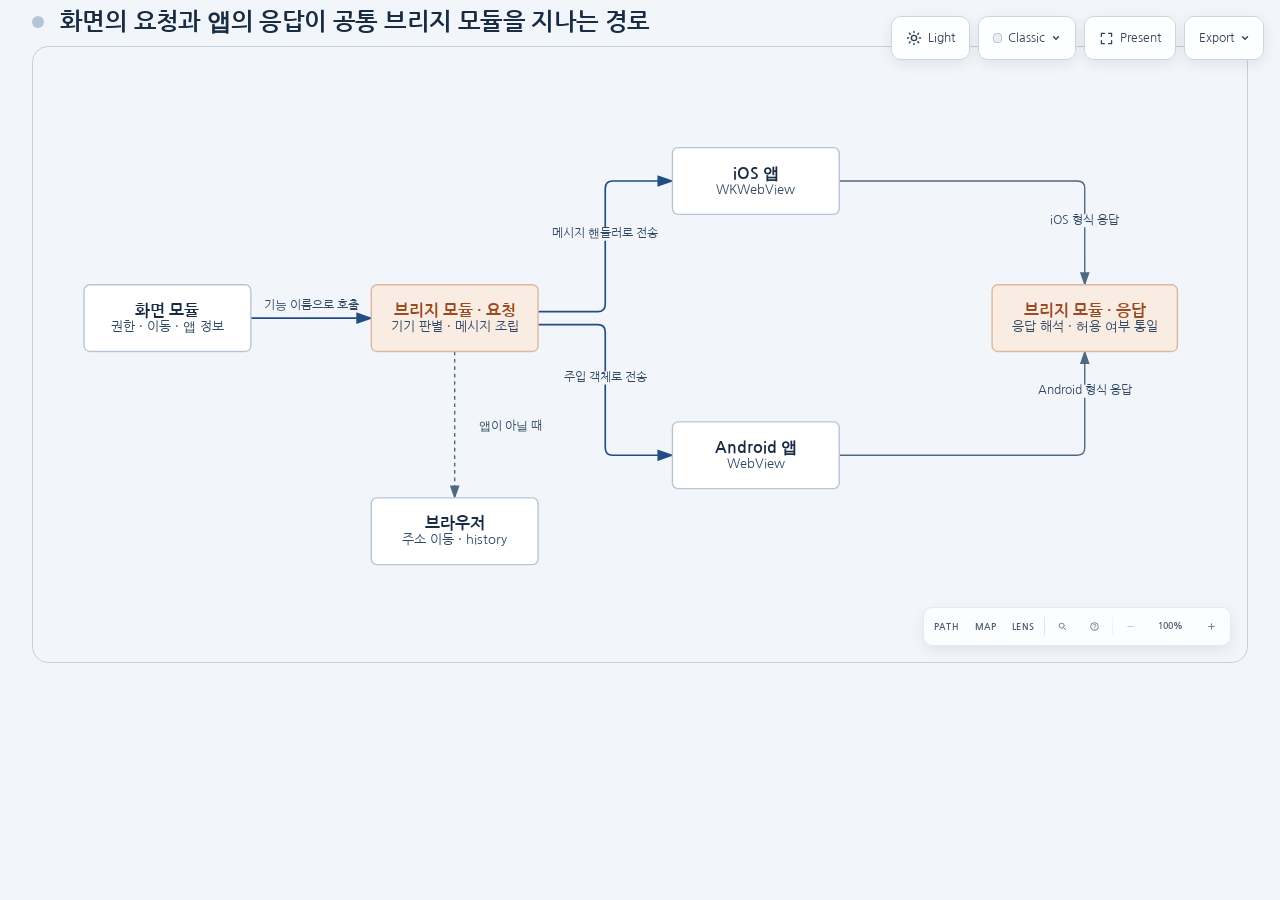
==== commit 5e52204c: "강조색을 녹색에서 적갈색으로 변경 Co-Authored-By: Claude Opus 5.5 <noreply@anthropic.com>" ====
--- a/diagrams/app-bridge.html
+++ b/diagrams/app-bridge.html
@@ -166,8 +166,8 @@
       unicode-range: U+0000-00FF, U+0131, U+0152-0153, U+02BB-02BC, U+02C6, U+02DA, U+02DC, U+0304, U+0308, U+0329, U+2000-206F, U+20AC, U+2122, U+2191, U+2193, U+2212, U+2215, U+FEFF, U+FFFD; }
   @font-face {font-family:'Portfolio Gothic';font-style:normal;font-weight:400;src:url([data-uri]) format('woff2');}
 @font-face {font-family:'Portfolio Gothic';font-style:normal;font-weight:700;src:url([data-uri]) format('woff2');}
-[data-theme="light"] {--bg:#f2f6fa;--panel:#f2f6fa;--grid:transparent;--panel-border:#c3d1dd;--text:#182c43;--text-muted:#304761;--text-dim:#516780;--mask:#f2f6fa;--arrow:#516780;--arrow-emphasis:#234c85;--paper-node:#fff;--paper-line:#b6c5d5;--paper-accent:#e5f4ef;--paper-accent-line:#9fcabe;--paper-accent-ink:#17695d;--frontend-fill:#fff;--frontend-stroke:#b6c5d5;--backend-fill:#fff;--backend-stroke:#b6c5d5;--database-fill:#fff;--database-stroke:#b6c5d5;--cloud-fill:#fff;--cloud-stroke:#b6c5d5;--security-fill:#fff;--security-stroke:#b6c5d5;--messagebus-fill:#fff;--messagebus-stroke:#b6c5d5;--external-fill:#fff;--external-stroke:#b6c5d5;}
-[data-theme="dark"] {--bg:#172536;--panel:#1d3044;--grid:transparent;--panel-border:#435a70;--text:#f3f8fc;--text-muted:#d0dce8;--text-dim:#abbed0;--mask:#1d3044;--arrow:#adc0d4;--arrow-emphasis:#afc9ed;--paper-node:#263c50;--paper-line:#7690a8;--paper-accent:#214941;--paper-accent-line:#88bcae;--paper-accent-ink:#b0e5d2;--frontend-fill:#263c50;--frontend-stroke:#7690a8;--backend-fill:#263c50;--backend-stroke:#7690a8;--database-fill:#263c50;--database-stroke:#7690a8;--cloud-fill:#263c50;--cloud-stroke:#7690a8;--security-fill:#263c50;--security-stroke:#7690a8;--messagebus-fill:#263c50;--messagebus-stroke:#7690a8;--external-fill:#263c50;--external-stroke:#7690a8;}
+[data-theme="light"] {--bg:#f2f6fa;--panel:#f2f6fa;--grid:transparent;--panel-border:#c3d1dd;--text:#182c43;--text-muted:#304761;--text-dim:#516780;--mask:#f2f6fa;--arrow:#516780;--arrow-emphasis:#234c85;--paper-node:#fff;--paper-line:#b6c5d5;--paper-accent:#f8ece3;--paper-accent-line:#ddb79e;--paper-accent-ink:#9a4b22;--frontend-fill:#fff;--frontend-stroke:#b6c5d5;--backend-fill:#fff;--backend-stroke:#b6c5d5;--database-fill:#fff;--database-stroke:#b6c5d5;--cloud-fill:#fff;--cloud-stroke:#b6c5d5;--security-fill:#fff;--security-stroke:#b6c5d5;--messagebus-fill:#fff;--messagebus-stroke:#b6c5d5;--external-fill:#fff;--external-stroke:#b6c5d5;}
+[data-theme="dark"] {--bg:#172536;--panel:#1d3044;--grid:transparent;--panel-border:#435a70;--text:#f3f8fc;--text-muted:#d0dce8;--text-dim:#abbed0;--mask:#1d3044;--arrow:#adc0d4;--arrow-emphasis:#afc9ed;--paper-node:#263c50;--paper-line:#7690a8;--paper-accent:#4a3123;--paper-accent-line:#c9977a;--paper-accent-ink:#f2c7aa;--frontend-fill:#263c50;--frontend-stroke:#7690a8;--backend-fill:#263c50;--backend-stroke:#7690a8;--database-fill:#263c50;--database-stroke:#7690a8;--cloud-fill:#263c50;--cloud-stroke:#7690a8;--security-fill:#263c50;--security-stroke:#7690a8;--messagebus-fill:#263c50;--messagebus-stroke:#7690a8;--external-fill:#263c50;--external-stroke:#7690a8;}
 
 body { font-family: 'Portfolio Gothic', sans-serif; }
 svg text { font-family:'Portfolio Gothic', sans-serif; }
@@ -4995,8 +4995,8 @@
       .source-evidence-beacon,
       svg [data-node-id], svg [data-edge-from], svg [data-detail], svg [data-detail-anchor], svg [data-legend-hit], svg { transition: none !important; }
     }
-  [data-theme="light"] {--bg:#f2f6fa;--panel:#f2f6fa;--grid:transparent;--panel-border:#c3d1dd;--text:#182c43;--text-muted:#304761;--text-dim:#516780;--mask:#f2f6fa;--arrow:#516780;--arrow-emphasis:#234c85;--paper-node:#fff;--paper-line:#b6c5d5;--paper-accent:#e5f4ef;--paper-accent-line:#9fcabe;--paper-accent-ink:#17695d;--frontend-fill:#fff;--frontend-stroke:#b6c5d5;--backend-fill:#fff;--backend-stroke:#b6c5d5;--database-fill:#fff;--database-stroke:#b6c5d5;--cloud-fill:#fff;--cloud-stroke:#b6c5d5;--security-fill:#fff;--security-stroke:#b6c5d5;--messagebus-fill:#fff;--messagebus-stroke:#b6c5d5;--external-fill:#fff;--external-stroke:#b6c5d5;}
-[data-theme="dark"] {--bg:#172536;--panel:#1d3044;--grid:transparent;--panel-border:#435a70;--text:#f3f8fc;--text-muted:#d0dce8;--text-dim:#abbed0;--mask:#1d3044;--arrow:#adc0d4;--arrow-emphasis:#afc9ed;--paper-node:#263c50;--paper-line:#7690a8;--paper-accent:#214941;--paper-accent-line:#88bcae;--paper-accent-ink:#b0e5d2;--frontend-fill:#263c50;--frontend-stroke:#7690a8;--backend-fill:#263c50;--backend-stroke:#7690a8;--database-fill:#263c50;--database-stroke:#7690a8;--cloud-fill:#263c50;--cloud-stroke:#7690a8;--security-fill:#263c50;--security-stroke:#7690a8;--messagebus-fill:#263c50;--messagebus-stroke:#7690a8;--external-fill:#263c50;--external-stroke:#7690a8;}
+  [data-theme="light"] {--bg:#f2f6fa;--panel:#f2f6fa;--grid:transparent;--panel-border:#c3d1dd;--text:#182c43;--text-muted:#304761;--text-dim:#516780;--mask:#f2f6fa;--arrow:#516780;--arrow-emphasis:#234c85;--paper-node:#fff;--paper-line:#b6c5d5;--paper-accent:#f8ece3;--paper-accent-line:#ddb79e;--paper-accent-ink:#9a4b22;--frontend-fill:#fff;--frontend-stroke:#b6c5d5;--backend-fill:#fff;--backend-stroke:#b6c5d5;--database-fill:#fff;--database-stroke:#b6c5d5;--cloud-fill:#fff;--cloud-stroke:#b6c5d5;--security-fill:#fff;--security-stroke:#b6c5d5;--messagebus-fill:#fff;--messagebus-stroke:#b6c5d5;--external-fill:#fff;--external-stroke:#b6c5d5;}
+[data-theme="dark"] {--bg:#172536;--panel:#1d3044;--grid:transparent;--panel-border:#435a70;--text:#f3f8fc;--text-muted:#d0dce8;--text-dim:#abbed0;--mask:#1d3044;--arrow:#adc0d4;--arrow-emphasis:#afc9ed;--paper-node:#263c50;--paper-line:#7690a8;--paper-accent:#4a3123;--paper-accent-line:#c9977a;--paper-accent-ink:#f2c7aa;--frontend-fill:#263c50;--frontend-stroke:#7690a8;--backend-fill:#263c50;--backend-stroke:#7690a8;--database-fill:#263c50;--database-stroke:#7690a8;--cloud-fill:#263c50;--cloud-stroke:#7690a8;--security-fill:#263c50;--security-stroke:#7690a8;--messagebus-fill:#263c50;--messagebus-stroke:#7690a8;--external-fill:#263c50;--external-stroke:#7690a8;}
 
 body { font-family: 'Portfolio Gothic', sans-serif; }
 svg text { font-family:'Portfolio Gothic', sans-serif; }
